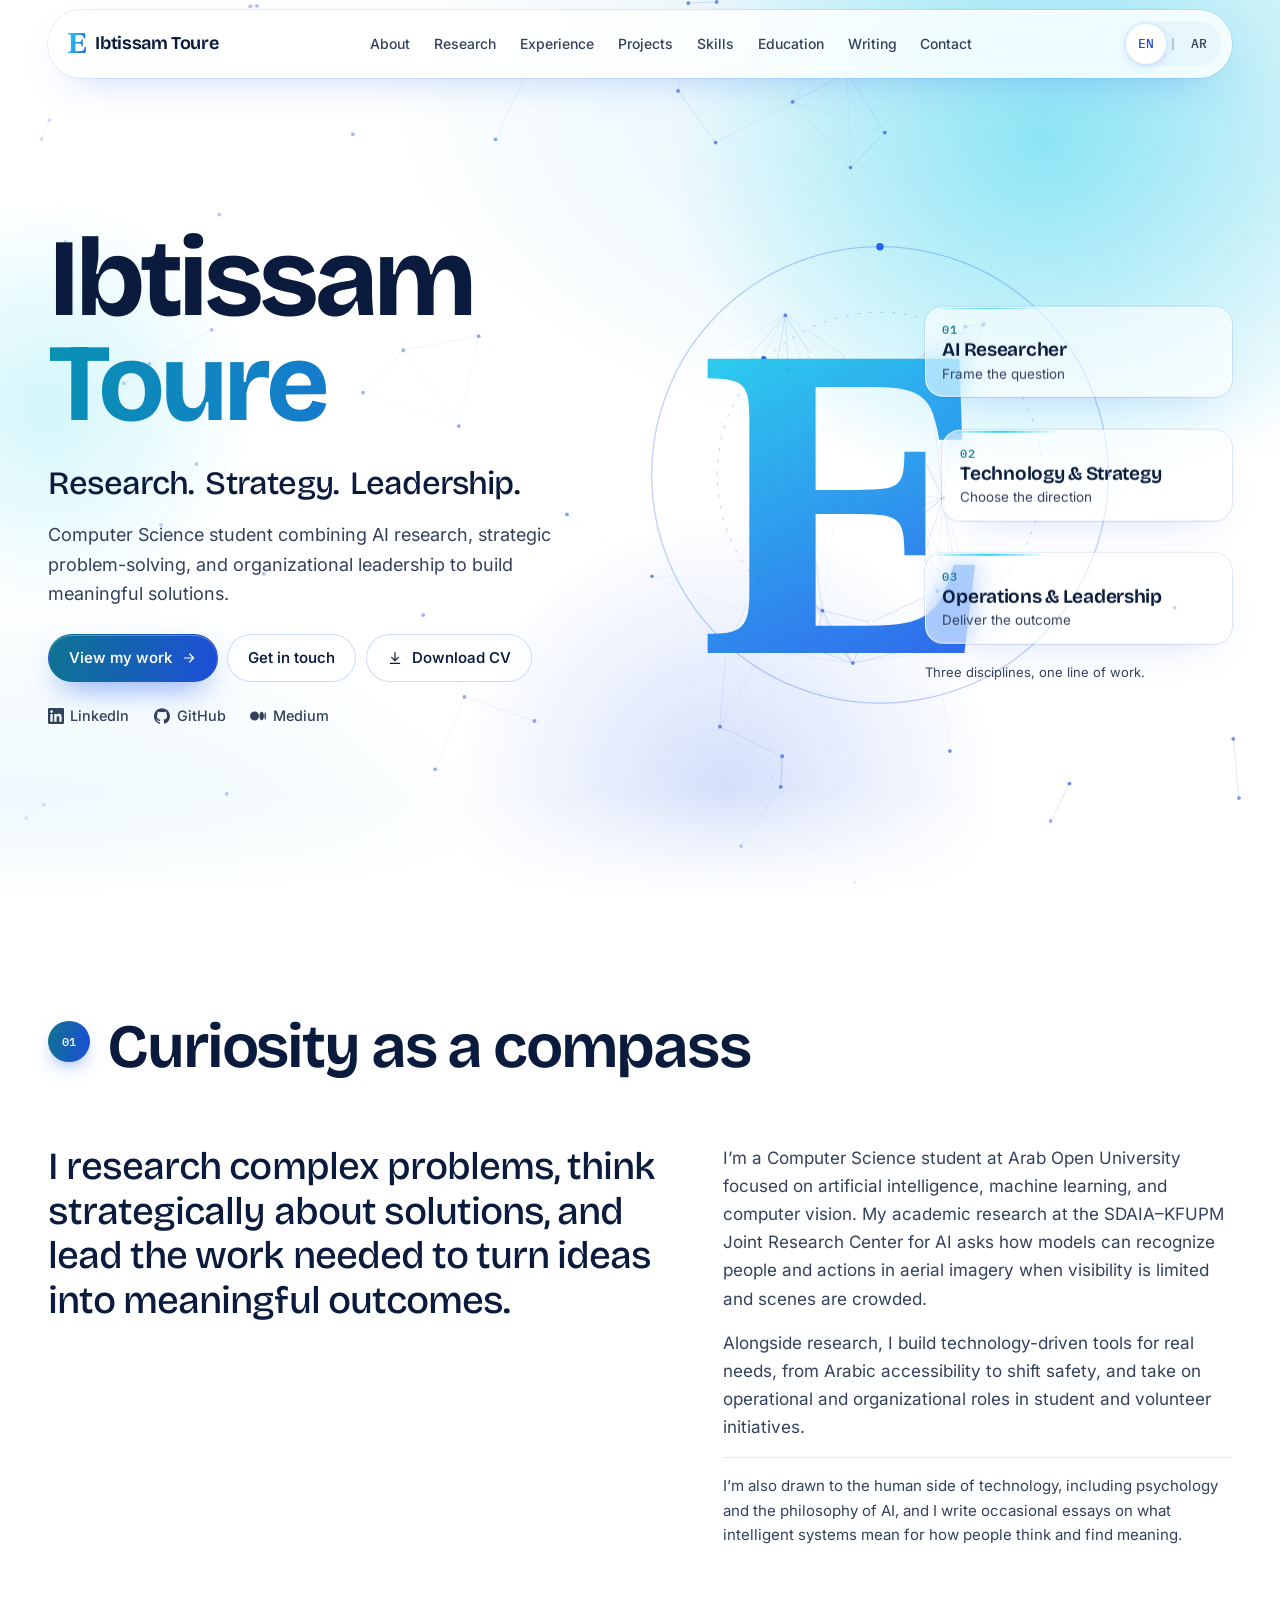
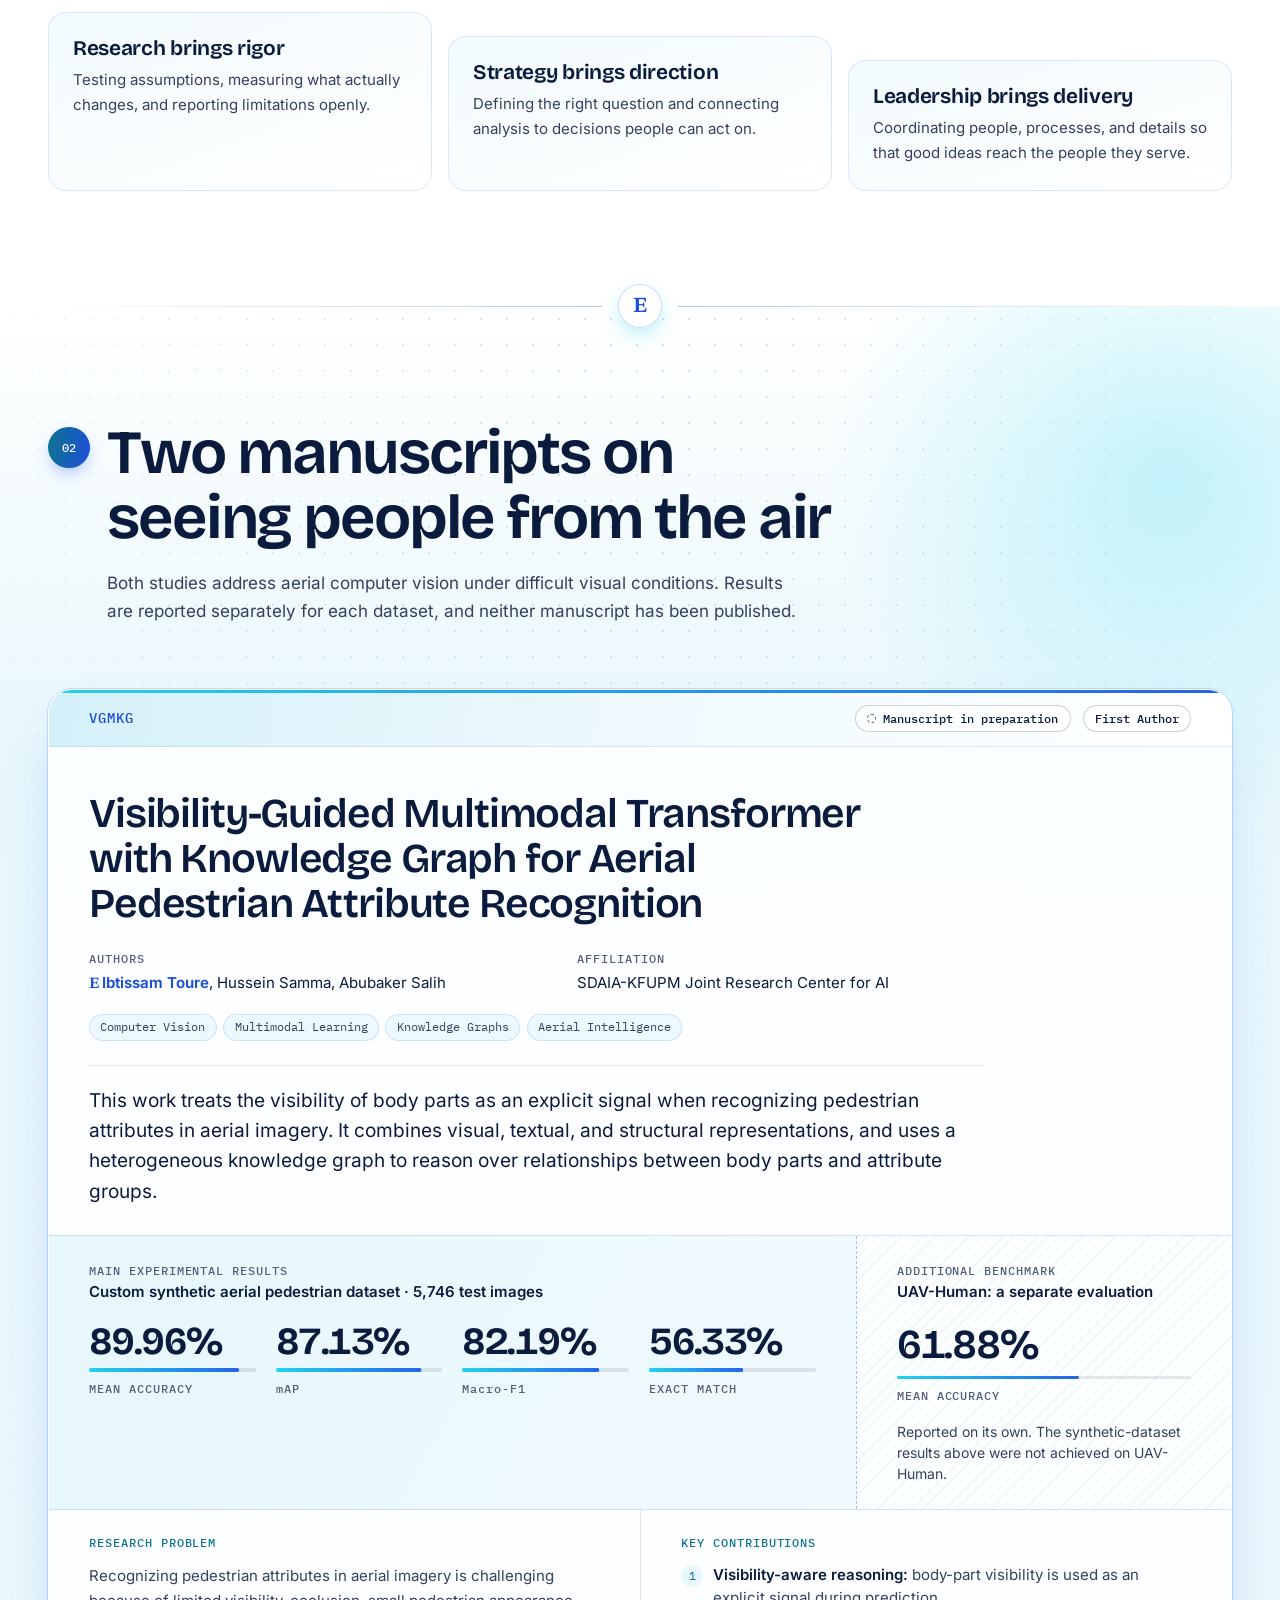
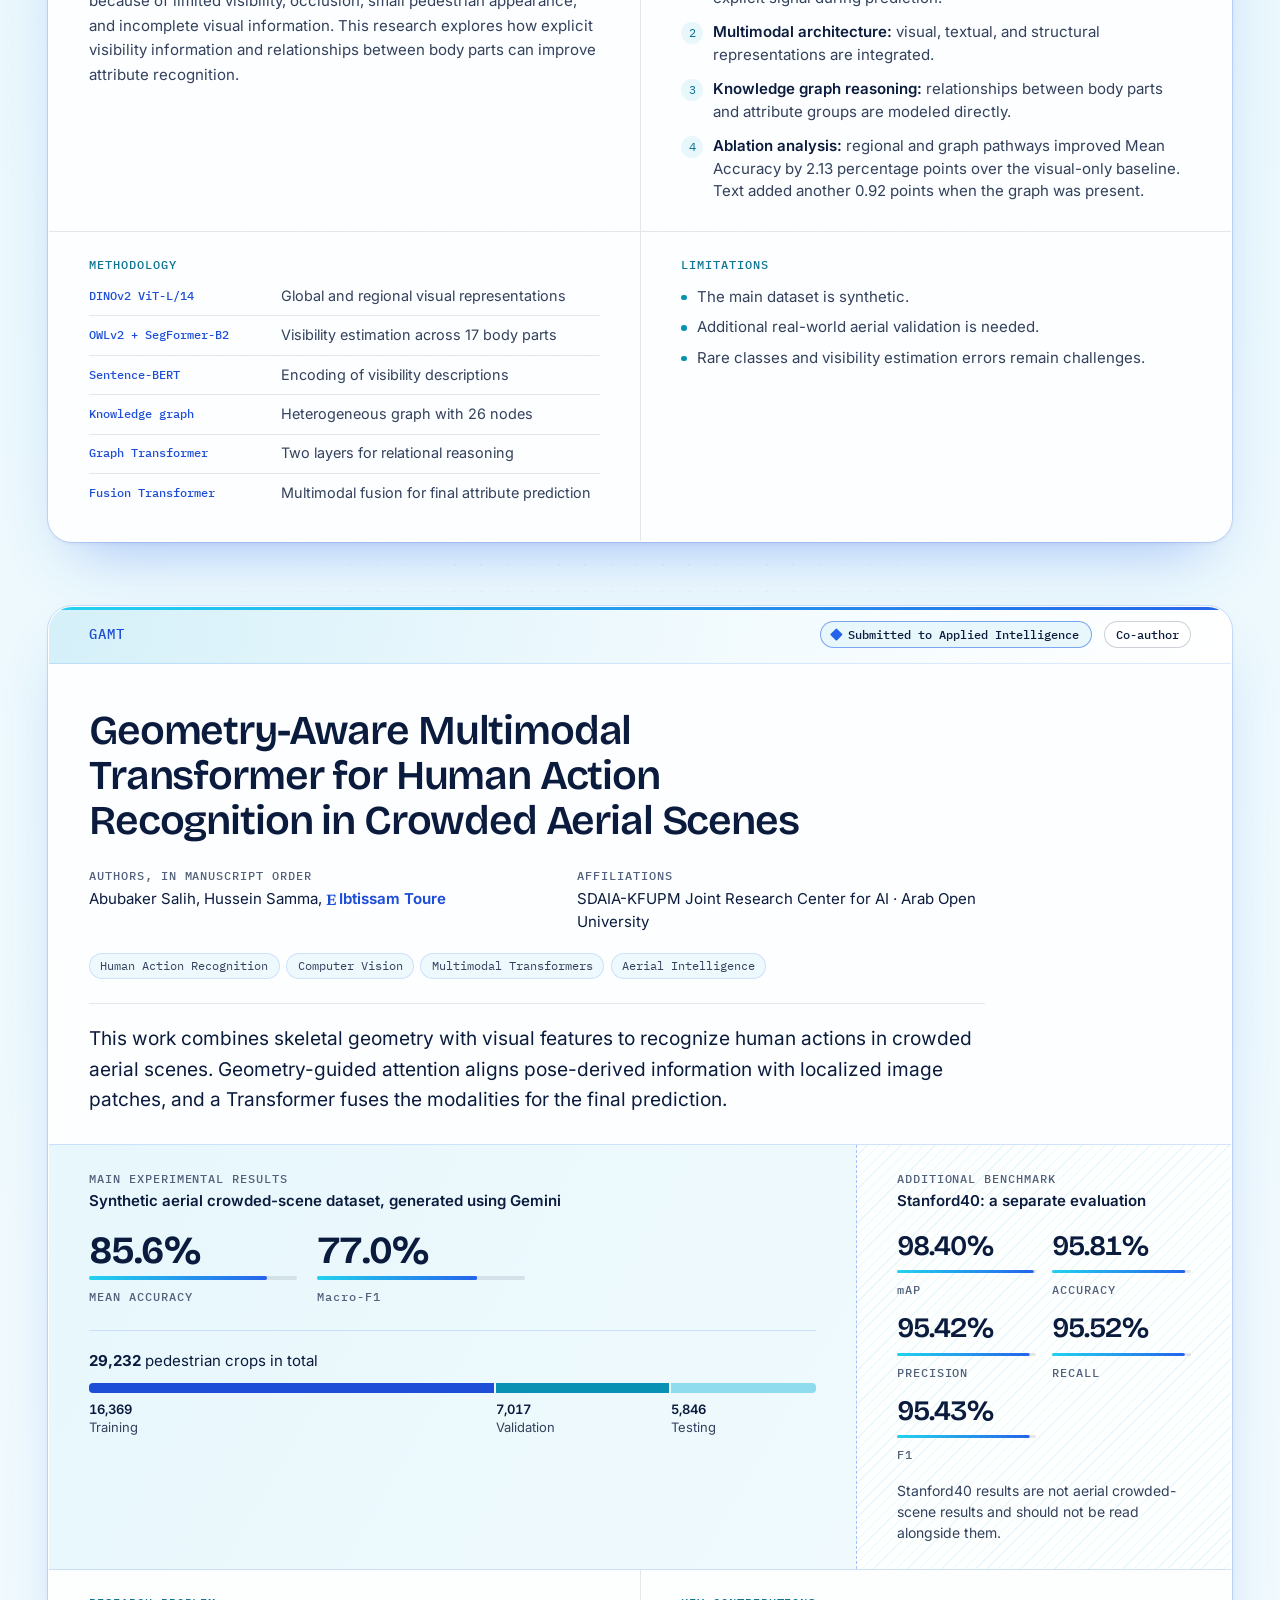
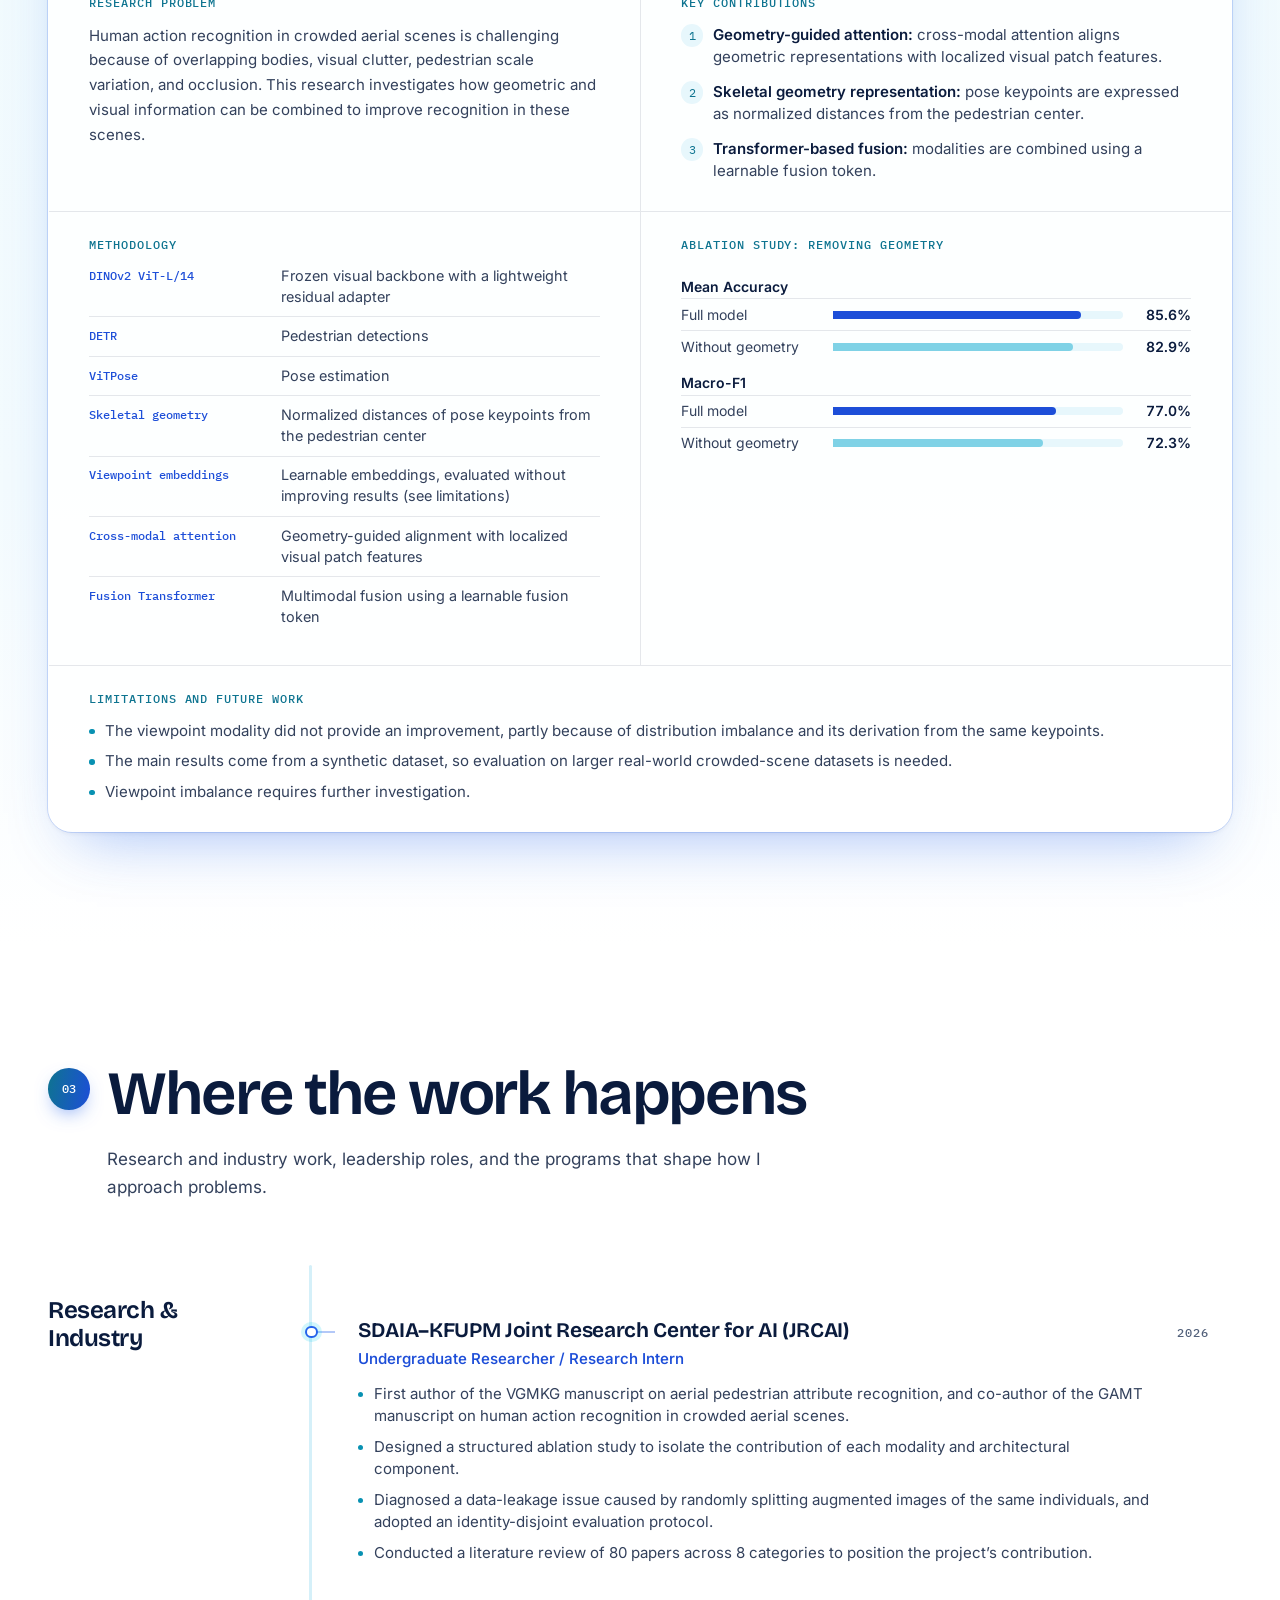
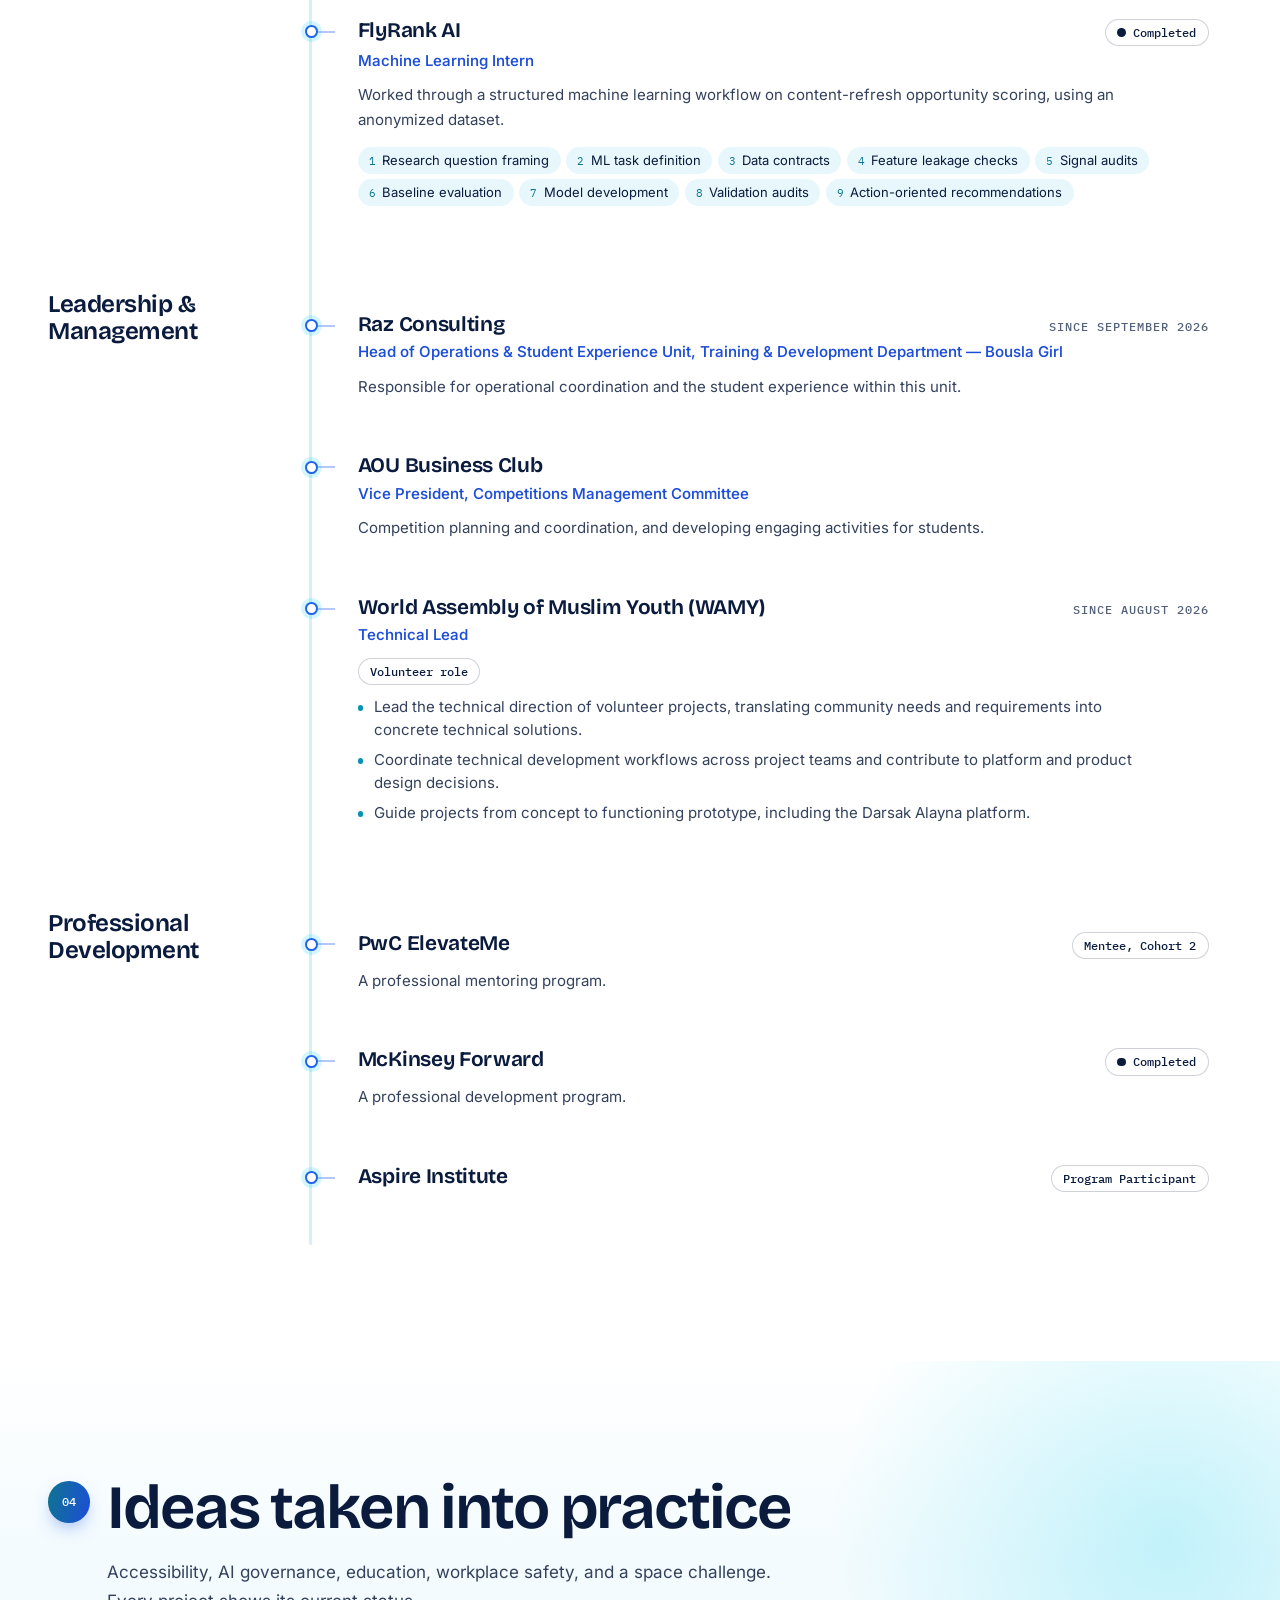
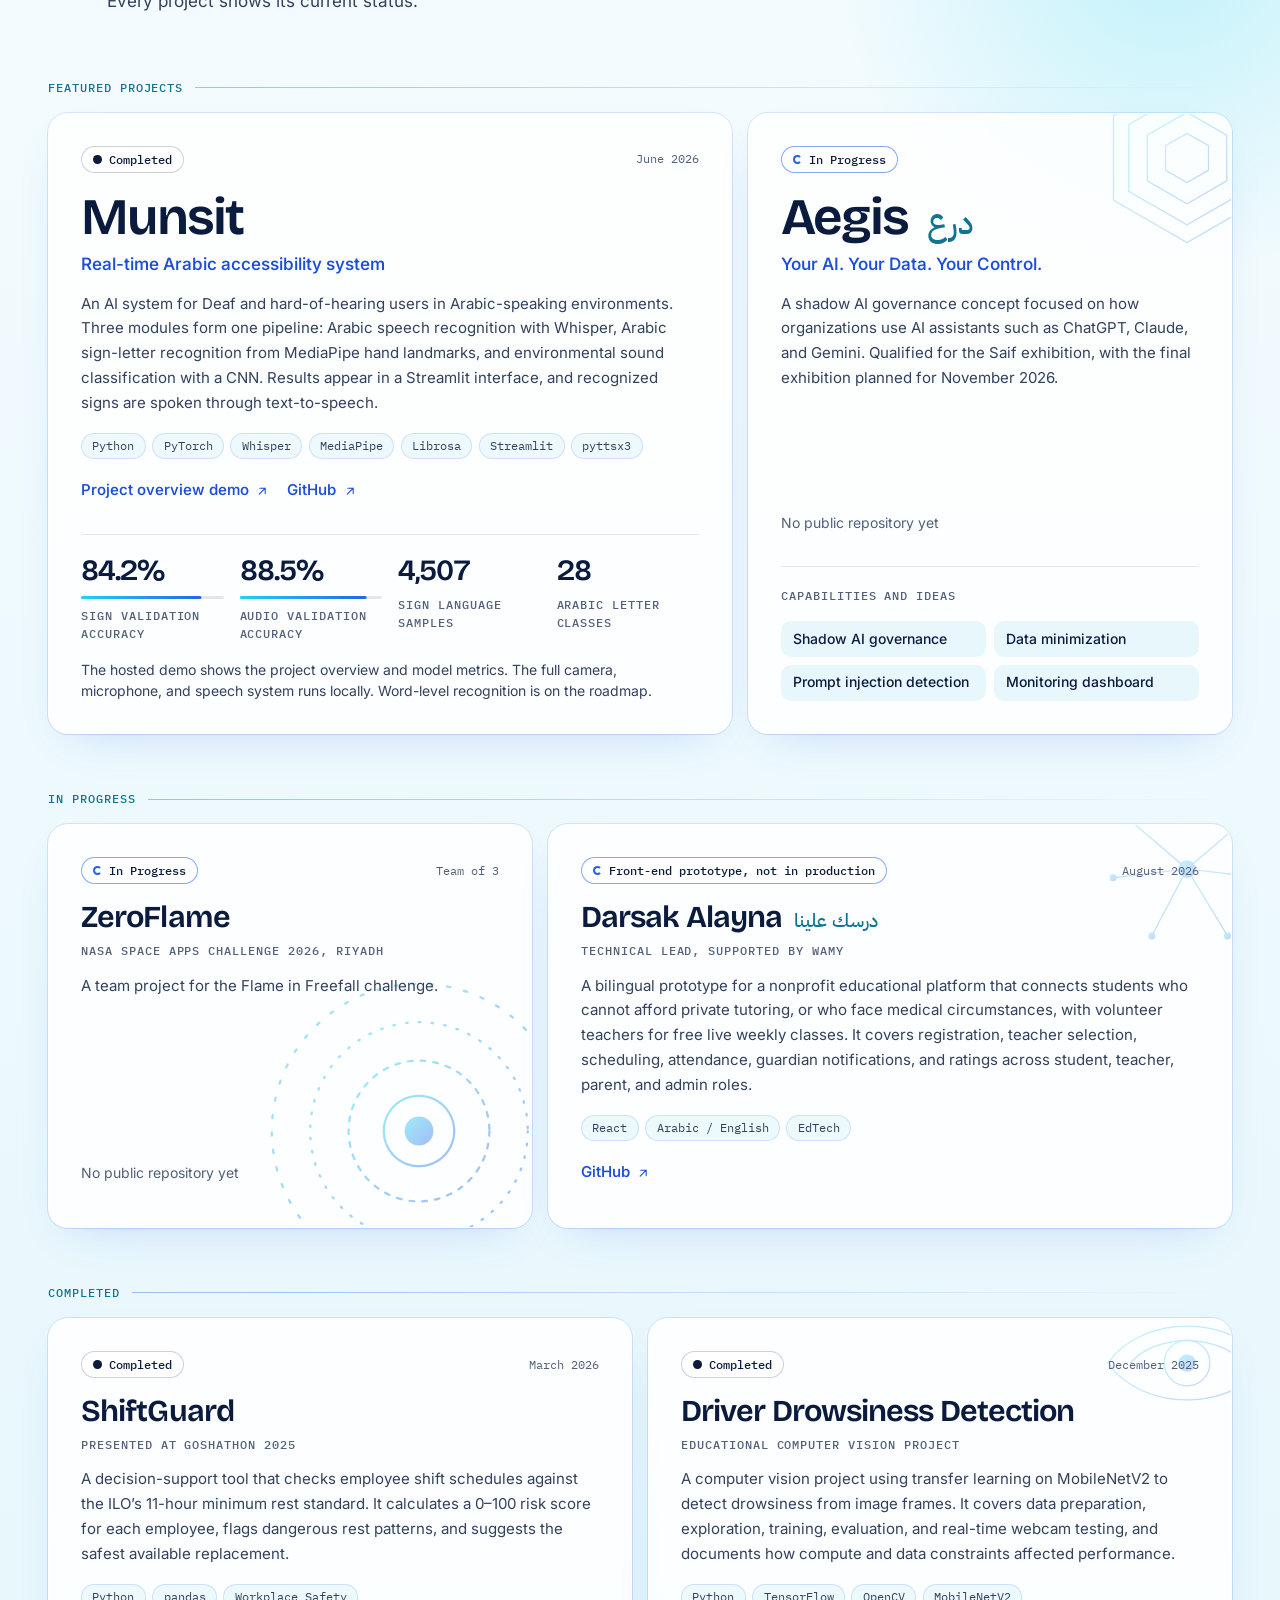
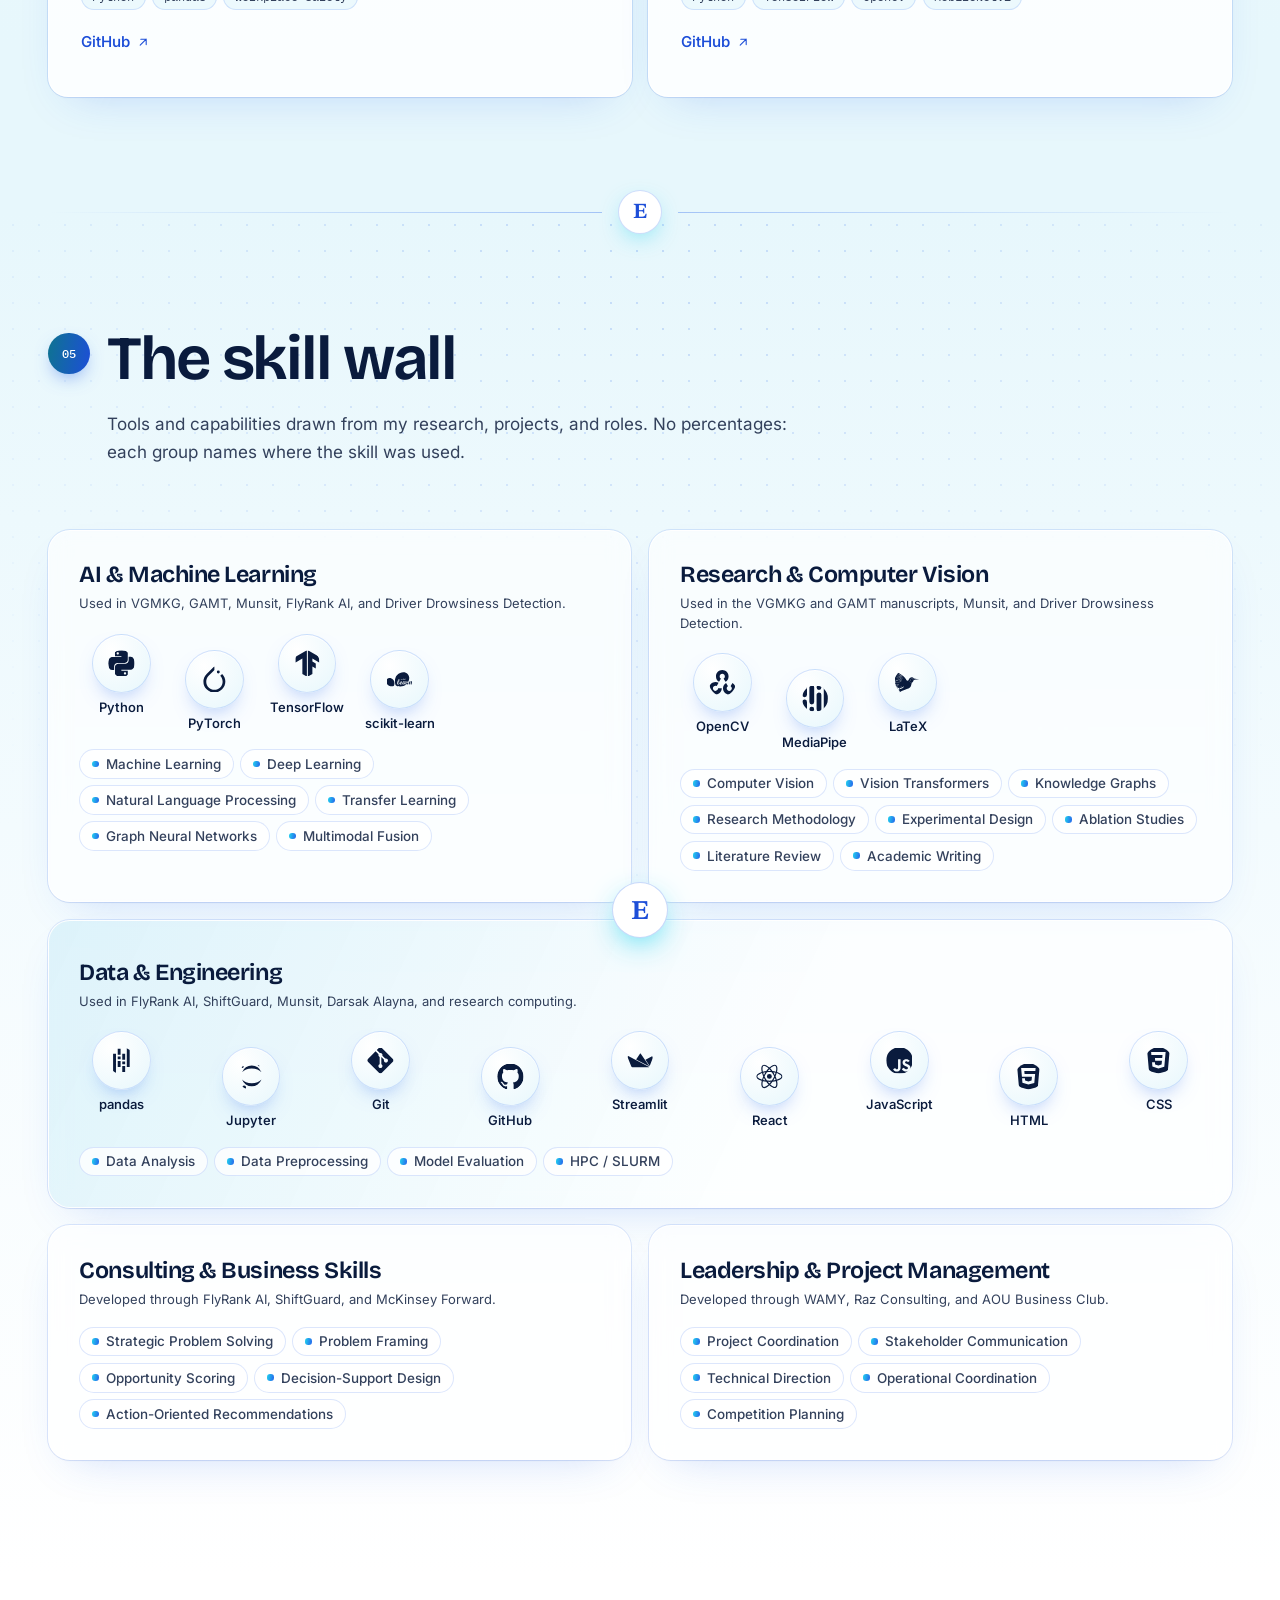
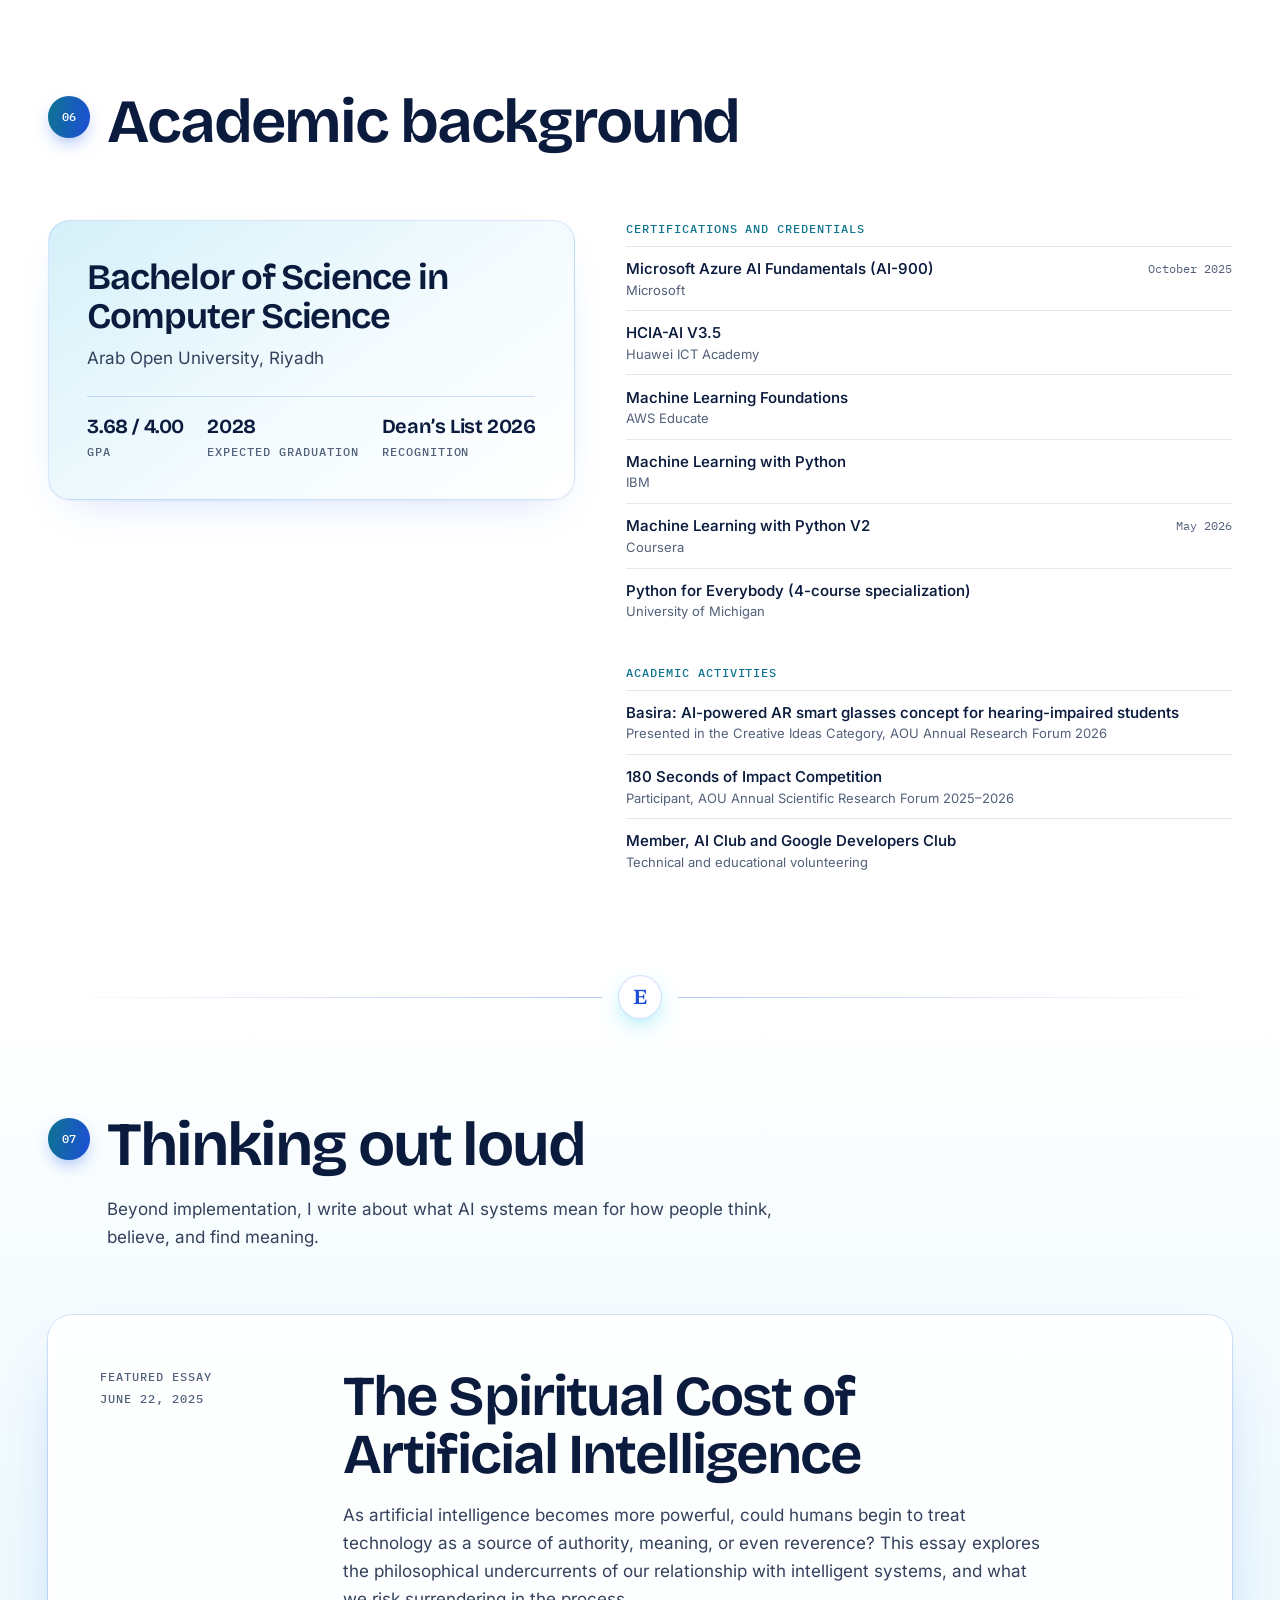
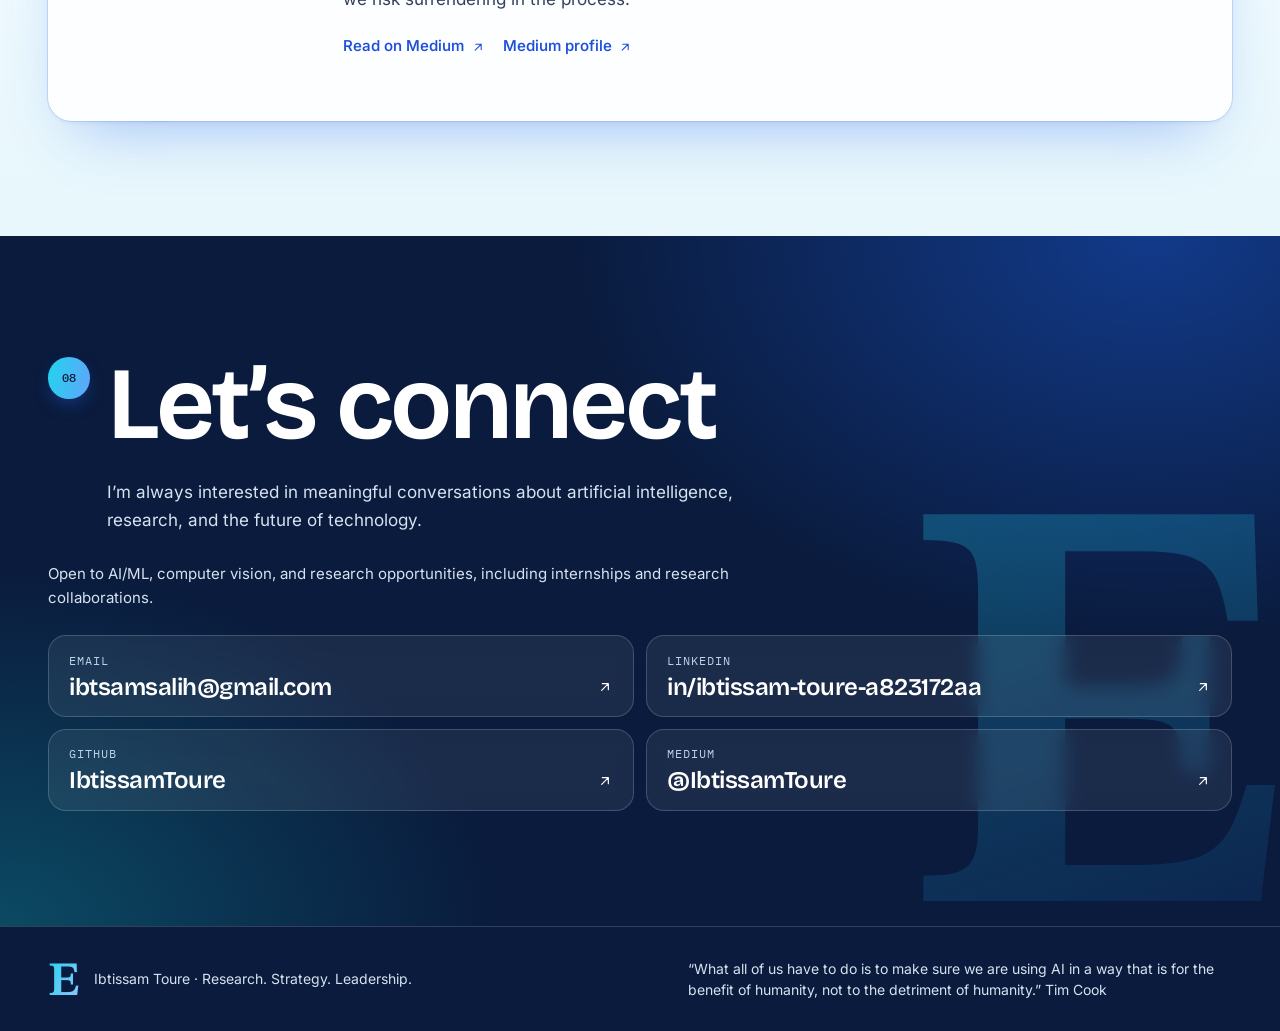
==== index.html @ a898f083 "Redesign portfolio as bilingual Modern Digital Lab site Replace the dark single-file page with a sta" ====
<!DOCTYPE html>
<html lang="en" dir="ltr">
<head>
  <meta charset="UTF-8">
  <meta name="viewport" content="width=device-width, initial-scale=1">
  <title>Ibtissam Toure | Research. Strategy. Leadership.</title>
  <meta name="description" content="Computer Science student combining AI research, strategic problem-solving, and organizational leadership to build meaningful solutions.">
  <meta name="author" content="Ibtissam Toure">
  <meta name="theme-color" content="#ffffff">
  <link rel="canonical" href="https://ibtissamtoure.github.io/portfolio/">
  <link rel="icon" href="assets/images/favicon.png" type="image/png">

  <meta property="og:type" content="profile">
  <meta property="og:title" content="Ibtissam Toure | Research. Strategy. Leadership.">
  <meta property="og:description" content="Computer Science student combining AI research, strategic problem-solving, and organizational leadership to build meaningful solutions.">
  <meta property="og:url" content="https://ibtissamtoure.github.io/portfolio/">
  <meta property="og:image" content="https://ibtissamtoure.github.io/portfolio/assets/images/og-image.png">
  <meta property="og:image:width" content="1200">
  <meta property="og:image:height" content="630">
  <meta property="og:image:alt" content="Ibtissam Toure: Research. Strategy. Leadership.">
  <meta property="og:locale" content="en_US">
  <meta property="og:locale:alternate" content="ar_SA">
  <meta name="twitter:card" content="summary_large_image">

  <script type="application/ld+json">
  {
    "@context": "https://schema.org",
    "@type": "Person",
    "name": "Ibtissam Toure",
    "url": "https://ibtissamtoure.github.io/portfolio/",
    "description": "Computer Science student combining AI research, strategic problem-solving, and organizational leadership.",
    "affiliation": { "@type": "CollegeOrUniversity", "name": "Arab Open University" },
    "sameAs": [
      "https://www.linkedin.com/in/ibtissam-toure-a823172aa/",
      "https://github.com/IbtissamToure",
      "https://medium.com/@IbtissamToure"
    ]
  }
  </script>

  <!-- Set language and direction before first paint to avoid a visible flip. -->
  <script>
    (function () {
      var r = document.documentElement;
      r.classList.add('js');
      try {
        if (localStorage.getItem('portfolio-lang') === 'ar') { r.lang = 'ar'; r.dir = 'rtl'; }
      } catch (e) {}
    })();
  </script>

  <link rel="preload" href="assets/fonts/inter-latin-var.woff2" as="font" type="font/woff2" crossorigin>
  <link rel="preload" href="assets/fonts/bricolage-latin-var.woff2" as="font" type="font/woff2" crossorigin>
  <link rel="preload" href="assets/fonts/e-mark.woff2" as="font" type="font/woff2" crossorigin>
  <link rel="stylesheet" href="assets/css/styles.css">
</head>
<body>
  <svg xmlns="http://www.w3.org/2000/svg" width="0" height="0" style="position:absolute" aria-hidden="true" focusable="false">
  <linearGradient id="g-lab" x1="0" y1="0" x2="1" y2="1"><stop offset="0" stop-color="#22d3ee"/><stop offset="1" stop-color="#2563eb"/></linearGradient>
  <symbol id="i-css3" viewBox="0 0 24 24"><path d="M1.5 0h21l-1.91 21.563L11.977 24l-8.565-2.438L1.5 0zm17.09 4.413L5.41 4.41l.213 2.622 10.125.002-.255 2.716h-6.64l.24 2.573h6.182l-.366 3.523-2.91.804-2.956-.81-.188-2.11h-2.61l.29 3.855L12 19.288l5.373-1.53L18.59 4.414z"/></symbol>
  <symbol id="i-git" viewBox="0 0 24 24"><path d="M23.546 10.93L13.067.452c-.604-.603-1.582-.603-2.188 0L8.708 2.627l2.76 2.76c.645-.215 1.379-.07 1.889.441.516.515.658 1.258.438 1.9l2.658 2.66c.645-.223 1.387-.078 1.9.435.721.72.721 1.884 0 2.604-.719.719-1.881.719-2.6 0-.539-.541-.674-1.337-.404-1.996L12.86 8.955v6.525c.176.086.342.203.488.348.713.721.713 1.883 0 2.6-.719.721-1.889.721-2.609 0-.719-.719-.719-1.879 0-2.598.182-.18.387-.316.605-.406V8.835c-.217-.091-.424-.222-.6-.401-.545-.545-.676-1.342-.396-2.009L7.636 3.7.45 10.881c-.6.605-.6 1.584 0 2.189l10.48 10.477c.604.604 1.582.604 2.186 0l10.43-10.43c.605-.603.605-1.582 0-2.187"/></symbol>
  <symbol id="i-github" viewBox="0 0 24 24"><path d="M12 .297c-6.63 0-12 5.373-12 12 0 5.303 3.438 9.8 8.205 11.385.6.113.82-.258.82-.577 0-.285-.01-1.04-.015-2.04-3.338.724-4.042-1.61-4.042-1.61C4.422 18.07 3.633 17.7 3.633 17.7c-1.087-.744.084-.729.084-.729 1.205.084 1.838 1.236 1.838 1.236 1.07 1.835 2.809 1.305 3.495.998.108-.776.417-1.305.76-1.605-2.665-.3-5.466-1.332-5.466-5.93 0-1.31.465-2.38 1.235-3.22-.135-.303-.54-1.523.105-3.176 0 0 1.005-.322 3.3 1.23.96-.267 1.98-.399 3-.405 1.02.006 2.04.138 3 .405 2.28-1.552 3.285-1.23 3.285-1.23.645 1.653.24 2.873.12 3.176.765.84 1.23 1.91 1.23 3.22 0 4.61-2.805 5.625-5.475 5.92.42.36.81 1.096.81 2.22 0 1.606-.015 2.896-.015 3.286 0 .315.21.69.825.57C20.565 22.092 24 17.592 24 12.297c0-6.627-5.373-12-12-12"/></symbol>
  <symbol id="i-html5" viewBox="0 0 24 24"><path d="M1.5 0h21l-1.91 21.563L11.977 24l-8.564-2.438L1.5 0zm7.031 9.75l-.232-2.718 10.059.003.23-2.622L5.412 4.41l.698 8.01h9.126l-.326 3.426-2.91.804-2.955-.81-.188-2.11H6.248l.33 4.171L12 19.351l5.379-1.443.744-8.157H8.531z"/></symbol>
  <symbol id="i-javascript" viewBox="0 0 24 24"><path d="M0 0h24v24H0V0zm22.034 18.276c-.175-1.095-.888-2.015-3.003-2.873-.736-.345-1.554-.585-1.797-1.14-.091-.33-.105-.51-.046-.705.15-.646.915-.84 1.515-.66.39.12.75.42.976.9 1.034-.676 1.034-.676 1.755-1.125-.27-.42-.404-.601-.586-.78-.63-.705-1.469-1.065-2.834-1.034l-.705.089c-.676.165-1.32.525-1.71 1.005-1.14 1.291-.811 3.541.569 4.471 1.365 1.02 3.361 1.244 3.616 2.205.24 1.17-.87 1.545-1.966 1.41-.811-.18-1.26-.586-1.755-1.336l-1.83 1.051c.21.48.45.689.81 1.109 1.74 1.756 6.09 1.666 6.871-1.004.029-.09.24-.705.074-1.65l.046.067zm-8.983-7.245h-2.248c0 1.938-.009 3.864-.009 5.805 0 1.232.063 2.363-.138 2.711-.33.689-1.18.601-1.566.48-.396-.196-.597-.466-.83-.855-.063-.105-.11-.196-.127-.196l-1.825 1.125c.305.63.75 1.172 1.324 1.517.855.51 2.004.675 3.207.405.783-.226 1.458-.691 1.811-1.411.51-.93.402-2.07.397-3.346.012-2.054 0-4.109 0-6.179l.004-.056z"/></symbol>
  <symbol id="i-jupyter" viewBox="0 0 24 24"><path d="M7.157 22.201A1.784 1.799 0 0 1 5.374 24a1.784 1.799 0 0 1-1.784-1.799 1.784 1.799 0 0 1 1.784-1.799 1.784 1.799 0 0 1 1.783 1.799zM20.582 1.427a1.415 1.427 0 0 1-1.415 1.428 1.415 1.427 0 0 1-1.416-1.428A1.415 1.427 0 0 1 19.167 0a1.415 1.427 0 0 1 1.415 1.427zM4.992 3.336A1.047 1.056 0 0 1 3.946 4.39a1.047 1.056 0 0 1-1.047-1.055A1.047 1.056 0 0 1 3.946 2.28a1.047 1.056 0 0 1 1.046 1.056zm7.336 1.517c3.769 0 7.06 1.38 8.768 3.424a9.363 9.363 0 0 0-3.393-4.547 9.238 9.238 0 0 0-5.377-1.728A9.238 9.238 0 0 0 6.95 3.73a9.363 9.363 0 0 0-3.394 4.547c1.713-2.04 5.004-3.424 8.772-3.424zm.001 13.295c-3.768 0-7.06-1.381-8.768-3.425a9.363 9.363 0 0 0 3.394 4.547A9.238 9.238 0 0 0 12.33 21a9.238 9.238 0 0 0 5.377-1.729 9.363 9.363 0 0 0 3.393-4.547c-1.712 2.044-5.003 3.425-8.772 3.425Z"/></symbol>
  <symbol id="i-latex" viewBox="0 0 24 24"><path d="M2.176 2.814c.233.42.476.78.73 1.09.247-.013 1.132.456 1.312.523.508.282 1.063.63 1.567.966.505.337.96.662 1.272.9.156.12.278.218.352.286a.483.483 0 01.078.082.08.08 0 01.01.021.06.06 0 01-.004.047.057.057 0 01-.04.03.077.077 0 01-.028 0c-.057 0-.203-.163-.497-.415a23.474 23.474 0 00-2.759-1.827c-.504-.28-.956-.542-1.264-.613a2.322 2.322 0 00-.36-.025 2.706 2.706 0 00-.788.133c.494.414.91.716 1.28.949-.57-.182-1.182-.21-1.902.133.526.329.967.567 1.354.745 1.103.156 2.258.696 3.224 1.309.483.307.904.615 1.219.867.157.125.29.237.39.328.098.091.174.154.197.21.03.073-.019.104-.084.058-.032-.022-.088-.102-.184-.191a7.35 7.35 0 00-.384-.327c-.312-.25-.729-.552-1.209-.857-.893-.562-2.232-1.013-3.173-1.397-.602-.11-1.225-.06-1.906.39.449.2.837.349 1.182.463.812 0 1.892.365 2.935.922 1.042.556 2.04 1.214 2.523 1.774.066.077-.016.126-.074.07-.52-.495-1.463-1.204-2.498-1.756-.639-.337-2.153-1.01-2.886-1.01l.004.002c-.567.02-1.13.195-1.679.716.477.118.885.196 1.244.249-.44.088-.87.3-1.289.722.324.07.616.122.882.162-.328.159-.639.404-.923.78.373.03.703.042 1 .044-.36.166-.696.43-.996.85.533.027.98.025 1.364.003-.422.172-.812.464-1.145.968.662.01 1.188-.022 1.628-.076l-.006.002c.99-.073 2.297.127 2.962.847.052.057-.024.118-.072.074-.648-.58-1.493-.827-2.89-.921h-.002c-.543.149-1.046.446-1.46 1.074.536.008.982-.013 1.366-.05-.469.257-.873.644-1.139 1.306.483-.092.888-.19 1.237-.292-.363.265-.668.636-.873 1.194.324-.072.612-.146.871-.221a2.519 2.519 0 00-.513 1.095c.352-.13.655-.254.926-.377-.257.3-.453.681-.55 1.19.495-.199.899-.388 1.238-.568-.31.333-.543.76-.635 1.356a11.816 11.816 0 001.442-.744c-.433.362-.764.843-.879 1.587.788-.348 1.339-.663 1.767-.955-.184.372-.282.806-.235 1.348.762-.584 1.243-1.056 1.602-1.473-.024.269-.003.56.077.884.546-.939 1.089-1.212 1.65-1.526-.895.451-.762.79-.762 1.184.683-.72 1.635-1.482 1.927-1.96-.39.585-.547 1.14-.65 1.63-1.993 1.054-3.207 1.329-4.568 1.75.528.194 1.093.383.859.652l-.624.622c.399-.124.805-.3 1.158-.059-.035.327-.447.492-.8.683.621-.224.756-.172.92-.12.081.393-.203.603-.388.862 1.565-1.19 3.606-2.13 5.044-2.522 2.022-.681 4.63-1.389 5.339-3.115l.712-2.847-.004.004c-.111-.034-.246-.063-.35-.133a.651.651 0 01-.235-.297c-.252.065-.44.03-.56-.088-.117-.117-.167-.296-.203-.491-.203.041-.362.016-.467-.077-.116-.101-.17-.26-.198-.444l-.008-.039.037-.015a.842.842 0 00.302-.194.257.257 0 00.07-.225l-.006-.037.03-.016c.163-.093.345-.169.428-.28a.274.274 0 00.053-.21.88.88 0 00-.155-.357l-.027-.04.04-.027c.118-.09.244-.179.308-.26.032-.04.048-.076.047-.11 0-.033-.015-.07-.064-.117l-.098-.094.135.006c.213.01.395-.007.538-.053a.504.504 0 00.274-.197c-.007-.033-.02-.063-.02-.098a.484.484 0 01.967 0c0 .044-.015.084-.026.125.177.014.347.01.507-.06l.002.001.035-.013c.236-.085.334.045.72-.456-1.69-2.19-4.157-.635-4.977 1.622-.21.576-1.405.578-1.751 0-1.37-2.95-5.53-6.068-9.07-7.218zm.86 2.145c.906.293 1.913.782 2.77 1.328.43.273.813.543 1.114.779.301.236.566.473.62.575.054.102 0 .14-.082.06-.081-.078-.303-.32-.6-.553-.298-.234-.68-.505-1.106-.777-.775-.49-1.982-.958-2.716-1.412zm-1.7 2.7c1.116.014 2.35.447 3.434.997.541.275 1.023.567 1.395.83.372.263.672.524.734.657.061.134-.02.13-.087.055a4.401 4.401 0 00-.704-.626 11.47 11.47 0 00-1.385-.826C3.76 8.264 2.439 7.82 1.336 7.66zm14.916.772a.381.381 0 100 .762.381.381 0 000-.762zM1.7 8.478c.822.072 1.72.368 2.534.75 1.086.509 2.035 1.158 2.434 1.667.035.045-.014.131-.08.062-.428-.44-1.322-1.131-2.397-1.635-.913-.421-2.282-.87-3.262-.78.251-.03.497-.088.771-.064zm16.339.01c-.366.475-.53.423-.703.464.094.43.35.586.585.77l-.06.012c2.315-.447 4.186-.286 6.139-.236l-5.961-1.01zm-.178 1.246h-.002l-.004.016.006-.016zm-.625-.757c-.183.074-.373.076-.563.059a.477.477 0 01-.42.26.483.483 0 01-.435-.278.609.609 0 01-.274.188c-.139.045-.308.057-.493.055.02.035.054.068.055.104a.273.273 0 01-.069.174c-.073.092-.189.17-.295.248.087.141.137.26.149.362a.39.39 0 01-.07.284c-.106.14-.288.21-.439.293a.374.374 0 01-.09.268.89.89 0 01-.297.198c.027.156.074.283.154.354.086.076.211.103.425.047l.055-.014.01.055c.033.207.088.385.187.483.1.099.244.135.503.055l.049-.015.016.048c.05.142.12.223.209.282.087.06.247.112.358.147.798-.869 1.525-1.772 1.884-2.86-.225-.177-.506-.338-.609-.797zm-16.23.386c1.165-.08 2.283.196 3.202.626.92.43 1.658.939 1.974 1.307.075.087-.019.12-.072.072a8.187 8.187 0 00-1.947-1.29c-.904-.414-2.193-.644-3.157-.715zm.864.802c.61.02 1.24.155 1.806.352.756.262 1.421.614 1.747.98.045.05-.007.127-.074.069-.349-.304-.961-.693-1.706-.951-.574-.195-1.613-.369-2.268-.397.197-.022.292-.06.495-.053zm1.05 1.788c.423.034.886.133 1.341.407.043.026.049.136-.049.09-.856-.402-1.326-.49-2.457-.31.386-.128.74-.221 1.164-.187zm-.04.788c.4-.035.784-.002 1.297.204.044.018.08.126-.033.094-.857-.243-1.167-.328-2.287.104.28-.229.622-.366 1.023-.402zm1.285.687c.317-.023.635-.026.934.006.052.006.055.105-.006.102a7.87 7.87 0 00-1.837.115c-.243.046-.423.043-1.405.458.287-.233.794-.452 1.385-.56a8.91 8.91 0 01.93-.12zm1.28.49c.099.003.062.104.006.103-.728-.01-1.304.132-1.875.295a9.78 9.78 0 00-1.318.525c.283-.23.713-.457 1.291-.622.579-.166 1.248-.326 1.896-.302zm.528.398c.036-.005.105.084.018.1-.73.137-1.244.267-1.794.454-.216.074-.58.207-1.243.587.26-.269.656-.492 1.213-.68.558-.19 1.196-.37 1.806-.46zm.311.507c.075-.012.097.087.02.102-1.217.241-1.76.556-2.54 1.144.504-.523 1.297-1.051 2.52-1.246zm.595.448c.087-.013.11.087.021.1-.872.13-1.477.553-2.255 1.33.295-.493 1.004-1.24 2.234-1.43zm.372.39c.046-.006.114.073.023.1a2.634 2.634 0 00-.669.3c-.182.118-.3.2-.597.507.111-.245.296-.434.542-.59.247-.157.509-.293.7-.317z"/></symbol>
  <symbol id="i-linkedin" viewBox="0 0 24 24"><path d="M20.447 20.452h-3.554v-5.569c0-1.328-.027-3.037-1.852-3.037-1.853 0-2.136 1.445-2.136 2.939v5.667H9.351V9h3.414v1.561h.046c.477-.9 1.637-1.85 3.37-1.85 3.601 0 4.267 2.37 4.267 5.455v6.286zM5.337 7.433c-1.144 0-2.063-.926-2.063-2.065 0-1.138.92-2.063 2.063-2.063 1.14 0 2.064.925 2.064 2.063 0 1.139-.925 2.065-2.064 2.065zm1.782 13.019H3.555V9h3.564v11.452zM22.225 0H1.771C.792 0 0 .774 0 1.729v20.542C0 23.227.792 24 1.771 24h20.451C23.2 24 24 23.227 24 22.271V1.729C24 .774 23.2 0 22.222 0h.003z"/></symbol>
  <symbol id="i-mediapipe" viewBox="0 0 24 24"><path d="M2.182 0C1 0 .037.94.002 2.114L0 2.182v6.545a2.182 2.182 0 0 0 4.364 0V2.182A2.182 2.182 0 0 0 2.182 0Zm6.545 0c-1.182 0-2.145.94-2.18 2.114l-.002.068v13.09a2.182 2.182 0 0 0 4.364 0V2.183A2.182 2.182 0 0 0 8.727 0Zm6.546 0a2.182 2.182 0 0 0-2.182 2.182 2.182 2.182 0 0 0 2.182 2.182 2.182 2.182 0 0 0 2.182-2.182A2.182 2.182 0 0 0 15.273 0Zm6.545 0c-1.182 0-2.145.94-2.18 2.114l-.002.068v19.636a2.182 2.182 0 0 0 4.364 0V2.182A2.182 2.182 0 0 0 21.818 0Zm-6.545 6.545c-1.183 0-2.145.94-2.181 2.114l-.001.068v13.091a2.182 2.182 0 0 0 4.364 0V8.728a2.182 2.182 0 0 0-2.182-2.183zM2.182 13.091c-1.182 0-2.145.94-2.18 2.114L0 15.273v6.545a2.182 2.182 0 0 0 4.364 0v-6.545a2.182 2.182 0 0 0-2.182-2.182zm6.545 6.545a2.182 2.182 0 0 0-2.182 2.182A2.182 2.182 0 0 0 8.727 24a2.182 2.182 0 0 0 2.182-2.182 2.182 2.182 0 0 0-2.182-2.182Z"/></symbol>
  <symbol id="i-medium" viewBox="0 0 24 24"><path d="M13.54 12a6.8 6.8 0 0 1-6.77 6.82A6.8 6.8 0 0 1 0 12a6.8 6.8 0 0 1 6.77-6.82A6.8 6.8 0 0 1 13.54 12zm7.42 0c0 3.54-1.51 6.42-3.38 6.42-1.87 0-3.39-2.88-3.39-6.42s1.52-6.42 3.39-6.42 3.38 2.88 3.38 6.42M24 12c0 3.17-.53 5.75-1.19 5.75-.66 0-1.19-2.58-1.19-5.75s.53-5.75 1.19-5.75C23.47 6.25 24 8.83 24 12z"/></symbol>
  <symbol id="i-opencv" viewBox="0 0 24 24"><path d="M11.8992.8525C8.735.8525 6.17 3.4175 6.17 6.5817c0 2.102 1.1321 3.9398 2.8198 4.9366l1.6412-2.7849c.0411-.0699.0176-.1593-.0495-.2048-.6233-.4227-1.0328-1.137-1.0328-1.947 0-1.298 1.0524-2.3504 2.3505-2.3504 1.2981 0 2.3505 1.0524 2.3505 2.3505 0 .8098-.4095 1.5242-1.0328 1.947-.0671.0454-.0907.1348-.0495.2047l1.6414 2.785c1.6878-.9969 2.8199-2.8346 2.8199-4.9367 0-3.1642-2.5653-5.7292-5.7295-5.7292zm-6.17 10.8366C2.565 11.6891 0 14.2541 0 17.4183c0 3.1642 2.565 5.7292 5.7292 5.7292 3.1798 0 5.8074-2.6995 5.7275-5.8762H8.2313c-.0847 0-.1513.0717-.1519.1564-.0082 1.266-1.0644 2.3411-2.3502 2.3411-1.2981 0-2.3505-1.0524-2.3505-2.3505 0-1.2982 1.0524-2.3505 2.3505-2.3505.34 0 .663.0724.9547.2022.0713.0318.1566.0077.1962-.0595l1.6464-2.7935c-.8273-.4636-1.7815-.7279-2.7973-.7279zm15.4424.7614l-1.6366 2.7878c-.041.07-.0172.1594.05.2048.624.4217 1.0348 1.1354 1.0363 1.9452.0022 1.298-1.0483 2.352-2.3465 2.3542-1.298.0023-2.3523-1.0482-2.3545-2.3462-.0015-.8098.4068-1.5248 1.0294-1.9486.067-.0457.0905-.1353.0492-.2051l-1.6464-2.7818c-1.6859.9998-2.8146 2.8394-2.811 4.9415.0056 3.1641 2.575 5.7248 5.7393 5.7192 3.1641-.0054 5.7246-2.575 5.7192-5.7392-.0037-2.1022-1.139-3.938-2.8284-4.9318z"/></symbol>
  <symbol id="i-pandas" viewBox="0 0 24 24"><path d="M16.922 0h2.623v18.104h-2.623zm-4.126 12.94h2.623v2.57h-2.623zm0-7.037h2.623v5.446h-2.623zm0 11.197h2.623v5.446h-2.623zM4.456 5.896h2.622V24H4.455zm4.213 2.559h2.623v2.57H8.67zm0 4.151h2.623v5.447H8.67zm0-11.187h2.623v5.446H8.67Z"/></symbol>
  <symbol id="i-python" viewBox="0 0 24 24"><path d="M14.25.18l.9.2.73.26.59.3.45.32.34.34.25.34.16.33.1.3.04.26.02.2-.01.13V8.5l-.05.63-.13.55-.21.46-.26.38-.3.31-.33.25-.35.19-.35.14-.33.1-.3.07-.26.04-.21.02H8.77l-.69.05-.59.14-.5.22-.41.27-.33.32-.27.35-.2.36-.15.37-.1.35-.07.32-.04.27-.02.21v3.06H3.17l-.21-.03-.28-.07-.32-.12-.35-.18-.36-.26-.36-.36-.35-.46-.32-.59-.28-.73-.21-.88-.14-1.05-.05-1.23.06-1.22.16-1.04.24-.87.32-.71.36-.57.4-.44.42-.33.42-.24.4-.16.36-.1.32-.05.24-.01h.16l.06.01h8.16v-.83H6.18l-.01-2.75-.02-.37.05-.34.11-.31.17-.28.25-.26.31-.23.38-.2.44-.18.51-.15.58-.12.64-.1.71-.06.77-.04.84-.02 1.27.05zm-6.3 1.98l-.23.33-.08.41.08.41.23.34.33.22.41.09.41-.09.33-.22.23-.34.08-.41-.08-.41-.23-.33-.33-.22-.41-.09-.41.09zm13.09 3.95l.28.06.32.12.35.18.36.27.36.35.35.47.32.59.28.73.21.88.14 1.04.05 1.23-.06 1.23-.16 1.04-.24.86-.32.71-.36.57-.4.45-.42.33-.42.24-.4.16-.36.09-.32.05-.24.02-.16-.01h-8.22v.82h5.84l.01 2.76.02.36-.05.34-.11.31-.17.29-.25.25-.31.24-.38.2-.44.17-.51.15-.58.13-.64.09-.71.07-.77.04-.84.01-1.27-.04-1.07-.14-.9-.2-.73-.25-.59-.3-.45-.33-.34-.34-.25-.34-.16-.33-.1-.3-.04-.25-.02-.2.01-.13v-5.34l.05-.64.13-.54.21-.46.26-.38.3-.32.33-.24.35-.2.35-.14.33-.1.3-.06.26-.04.21-.02.13-.01h5.84l.69-.05.59-.14.5-.21.41-.28.33-.32.27-.35.2-.36.15-.36.1-.35.07-.32.04-.28.02-.21V6.07h2.09l.14.01zm-6.47 14.25l-.23.33-.08.41.08.41.23.33.33.23.41.08.41-.08.33-.23.23-.33.08-.41-.08-.41-.23-.33-.33-.23-.41-.08-.41.08z"/></symbol>
  <symbol id="i-pytorch" viewBox="0 0 24 24"><path d="M12.005 0L4.952 7.053a9.865 9.865 0 000 14.022 9.866 9.866 0 0014.022 0c3.984-3.9 3.986-10.205.085-14.023l-1.744 1.743c2.904 2.905 2.904 7.634 0 10.538s-7.634 2.904-10.538 0-2.904-7.634 0-10.538l4.647-4.646.582-.665zm3.568 3.899a1.327 1.327 0 00-1.327 1.327 1.327 1.327 0 001.327 1.328A1.327 1.327 0 0016.9 5.226 1.327 1.327 0 0015.573 3.9z"/></symbol>
  <symbol id="i-react" viewBox="0 0 24 24"><path d="M14.23 12.004a2.236 2.236 0 0 1-2.235 2.236 2.236 2.236 0 0 1-2.236-2.236 2.236 2.236 0 0 1 2.235-2.236 2.236 2.236 0 0 1 2.236 2.236zm2.648-10.69c-1.346 0-3.107.96-4.888 2.622-1.78-1.653-3.542-2.602-4.887-2.602-.41 0-.783.093-1.106.278-1.375.793-1.683 3.264-.973 6.365C1.98 8.917 0 10.42 0 12.004c0 1.59 1.99 3.097 5.043 4.03-.704 3.113-.39 5.588.988 6.38.32.187.69.275 1.102.275 1.345 0 3.107-.96 4.888-2.624 1.78 1.654 3.542 2.603 4.887 2.603.41 0 .783-.09 1.106-.275 1.374-.792 1.683-3.263.973-6.365C22.02 15.096 24 13.59 24 12.004c0-1.59-1.99-3.097-5.043-4.032.704-3.11.39-5.587-.988-6.38-.318-.184-.688-.277-1.092-.278zm-.005 1.09v.006c.225 0 .406.044.558.127.666.382.955 1.835.73 3.704-.054.46-.142.945-.25 1.44-.96-.236-2.006-.417-3.107-.534-.66-.905-1.345-1.727-2.035-2.447 1.592-1.48 3.087-2.292 4.105-2.295zm-9.77.02c1.012 0 2.514.808 4.11 2.28-.686.72-1.37 1.537-2.02 2.442-1.107.117-2.154.298-3.113.538-.112-.49-.195-.964-.254-1.42-.23-1.868.054-3.32.714-3.707.19-.09.4-.127.563-.132zm4.882 3.05c.455.468.91.992 1.36 1.564-.44-.02-.89-.034-1.345-.034-.46 0-.915.01-1.36.034.44-.572.895-1.096 1.345-1.565zM12 8.1c.74 0 1.477.034 2.202.093.406.582.802 1.203 1.183 1.86.372.64.71 1.29 1.018 1.946-.308.655-.646 1.31-1.013 1.95-.38.66-.773 1.288-1.18 1.87-.728.063-1.466.098-2.21.098-.74 0-1.477-.035-2.202-.093-.406-.582-.802-1.204-1.183-1.86-.372-.64-.71-1.29-1.018-1.946.303-.657.646-1.313 1.013-1.954.38-.66.773-1.286 1.18-1.868.728-.064 1.466-.098 2.21-.098zm-3.635.254c-.24.377-.48.763-.704 1.16-.225.39-.435.782-.635 1.174-.265-.656-.49-1.31-.676-1.947.64-.15 1.315-.283 2.015-.386zm7.26 0c.695.103 1.365.23 2.006.387-.18.632-.405 1.282-.66 1.933-.2-.39-.41-.783-.64-1.174-.225-.392-.465-.774-.705-1.146zm3.063.675c.484.15.944.317 1.375.498 1.732.74 2.852 1.708 2.852 2.476-.005.768-1.125 1.74-2.857 2.475-.42.18-.88.342-1.355.493-.28-.958-.646-1.956-1.1-2.98.45-1.017.81-2.01 1.085-2.964zm-13.395.004c.278.96.645 1.957 1.1 2.98-.45 1.017-.812 2.01-1.086 2.964-.484-.15-.944-.318-1.37-.5-1.732-.737-2.852-1.706-2.852-2.474 0-.768 1.12-1.742 2.852-2.476.42-.18.88-.342 1.356-.494zm11.678 4.28c.265.657.49 1.312.676 1.948-.64.157-1.316.29-2.016.39.24-.375.48-.762.705-1.158.225-.39.435-.788.636-1.18zm-9.945.02c.2.392.41.783.64 1.175.23.39.465.772.705 1.143-.695-.102-1.365-.23-2.006-.386.18-.63.406-1.282.66-1.933zM17.92 16.32c.112.493.2.968.254 1.423.23 1.868-.054 3.32-.714 3.708-.147.09-.338.128-.563.128-1.012 0-2.514-.807-4.11-2.28.686-.72 1.37-1.536 2.02-2.44 1.107-.118 2.154-.3 3.113-.54zm-11.83.01c.96.234 2.006.415 3.107.532.66.905 1.345 1.727 2.035 2.446-1.595 1.483-3.092 2.295-4.11 2.295-.22-.005-.406-.05-.553-.132-.666-.38-.955-1.834-.73-3.703.054-.46.142-.944.25-1.438zm4.56.64c.44.02.89.034 1.345.034.46 0 .915-.01 1.36-.034-.44.572-.895 1.095-1.345 1.565-.455-.47-.91-.993-1.36-1.565z"/></symbol>
  <symbol id="i-scikitlearn" viewBox="0 0 24 24"><path d="M15.601 5.53c-1.91.035-3.981.91-5.63 2.56-2.93 2.93-2.083 8.53-1.088 9.525.805.804 6.595 1.843 9.526-1.088a9.74 9.74 0 0 0 .584-.643c.043-.292.205-.66.489-1.106a1.848 1.848 0 0 1-.537.176c-.144.265-.37.55-.676.855-.354.335-.607.554-.76.656a.795.795 0 0 1-.437.152c-.35 0-.514-.308-.494-.924-.22.316-.425.549-.612.7a.914.914 0 0 1-.578.224c-.194 0-.36-.09-.496-.273a1.03 1.03 0 0 1-.193-.507 4.016 4.016 0 0 1-.726.583c-.224.132-.47.197-.74.197-.3 0-.543-.096-.727-.288a.978.978 0 0 1-.257-.524v.004c-.3.276-.564.48-.79.611a1.295 1.295 0 0 1-.649.197.693.693 0 0 1-.571-.275c-.145-.183-.218-.43-.218-.739 0-.464.101-1.02.302-1.67.201-.65.445-1.25.733-1.797l.842-.312a.21.21 0 0 1 .06-.013c.063 0 .116.047.157.14.04.095.061.221.061.38 0 .451-.104.888-.312 1.31-.207.422-.532.873-.974 1.352-.018.23-.027.388-.027.474 0 .193.036.345.106.458.071.113.165.169.282.169a.71.71 0 0 0 .382-.13c.132-.084.333-.26.602-.523.028-.418.187-.798.482-1.142.324-.38.685-.569 1.08-.569.206 0 .37.054.494.16a.524.524 0 0 1 .186.417c0 .458-.486.829-1.459 1.114.088.43.32.646.693.646a.807.807 0 0 0 .417-.117c.129-.076.321-.243.575-.497.032-.252.118-.495.259-.728.182-.3.416-.544.701-.73.285-.185.537-.278.756-.278.276 0 .47.127.58.381l.677-.374h.186l-.292.971c-.15.488-.226.823-.226 1.004 0 .19.067.285.202.285.086 0 .181-.045.285-.137.104-.092.25-.232.437-.42v.001c.143-.155.274-.32.392-.494-.19-.084-.285-.21-.285-.375 0-.17.058-.352.174-.545.116-.194.275-.29.479-.29.172 0 .258.088.258.265 0 .139-.05.338-.149.596.367-.04.687-.32.961-.842l.228-.01c1.059-2.438.828-5.075-.83-6.732-1.019-1.02-2.408-1.5-3.895-1.471zm4.725 8.203a8.938 8.938 0 0 1-1.333 2.151 1.09 1.09 0 0 0-.012.147c0 .168.047.309.14.423.092.113.206.17.34.17.296 0 .714-.264 1.254-.787-.001.04-.003.08-.003.121 0 .146.012.368.036.666l.733-.172c0-.2.003-.357.01-.474.01-.157.033-.33.066-.517.02-.11.07-.216.152-.315l.186-.216a5.276 5.276 0 0 1 .378-.397c.062-.055.116-.099.162-.13a.26.26 0 0 1 .123-.046c.055 0 .083.035.083.106 0 .07-.052.236-.156.497-.194.486-.292.848-.292 1.084 0 .175.046.314.136.418a.45.45 0 0 0 .358.155c.365 0 .803-.269 1.313-.808v-.381c-.361.426-.623.64-.784.64-.109 0-.163-.067-.163-.2 0-.1.065-.316.195-.65.19-.486.285-.836.285-1.048a.464.464 0 0 0-.112-.319.36.36 0 0 0-.282-.127c-.165 0-.354.077-.567.233-.213.156-.5.436-.863.84.053-.262.165-.622.335-1.08l-.809.156a6.54 6.54 0 0 0-.399 1.074c-.04.156-.07.316-.092.48a7.447 7.447 0 0 1-.49.45.38.38 0 0 1-.229.08.208.208 0 0 1-.174-.082.352.352 0 0 1-.064-.222c0-.1.019-.214.056-.343.038-.13.12-.373.249-.731l.308-.849zm-17.21-2.927c-.863-.016-1.67.263-2.261.854-1.352 1.352-1.07 3.827.631 5.527 1.7 1.701 4.95 1.21 5.527.632.467-.466 1.07-3.827-.631-5.527-.957-.957-2.158-1.465-3.267-1.486zm12.285.358h.166v.21H15.4zm.427 0h.166v.865l.46-.455h.195l-.364.362.428.684h-.198l-.357-.575-.164.166v.41h-.166zm1.016 0h.166v.21h-.166zm.481.122h.166v.288h.172v.135h-.172v.717c0 .037.006.062.02.075.012.013.037.02.074.02a.23.23 0 0 0 .078-.01v.141a.802.802 0 0 1-.136.014.23.23 0 0 1-.15-.043.15.15 0 0 1-.052-.123v-.79h-.141v-.136h.141zm-3.562.258c.081 0 .15.012.207.038.057.024.1.061.13.11s.045.106.045.173h-.176c-.006-.111-.075-.167-.208-.167a.285.285 0 0 0-.164.041.134.134 0 0 0-.06.117c0 .035.015.065.045.088.03.024.08.044.15.06l.16.039a.47.47 0 0 1 .224.105c.047.046.07.108.07.186a.3.3 0 0 1-.052.175.327.327 0 0 1-.152.116.585.585 0 0 1-.226.041c-.136 0-.24-.03-.309-.088-.069-.059-.105-.149-.109-.269h.176c.004.037.01.065.017.084a.166.166 0 0 0 .034.054c.044.043.112.065.204.065a.31.31 0 0 0 .177-.045.139.139 0 0 0 .067-.119.116.116 0 0 0-.038-.09.287.287 0 0 0-.124-.055l-.156-.038a1.248 1.248 0 0 1-.159-.05.359.359 0 0 1-.098-.061.22.22 0 0 1-.058-.083.32.32 0 0 1-.016-.108c0-.096.036-.174.109-.232a.45.45 0 0 1 .29-.087zm1.035 0a.46.46 0 0 1 .202.043.351.351 0 0 1 .187.212.577.577 0 0 1 .023.126h-.168a.256.256 0 0 0-.078-.168.242.242 0 0 0-.17-.06.248.248 0 0 0-.155.05.306.306 0 0 0-.1.144.662.662 0 0 0-.034.224.58.58 0 0 0 .035.214.299.299 0 0 0 .101.135.261.261 0 0 0 .157.048c.142 0 .227-.084.256-.252h.167a.519.519 0 0 1-.065.22.35.35 0 0 1-.146.138.464.464 0 0 1-.216.048.448.448 0 0 1-.246-.066.441.441 0 0 1-.161-.192.703.703 0 0 1-.057-.293c0-.085.01-.163.032-.233a.522.522 0 0 1 .095-.182.403.403 0 0 1 .15-.117.453.453 0 0 1 .191-.04zm.603.03h.166v1.046H15.4zm1.443 0h.166v1.046h-.166zm-5.05.618c-.08 0-.2.204-.356.611-.155.407-.308.977-.459 1.71.281-.312.509-.662.683-1.05.175-.387.262-.72.262-.999a.455.455 0 0 0-.036-.197c-.025-.05-.056-.075-.093-.075zm4.662 1.797c-.221 0-.431.188-.629.563-.197.376-.296.722-.296 1.038 0 .12.029.216.088.29a.273.273 0 0 0 .223.111c.221 0 .43-.188.625-.565.196-.377.294-.725.294-1.043a.457.457 0 0 0-.083-.29.269.269 0 0 0-.222-.104zm-2.848.007c-.146 0-.285.11-.417.333-.133.222-.2.51-.2.866.566-.159.849-.452.849-.881 0-.212-.077-.318-.232-.318Z"/></symbol>
  <symbol id="i-streamlit" viewBox="0 0 24 24"><path d="M16.673 11.32l6.862-3.618c.233-.136.554.12.442.387L20.463 17.1zm-8.556-.229l3.473-5.187c.203-.328.578-.316.793-.028l7.886 11.75zm-3.375 7.25c-.28 0-.835-.284-.993-.716l-3.72-9.46c-.118-.331.139-.614.48-.464l19.474 10.306c-.149.147-.453.337-.72.334z"/></symbol>
  <symbol id="i-tensorflow" viewBox="0 0 24 24"><path d="M1.292 5.856L11.54 0v24l-4.095-2.378V7.603l-6.168 3.564.015-5.31zm21.43 5.311l-.014-5.31L12.46 0v24l4.095-2.378V14.87l3.092 1.788-.018-4.618-3.074-1.756V7.603l6.168 3.564z"/></symbol>
  </svg>
  <a class="skip-link" href="#main" data-i18n="ui.skip">Skip to content</a>
  <div class="cursor-glow" aria-hidden="true"></div>

  <header class="site-header">
    <div class="header-shell">
      <div class="header-row">
        <a class="brand" href="#top">
          <span class="logo-mark logo-grad" aria-hidden="true">𝐄</span>
          <span data-i18n="ui.name">Ibtissam Toure</span>
        </a>
        <nav class="site-nav" id="site-nav" aria-label="Main" data-i18n-aria="ui.navLabel">
          <ul class="nav-list">
            <li><a href="#about" data-i18n="nav.about">About</a></li>
            <li><a href="#research" data-i18n="nav.research">Research</a></li>
            <li><a href="#experience" data-i18n="nav.experience">Experience</a></li>
            <li><a href="#projects" data-i18n="nav.projects">Projects</a></li>
            <li><a href="#skills" data-i18n="nav.skills">Skills</a></li>
            <li><a href="#education" data-i18n="nav.education">Education</a></li>
            <li><a href="#writing" data-i18n="nav.writing">Writing</a></li>
            <li><a href="#contact" data-i18n="nav.contact">Contact</a></li>
          </ul>
        </nav>
        <div class="header-tools">
          <div class="lang-toggle" role="group" aria-label="Language" data-i18n-aria="ui.langLabel">
            <button type="button" data-set-lang="en" aria-pressed="true" aria-label="English">EN</button>
            <span aria-hidden="true">|</span>
            <button type="button" data-set-lang="ar" aria-pressed="false" aria-label="العربية">AR</button>
          </div>
          <button class="menu-btn" type="button" aria-expanded="false" aria-controls="site-nav" aria-label="Menu" data-i18n-aria="ui.menu">
            <svg class="icon-line" fill="none" stroke="currentColor" stroke-width="1.8" stroke-linecap="round" viewBox="0 0 24 24" aria-hidden="true"><path d="M4 7h16M4 12h16M4 17h16"/></svg>
          </button>
        </div>
      </div>
    </div>
  </header>

  <main id="main">
    <!-- HERO -->
    <div class="hero" id="top">
      <div class="hero-layer" aria-hidden="true">
        <i class="orb orb-1"></i><i class="orb orb-2"></i><i class="orb orb-3"></i>
      </div>
      <div class="hero-spot" aria-hidden="true"></div>
      <canvas id="hero-network" aria-hidden="true"></canvas>
      <div class="wrap hero-grid">
        <div class="hero-copy">
          <h1>
            <span class="hero-name"><span data-i18n="hero.first">Ibtissam</span> <span class="grad-text" data-i18n="hero.last">Toure</span></span>
            <span class="hero-headline">
              <span data-stage="research" data-i18n="hero.word1">Research.</span>
              <span data-stage="strategy" data-i18n="hero.word2">Strategy.</span>
              <span data-stage="leadership" data-i18n="hero.word3">Leadership.</span>
            </span>
          </h1>
          <p class="hero-intro" data-i18n="hero.intro">Computer Science student combining AI research, strategic problem-solving, and organizational leadership to build meaningful solutions.</p>
          <div class="hero-actions">
            <a class="btn btn-primary" href="#projects"><span data-i18n="hero.ctaWork">View my work</span><svg class="icon-line flip" viewBox="0 0 24 24" aria-hidden="true"><path d="M5 12h14M13 6l6 6-6 6"/></svg></a>
            <a class="btn" href="#contact" data-i18n="hero.ctaContact">Get in touch</a>
            <a class="btn" href="cv/Ibtissam_Toure_CV.pdf" download>
              <svg class="icon-line" viewBox="0 0 24 24" aria-hidden="true"><path d="M12 4v11M7 11l5 5 5-5M5 20h14"/></svg>
              <span data-i18n="hero.cv">Download CV</span>
            </a>
          </div>
          <div class="hero-social">
            <a href="https://www.linkedin.com/in/ibtissam-toure-a823172aa/" target="_blank" rel="noopener"><svg aria-hidden="true"><use href="#i-linkedin"/></svg>LinkedIn</a>
            <a href="https://github.com/IbtissamToure" target="_blank" rel="noopener"><svg aria-hidden="true"><use href="#i-github"/></svg>GitHub</a>
            <a href="https://medium.com/@IbtissamToure" target="_blank" rel="noopener"><svg aria-hidden="true"><use href="#i-medium"/></svg>Medium</a>
          </div>
        </div>
        <figure class="identity">
          <svg class="identity-ring" viewBox="0 0 200 200" aria-hidden="true"><circle cx="100" cy="100" r="98"/><circle class="node" cx="100" cy="2" r="1.6"/><circle class="node" cx="198" cy="100" r="1"/></svg>
          <svg class="identity-ring r2" viewBox="0 0 200 200" aria-hidden="true"><circle cx="100" cy="100" r="98" stroke-dasharray="2 5"/><circle class="node" cx="30" cy="30" r="1.6"/></svg>
          <div class="identity-depth">
            <span class="logo-mark hero-mark" aria-hidden="true">𝐄</span>
          </div>
          <ul class="pillars">
            <li class="pillar" data-stage="research"><span class="label">01</span><strong data-i18n="hero.pillar1">AI Researcher</strong><small data-i18n="fig.s1d">Frame the question</small></li>
            <li class="pillar" data-stage="strategy"><span class="label">02</span><strong data-i18n="hero.pillar2">Technology &amp; Strategy</strong><small data-i18n="fig.s2d">Choose the direction</small></li>
            <li class="pillar" data-stage="leadership"><span class="label">03</span><strong data-i18n="hero.pillar3">Operations &amp; Leadership</strong><small data-i18n="fig.s3d">Deliver the outcome</small></li>
          </ul>
          <figcaption class="identity-caption" data-i18n="fig.caption">Three disciplines, one line of work.</figcaption>
        </figure>
      </div>
    </div>

    <!-- 1 ABOUT -->
    <section class="section about" id="about" aria-labelledby="about-h">
      <div class="wrap">
        <header class="sec-head" data-reveal>
          <span class="sec-num" dir="ltr">01</span>
          <h2 id="about-h" data-i18n="about.title">Curiosity as a compass</h2>
        </header>
        <div class="about-grid" data-reveal>
          <p class="about-lead" data-i18n="about.lead">I research complex problems, think strategically about solutions, and lead the work needed to turn ideas into meaningful outcomes.</p>
          <div class="about-copy">
            <p data-i18n="about.p1">I’m a Computer Science student at Arab Open University focused on artificial intelligence, machine learning, and computer vision. My academic research at the SDAIA–KFUPM Joint Research Center for AI asks how models can recognize people and actions in aerial imagery when visibility is limited and scenes are crowded.</p>
            <p data-i18n="about.p2">Alongside research, I build technology-driven tools for real needs, from Arabic accessibility to shift safety, and take on operational and organizational roles in student and volunteer initiatives.</p>
            <p class="about-note" data-i18n="about.note">I’m also drawn to the human side of technology, including psychology and the philosophy of AI, and I write occasional essays on what intelligent systems mean for how people think and find meaning.</p>
          </div>
        </div>
        <ul class="complement" data-reveal>
          <li class="spot">
            <h3 data-i18n="about.c1t">Research brings rigor</h3>
            <p data-i18n="about.c1">Testing assumptions, measuring what actually changes, and reporting limitations openly.</p>
          </li>
          <li class="spot">
            <h3 data-i18n="about.c2t">Strategy brings direction</h3>
            <p data-i18n="about.c2">Defining the right question and connecting analysis to decisions people can act on.</p>
          </li>
          <li class="spot">
            <h3 data-i18n="about.c3t">Leadership brings delivery</h3>
            <p data-i18n="about.c3">Coordinating people, processes, and details so that good ideas reach the people they serve.</p>
          </li>
        </ul>
      </div>
    </section>

    <!-- 2 RESEARCH -->
    <div class="sec-mark" aria-hidden="true"><span class="logo-mark">𝐄</span></div>
    <section class="section research field-dots" id="research" aria-labelledby="research-h">
      <i class="orb sec-orb" aria-hidden="true"></i>
      <div class="wrap">
        <header class="sec-head" data-reveal>
          <span class="sec-num" dir="ltr">02</span>
          <h2 id="research-h" data-i18n="research.title">Two manuscripts on seeing people from the air</h2>
          <p data-i18n="research.intro">Both studies address aerial computer vision under difficult visual conditions. Results are reported separately for each dataset, and neither manuscript has been published.</p>
        </header>

        <!-- Research 1: VGMKG -->
        <article class="paper spot" aria-labelledby="vgmkg-title" data-reveal>
          <div class="paper-bar">
            <span class="paper-code en-run" lang="en">VGMKG</span>
            <span class="status status-draft" data-i18n="vgmkg.status">Manuscript in preparation</span>
            <span class="status status-plain" data-i18n="vgmkg.position">First Author</span>
          </div>
          <div class="paper-head">
            <h3 class="paper-title en-run" id="vgmkg-title" lang="en">Visibility-Guided Multimodal Transformer with Knowledge Graph for Aerial Pedestrian Attribute Recognition</h3>
            <dl class="paper-meta">
              <div>
                <dt class="label" data-i18n="paper.authors">Authors</dt>
                <dd class="en-run" lang="en"><span class="author-me"><span class="logo-mark" aria-hidden="true">𝐄</span>Ibtissam Toure</span>, Hussein Samma, Abubaker Salih</dd>
              </div>
              <div>
                <dt class="label" data-i18n="paper.affiliation">Affiliation</dt>
                <dd data-i18n="vgmkg.affil">SDAIA-KFUPM Joint Research Center for AI</dd>
              </div>
            </dl>
            <ul class="tags paper-focus">
              <li dir="auto" data-i18n="tag.cv">Computer Vision</li>
              <li dir="auto" data-i18n="tag.multimodal">Multimodal Learning</li>
              <li dir="auto" data-i18n="tag.kg">Knowledge Graphs</li>
              <li dir="auto" data-i18n="tag.aerial">Aerial Intelligence</li>
            </ul>
            <p class="paper-summary" data-i18n="vgmkg.summary">This work treats the visibility of body parts as an explicit signal when recognizing pedestrian attributes in aerial imagery. It combines visual, textual, and structural representations, and uses a heterogeneous knowledge graph to reason over relationships between body parts and attribute groups.</p>
          </div>

          <div class="results">
            <div class="results-main">
              <div class="results-head">
                <span class="label" data-i18n="paper.mainResults">Main experimental results</span>
                <strong data-i18n="vgmkg.dataset">Custom synthetic aerial pedestrian dataset · 5,746 test images</strong>
              </div>
              <dl class="metrics">
                <div><dt class="metric-key label" data-i18n="metric.meanAcc">Mean Accuracy</dt><dd class="metric-val" dir="ltr" style="--v:0.8996">89.96%</dd></div>
                <div><dt class="metric-key label" dir="ltr">mAP</dt><dd class="metric-val" dir="ltr" style="--v:0.8713">87.13%</dd></div>
                <div><dt class="metric-key label" dir="ltr">Macro-F1</dt><dd class="metric-val" dir="ltr" style="--v:0.8219">82.19%</dd></div>
                <div><dt class="metric-key label" data-i18n="metric.exact">Exact Match</dt><dd class="metric-val" dir="ltr" style="--v:0.5633">56.33%</dd></div>
              </dl>
            </div>
            <div class="results-side">
              <div class="results-head">
                <span class="label" data-i18n="paper.benchmark">Additional benchmark</span>
                <strong data-i18n="vgmkg.benchName">UAV-Human: a separate evaluation</strong>
              </div>
              <dl class="bench-hero">
                <div><dt class="metric-key label" data-i18n="metric.meanAcc2">Mean Accuracy</dt><dd class="bench-val" dir="ltr" style="--v:0.6188">61.88%</dd></div>
              </dl>
              <p class="metric-note" data-i18n="vgmkg.benchNote">Reported on its own. The synthetic-dataset results above were not achieved on UAV-Human.</p>
            </div>
          </div>

          <div class="paper-body">
            <div class="paper-block">
              <h4 class="label" data-i18n="paper.problem">Research problem</h4>
              <p data-i18n="vgmkg.problem">Recognizing pedestrian attributes in aerial imagery is challenging because of limited visibility, occlusion, small pedestrian appearance, and incomplete visual information. This research explores how explicit visibility information and relationships between body parts can improve attribute recognition.</p>
            </div>
            <div class="paper-block">
              <h4 class="label" data-i18n="paper.contributions">Key contributions</h4>
              <ol class="num-list">
                <li data-i18n="vgmkg.c1"><strong>Visibility-aware reasoning:</strong> body-part visibility is used as an explicit signal during prediction.</li>
                <li data-i18n="vgmkg.c2"><strong>Multimodal architecture:</strong> visual, textual, and structural representations are integrated.</li>
                <li data-i18n="vgmkg.c3"><strong>Knowledge graph reasoning:</strong> relationships between body parts and attribute groups are modeled directly.</li>
                <li data-i18n="vgmkg.c4"><strong>Ablation analysis:</strong> regional and graph pathways improved Mean Accuracy by 2.13 percentage points over the visual-only baseline. Text added another 0.92 points when the graph was present.</li>
              </ol>
            </div>
            <div class="paper-block">
              <h4 class="label" data-i18n="paper.method">Methodology</h4>
              <ul class="method-list">
                <li><b class="en-run" lang="en">DINOv2 ViT-L/14</b><span data-i18n="vgmkg.m1">Global and regional visual representations</span></li>
                <li><b class="en-run" lang="en">OWLv2 + SegFormer-B2</b><span data-i18n="vgmkg.m2">Visibility estimation across 17 body parts</span></li>
                <li><b class="en-run" lang="en">Sentence-BERT</b><span data-i18n="vgmkg.m3">Encoding of visibility descriptions</span></li>
                <li><b dir="auto" data-i18n="vgmkg.m4k">Knowledge graph</b><span data-i18n="vgmkg.m4">Heterogeneous graph with 26 nodes</span></li>
                <li><b class="en-run" lang="en">Graph Transformer</b><span data-i18n="vgmkg.m5">Two layers for relational reasoning</span></li>
                <li><b class="en-run" lang="en">Fusion Transformer</b><span data-i18n="vgmkg.m6">Multimodal fusion for final attribute prediction</span></li>
              </ul>
            </div>
            <div class="paper-block">
              <h4 class="label" data-i18n="paper.limits">Limitations</h4>
              <ul class="plain-list">
                <li data-i18n="vgmkg.l1">The main dataset is synthetic.</li>
                <li data-i18n="vgmkg.l2">Additional real-world aerial validation is needed.</li>
                <li data-i18n="vgmkg.l3">Rare classes and visibility estimation errors remain challenges.</li>
              </ul>
            </div>
          </div>
        </article>

        <!-- Research 2: GAMT -->
        <article class="paper spot" aria-labelledby="gamt-title" data-reveal>
          <div class="paper-bar">
            <span class="paper-code en-run" lang="en">GAMT</span>
            <span class="status status-submitted" data-i18n="gamt.status">Submitted to Applied Intelligence</span>
            <span class="status status-plain" data-i18n="gamt.position">Co-author</span>
          </div>
          <div class="paper-head">
            <h3 class="paper-title en-run" id="gamt-title" lang="en">Geometry-Aware Multimodal Transformer for Human Action Recognition in Crowded Aerial Scenes</h3>
            <dl class="paper-meta">
              <div>
                <dt class="label" data-i18n="paper.authorsOrder">Authors, in manuscript order</dt>
                <dd class="en-run" lang="en">Abubaker Salih, Hussein Samma, <span class="author-me"><span class="logo-mark" aria-hidden="true">𝐄</span>Ibtissam Toure</span></dd>
              </div>
              <div>
                <dt class="label" data-i18n="paper.affiliations">Affiliations</dt>
                <dd data-i18n="gamt.affil">SDAIA-KFUPM Joint Research Center for AI · Arab Open University</dd>
              </div>
            </dl>
            <ul class="tags paper-focus">
              <li dir="auto" data-i18n="tag.har">Human Action Recognition</li>
              <li dir="auto" data-i18n="tag.cv2">Computer Vision</li>
              <li data-i18n="tag.mmt">Multimodal Transformers</li>
              <li dir="auto" data-i18n="tag.aerial2">Aerial Intelligence</li>
            </ul>
            <p class="paper-summary" data-i18n="gamt.summary">This work combines skeletal geometry with visual features to recognize human actions in crowded aerial scenes. Geometry-guided attention aligns pose-derived information with localized image patches, and a Transformer fuses the modalities for the final prediction.</p>
          </div>

          <div class="results">
            <div class="results-main">
              <div class="results-head">
                <span class="label" data-i18n="paper.mainResults2">Main experimental results</span>
                <strong data-i18n="gamt.dataset">Synthetic aerial crowded-scene dataset, generated using Gemini</strong>
              </div>
              <dl class="metrics metrics-2">
                <div><dt class="metric-key label" data-i18n="metric.meanAcc3">Mean Accuracy</dt><dd class="metric-val" dir="ltr" style="--v:0.8560">85.6%</dd></div>
                <div><dt class="metric-key label" dir="ltr">Macro-F1</dt><dd class="metric-val" dir="ltr" style="--v:0.7700">77.0%</dd></div>
              </dl>
              <div class="split">
                <span class="split-total" data-i18n="gamt.total"><strong>29,232</strong> pedestrian crops in total</span>
                <div class="split-bar" aria-hidden="true">
                  <i class="split-train" style="flex:16369"></i><i class="split-val" style="flex:7017"></i><i class="split-test" style="flex:5846"></i>
                </div>
                <ul class="split-key">
                  <li style="flex:16369"><b dir="ltr">16,369</b><span data-i18n="gamt.train">Training</span></li>
                  <li style="flex:7017"><b dir="ltr">7,017</b><span data-i18n="gamt.val">Validation</span></li>
                  <li style="flex:5846"><b dir="ltr">5,846</b><span data-i18n="gamt.test">Testing</span></li>
                </ul>
              </div>
            </div>
            <div class="results-side">
              <div class="results-head">
                <span class="label" data-i18n="paper.benchmark2">Additional benchmark</span>
                <strong data-i18n="gamt.benchName">Stanford40: a separate evaluation</strong>
              </div>
              <dl class="bench-list">
                <div><dt class="metric-key label" dir="ltr">mAP</dt><dd class="bench-val" dir="ltr" style="--v:0.9840">98.40%</dd></div>
                <div><dt class="metric-key label" data-i18n="metric.acc">Accuracy</dt><dd class="bench-val" dir="ltr" style="--v:0.9581">95.81%</dd></div>
                <div><dt class="metric-key label" data-i18n="metric.precision">Precision</dt><dd class="bench-val" dir="ltr" style="--v:0.9542">95.42%</dd></div>
                <div><dt class="metric-key label" data-i18n="metric.recall">Recall</dt><dd class="bench-val" dir="ltr" style="--v:0.9552">95.52%</dd></div>
                <div><dt class="metric-key label" dir="ltr">F1</dt><dd class="bench-val" dir="ltr" style="--v:0.9543">95.43%</dd></div>
              </dl>
              <p class="metric-note" data-i18n="gamt.benchNote">Stanford40 results are not aerial crowded-scene results and should not be read alongside them.</p>
            </div>
          </div>

          <div class="paper-body">
            <div class="paper-block">
              <h4 class="label" data-i18n="paper.problem2">Research problem</h4>
              <p data-i18n="gamt.problem">Human action recognition in crowded aerial scenes is challenging because of overlapping bodies, visual clutter, pedestrian scale variation, and occlusion. This research investigates how geometric and visual information can be combined to improve recognition in these scenes.</p>
            </div>
            <div class="paper-block">
              <h4 class="label" data-i18n="paper.contributions2">Key contributions</h4>
              <ol class="num-list">
                <li data-i18n="gamt.c1"><strong>Geometry-guided attention:</strong> cross-modal attention aligns geometric representations with localized visual patch features.</li>
                <li data-i18n="gamt.c2"><strong>Skeletal geometry representation:</strong> pose keypoints are expressed as normalized distances from the pedestrian center.</li>
                <li data-i18n="gamt.c3"><strong>Transformer-based fusion:</strong> modalities are combined using a learnable fusion token.</li>
              </ol>
            </div>
            <div class="paper-block paper-block-flush">
              <h4 class="label" data-i18n="paper.method2">Methodology</h4>
              <ul class="method-list">
                <li><b class="en-run" lang="en">DINOv2 ViT-L/14</b><span data-i18n="gamt.m1">Frozen visual backbone with a lightweight residual adapter</span></li>
                <li><b class="en-run" lang="en">DETR</b><span data-i18n="gamt.m2">Pedestrian detections</span></li>
                <li><b class="en-run" lang="en">ViTPose</b><span data-i18n="gamt.m3">Pose estimation</span></li>
                <li><b dir="auto" data-i18n="gamt.m4k">Skeletal geometry</b><span data-i18n="gamt.m4">Normalized distances of pose keypoints from the pedestrian center</span></li>
                <li><b dir="auto" data-i18n="gamt.m5k">Viewpoint embeddings</b><span data-i18n="gamt.m5">Learnable embeddings, evaluated without improving results (see limitations)</span></li>
                <li><b dir="auto" data-i18n="gamt.m6k">Cross-modal attention</b><span data-i18n="gamt.m6">Geometry-guided alignment with localized visual patch features</span></li>
                <li><b class="en-run" lang="en">Fusion Transformer</b><span data-i18n="gamt.m7">Multimodal fusion using a learnable fusion token</span></li>
              </ul>
            </div>
            <div class="paper-block">
              <h4 class="label" data-i18n="paper.ablation">Ablation study: removing geometry</h4>
              <table class="ablation">
                <caption class="sr-only" data-i18n="gamt.tableCaption">Effect of removing the geometry component on the synthetic crowded-scene dataset.</caption>
                <tbody>
                  <tr><th scope="rowgroup" colspan="3" data-i18n="metric.meanAcc4">Mean Accuracy</th></tr>
                  <tr>
                    <th scope="row" data-i18n="gamt.full1">Full model</th>
                    <td class="bar-cell"><span class="bar-track"><span class="bar-fill" style="width:85.6%"></span></span></td>
                    <td class="val" dir="ltr">85.6%</td>
                  </tr>
                  <tr>
                    <th scope="row" data-i18n="gamt.noGeo1">Without geometry</th>
                    <td class="bar-cell"><span class="bar-track"><span class="bar-fill is-removed" style="width:82.9%"></span></span></td>
                    <td class="val" dir="ltr">82.9%</td>
                  </tr>
                  </tbody>
                <tbody>
                  <tr><th scope="rowgroup" colspan="3" dir="ltr" class="en-run">Macro-F1</th></tr>
                  <tr>
                    <th scope="row" data-i18n="gamt.full2">Full model</th>
                    <td class="bar-cell"><span class="bar-track"><span class="bar-fill" style="width:77%"></span></span></td>
                    <td class="val" dir="ltr">77.0%</td>
                  </tr>
                  <tr>
                    <th scope="row" data-i18n="gamt.noGeo2">Without geometry</th>
                    <td class="bar-cell"><span class="bar-track"><span class="bar-fill is-removed" style="width:72.3%"></span></span></td>
                    <td class="val" dir="ltr">72.3%</td>
                  </tr>
                </tbody>
              </table>
            </div>
            <div class="paper-block paper-block-wide">
              <h4 class="label" data-i18n="paper.limitsFuture">Limitations and future work</h4>
              <ul class="plain-list">
                <li data-i18n="gamt.l1">The viewpoint modality did not provide an improvement, partly because of distribution imbalance and its derivation from the same keypoints.</li>
                <li data-i18n="gamt.l2">The main results come from a synthetic dataset, so evaluation on larger real-world crowded-scene datasets is needed.</li>
                <li data-i18n="gamt.l3">Viewpoint imbalance requires further investigation.</li>
              </ul>
            </div>
          </div>
        </article>
      </div>
    </section>

    <!-- 3 EXPERIENCE -->
    <section class="section experience" id="experience" aria-labelledby="experience-h">
      <div class="wrap">
        <header class="sec-head" data-reveal>
          <span class="sec-num" dir="ltr">03</span>
          <h2 id="experience-h" data-i18n="exp.title">Where the work happens</h2>
          <p data-i18n="exp.intro">Research and industry work, leadership roles, and the programs that shape how I approach problems.</p>
        </header>

        <div class="journey">
        <div class="journey-line" aria-hidden="true"><i></i></div>
        <div class="exp-group" data-reveal>
          <h3 class="exp-group-title" data-i18n="exp.g1">Research &amp; Industry</h3>
          <ol class="exp-list">
            <li class="exp-item">
              <div class="exp-top">
                <h4 class="exp-org" data-i18n="exp.jrcai.org">SDAIA–KFUPM Joint Research Center for AI (JRCAI)</h4>
                <span class="label" dir="ltr">2026</span>
              </div>
              <p class="exp-role" data-i18n="exp.jrcai.role">Undergraduate Researcher / Research Intern</p>
              <ul class="plain-list exp-points">
                <li data-i18n="exp.jrcai.p1">First author of the VGMKG manuscript on aerial pedestrian attribute recognition, and co-author of the GAMT manuscript on human action recognition in crowded aerial scenes.</li>
                <li data-i18n="exp.jrcai.p2">Designed a structured ablation study to isolate the contribution of each modality and architectural component.</li>
                <li data-i18n="exp.jrcai.p3">Diagnosed a data-leakage issue caused by randomly splitting augmented images of the same individuals, and adopted an identity-disjoint evaluation protocol.</li>
                <li data-i18n="exp.jrcai.p4">Conducted a literature review of 80 papers across 8 categories to position the project’s contribution.</li>
              </ul>
            </li>
            <li class="exp-item">
              <div class="exp-top">
                <h4 class="exp-org en-run" lang="en">FlyRank AI</h4>
                <span class="status status-done" data-i18n="status.completed">Completed</span>
              </div>
              <p class="exp-role" data-i18n="exp.flyrank.role">Machine Learning Intern</p>
              <p class="exp-desc" data-i18n="exp.flyrank.desc">Worked through a structured machine learning workflow on content-refresh opportunity scoring, using an anonymized dataset.</p>
              <ol class="workflow">
                <li data-i18n="exp.flyrank.s1">Research question framing</li>
                <li data-i18n="exp.flyrank.s2">ML task definition</li>
                <li data-i18n="exp.flyrank.s3">Data contracts</li>
                <li data-i18n="exp.flyrank.s4">Feature leakage checks</li>
                <li data-i18n="exp.flyrank.s5">Signal audits</li>
                <li data-i18n="exp.flyrank.s6">Baseline evaluation</li>
                <li data-i18n="exp.flyrank.s7">Model development</li>
                <li data-i18n="exp.flyrank.s8">Validation audits</li>
                <li data-i18n="exp.flyrank.s9">Action-oriented recommendations</li>
              </ol>
            </li>
          </ol>
        </div>

        <div class="exp-group" data-reveal>
          <h3 class="exp-group-title" data-i18n="exp.g2">Leadership &amp; Management</h3>
          <ol class="exp-list">
            <li class="exp-item">
              <div class="exp-top">
                <h4 class="exp-org en-run" lang="en">Raz Consulting</h4>
                <span class="label" data-i18n="exp.raz.date">Since September 2026</span>
              </div>
              <p class="exp-role" data-i18n="exp.raz.role">Head of Operations &amp; Student Experience Unit, Training &amp; Development Department — Bousla Girl</p>
              <p class="exp-desc" data-i18n="exp.raz.desc">Responsible for operational coordination and the student experience within this unit.</p>
            </li>
            <li class="exp-item">
              <div class="exp-top">
                <h4 class="exp-org" data-i18n="exp.aou.org">AOU Business Club</h4>
              </div>
              <p class="exp-role" data-i18n="exp.aou.role">Vice President, Competitions Management Committee</p>
              <p class="exp-desc" data-i18n="exp.aou.desc">Competition planning and coordination, and developing engaging activities for students.</p>
            </li>
            <li class="exp-item">
              <div class="exp-top">
                <h4 class="exp-org" data-i18n="exp.wamy.org">World Assembly of Muslim Youth (WAMY)</h4>
                <span class="label" data-i18n="exp.wamy.date">Since August 2026</span>
              </div>
              <p class="exp-role" data-i18n="exp.wamy.role">Technical Lead</p>
              <div class="exp-meta"><span class="status status-plain" data-i18n="exp.wamy.type">Volunteer role</span></div>
              <ul class="plain-list exp-points">
                <li data-i18n="exp.wamy.p1">Lead the technical direction of volunteer projects, translating community needs and requirements into concrete technical solutions.</li>
                <li data-i18n="exp.wamy.p2">Coordinate technical development workflows across project teams and contribute to platform and product design decisions.</li>
                <li data-i18n="exp.wamy.p3">Guide projects from concept to functioning prototype, including the Darsak Alayna platform.</li>
              </ul>
            </li>
          </ol>
        </div>

        <div class="exp-group" data-reveal>
          <h3 class="exp-group-title" data-i18n="exp.g3">Professional Development</h3>
          <ol class="exp-list">
            <li class="exp-item">
              <div class="exp-top">
                <h4 class="exp-org en-run" lang="en">PwC ElevateMe</h4>
                <span class="status status-plain" data-i18n="exp.pwc.status">Mentee, Cohort 2</span>
              </div>
              <p class="exp-desc" data-i18n="exp.pwc.desc">A professional mentoring program.</p>
            </li>
            <li class="exp-item">
              <div class="exp-top">
                <h4 class="exp-org en-run" lang="en">McKinsey Forward</h4>
                <span class="status status-done" data-i18n="status.completed2">Completed</span>
              </div>
              <p class="exp-desc" data-i18n="exp.mck.desc">A professional development program.</p>
            </li>
            <li class="exp-item">
              <div class="exp-top">
                <h4 class="exp-org en-run" lang="en">Aspire Institute</h4>
                <span class="status status-plain" data-i18n="exp.aspire.status">Program Participant</span>
              </div>
            </li>
          </ol>
        </div>
        </div>
      </div>
    </section>

    <!-- 4 PROJECTS -->
    <section class="section projects" id="projects" aria-labelledby="projects-h">
      <i class="orb sec-orb" aria-hidden="true"></i>
      <div class="wrap">
        <header class="sec-head" data-reveal>
          <span class="sec-num" dir="ltr">04</span>
          <h2 id="projects-h" data-i18n="proj.title">Ideas taken into practice</h2>
          <p data-i18n="proj.intro">Accessibility, AI governance, education, workplace safety, and a space challenge. Every project shows its current status.</p>
        </header>

        <div class="project-group">
          <h3 class="project-group-title label" data-i18n="proj.g1">Featured Projects</h3>
          <div class="project-grid">
            <article class="project project-feature span-7 spot" data-reveal>
              <svg class="project-motif" viewBox="0 0 200 200" aria-hidden="true"><g><line x1="20" x2="20" y1="88" y2="112"/><line x1="36" x2="36" y1="70" y2="130"/><line x1="52" x2="52" y1="46" y2="154"/><line x1="68" x2="68" y1="78" y2="122"/><line x1="84" x2="84" y1="30" y2="170"/><line x1="100" x2="100" y1="60" y2="140"/><line x1="116" x2="116" y1="16" y2="184"/><line x1="132" x2="132" y1="66" y2="134"/><line x1="148" x2="148" y1="40" y2="160"/><line x1="164" x2="164" y1="80" y2="120"/><line x1="180" x2="180" y1="56" y2="144"/></g></svg>
              <div class="project-copy">
                <div class="project-top">
                  <span class="status status-done" data-i18n="status.completed3">Completed</span>
                  <span class="project-date" data-i18n="proj.munsit.date">June 2026</span>
                </div>
                <h4 class="en-run" lang="en">Munsit</h4>
                <p class="project-tagline" data-i18n="proj.munsit.tag">Real-time Arabic accessibility system</p>
                <p class="project-desc" data-i18n="proj.munsit.desc">An AI system for Deaf and hard-of-hearing users in Arabic-speaking environments. Three modules form one pipeline: Arabic speech recognition with Whisper, Arabic sign-letter recognition from MediaPipe hand landmarks, and environmental sound classification with a CNN. Results appear in a Streamlit interface, and recognized signs are spoken through text-to-speech.</p>
                <ul class="tags">
                  <li>Python</li><li>PyTorch</li><li>Whisper</li><li>MediaPipe</li><li>Librosa</li><li>Streamlit</li><li>pyttsx3</li>
                </ul>
                <div class="project-links">
                  <a class="text-link" href="https://munsit-lzmhfu6lugfpfbwctqcf2n.streamlit.app" target="_blank" rel="noopener"><span data-i18n="proj.munsit.demo">Project overview demo</span><svg class="icon-line flip" viewBox="0 0 24 24" aria-hidden="true"><path d="M7 17 17 7M8 7h9v9"/></svg></a>
                  <a class="text-link" href="https://github.com/IbtissamToure/Munsit" target="_blank" rel="noopener">GitHub<svg class="icon-line flip" viewBox="0 0 24 24" aria-hidden="true"><path d="M7 17 17 7M8 7h9v9"/></svg></a>
                </div>
              </div>
              <div class="project-side">
                <dl class="project-metrics">
                  <div><dt class="metric-key label" data-i18n="proj.munsit.m1">Sign validation accuracy</dt><dd class="bench-val" dir="ltr" style="--v:0.8420">84.2%</dd></div>
                  <div><dt class="metric-key label" data-i18n="proj.munsit.m2">Audio validation accuracy</dt><dd class="bench-val" dir="ltr" style="--v:0.8850">88.5%</dd></div>
                  <div><dt class="metric-key label" data-i18n="proj.munsit.m3">Sign language samples</dt><dd class="bench-val" dir="ltr">4,507</dd></div>
                  <div><dt class="metric-key label" data-i18n="proj.munsit.m4">Arabic letter classes</dt><dd class="bench-val" dir="ltr">28</dd></div>
                </dl>
                <p class="project-note" data-i18n="proj.munsit.note">The hosted demo shows the project overview and model metrics. The full camera, microphone, and speech system runs locally. Word-level recognition is on the roadmap.</p>
              </div>
            </article>

            <article class="project project-feature span-5 spot" data-reveal>
              <svg class="project-motif" viewBox="0 0 200 200" aria-hidden="true"><path d="M100 72L124.4 86.0V114.0L100 128L75.6 114.0V86.0Z"/><path d="M100 48L145.2 74.0V126.0L100 152L54.8 126.0V74.0Z"/><path d="M100 24L166.1 62.0V138.0L100 176L33.9 138.0V62.0Z"/><path d="M100 4L183.5 52.0V148.0L100 196L16.5 148.0V52.0Z"/></svg>
              <div class="project-copy">
                <div class="project-top">
                  <span class="status status-progress" data-i18n="status.progress1">In Progress</span>
                </div>
                <h4><span class="en-run" lang="en">Aegis</span> <span class="project-ar" lang="ar">درع</span></h4>
                <p class="project-tagline" data-i18n="proj.aegis.tag">Your AI. Your Data. Your Control.</p>
                <p class="project-desc" data-i18n="proj.aegis.desc">A shadow AI governance concept focused on how organizations use AI assistants such as ChatGPT, Claude, and Gemini. Qualified for the Saif exhibition, with the final exhibition planned for November 2026.</p>
                <div class="project-links">
                  <span class="no-link" data-i18n="proj.noLink1">No public repository yet</span>
                </div>
              </div>
              <div class="project-side">
                <h5 class="label" style="margin:0" data-i18n="proj.aegis.capTitle">Capabilities and ideas</h5>
                <ul class="cap-list">
                  <li data-i18n="proj.aegis.c1">Shadow AI governance</li>
                  <li data-i18n="proj.aegis.c2">Data minimization</li>
                  <li data-i18n="proj.aegis.c3">Prompt injection detection</li>
                  <li data-i18n="proj.aegis.c4">Monitoring dashboard</li>
                </ul>
              </div>
            </article>
          </div>
        </div>

        <div class="project-group">
          <h3 class="project-group-title label" data-i18n="proj.g2">In Progress</h3>
          <div class="project-grid">
            <article class="project span-5 spot" data-reveal>
              <svg class="project-motif large" viewBox="0 0 200 200" aria-hidden="true"><circle cx="100" cy="100" r="22" stroke-dasharray="1 0"/><circle cx="100" cy="100" r="44" stroke-dasharray="3 5"/><circle cx="100" cy="100" r="68" stroke-dasharray="1 7"/><circle cx="100" cy="100" r="92" stroke-dasharray="2 9"/><circle class="fill" cx="100" cy="100" r="9"/></svg>
              <div class="project-top">
                <span class="status status-progress" data-i18n="status.progress2">In Progress</span>
                <span class="project-date" data-i18n="proj.zero.team">Team of 3</span>
              </div>
              <h4 class="en-run" lang="en">ZeroFlame</h4>
              <p class="project-role label" data-i18n="proj.zero.event">NASA Space Apps Challenge 2026, Riyadh</p>
              <p class="project-desc" data-i18n="proj.zero.desc">A team project for the Flame in Freefall challenge.</p>
              <div class="project-links">
                <span class="no-link" data-i18n="proj.noLink2">No public repository yet</span>
              </div>
            </article>

            <article class="project span-7 spot" data-reveal>
              <svg class="project-motif" viewBox="0 0 200 200" aria-hidden="true"><line x1="100" y1="100" x2="30" y2="40"/><circle class="fill" cx="30" cy="40" r="4"/><line x1="100" y1="100" x2="100" y2="18"/><circle class="fill" cx="100" cy="18" r="4"/><line x1="100" y1="100" x2="170" y2="40"/><circle class="fill" cx="170" cy="40" r="4"/><line x1="100" y1="100" x2="186" y2="110"/><circle class="fill" cx="186" cy="110" r="4"/><line x1="100" y1="100" x2="146" y2="176"/><circle class="fill" cx="146" cy="176" r="4"/><line x1="100" y1="100" x2="60" y2="176"/><circle class="fill" cx="60" cy="176" r="4"/><line x1="100" y1="100" x2="16" y2="110"/><circle class="fill" cx="16" cy="110" r="4"/><circle class="fill" cx="100" cy="100" r="10"/></svg>
              <div class="project-top">
                <span class="status status-progress" data-i18n="proj.darsak.status">Front-end prototype, not in production</span>
                <span class="project-date" data-i18n="proj.darsak.date">August 2026</span>
              </div>
              <h4><span class="en-run" lang="en">Darsak Alayna</span> <span class="project-ar" lang="ar">درسك علينا</span></h4>
              <p class="project-role label" data-i18n="proj.darsak.role">Technical Lead, supported by WAMY</p>
              <p class="project-desc" data-i18n="proj.darsak.desc">A bilingual prototype for a nonprofit educational platform that connects students who cannot afford private tutoring, or who face medical circumstances, with volunteer teachers for free live weekly classes. It covers registration, teacher selection, scheduling, attendance, guardian notifications, and ratings across student, teacher, parent, and admin roles.</p>
              <ul class="tags">
                <li dir="ltr">React</li><li dir="auto" data-i18n="tag.bilingual">Arabic / English</li><li dir="auto" data-i18n="tag.edtech">EdTech</li>
              </ul>
              <div class="project-links">
                <a class="text-link" href="https://github.com/IbtissamToure/darsak-alayna" target="_blank" rel="noopener">GitHub<svg class="icon-line flip" viewBox="0 0 24 24" aria-hidden="true"><path d="M7 17 17 7M8 7h9v9"/></svg></a>
              </div>
            </article>
          </div>
        </div>

        <div class="project-group">
          <h3 class="project-group-title label" data-i18n="proj.g3">Completed</h3>
          <div class="project-grid">
            <article class="project spot" data-reveal>
              <svg class="project-motif" viewBox="0 0 200 200" aria-hidden="true"><line x1="16" x2="86" y1="40" y2="40" stroke-width="6"/><line x1="112" x2="184" y1="40" y2="40" stroke-width="6"/><line x1="40" x2="120" y1="76" y2="76" stroke-width="6"/><line x1="146" x2="186" y1="76" y2="76" stroke-width="6"/><line x1="16" x2="64" y1="112" y2="112" stroke-width="6"/><line x1="92" x2="176" y1="112" y2="112" stroke-width="6"/><line x1="52" x2="134" y1="148" y2="148" stroke-width="6"/><line x1="158" x2="186" y1="148" y2="148" stroke-width="6"/></svg>
              <div class="project-top">
                <span class="status status-done" data-i18n="status.completed4">Completed</span>
                <span class="project-date" data-i18n="proj.shift.date">March 2026</span>
              </div>
              <h4 class="en-run" lang="en">ShiftGuard</h4>
              <p class="project-role label" data-i18n="proj.shift.role">Presented at GOSHATHON 2025</p>
              <p class="project-desc" data-i18n="proj.shift.desc">A decision-support tool that checks employee shift schedules against the ILO’s 11-hour minimum rest standard. It calculates a 0–100 risk score for each employee, flags dangerous rest patterns, and suggests the safest available replacement.</p>
              <ul class="tags">
                <li dir="ltr">Python</li><li dir="ltr">pandas</li><li dir="auto" data-i18n="tag.safety">Workplace Safety</li>
              </ul>
              <div class="project-links">
                <a class="text-link" href="https://github.com/IbtissamToure/ShiftGuard" target="_blank" rel="noopener">GitHub<svg class="icon-line flip" viewBox="0 0 24 24" aria-hidden="true"><path d="M7 17 17 7M8 7h9v9"/></svg></a>
              </div>
            </article>

            <article class="project spot" data-reveal>
              <svg class="project-motif" viewBox="0 0 200 200" aria-hidden="true"><path d="M10 100C50 44 150 44 190 100C150 156 50 156 10 100Z"/><path d="M36 100C64 66 136 66 164 100"/><circle cx="100" cy="100" r="26"/><circle class="fill" cx="100" cy="100" r="10"/></svg>
              <div class="project-top">
                <span class="status status-done" data-i18n="status.completed5">Completed</span>
                <span class="project-date" data-i18n="proj.drowsy.date">December 2025</span>
              </div>
              <h4 data-i18n="proj.drowsy.name">Driver Drowsiness Detection</h4>
              <p class="project-role label" data-i18n="proj.drowsy.role">Educational computer vision project</p>
              <p class="project-desc" data-i18n="proj.drowsy.desc">A computer vision project using transfer learning on MobileNetV2 to detect drowsiness from image frames. It covers data preparation, exploration, training, evaluation, and real-time webcam testing, and documents how compute and data constraints affected performance.</p>
              <ul class="tags">
                <li>Python</li><li>TensorFlow</li><li>OpenCV</li><li>MobileNetV2</li>
              </ul>
              <div class="project-links">
                <a class="text-link" href="https://github.com/IbtissamToure/drowsiness-detection" target="_blank" rel="noopener">GitHub<svg class="icon-line flip" viewBox="0 0 24 24" aria-hidden="true"><path d="M7 17 17 7M8 7h9v9"/></svg></a>
              </div>
            </article>
          </div>
        </div>
      </div>
    </section>

    <!-- 5 SKILLS -->
    <div class="sec-mark" aria-hidden="true"><span class="logo-mark">𝐄</span></div>
    <section class="section skills field-dots" id="skills" aria-labelledby="skills-h">
      <div class="wrap">
        <header class="sec-head" data-reveal>
          <span class="sec-num" dir="ltr">05</span>
          <h2 id="skills-h" data-i18n="skills.title">The skill wall</h2>
          <p data-i18n="skills.intro">Tools and capabilities drawn from my research, projects, and roles. No percentages: each group names where the skill was used.</p>
        </header>

        <div class="eco">
          <span class="logo-mark eco-hub" aria-hidden="true">𝐄</span>
          <div class="skill-row spot" data-reveal>
          <div>
            <h3 data-i18n="skills.g1">AI &amp; Machine Learning</h3>
            <p class="skill-evidence" data-i18n="skills.g1e">Used in VGMKG, GAMT, Munsit, FlyRank AI, and Driver Drowsiness Detection.</p>
          </div>
          <ul class="orbs">
            <li class="tile" style="--brand:#3776AB"><svg aria-hidden="true"><use href="#i-python"/></svg><span dir="ltr">Python</span></li>
            <li class="tile" style="--brand:#EE4C2C"><svg aria-hidden="true"><use href="#i-pytorch"/></svg><span dir="ltr">PyTorch</span></li>
            <li class="tile" style="--brand:#FF6F00"><svg aria-hidden="true"><use href="#i-tensorflow"/></svg><span dir="ltr">TensorFlow</span></li>
            <li class="tile" style="--brand:#F7931E"><svg aria-hidden="true"><use href="#i-scikitlearn"/></svg><span dir="ltr">scikit-learn</span></li>
          </ul>
          <ul class="pills">
            <li class="pill" data-i18n="skills.ml">Machine Learning</li>
            <li class="pill" data-i18n="skills.dl">Deep Learning</li>
            <li class="pill" data-i18n="skills.nlp">Natural Language Processing</li>
            <li class="pill" data-i18n="skills.tl">Transfer Learning</li>
            <li class="pill" data-i18n="skills.gnn">Graph Neural Networks</li>
            <li class="pill" data-i18n="skills.fusion">Multimodal Fusion</li>
          </ul>
        </div>

        <div class="skill-row spot" data-reveal>
          <div>
            <h3 data-i18n="skills.g2">Research &amp; Computer Vision</h3>
            <p class="skill-evidence" data-i18n="skills.g2e">Used in the VGMKG and GAMT manuscripts, Munsit, and Driver Drowsiness Detection.</p>
          </div>
          <ul class="orbs">
            <li class="tile" style="--brand:#5C3EE8"><svg aria-hidden="true"><use href="#i-opencv"/></svg><span dir="ltr">OpenCV</span></li>
            <li class="tile" style="--brand:#0097A7"><svg aria-hidden="true"><use href="#i-mediapipe"/></svg><span dir="ltr">MediaPipe</span></li>
            <li class="tile" style="--brand:#008080"><svg aria-hidden="true"><use href="#i-latex"/></svg><span dir="ltr">LaTeX</span></li>
          </ul>
          <ul class="pills">
            <li class="pill" data-i18n="skills.cv">Computer Vision</li>
            <li class="pill" data-i18n="skills.vit">Vision Transformers</li>
            <li class="pill" data-i18n="skills.kg">Knowledge Graphs</li>
            <li class="pill" data-i18n="skills.method">Research Methodology</li>
            <li class="pill" data-i18n="skills.exp">Experimental Design</li>
            <li class="pill" data-i18n="skills.abl">Ablation Studies</li>
            <li class="pill" data-i18n="skills.lit">Literature Review</li>
            <li class="pill" data-i18n="skills.writing">Academic Writing</li>
          </ul>
        </div>

        <div class="skill-row wide spot" data-reveal>
          <div>
            <h3 data-i18n="skills.g3">Data &amp; Engineering</h3>
            <p class="skill-evidence" data-i18n="skills.g3e">Used in FlyRank AI, ShiftGuard, Munsit, Darsak Alayna, and research computing.</p>
          </div>
          <ul class="orbs">
            <li class="tile" style="--brand:#150458"><svg aria-hidden="true"><use href="#i-pandas"/></svg><span dir="ltr">pandas</span></li>
            <li class="tile" style="--brand:#F37626"><svg aria-hidden="true"><use href="#i-jupyter"/></svg><span dir="ltr">Jupyter</span></li>
            <li class="tile" style="--brand:#F05032"><svg aria-hidden="true"><use href="#i-git"/></svg><span dir="ltr">Git</span></li>
            <li class="tile" style="--brand:#181717"><svg aria-hidden="true"><use href="#i-github"/></svg><span dir="ltr">GitHub</span></li>
            <li class="tile" style="--brand:#FF4B4B"><svg aria-hidden="true"><use href="#i-streamlit"/></svg><span dir="ltr">Streamlit</span></li>
            <li class="tile" style="--brand:#087EA4"><svg aria-hidden="true"><use href="#i-react"/></svg><span dir="ltr">React</span></li>
            <li class="tile" style="--brand:#C9A400"><svg aria-hidden="true"><use href="#i-javascript"/></svg><span dir="ltr">JavaScript</span></li>
            <li class="tile" style="--brand:#E34F26"><svg aria-hidden="true"><use href="#i-html5"/></svg><span dir="ltr">HTML</span></li>
            <li class="tile" style="--brand:#1572B6"><svg aria-hidden="true"><use href="#i-css3"/></svg><span dir="ltr">CSS</span></li>
          </ul>
          <ul class="pills">
            <li class="pill" data-i18n="skills.data">Data Analysis</li>
            <li class="pill" data-i18n="skills.prep">Data Preprocessing</li>
            <li class="pill" data-i18n="skills.eval">Model Evaluation</li>
            <li class="pill"><span dir="ltr">HPC / SLURM</span></li>
          </ul>
        </div>

        <div class="skill-row spot" data-reveal>
          <div>
            <h3 data-i18n="skills.g4">Consulting &amp; Business Skills</h3>
            <p class="skill-evidence" data-i18n="skills.g4e">Developed through FlyRank AI, ShiftGuard, and McKinsey Forward.</p>
          </div>
          <ul class="pills">
            <li class="pill" data-i18n="skills.strategic">Strategic Problem Solving</li>
            <li class="pill" data-i18n="skills.framing">Problem Framing</li>
            <li class="pill" data-i18n="skills.opportunity">Opportunity Scoring</li>
            <li class="pill" data-i18n="skills.decision">Decision-Support Design</li>
            <li class="pill" data-i18n="skills.recs">Action-Oriented Recommendations</li>
          </ul>
        </div>

        <div class="skill-row spot" data-reveal>
          <div>
            <h3 data-i18n="skills.g5">Leadership &amp; Project Management</h3>
            <p class="skill-evidence" data-i18n="skills.g5e">Developed through WAMY, Raz Consulting, and AOU Business Club.</p>
          </div>
          <ul class="pills">
            <li class="pill" data-i18n="skills.coord">Project Coordination</li>
            <li class="pill" data-i18n="skills.stake">Stakeholder Communication</li>
            <li class="pill" data-i18n="skills.direction">Technical Direction</li>
            <li class="pill" data-i18n="skills.ops">Operational Coordination</li>
            <li class="pill" data-i18n="skills.events">Competition Planning</li>
          </ul>
        </div>
</div>
      </div>
    </section>

    <!-- 6 EDUCATION -->
    <section class="section education" id="education" aria-labelledby="education-h">
      <div class="wrap">
        <header class="sec-head" data-reveal>
          <span class="sec-num" dir="ltr">06</span>
          <h2 id="education-h" data-i18n="edu.title">Academic background</h2>
        </header>
        <div class="edu-grid">
          <div class="degree spot" data-reveal>
            <h3 data-i18n="edu.degree">Bachelor of Science in Computer Science</h3>
            <p class="degree-school" data-i18n="edu.school">Arab Open University, Riyadh</p>
            <dl class="degree-facts">
              <div><dt class="label" data-i18n="edu.gpa">GPA</dt><dd dir="ltr">3.68 / 4.00</dd></div>
              <div><dt class="label" data-i18n="edu.grad">Expected graduation</dt><dd dir="ltr">2028</dd></div>
              <div><dt class="label" data-i18n="edu.honor">Recognition</dt><dd data-i18n="edu.dean">Dean’s List 2026</dd></div>
            </dl>
          </div>
          <div data-reveal>
            <h3 class="label ledger-title" data-i18n="edu.certs">Certifications and credentials</h3>
            <ul class="ledger">
              <li><b class="en-run" lang="en">Microsoft Azure AI Fundamentals (AI-900)</b><small class="en-run" lang="en">Microsoft</small><time dir="auto" data-i18n="edu.azureDate">October 2025</time></li>
              <li><b class="en-run" lang="en">HCIA-AI V3.5</b><small class="en-run" lang="en">Huawei ICT Academy</small></li>
              <li><b class="en-run" lang="en">Machine Learning Foundations</b><small class="en-run" lang="en">AWS Educate</small></li>
              <li><b class="en-run" lang="en">Machine Learning with Python</b><small class="en-run" lang="en">IBM</small></li>
              <li><b class="en-run" lang="en">Machine Learning with Python V2</b><small class="en-run" lang="en">Coursera</small><time dir="auto" data-i18n="edu.courseraDate">May 2026</time></li>
              <li><b class="en-run" lang="en">Python for Everybody (4-course specialization)</b><small class="en-run" lang="en">University of Michigan</small></li>
            </ul>
            <h3 class="label ledger-title" data-i18n="edu.activities">Academic activities</h3>
            <ul class="ledger">
              <li><b dir="auto" data-i18n="edu.a1">Basira: AI-powered AR smart glasses concept for hearing-impaired students</b><small data-i18n="edu.a1d">Presented in the Creative Ideas Category, AOU Annual Research Forum 2026</small></li>
              <li><b dir="auto" data-i18n="edu.a2">180 Seconds of Impact Competition</b><small data-i18n="edu.a2d">Participant, AOU Annual Scientific Research Forum 2025–2026</small></li>
              <li><b dir="auto" data-i18n="edu.a3">Member, AI Club and Google Developers Club</b><small data-i18n="edu.a3d">Technical and educational volunteering</small></li>
            </ul>
          </div>
        </div>
      </div>
    </section>

    <!-- 7 WRITING -->
    <div class="sec-mark" aria-hidden="true"><span class="logo-mark">𝐄</span></div>
    <section class="section writing" id="writing" aria-labelledby="writing-h">
      <div class="wrap">
        <header class="sec-head" data-reveal>
          <span class="sec-num" dir="ltr">07</span>
          <h2 id="writing-h" data-i18n="write.title">Thinking out loud</h2>
          <p data-i18n="write.intro">Beyond implementation, I write about what AI systems mean for how people think, believe, and find meaning.</p>
        </header>
        <article class="essay spot" data-reveal>
          <div>
            <p class="label" data-i18n="write.label">Featured essay</p>
            <p class="label" style="margin-top:.25rem"><time datetime="2025-06-22" data-i18n="write.date">June 22, 2025</time></p>
          </div>
          <div>
            <h3 class="essay-title en-run" lang="en"><a href="https://medium.com/@IbtissamToure/the-spiritual-cost-of-artificial-intelligence-3610d5d583c2" target="_blank" rel="noopener">The Spiritual Cost of Artificial Intelligence</a></h3>
            <p class="essay-excerpt" data-i18n="write.excerpt">As artificial intelligence becomes more powerful, could humans begin to treat technology as a source of authority, meaning, or even reverence? This essay explores the philosophical undercurrents of our relationship with intelligent systems, and what we risk surrendering in the process.</p>
            <div class="project-links" style="margin:0">
              <a class="text-link" href="https://medium.com/@IbtissamToure/the-spiritual-cost-of-artificial-intelligence-3610d5d583c2" target="_blank" rel="noopener"><span data-i18n="write.read">Read on Medium</span><svg class="icon-line flip" viewBox="0 0 24 24" aria-hidden="true"><path d="M7 17 17 7M8 7h9v9"/></svg></a>
              <a class="text-link" href="https://medium.com/@IbtissamToure" target="_blank" rel="noopener"><span data-i18n="write.all">Medium profile</span><svg class="icon-line flip" viewBox="0 0 24 24" aria-hidden="true"><path d="M7 17 17 7M8 7h9v9"/></svg></a>
            </div>
          </div>
        </article>
      </div>
    </section>

    <!-- 8 CONTACT -->
    <section class="section contact" id="contact" aria-labelledby="contact-h">
      <span class="logo-mark contact-mark" aria-hidden="true">𝐄</span>
      <div class="wrap">
        <header class="sec-head" data-reveal>
          <span class="sec-num" dir="ltr">08</span>
          <h2 id="contact-h" data-i18n="contact.title">Let’s connect</h2>
          <p data-i18n="contact.intro">I’m always interested in meaningful conversations about artificial intelligence, research, and the future of technology.</p>
        </header>
        <div data-reveal>
          <p class="contact-open" data-i18n="contact.open">Open to AI/ML, computer vision, and research opportunities, including internships and research collaborations.</p>
          <ul class="contact-list">
            <li><a href="mailto:ibtsamsalih@gmail.com"><span class="contact-kind" data-i18n="contact.email">Email</span><span class="contact-value en-run" lang="en">ibtsamsalih@gmail.com</span><svg class="icon-line" viewBox="0 0 24 24" aria-hidden="true"><path d="M7 17 17 7M8 7h9v9"/></svg></a></li>
            <li><a href="https://www.linkedin.com/in/ibtissam-toure-a823172aa/" target="_blank" rel="noopener"><span class="contact-kind" dir="ltr">LinkedIn</span><span class="contact-value en-run" lang="en">in/ibtissam-toure-a823172aa</span><svg class="icon-line" viewBox="0 0 24 24" aria-hidden="true"><path d="M7 17 17 7M8 7h9v9"/></svg></a></li>
            <li><a href="https://github.com/IbtissamToure" target="_blank" rel="noopener"><span class="contact-kind" dir="ltr">GitHub</span><span class="contact-value en-run" lang="en">IbtissamToure</span><svg class="icon-line" viewBox="0 0 24 24" aria-hidden="true"><path d="M7 17 17 7M8 7h9v9"/></svg></a></li>
            <li><a href="https://medium.com/@IbtissamToure" target="_blank" rel="noopener"><span class="contact-kind" dir="ltr">Medium</span><span class="contact-value en-run" lang="en">@IbtissamToure</span><svg class="icon-line" viewBox="0 0 24 24" aria-hidden="true"><path d="M7 17 17 7M8 7h9v9"/></svg></a></li>
          </ul>
        </div>
      </div>
    </section>
  </main>

  <footer class="site-footer">
    <div class="wrap footer-row">
      <div class="footer-sign"><span class="logo-mark" aria-hidden="true">𝐄</span><p data-i18n="footer.name">Ibtissam Toure · Research. Strategy. Leadership.</p></div>
      <p class="footer-quote" data-i18n="footer.quote">“What all of us have to do is to make sure we are using AI in a way that is for the benefit of humanity, not to the detriment of humanity.” Tim Cook</p>
    </div>
  </footer>

  <script src="assets/js/translations.js"></script>
  <script src="assets/js/main.js"></script>
</body>
</html>
---- assets/css/styles.css ----
/* ==========================================================================
   Ibtissam Toure: Modern Digital Lab identity
   Brand idea: the logo 𝐄 has three arms (research, strategy, leadership) on one
   spine. The arms shape the hero; the spine becomes the career timeline.
   Uses logical properties so one stylesheet serves LTR and RTL. The logo itself
   is never mirrored.

   1 Fonts · 2 Tokens · 3 Base · 4 Logo · 5 Shared components · 6 Header · 7 Hero
   8 About · 9 Research · 10 Experience · 11 Projects · 12 Skills · 13 Education
   14 Writing · 15 Contact & footer · 16 Arabic · 17 Breakpoints · 18 Motion
   ========================================================================== */

/* 1 Fonts */
/* e-mark.woff2 contains one glyph: U+1D404, from STIX Two Math. */
@font-face { font-family: "E Mark"; src: url("../fonts/e-mark.woff2") format("woff2"); font-weight: 400 700; font-display: block; unicode-range: U+1D404; }
@font-face { font-family: "Inter"; src: url("../fonts/inter-latin-var.woff2") format("woff2"); font-weight: 100 900; font-display: swap; }
@font-face { font-family: "Bricolage Grotesque"; src: url("../fonts/bricolage-latin-var.woff2") format("woff2"); font-weight: 200 800; font-display: swap; }
@font-face { font-family: "IBM Plex Mono"; src: url("../fonts/plex-mono-400.woff2") format("woff2"); font-weight: 400; font-display: swap; }
@font-face { font-family: "IBM Plex Mono"; src: url("../fonts/plex-mono-500.woff2") format("woff2"); font-weight: 500; font-display: swap; }
@font-face { font-family: "IBM Plex Sans Arabic"; src: url("../fonts/plex-arabic-400.woff2") format("woff2"); font-weight: 400; font-display: swap; unicode-range: U+0600-06FF, U+0750-077F, U+200C-200F, U+FB50-FDFF, U+FE70-FEFF; }
@font-face { font-family: "IBM Plex Sans Arabic"; src: url("../fonts/plex-arabic-500.woff2") format("woff2"); font-weight: 500; font-display: swap; unicode-range: U+0600-06FF, U+0750-077F, U+200C-200F, U+FB50-FDFF, U+FE70-FEFF; }
@font-face { font-family: "IBM Plex Sans Arabic"; src: url("../fonts/plex-arabic-600.woff2") format("woff2"); font-weight: 600; font-display: swap; unicode-range: U+0600-06FF, U+0750-077F, U+200C-200F, U+FB50-FDFF, U+FE70-FEFF; }
@font-face { font-family: "IBM Plex Sans Arabic"; src: url("../fonts/plex-arabic-700.woff2") format("woff2"); font-weight: 700; font-display: swap; unicode-range: U+0600-06FF, U+0750-077F, U+200C-200F, U+FB50-FDFF, U+FE70-FEFF; }

/* 2 Tokens */
:root {
  color-scheme: light;
  --white: #ffffff;
  --ice: #f3fbfe;
  --ice-2: #e7f7fc;
  --ice-3: #d5f0f9;
  --navy: #0a1b3d;
  --navy-2: #33415c;
  --navy-3: #52607a;
  --cyan: #22d3ee;
  --cyan-deep: #0891b2;
  --teal-text: #0e7490;
  --blue: #2563eb;
  --blue-deep: #1d4ed8;
  --line: rgba(10, 27, 61, .1);
  --line-strong: rgba(10, 27, 61, .2);
  --glass: rgba(255, 255, 255, .62);
  --glass-strong: rgba(255, 255, 255, .84);
  --glass-line: rgba(255, 255, 255, .9);

  --grad: linear-gradient(100deg, var(--cyan-deep), var(--blue));
  --grad-vivid: linear-gradient(100deg, var(--cyan), var(--blue));
  --grad-button: linear-gradient(100deg, var(--teal-text), var(--blue-deep));
  --glow: 34, 211, 238;
  --glow-blue: 37, 99, 235;

  --font-mark: "E Mark", "STIX Two Math", "Cambria Math", "Noto Sans Math", serif;
  --font-body: "Inter", "IBM Plex Sans Arabic", system-ui, -apple-system, "Segoe UI", sans-serif;
  --font-display: "Bricolage Grotesque", "IBM Plex Sans Arabic", "Inter", system-ui, sans-serif;
  --font-label: "IBM Plex Mono", "IBM Plex Sans Arabic", ui-monospace, Menlo, monospace;

  --size-body: 1.0625rem;
  --size-small: .9375rem;
  --size-label: .75rem;
  --lh-body: 1.65;
  --lh-heading: 1.06;
  --track-label: .08em;
  --track-display: -.035em;
  --case-label: uppercase;

  --gutter: clamp(1rem, 4vw, 3rem);
  --max: 80rem;
  --section-y: clamp(4.5rem, 9vw, 8.5rem);
  --radius: 18px;
  --radius-sm: 10px;
  --shadow: 0 1px 2px rgba(10, 27, 61, .04), 0 18px 44px -24px rgba(var(--glow-blue), .26);
  --shadow-lift: 0 2px 4px rgba(10, 27, 61, .05), 0 30px 60px -28px rgba(var(--glow-blue), .42);
  --ease: cubic-bezier(.2, .7, .2, 1);
  --header-h: 4.25rem;
}

/* 3 Base */
*, *::before, *::after { box-sizing: border-box; }
html { -webkit-text-size-adjust: 100%; scroll-padding-top: calc(var(--header-h) + 1.75rem); }
body { margin: 0; background: var(--white); color: var(--navy); font-family: var(--font-body); font-size: var(--size-body); line-height: var(--lh-body); -webkit-font-smoothing: antialiased; overflow-wrap: break-word; overflow-x: clip; }
h1, h2, h3, h4, h5, p, ul, ol, dl, dd, figure { margin: 0; padding: 0; }
ul, ol { list-style: none; }
a { color: inherit; }
svg { display: block; }
table { border-collapse: collapse; width: 100%; }
:focus-visible { outline: 2px solid var(--blue-deep); outline-offset: 3px; border-radius: 4px; }
::selection { background: var(--ice-3); }

.skip-link { position: absolute; inset-block-start: .5rem; inset-inline-start: .5rem; z-index: 100; padding: .6rem 1rem; background: var(--navy); color: var(--white); border-radius: var(--radius-sm); transform: translateY(-300%); }
.skip-link:focus { transform: none; }
.sr-only { position: absolute; width: 1px; height: 1px; overflow: hidden; clip-path: inset(50%); white-space: nowrap; }
.wrap { max-width: var(--max); margin-inline: auto; padding-inline: var(--gutter); }
.en-run { direction: ltr; unicode-bidi: isolate; }
[dir="rtl"] .en-run { text-align: right; }
.grad-text { background: var(--grad); -webkit-background-clip: text; background-clip: text; color: transparent; -webkit-text-fill-color: transparent; }

/* 4 Logo: always the real character U+1D404 */
.logo-mark { display: inline-block; font-family: var(--font-mark); font-weight: 400; font-style: normal; font-synthesis: none; line-height: 1; letter-spacing: 0; text-transform: none; direction: ltr; unicode-bidi: isolate; }
.logo-grad { background: var(--grad-vivid); -webkit-background-clip: text; background-clip: text; color: transparent; -webkit-text-fill-color: transparent; }
@media (forced-colors: active) { .logo-grad, .grad-text, .hero-mark, .contact-mark, .footer-sign .logo-mark { -webkit-text-fill-color: currentColor; color: CanvasText; background: none; } }

/* Transition mark between selected sections */
.sec-mark { display: flex; align-items: center; gap: 1rem; max-width: var(--max); margin-inline: auto; padding-inline: var(--gutter); position: relative; z-index: 2; height: 0; }
.sec-mark::before, .sec-mark::after { content: ""; flex: 1; height: 1px; background: linear-gradient(90deg, transparent, rgba(var(--glow-blue), .35)); }
.sec-mark::after { transform: scaleX(-1); }
.sec-mark .logo-mark { display: grid; place-items: center; width: 2.75rem; height: 2.75rem; border-radius: 50%; background: var(--white); border: 1px solid rgba(var(--glow-blue), .22); box-shadow: 0 8px 24px -8px rgba(var(--glow), .7); font-size: 1.35rem; color: var(--blue-deep); }

/* 5 Shared components */
.label { font-family: var(--font-label); font-size: var(--size-label); letter-spacing: var(--track-label); text-transform: var(--case-label); color: var(--navy-3); font-weight: 500; line-height: 1.5; }

.section { position: relative; padding-block: var(--section-y); overflow: clip; }
.section > .wrap { position: relative; z-index: 1; }
.field-dots::before { content: ""; position: absolute; inset: 0; background-image: radial-gradient(rgba(var(--glow-blue), .2) 1px, transparent 1.4px); background-size: 26px 26px; -webkit-mask-image: radial-gradient(70% 60% at 50% 0, #000, transparent); mask-image: radial-gradient(70% 60% at 50% 0, #000, transparent); pointer-events: none; }
.orb { position: absolute; display: block; border-radius: 50%; pointer-events: none; }
.sec-orb { width: 42rem; height: 42rem; background: radial-gradient(closest-side, rgba(var(--glow), .24), transparent); inset-block-start: -10rem; inset-inline-end: -14rem; animation: drift 34s ease-in-out infinite alternate; }

.sec-head { display: grid; grid-template-columns: auto minmax(0, 1fr); gap: .5rem 1.1rem; align-items: start; margin-block-end: clamp(2.5rem, 5vw, 4rem); max-inline-size: 62rem; }
.sec-num { display: grid; place-items: center; width: 2.6rem; height: 2.6rem; margin-block-start: .35rem; border-radius: 50%; background: var(--grad-button); color: var(--white); font-family: "IBM Plex Mono", monospace; font-size: .75rem; font-weight: 500; box-shadow: 0 8px 20px -8px rgba(var(--glow-blue), .75); }
.sec-head h2 { font-family: var(--font-display); font-weight: 650; font-size: clamp(2.2rem, 4.8vw, 3.9rem); line-height: var(--lh-heading); letter-spacing: var(--track-display); text-wrap: balance; }
.sec-head p { grid-column: 2; margin-block-start: .6rem; color: var(--navy-2); max-inline-size: 44rem; }

.btn { position: relative; display: inline-flex; align-items: center; justify-content: center; gap: .55rem; min-height: 3rem; padding: .6rem 1.25rem; border: 1px solid rgba(var(--glow-blue), .22); border-radius: 999px; background: var(--glass); backdrop-filter: blur(8px); -webkit-backdrop-filter: blur(8px); color: var(--navy); font-size: .9375rem; font-weight: 550; text-decoration: none; line-height: 1.2; white-space: nowrap; transition: transform .25s var(--ease), box-shadow .25s var(--ease), border-color .25s var(--ease), background-color .25s var(--ease); }
.btn:hover { transform: translateY(-2px); border-color: rgba(var(--glow-blue), .55); background: var(--white); box-shadow: 0 12px 28px -12px rgba(var(--glow-blue), .55); }
.btn:active { transform: translateY(0); }
.btn-primary { background: var(--grad-button); border-color: transparent; color: var(--white); box-shadow: 0 14px 32px -12px rgba(var(--glow-blue), .7), inset 0 1px 0 rgba(255, 255, 255, .28); }
.btn-primary:hover { background: var(--grad-button); border-color: transparent; box-shadow: 0 18px 40px -10px rgba(var(--glow), .85), inset 0 1px 0 rgba(255, 255, 255, .28); }
.btn svg, .icon { width: 1rem; height: 1rem; flex: none; fill: currentColor; }
.icon-line, .btn svg.icon-line { fill: none; stroke: currentColor; stroke-width: 1.8; stroke-linecap: round; stroke-linejoin: round; }
[dir="rtl"] .flip { transform: scaleX(-1); }

.text-link { display: inline-flex; align-items: center; gap: .4rem; min-height: 2.75rem; font-size: var(--size-small); font-weight: 550; color: var(--blue-deep); text-decoration: none; transition: color .2s var(--ease); }
.text-link svg { width: .9rem; height: .9rem; transition: transform .25s var(--ease); }
.text-link:hover { color: var(--teal-text); text-decoration: underline; text-underline-offset: .25em; }
.text-link:hover svg { transform: translate(2px, -2px); }
[dir="rtl"] .text-link:hover svg { transform: scaleX(-1) translate(2px, -2px); }

.tags { display: flex; flex-wrap: wrap; gap: .4rem; }
.tags li { padding: .2rem .65rem; border: 1px solid rgba(var(--glow-blue), .16); border-radius: 999px; background: rgba(231, 247, 252, .75); font-family: var(--font-label); font-size: .75rem; line-height: 1.5; color: var(--navy-2); }

/* Status: shape plus label, never colour alone */
.status { display: inline-flex; align-items: center; gap: .45rem; padding: .25rem .7rem; border: 1px solid var(--line-strong); border-radius: 999px; background: var(--glass-strong); font-family: var(--font-label); font-size: .75rem; font-weight: 500; line-height: 1.45; color: var(--navy); }
.status::before { content: ""; flex: none; width: .55rem; height: .55rem; border-radius: 50%; }
.status-done::before { background: var(--navy); }
.status-progress { border-color: rgba(var(--glow-blue), .55); }
.status-progress::before { border: 2px solid var(--blue); border-inline-end-color: transparent; animation: spin 2.6s linear infinite; }
.status-submitted { border-color: rgba(var(--glow-blue), .55); background: var(--ice-2); }
.status-submitted::before { border-radius: 1px; background: var(--blue); transform: rotate(45deg); }
.status-draft::before { border: 1.5px dashed var(--navy-3); }
.status-plain::before { display: none; }

/* Interactive card: cursor spotlight plus a gradient edge */
.spot { position: relative; isolation: isolate; }
.spot::after { content: ""; position: absolute; inset: 0; z-index: -1; opacity: 0; pointer-events: none; border-radius: inherit; background: radial-gradient(24rem circle at var(--mx, 50%) var(--my, 50%), rgba(var(--glow), .24), transparent 70%); transition: opacity .35s var(--ease); }
.spot::before { content: ""; position: absolute; inset: 0; z-index: 2; opacity: 0; pointer-events: none; border-radius: inherit; padding: 1.5px; background: radial-gradient(20rem circle at var(--mx, 50%) var(--my, 50%), var(--cyan), var(--blue) 45%, transparent 72%); -webkit-mask: linear-gradient(#000 0 0) content-box, linear-gradient(#000 0 0); -webkit-mask-composite: xor; mask: linear-gradient(#000 0 0) content-box exclude, linear-gradient(#000 0 0); transition: opacity .35s var(--ease); }
@media (hover: hover) and (pointer: fine) { .spot:hover::after, .spot:hover::before { opacity: 1; } }

.cursor-glow { position: fixed; top: 0; left: 0; z-index: 30; width: 40rem; height: 40rem; margin: -20rem 0 0 -20rem; border-radius: 50%; pointer-events: none; opacity: 0; will-change: transform; background: radial-gradient(closest-side, rgba(var(--glow), .2), rgba(var(--glow), .07) 55%, transparent); transition: opacity .5s var(--ease); }
.cursor-glow.is-on { opacity: 1; }

/* 6 Header */
.site-header { position: sticky; top: .6rem; z-index: 50; margin-block-start: .6rem; }
.header-row { display: flex; align-items: center; justify-content: space-between; gap: 1rem; min-height: var(--header-h); padding-inline: 1.1rem .6rem; background: rgba(255, 255, 255, .84); border: 1px solid rgba(255, 255, 255, .85); outline: 1px solid rgba(var(--glow-blue), .1); border-radius: 999px; backdrop-filter: blur(16px) saturate(1.3); -webkit-backdrop-filter: blur(16px) saturate(1.3); box-shadow: 0 16px 40px -24px rgba(var(--glow-blue), .5); }
.header-shell { max-width: var(--max); margin-inline: auto; padding-inline: var(--gutter); position: relative; }
.brand { display: inline-flex; align-items: center; gap: .55rem; min-height: 2.75rem; font-family: var(--font-display); font-size: 1.125rem; font-weight: 650; letter-spacing: -.02em; text-decoration: none; white-space: nowrap; }
.brand .logo-mark { font-size: 1.9rem; transition: transform .3s var(--ease); }
.brand:hover .logo-mark { transform: scale(1.08); }
.nav-list { display: flex; align-items: center; gap: .1rem; }
.nav-list a { position: relative; display: flex; align-items: center; min-height: 2.5rem; padding-inline: .7rem; border-radius: 999px; font-size: .875rem; font-weight: 500; color: var(--navy-2); text-decoration: none; white-space: nowrap; transition: color .2s var(--ease), background-color .25s var(--ease), box-shadow .25s var(--ease); }
.nav-list a:hover { color: var(--navy); background: var(--ice-2); }
.nav-list a[aria-current="true"] { color: var(--white); background: var(--grad-button); box-shadow: 0 6px 18px -6px rgba(var(--glow-blue), .8); }
.header-tools { display: flex; align-items: center; gap: .5rem; }
.lang-toggle { display: inline-flex; align-items: center; gap: .15rem; padding: .15rem; background: var(--ice-2); border-radius: 999px; font-family: "IBM Plex Mono", monospace; font-size: .8125rem; font-weight: 500; }
.lang-toggle button { min-width: 2.5rem; min-height: 2.5rem; padding: 0 .35rem; background: none; border: 0; font: inherit; color: var(--navy-2); cursor: pointer; border-radius: 999px; transition: color .2s var(--ease), background-color .2s var(--ease), box-shadow .2s var(--ease); }
.lang-toggle button:hover { color: var(--navy); }
.lang-toggle button[aria-pressed="true"] { color: var(--blue-deep); background: var(--white); box-shadow: 0 2px 8px rgba(var(--glow-blue), .22); }
.lang-toggle span { color: var(--navy-3); opacity: .5; }
.menu-btn { display: none; width: 2.75rem; height: 2.75rem; align-items: center; justify-content: center; background: var(--ice-2); border: 0; border-radius: 50%; color: var(--navy); cursor: pointer; }
.menu-btn svg { width: 1.25rem; height: 1.25rem; }

/* 7 Hero */
.hero { position: relative; overflow: clip; margin-block-start: calc(-1 * (var(--header-h) + .6rem)); padding-block: calc(var(--header-h) + clamp(2.5rem, 5vw, 4.5rem)) clamp(3rem, 5vw, 5rem); background: radial-gradient(90% 70% at 85% 10%, var(--ice-3), transparent 62%), radial-gradient(70% 60% at 0% 100%, var(--ice-2), transparent 60%), var(--white); }
[dir="rtl"] .hero { background: radial-gradient(90% 70% at 15% 10%, var(--ice-3), transparent 62%), radial-gradient(70% 60% at 100% 100%, var(--ice-2), transparent 60%), var(--white); }
.hero::after { content: ""; position: absolute; inset-inline: 0; inset-block-end: 0; height: 7rem; background: linear-gradient(transparent, var(--white)); pointer-events: none; }
.hero-layer { position: absolute; inset: 0; pointer-events: none; }
.hero-layer .orb-1 { width: 46rem; height: 46rem; inset-block-start: -14rem; inset-inline-end: -8rem; background: radial-gradient(closest-side, rgba(var(--glow), .42), transparent); animation: drift 24s ease-in-out infinite alternate; }
.hero-layer .orb-2 { width: 34rem; height: 34rem; inset-block-end: -10rem; inset-inline-end: 22%; background: radial-gradient(closest-side, rgba(var(--glow-blue), .2), transparent); animation: drift 30s ease-in-out infinite alternate-reverse; }
.hero-layer .orb-3 { width: 26rem; height: 26rem; inset-block-start: 22%; inset-inline-start: -10rem; background: radial-gradient(closest-side, rgba(var(--glow), .2), transparent); animation: drift 38s ease-in-out infinite alternate; }
.hero-spot { position: absolute; top: 0; left: 0; width: 34rem; height: 34rem; margin: -17rem 0 0 -17rem; border-radius: 50%; opacity: 0; background: radial-gradient(closest-side, rgba(var(--glow-blue), .16), transparent); pointer-events: none; will-change: transform; transition: opacity .6s var(--ease); }
.hero-spot.is-on { opacity: 1; }
#hero-network { position: absolute; inset: 0; width: 100%; height: 100%; pointer-events: none; -webkit-mask-image: linear-gradient(90deg, rgba(0, 0, 0, .28), #000 55%); mask-image: linear-gradient(90deg, rgba(0, 0, 0, .28), #000 55%); }
[dir="rtl"] #hero-network { -webkit-mask-image: linear-gradient(270deg, rgba(0, 0, 0, .28), #000 55%); mask-image: linear-gradient(270deg, rgba(0, 0, 0, .28), #000 55%); }
.hero-grid { position: relative; z-index: 1; display: grid; grid-template-columns: minmax(0, 1.12fr) minmax(0, 1fr); gap: clamp(1.5rem, 3vw, 3rem); align-items: center; min-height: min(44rem, calc(100svh - var(--header-h) - 6rem)); }
.hero h1 { font: inherit; }
.hero-name { display: block; font-family: var(--font-display); font-weight: 720; font-size: clamp(3.9rem, 8.6vw, 8rem); line-height: .9; letter-spacing: -.05em; }
.hero-name > span { display: block; white-space: nowrap; padding-block-end: .06em; }
.hero-headline { display: flex; flex-wrap: wrap; gap: .1em .36em; margin-block-start: clamp(1rem, 2vw, 1.5rem); font-family: var(--font-display); font-weight: 500; font-size: clamp(1.5rem, 2.55vw, 2.3rem); line-height: 1.15; letter-spacing: -.025em; color: var(--navy); }
.hero-headline > span { cursor: default; white-space: nowrap; transition: color .25s var(--ease); }
.hero-headline > span.is-active { color: var(--blue-deep); }
.hero-intro { margin-block-start: 1.1rem; max-inline-size: 35rem; font-size: clamp(1.0625rem, 1.4vw, 1.1875rem); color: var(--navy-2); }
.hero-actions { display: flex; flex-wrap: wrap; align-items: center; gap: .6rem; margin-block-start: 1.6rem; }
.hero-social { display: flex; flex-wrap: wrap; gap: .1rem .35rem; margin-block-start: .75rem; }
.hero-social a { display: inline-flex; align-items: center; gap: .4rem; min-height: 2.75rem; padding-inline: .6rem; border-radius: 999px; color: var(--navy-2); font-size: .9rem; font-weight: 500; text-decoration: none; transition: color .2s var(--ease), background-color .2s var(--ease); }
.hero-social a:first-child { margin-inline-start: -.6rem; }
.hero-social a:hover { color: var(--blue-deep); background: rgba(255, 255, 255, .7); }
.hero-social svg { width: 1rem; height: 1rem; fill: currentColor; }

/* Identity figure: the three arms of the logo carry the three pillars */
.identity { --m: clamp(21rem, 35vw, 34rem); position: relative; min-width: 0; direction: ltr; height: calc(var(--m) * .92); }
.identity-ring { position: absolute; left: calc(var(--m) * -.1); top: calc(var(--m) * -.08); width: calc(var(--m) * 1.04); height: calc(var(--m) * 1.04); animation: spin 90s linear infinite; }
.identity-ring.r2 { left: calc(var(--m) * .05); top: calc(var(--m) * .07); width: calc(var(--m) * .74); height: calc(var(--m) * .74); animation-duration: 60s; animation-direction: reverse; }
.identity-ring circle { fill: none; stroke: rgba(var(--glow-blue), .28); stroke-width: .6; }
.identity-ring .node { fill: var(--blue); stroke: none; }
.identity-depth { position: absolute; inset: 0; will-change: transform; }
.hero-mark { position: absolute; left: 0; top: 0; font-size: var(--m); background: linear-gradient(155deg, var(--cyan) 8%, var(--blue) 86%); -webkit-background-clip: text; background-clip: text; color: transparent; -webkit-text-fill-color: transparent; opacity: .95; }
.pillars { position: absolute; inset: 0; }
.pillar { position: absolute; left: calc(var(--m) * .52); right: 0; max-width: 23rem; padding: .85rem 1.05rem; background: var(--glass); border: 1px solid var(--glass-line); outline: 1px solid rgba(var(--glow-blue), .14); border-radius: var(--radius); backdrop-filter: blur(14px) saturate(1.25); -webkit-backdrop-filter: blur(14px) saturate(1.25); box-shadow: var(--shadow); overflow: hidden; transform: translateY(-50%); transition: background-color .3s var(--ease), box-shadow .3s var(--ease), outline-color .3s var(--ease); animation: float-card 9s ease-in-out infinite; cursor: default; }
.pillar:nth-child(1) { top: calc(var(--m) * .165); }
.pillar:nth-child(2) { top: calc(var(--m) * .44); left: calc(var(--m) * .56); animation-delay: -3s; }
.pillar:nth-child(3) { top: calc(var(--m) * .715); animation-delay: -6s; }
.pillar::after { content: ""; position: absolute; top: 0; left: 0; width: 40%; height: 1.5px; background: linear-gradient(90deg, transparent, var(--cyan), transparent); animation: trail 7s linear infinite; }
.pillar:nth-child(2)::after { animation-delay: -2.3s; }
.pillar:nth-child(3)::after { animation-delay: -4.6s; }
.pillar.is-active, .pillar:hover { background: var(--glass-strong); outline-color: rgba(var(--glow-blue), .5); box-shadow: var(--shadow-lift); }
.pillar .label { display: block; direction: ltr; color: var(--teal-text); }
[dir="rtl"] .pillar { direction: rtl; text-align: right; }
[dir="rtl"] .pillar .label { text-align: right; }
.pillar strong { display: block; font-family: var(--font-display); font-size: 1.1875rem; font-weight: 650; line-height: 1.2; letter-spacing: -.015em; }
.pillar small { display: block; margin-block-start: .15rem; font-size: .84rem; line-height: 1.35; color: var(--navy-2); }
.identity-caption { position: absolute; left: calc(var(--m) * .52); right: 0; top: calc(var(--m) * .86); color: var(--navy-2); font-size: .8125rem; line-height: 1.4; }
[dir="rtl"] .identity-caption { direction: rtl; text-align: right; }

/* 8 About */
.about { background: var(--white); }
.about-grid { display: grid; grid-template-columns: minmax(0, 1.2fr) minmax(0, 1fr); gap: clamp(2rem, 5vw, 5rem); }
.about-lead { font-family: var(--font-display); font-weight: 500; font-size: clamp(1.6rem, 3vw, 2.5rem); line-height: 1.16; letter-spacing: -.025em; }
.about-copy { display: grid; gap: 1rem; color: var(--navy-2); align-content: start; }
.about-note { padding-block-start: 1rem; border-block-start: 1px solid var(--line); font-size: var(--size-small); }
.complement { display: grid; grid-template-columns: repeat(3, minmax(0, 1fr)); gap: 1rem; margin-block-start: clamp(2.5rem, 5vw, 4rem); }
.complement li { padding: 1.5rem; background: linear-gradient(160deg, var(--ice), var(--white)); border: 1px solid rgba(var(--glow-blue), .14); border-radius: var(--radius); transition: transform .3s var(--ease), box-shadow .3s var(--ease); }
.complement li:nth-child(2) { margin-block-start: 1.5rem; }
.complement li:nth-child(3) { margin-block-start: 3rem; }
.complement li:hover { transform: translateY(-3px); box-shadow: var(--shadow-lift); }
.complement h3 { font-family: var(--font-display); font-size: 1.3rem; font-weight: 650; letter-spacing: -.015em; margin-block-end: .4rem; line-height: 1.2; }
.complement p { color: var(--navy-2); font-size: var(--size-small); }

/* 9 Research */
.research { background: linear-gradient(var(--white), var(--ice-2) 12%, var(--ice) 88%, var(--white)); }
.paper { background: var(--glass-strong); border: 1px solid var(--glass-line); outline: 1px solid rgba(var(--glow-blue), .18); border-radius: calc(var(--radius) + 6px); box-shadow: var(--shadow-lift); overflow: hidden; }
.paper + .paper { margin-block-start: clamp(2.5rem, 5vw, 4rem); }
.paper-bar { position: relative; display: flex; flex-wrap: wrap; align-items: center; gap: .5rem .75rem; padding: .9rem clamp(1.1rem, 3.5vw, 2.5rem); background: linear-gradient(100deg, var(--ice-3), var(--ice) 60%, var(--white)); border-block-end: 1px solid rgba(var(--glow-blue), .14); }
[dir="rtl"] .paper-bar { background: linear-gradient(260deg, var(--ice-3), var(--ice) 60%, var(--white)); }
.paper-bar::before { content: ""; position: absolute; inset-block-start: 0; inset-inline: 0; height: 3px; background: var(--grad-vivid); }
.paper-code { font-family: "IBM Plex Mono", monospace; font-size: .875rem; font-weight: 500; margin-inline-end: auto; color: var(--blue-deep); letter-spacing: .08em; }
.paper-head { padding: clamp(1.5rem, 4vw, 2.75rem) clamp(1.1rem, 3.5vw, 2.5rem) 1.75rem; }
.paper-title { font-family: var(--font-display); font-weight: 600; font-size: clamp(1.6rem, 3.2vw, 2.6rem); line-height: 1.1; letter-spacing: -.028em; max-inline-size: 58rem; text-wrap: balance; }
.paper-meta { display: grid; grid-template-columns: repeat(2, minmax(0, 1fr)); gap: 1rem clamp(1.5rem, 4vw, 3rem); margin-block-start: 1.5rem; max-inline-size: 58rem; }
.paper-meta dt { margin-block-end: .2rem; }
.paper-meta dd { font-size: var(--size-small); line-height: 1.5; }
.author-me { font-weight: 650; color: var(--blue-deep); white-space: nowrap; }
.author-me .logo-mark { margin-inline-end: .18em; font-size: 1.05em; vertical-align: -.03em; }
.paper-focus { margin-block-start: 1.25rem; }
.paper-summary { margin-block-start: 1.5rem; padding-block-start: 1.25rem; border-block-start: 1px solid var(--line); max-inline-size: 56rem; font-size: clamp(1.0625rem, 1.5vw, 1.1875rem); line-height: 1.6; }

.results { display: grid; grid-template-columns: minmax(0, 2.15fr) minmax(0, 1fr); background: linear-gradient(120deg, var(--ice-2), var(--ice)); border-block: 1px solid rgba(var(--glow-blue), .16); }
.results-main, .results-side { padding: 1.6rem clamp(1.1rem, 3.5vw, 2.5rem); min-width: 0; }
.results-side { border-inline-start: 1.5px dashed rgba(var(--glow-blue), .4); background: repeating-linear-gradient(135deg, rgba(255, 255, 255, .9), rgba(255, 255, 255, .9) 7px, rgba(231, 247, 252, .9) 7px, rgba(231, 247, 252, .9) 8px); }
.results-head { display: grid; gap: .1rem; margin-block-end: 1.25rem; }
.results-head strong { font-size: var(--size-small); font-weight: 600; line-height: 1.4; }
.metrics { display: grid; grid-template-columns: repeat(4, minmax(0, 1fr)); gap: 1rem 1.25rem; }
.metrics-2 { grid-template-columns: repeat(2, minmax(0, 13rem)); }
.metrics > div, .bench-list > div, .project-metrics > div, .bench-hero > div { display: flex; flex-direction: column; }
.metrics dd, .bench-list dd, .project-metrics dd, .bench-hero dd { order: -1; }
.metric-val { display: block; font-family: var(--font-display); font-weight: 650; font-size: clamp(1.8rem, 3vw, 2.75rem); line-height: 1; letter-spacing: -.04em; white-space: nowrap; font-variant-numeric: tabular-nums; color: var(--navy); }
.bench-val { display: block; font-family: var(--font-display); font-weight: 600; font-size: clamp(1.45rem, 2.2vw, 1.8rem); line-height: 1.1; letter-spacing: -.03em; font-variant-numeric: tabular-nums; color: var(--navy); white-space: nowrap; }
.bench-hero .bench-val { font-size: clamp(2rem, 3.2vw, 2.75rem); }
.metric-key { display: block; margin-block-start: .5rem; }
.metric-key[dir="ltr"] { text-transform: none; }
.metric-note { margin-block-start: 1rem; color: var(--navy-2); font-size: .875rem; line-height: 1.5; }
.bench-list { display: grid; grid-template-columns: repeat(2, minmax(0, 1fr)); gap: .9rem 1rem; }
/* Scale from 0 to 100, drawn from the actual value */
[style*="--v"] { position: relative; padding-block-end: .7rem; }
[style*="--v"]::before { content: ""; position: absolute; inset-inline: 0; inset-block-end: 0; height: 4px; border-radius: 4px; background: rgba(10, 27, 61, .1); }
[style*="--v"]::after { content: ""; position: absolute; left: 0; right: 0; inset-block-end: 0; height: 4px; border-radius: 4px; background: var(--grad-vivid); transform: scaleX(var(--v)); transform-origin: left; transition: transform 1.3s var(--ease) .2s; }
[dir="rtl"] [style*="--v"]::after { transform-origin: right; background: linear-gradient(260deg, var(--cyan), var(--blue)); }
.js [data-reveal]:not(.is-in) [style*="--v"]::after { transform: scaleX(0); }
.bench-val[style*="--v"]::before, .bench-val[style*="--v"]::after { height: 3px; }

.split { margin-block-start: 1.5rem; padding-block-start: 1.1rem; border-block-start: 1px solid rgba(var(--glow-blue), .16); }
.split-total { display: block; margin-block-end: .6rem; font-size: var(--size-small); }
.split-bar { display: flex; gap: 2px; height: .6rem; }
[dir="rtl"] .split-bar { direction: rtl; }
.split-bar i { display: block; min-width: 0; }
.split-bar i:first-child { border-start-start-radius: 4px; border-end-start-radius: 4px; }
.split-bar i:last-child { border-start-end-radius: 4px; border-end-end-radius: 4px; }
.split-train { background: var(--blue-deep); }
.split-val { background: var(--cyan-deep); }
.split-test { background: #8fdcee; }
.split-key { display: flex; gap: 2px; margin-block-start: .5rem; }
.split-key li { min-width: 0; font-size: .8125rem; line-height: 1.35; color: var(--navy-2); }
.split-key b { display: block; color: var(--navy); font-weight: 600; font-variant-numeric: tabular-nums; }

.paper-body { display: grid; grid-template-columns: repeat(12, minmax(0, 1fr)); }
.paper-block { grid-column: span 6; padding: 1.5rem clamp(1.1rem, 3.5vw, 2.5rem) 1.75rem; border-block-end: 1px solid var(--line); min-width: 0; }
.paper-block:nth-child(even) { border-inline-start: 1px solid var(--line); }
.paper-block:nth-last-child(-n+2) { border-block-end: 0; }
.paper-block-wide { grid-column: 1 / -1; border-block-start: 1px solid var(--line); }
.paper-block-wide.paper-block { border-inline-start: 0; }
.paper-block-flush { border-block-end: 0; }
.paper-block h4 { margin-block-end: .75rem; color: var(--teal-text); }
.paper-block > p { color: var(--navy-2); font-size: var(--size-small); }
.method-list { display: grid; }
.method-list li { display: grid; grid-template-columns: minmax(0, 11rem) minmax(0, 1fr); gap: .15rem 1rem; padding-block: .55rem; border-block-start: 1px solid var(--line); font-size: .9rem; line-height: 1.45; }
.method-list li:first-child { border-block-start: 0; padding-block-start: 0; }
.method-list b { font-family: var(--font-label); font-size: .78rem; font-weight: 500; line-height: 1.55; color: var(--blue-deep); }
.method-list span { color: var(--navy-2); }
.num-list { display: grid; gap: .75rem; counter-reset: n; }
.num-list li { position: relative; padding-inline-start: 2rem; counter-increment: n; font-size: var(--size-small); line-height: 1.5; color: var(--navy-2); }
.num-list li::before { content: counter(n); position: absolute; inset-inline-start: 0; inset-block-start: .05rem; display: grid; place-items: center; width: 1.4rem; height: 1.4rem; border-radius: 50%; background: var(--ice-2); font-family: "IBM Plex Mono", monospace; font-size: .75rem; color: var(--teal-text); }
.num-list strong { color: var(--navy); font-weight: 600; }
.plain-list { display: grid; gap: .5rem; }
.plain-list li { position: relative; padding-inline-start: 1rem; font-size: var(--size-small); line-height: 1.5; color: var(--navy-2); }
.plain-list li::before { content: ""; position: absolute; inset-inline-start: 0; inset-block-start: .6em; width: .35rem; height: .35rem; border-radius: 50%; background: var(--cyan-deep); }

.ablation th, .ablation td { padding: .4rem 0; text-align: start; font-size: .875rem; font-weight: 400; vertical-align: middle; border-block-start: 1px solid var(--line); line-height: 1.3; }
.ablation tbody tr:first-child th, .ablation tbody tr:first-child td { border-block-start: 0; }
.ablation th[scope="rowgroup"] { padding-block: .75rem .15rem; font-weight: 600; color: var(--navy); border-block-start: 0; }
.ablation th[scope="row"] { width: 9.5rem; color: var(--navy-2); padding-inline-end: .75rem; }
.ablation .bar-cell { padding-inline-end: .75rem; }
.bar-track { display: block; height: .5rem; background: var(--ice-2); border-radius: 0 4px 4px 0; }
[dir="rtl"] .bar-track { border-radius: 4px 0 0 4px; }
.bar-fill { display: block; height: 100%; border-start-end-radius: 4px; border-end-end-radius: 4px; background: var(--blue-deep); }
.bar-fill.is-removed { background: #7fd2e6; }
.ablation .val { width: 3.5rem; text-align: end; font-weight: 600; font-variant-numeric: tabular-nums; }

/* 10 Experience: the logo's spine becomes the career line */
.experience { background: var(--white); }
.journey { --col: 14rem; --gap: clamp(1.5rem, 3vw, 2.75rem); position: relative; }
.journey-line { position: absolute; inset-block: 0; inset-inline-start: calc(var(--col) + var(--gap)); width: 3px; margin-inline-start: -1.5px; background: var(--ice-3); border-radius: 3px; overflow: hidden; }
.journey-line i { display: block; height: 100%; background: linear-gradient(var(--cyan), var(--blue)); transform: scaleY(var(--progress, 1)); transform-origin: top; }
.exp-group { display: grid; grid-template-columns: var(--col) minmax(0, 1fr); gap: 1rem var(--gap); padding-block: clamp(1.25rem, 2.5vw, 2rem); }
.exp-group-title { font-family: var(--font-display); font-weight: 650; font-size: 1.5rem; line-height: 1.15; letter-spacing: -.02em; position: sticky; top: calc(var(--header-h) + 2rem); align-self: start; }
.exp-list { display: grid; gap: .75rem; }
.exp-item { position: relative; margin-inline-start: 1.5rem; padding: 1.25rem 1.4rem; border: 1px solid transparent; border-radius: var(--radius); transition: background-color .3s var(--ease), border-color .3s var(--ease), box-shadow .3s var(--ease); }
.exp-item:hover { background: linear-gradient(120deg, var(--ice), var(--white)); border-color: rgba(var(--glow-blue), .16); box-shadow: var(--shadow); }
/* Small arm connecting each role to the spine */
.exp-item::before { content: ""; position: absolute; inset-inline-start: -1.5rem; inset-block-start: 2.05rem; width: 1.5rem; height: 2px; background: rgba(var(--glow-blue), .35); }
.exp-item::after { content: ""; position: absolute; inset-inline-start: calc(-1.5rem - .4rem); inset-block-start: calc(2.05rem - .34rem); width: .8rem; height: .8rem; border-radius: 50%; background: var(--white); border: 2.5px solid var(--blue); box-shadow: 0 0 0 4px rgba(var(--glow), .2); transition: background-color .25s var(--ease), box-shadow .25s var(--ease); }
.exp-item:hover::after { background: var(--blue); box-shadow: 0 0 0 6px rgba(var(--glow), .3); }
.exp-top { display: flex; flex-wrap: wrap; align-items: baseline; justify-content: space-between; gap: .25rem 1rem; }
.exp-org { font-family: var(--font-display); font-size: 1.3rem; font-weight: 650; line-height: 1.25; letter-spacing: -.015em; }
.exp-role { margin-block-start: .15rem; color: var(--blue-deep); font-size: var(--size-small); font-weight: 550; }
.exp-meta { display: flex; flex-wrap: wrap; align-items: center; gap: .4rem .6rem; margin-block-start: .6rem; }
.exp-desc { margin-block-start: .6rem; color: var(--navy-2); font-size: var(--size-small); max-inline-size: 50rem; }
.exp-points { margin-block-start: .7rem; max-inline-size: 50rem; }
.workflow { display: flex; flex-wrap: wrap; gap: .35rem; margin-block-start: .9rem; counter-reset: s; }
.workflow li { display: inline-flex; align-items: baseline; gap: .4rem; padding: .25rem .7rem; background: var(--ice-2); border-radius: 999px; font-size: .8125rem; line-height: 1.4; counter-increment: s; }
.workflow li::before { content: counter(s); font-family: "IBM Plex Mono", monospace; font-size: .7rem; color: var(--teal-text); }

/* 11 Projects */
.projects { background: linear-gradient(var(--white), var(--ice) 10%, var(--ice-2) 92%, var(--ice-2)); }
.project-group + .project-group { margin-block-start: clamp(2.5rem, 5vw, 3.5rem); }
.project-group-title { display: flex; align-items: center; gap: .75rem; margin-block-end: 1rem; color: var(--teal-text); }
.project-group-title::after { content: ""; flex: 1; height: 1px; background: linear-gradient(90deg, rgba(var(--glow-blue), .4), transparent); }
[dir="rtl"] .project-group-title::after { transform: scaleX(-1); }
.project-grid { display: grid; grid-template-columns: repeat(12, minmax(0, 1fr)); gap: 1rem; }
.project { display: flex; flex-direction: column; grid-column: span 6; min-width: 0; padding: clamp(1.35rem, 2.5vw, 2rem); background: var(--glass-strong); border: 1px solid var(--glass-line); outline: 1px solid rgba(var(--glow-blue), .14); border-radius: calc(var(--radius) + 2px); box-shadow: var(--shadow); overflow: hidden; transition: transform .35s var(--ease), box-shadow .35s var(--ease); }
.project:hover { transform: translateY(-4px); box-shadow: var(--shadow-lift); }
.span-7 { grid-column: span 7; }
.span-5 { grid-column: span 5; }
.project-motif { position: absolute; z-index: -1; inset-block-start: -2.75rem; inset-inline-end: -2.75rem; width: 11rem; height: 11rem; opacity: .26; transition: opacity .35s var(--ease), transform .6s var(--ease); pointer-events: none; }
.project-motif.large { inset-block-start: auto; inset-block-end: -4rem; inset-inline-end: -3rem; width: 20rem; height: 20rem; opacity: .42; }
.project:hover .project-motif { opacity: .62; transform: scale(1.06); }
.project-motif * { fill: none; stroke: url(#g-lab); stroke-width: 1.4; stroke-linecap: round; }
.project-motif .fill { fill: url(#g-lab); stroke: none; }
.project-copy { display: flex; flex-direction: column; flex: 1; min-width: 0; }
.project-top { display: flex; flex-wrap: wrap; align-items: center; justify-content: space-between; gap: .4rem .75rem; margin-block-end: 1.1rem; }
.project-date { font-family: var(--font-label); font-size: .75rem; color: var(--navy-3); }
.project h4 { font-family: var(--font-display); font-weight: 650; font-size: 1.9rem; line-height: 1.05; letter-spacing: -.03em; }
.project-feature h4 { font-size: clamp(2.4rem, 4vw, 3.3rem); letter-spacing: -.04em; }
.project-ar { font-family: "IBM Plex Sans Arabic", var(--font-body); font-weight: 500; font-size: .62em; letter-spacing: 0; color: var(--teal-text); margin-inline-start: .3em; }
.project-tagline { margin-block-start: .35rem; font-size: 1.0625rem; font-weight: 550; color: var(--blue-deep); }
.project-role { margin-block-start: .5rem; }
.project-desc { margin-block: .85rem 1.1rem; color: var(--navy-2); font-size: var(--size-small); }
.project .tags, .project-desc + .project-links { margin-block-start: auto; }
.project-links { display: flex; flex-wrap: wrap; align-items: center; gap: .1rem 1.1rem; margin-block-start: .6rem; }
.no-link { display: inline-flex; align-items: center; min-height: 2.75rem; color: var(--navy-3); font-size: .875rem; }
.project-feature { display: flex; flex-direction: column; }
.project-side { display: flex; flex-direction: column; gap: 1rem; margin-block-start: 1.35rem; padding-block-start: 1.25rem; border-block-start: 1px solid var(--line); min-width: 0; }
.project-metrics { display: grid; grid-template-columns: repeat(4, minmax(0, 1fr)); gap: 1.1rem 1rem; }
.project-metrics .bench-val { font-size: clamp(1.5rem, 2.3vw, 2rem); }
.project-note { color: var(--navy-2); font-size: .875rem; line-height: 1.5; }
.cap-list { display: grid; grid-template-columns: repeat(2, minmax(0, 1fr)); gap: .45rem; }
.cap-list li { padding: .55rem .75rem; background: var(--ice-2); border-radius: var(--radius-sm); font-size: .875rem; font-weight: 500; line-height: 1.35; }

/* 12 Skills: an ecosystem of clusters */
.skills { background: linear-gradient(var(--ice-2), var(--ice) 45%, var(--white)); }
.eco { position: relative; display: grid; grid-template-columns: repeat(12, minmax(0, 1fr)); gap: 1.1rem; }
.skill-row { position: relative; grid-column: span 6; padding: clamp(1.25rem, 2.5vw, 1.9rem); background: var(--glass); border: 1px solid var(--glass-line); outline: 1px solid rgba(var(--glow-blue), .14); border-radius: calc(var(--radius) + 4px); box-shadow: var(--shadow); backdrop-filter: blur(10px); -webkit-backdrop-filter: blur(10px); }
.skill-row.wide { grid-column: span 12; background: linear-gradient(115deg, rgba(213, 240, 249, .75), rgba(255, 255, 255, .7) 62%); padding-block-start: clamp(1.5rem, 3vw, 2.4rem); }
[dir="rtl"] .skill-row.wide { background: linear-gradient(245deg, rgba(213, 240, 249, .75), rgba(255, 255, 255, .7) 62%); }
.skill-row h3 { font-family: var(--font-display); font-weight: 650; font-size: 1.45rem; line-height: 1.18; letter-spacing: -.02em; }
.skill-evidence { margin-block-start: .35rem; color: var(--navy-2); font-size: .8125rem; line-height: 1.5; }
.orbs { display: flex; flex-wrap: wrap; gap: .85rem .55rem; margin-block-start: 1.25rem; }
.tile { display: flex; flex-direction: column; align-items: center; gap: .45rem; width: 5.25rem; font-size: .8125rem; font-weight: 550; line-height: 1.2; text-align: center; }
.tile:nth-child(even) { margin-block-start: 1rem; }
.tile svg { box-sizing: content-box; width: 1.65rem; height: 1.65rem; padding: .95rem; fill: var(--navy); background: radial-gradient(circle at 32% 26%, var(--white), var(--ice-2)); border-radius: 50%; border: 1px solid rgba(var(--glow-blue), .18); box-shadow: 0 10px 22px -12px rgba(var(--glow-blue), .55), inset 0 1px 0 var(--white); transition: transform .3s var(--ease), fill .3s var(--ease), box-shadow .3s var(--ease); }
.tile:hover svg { transform: translateY(-4px) scale(1.06); fill: var(--brand, var(--navy)); box-shadow: 0 14px 28px -10px rgba(var(--glow), .95), inset 0 1px 0 var(--white); }
.tile span { display: block; }
.wide .orbs { justify-content: space-between; }
.pills { display: flex; flex-wrap: wrap; gap: .4rem; margin-block-start: 1.1rem; }
.pill { display: inline-flex; align-items: center; gap: .45rem; padding: .3rem .75rem; background: rgba(255, 255, 255, .75); border: 1px solid rgba(var(--glow-blue), .16); border-radius: 999px; font-size: .84rem; font-weight: 500; line-height: 1.35; color: var(--navy-2); transition: border-color .25s var(--ease), color .25s var(--ease), box-shadow .25s var(--ease), background-color .25s var(--ease); }
.pill::before { content: ""; flex: none; width: .4rem; height: .4rem; border-radius: 50%; background: var(--grad-vivid); }
.pill:hover { color: var(--navy); background: var(--white); border-color: rgba(var(--glow-blue), .5); box-shadow: 0 6px 16px -8px rgba(var(--glow-blue), .7); }
.eco-hub { position: absolute; left: 50%; top: var(--hub-y, 50%); z-index: 3; display: grid; place-items: center; width: 3.5rem; height: 3.5rem; margin: -1.75rem 0 0 -1.75rem; border-radius: 50%; background: var(--white); border: 1px solid rgba(var(--glow-blue), .25); box-shadow: 0 10px 30px -8px rgba(var(--glow), .9); font-size: 1.7rem; color: var(--blue-deep); }

/* 13 Education */
.education { background: var(--white); }
.edu-grid { display: grid; grid-template-columns: minmax(0, 1fr) minmax(0, 1.15fr); gap: clamp(1.5rem, 4vw, 3.5rem); }
.degree { padding: clamp(1.5rem, 3vw, 2.4rem); background: linear-gradient(145deg, var(--ice-3), var(--ice) 55%, var(--white)); border: 1px solid rgba(var(--glow-blue), .16); border-radius: calc(var(--radius) + 4px); box-shadow: var(--shadow); align-self: start; position: sticky; top: calc(var(--header-h) + 2rem); }
.degree h3 { font-family: var(--font-display); font-weight: 650; font-size: clamp(1.7rem, 2.8vw, 2.4rem); line-height: 1.08; letter-spacing: -.03em; }
.degree-school { margin-block-start: .5rem; color: var(--navy-2); }
.degree-facts { display: grid; grid-template-columns: repeat(3, auto); justify-content: space-between; gap: 1rem; margin-block-start: 1.5rem; padding-block-start: 1.1rem; border-block-start: 1px solid rgba(var(--glow-blue), .2); }
.degree-facts dd { font-family: var(--font-display); font-weight: 650; white-space: nowrap; font-size: 1.25rem; line-height: 1.15; letter-spacing: -.02em; }
.degree-facts dt { order: 2; margin-block-start: .3rem; }
.degree-facts div { display: flex; flex-direction: column; }
.ledger-title { margin-block-end: .5rem; color: var(--teal-text); }
.ledger + .ledger-title { margin-block-start: 2rem; }
.ledger li { display: grid; grid-template-columns: minmax(0, 1fr) auto; gap: .1rem 1rem; padding-block: .7rem; border-block-start: 1px solid var(--line); }
.ledger b { font-weight: 550; font-size: var(--size-small); line-height: 1.4; }
.ledger small { grid-column: 1; color: var(--navy-3); font-size: .8125rem; line-height: 1.4; }
.ledger time { grid-column: 2; grid-row: 1; font-family: var(--font-label); font-size: .75rem; color: var(--navy-3); white-space: nowrap; line-height: 1.8; }

/* 14 Writing */
.writing { background: linear-gradient(var(--white), var(--ice) 45%, var(--ice-2)); }
.essay { display: grid; grid-template-columns: minmax(0, 12rem) minmax(0, 1fr); gap: 1rem clamp(1.5rem, 4vw, 3.5rem); padding: clamp(1.5rem, 4vw, 3.25rem); background: var(--glass-strong); border: 1px solid var(--glass-line); outline: 1px solid rgba(var(--glow-blue), .16); border-radius: calc(var(--radius) + 6px); box-shadow: var(--shadow-lift); }
.essay-title { font-family: var(--font-display); font-weight: 650; font-size: clamp(2rem, 4.4vw, 3.6rem); line-height: 1.04; letter-spacing: -.035em; text-wrap: balance; }
.essay-title a { text-decoration: none; background-image: var(--grad); background-size: 0 3px; background-repeat: no-repeat; background-position: left 100%; transition: background-size .4s var(--ease), color .25s var(--ease); }
[dir="rtl"] .essay-title a { background-position: right 100%; }
.essay-title a:hover { background-size: 100% 3px; color: var(--blue-deep); }
.essay-excerpt { margin-block: 1rem .75rem; max-inline-size: 44rem; color: var(--navy-2); }

/* 15 Contact & footer: the closing composition */
.contact { --line: rgba(255, 255, 255, .18); background: radial-gradient(70% 90% at 90% 0%, #123a8a, transparent 65%), radial-gradient(60% 80% at 0% 100%, #0b4a63, transparent 65%), var(--navy); color: var(--white); }
[dir="rtl"] .contact { background: radial-gradient(70% 90% at 10% 0%, #123a8a, transparent 65%), radial-gradient(60% 80% at 100% 100%, #0b4a63, transparent 65%), var(--navy); }
.contact-mark { position: absolute; z-index: 0; bottom: -.12em; right: -.02em; font-size: clamp(20rem, 46vw, 40rem); background: linear-gradient(160deg, rgba(var(--glow), .3), rgba(var(--glow-blue), .08)); -webkit-background-clip: text; background-clip: text; color: transparent; -webkit-text-fill-color: transparent; pointer-events: none; }
[dir="rtl"] .contact-mark { right: auto; left: -.02em; }
.contact .sec-num { background: linear-gradient(100deg, var(--cyan), #60a5fa); color: var(--navy); }
.contact .sec-head { margin-block-end: 1.75rem; }
.contact .sec-head h2 { font-size: clamp(3rem, 8vw, 6.5rem); }
.contact .sec-head p, .contact-open { color: #d6e2f0; }
.contact-open { margin-block-end: 1.5rem; font-size: var(--size-small); max-inline-size: 46rem; }
.contact-list { display: grid; grid-template-columns: repeat(2, minmax(0, 1fr)); gap: .75rem; }
.contact-list a { display: flex; flex-wrap: wrap; align-items: center; gap: .15rem 1rem; min-height: 5rem; padding: .9rem 1.25rem; background: rgba(255, 255, 255, .07); border: 1px solid rgba(255, 255, 255, .18); border-radius: var(--radius); backdrop-filter: blur(10px); -webkit-backdrop-filter: blur(10px); color: inherit; text-decoration: none; transition: background-color .25s var(--ease), border-color .25s var(--ease), transform .25s var(--ease), box-shadow .25s var(--ease); }
.contact-list a:hover { background: rgba(255, 255, 255, .13); border-color: var(--cyan); transform: translateY(-2px); box-shadow: 0 16px 40px -18px rgba(var(--glow), .9); }
.contact :focus-visible { outline-color: var(--cyan); }
.contact-kind { flex: 1 0 100%; font-family: var(--font-label); font-size: var(--size-label); letter-spacing: var(--track-label); text-transform: var(--case-label); color: #b9d2e6; }
.contact-value { flex: 1 1 0; min-width: 0; font-family: var(--font-display); font-weight: 600; font-size: clamp(1.05rem, 1.9vw, 1.5rem); line-height: 1.2; letter-spacing: -.02em; overflow-wrap: anywhere; }
.contact-list svg { width: 1rem; height: 1rem; flex: none; }
[dir="rtl"] .contact-list svg { transform: scaleX(-1); }
.site-footer { position: relative; background: var(--navy); color: #d6e2f0; border-block-start: 1px solid rgba(255, 255, 255, .16); font-size: .875rem; line-height: 1.5; }
.footer-row { display: flex; flex-wrap: wrap; align-items: center; justify-content: space-between; gap: .75rem 3rem; padding-block: 1.75rem; }
.footer-sign { display: flex; align-items: center; gap: .85rem; }
.footer-sign .logo-mark { font-size: 3rem; background: linear-gradient(120deg, var(--cyan), #93c5fd); -webkit-background-clip: text; background-clip: text; color: transparent; -webkit-text-fill-color: transparent; }
.footer-quote { max-inline-size: 34rem; }

/* 16 Arabic: its own rhythm and hierarchy, not mirrored English */
html[lang="ar"] {
  --font-body: "IBM Plex Sans Arabic", "Inter", system-ui, sans-serif;
  --font-display: "IBM Plex Sans Arabic", "Bricolage Grotesque", "Inter", sans-serif;
  --font-label: "IBM Plex Sans Arabic", "Inter", system-ui, sans-serif;
  --size-body: 1.0938rem;
  --size-small: 1rem;
  --size-label: .84rem;
  --lh-body: 1.85;
  --lh-heading: 1.28;
  --track-label: 0;
  --track-display: 0;
  --case-label: none;
}
html[lang="ar"] .hero-name { font-weight: 700; letter-spacing: 0; font-size: clamp(3.5rem, 7.6vw, 7rem); line-height: 1.08; }
html[lang="ar"] .hero-name > span { padding-block-end: 0; }
html[lang="ar"] .hero-headline { font-weight: 600; letter-spacing: 0; line-height: 1.4; font-size: clamp(1.4rem, 2.6vw, 2.3rem); }
html[lang="ar"] .about-lead { font-weight: 600; letter-spacing: 0; line-height: 1.5; font-size: clamp(1.45rem, 2.6vw, 2.1rem); }
html[lang="ar"] .sec-head h2 { font-weight: 700; font-size: clamp(2rem, 4.2vw, 3.4rem); }
html[lang="ar"] .brand, html[lang="ar"] .exp-group-title, html[lang="ar"] .skill-row h3, html[lang="ar"] .degree h3, html[lang="ar"] .complement h3, html[lang="ar"] .pillar strong, html[lang="ar"] .exp-org:not(.en-run), html[lang="ar"] .project h4:not(.en-run), html[lang="ar"] .degree-facts dd { letter-spacing: 0; font-weight: 700; }
html[lang="ar"] .exp-group-title, html[lang="ar"] .skill-row h3 { font-size: 1.3rem; line-height: 1.45; }
html[lang="ar"] .degree h3 { line-height: 1.4; font-size: clamp(1.45rem, 2.4vw, 1.9rem); }
html[lang="ar"] .complement h3 { font-size: 1.2rem; line-height: 1.5; }
html[lang="ar"] .pillar strong { font-size: 1.05rem; line-height: 1.5; }
html[lang="ar"] .pillar small { font-size: .875rem; line-height: 1.5; }
html[lang="ar"] .pillar { padding-block: .7rem; }
html[lang="ar"] .exp-org:not(.en-run) { font-size: 1.15rem; line-height: 1.5; }
html[lang="ar"] .nav-list a { font-size: .9375rem; padding-inline: .6rem; }
html[lang="ar"] .contact .sec-head h2 { font-size: clamp(2.8rem, 7vw, 5.6rem); }
html[lang="ar"] .paper-title, html[lang="ar"] .essay-title, html[lang="ar"] .project h4, html[lang="ar"] .metric-val, html[lang="ar"] .bench-val, html[lang="ar"] .contact-value.en-run, html[lang="ar"] .exp-org.en-run { font-family: "Bricolage Grotesque", "IBM Plex Sans Arabic", "Inter", sans-serif; }
html[lang="ar"] .degree-facts dd[dir="ltr"] { font-family: "Bricolage Grotesque", "Inter", sans-serif; }
html[lang="ar"] .project-note, html[lang="ar"] .metric-note, html[lang="ar"] .skill-evidence { font-size: .9rem; line-height: 1.7; }
html[lang="ar"] .workflow li { font-size: .875rem; }
html[lang="ar"] .method-list li, html[lang="ar"] .ablation th, html[lang="ar"] .ablation td { font-size: .95rem; line-height: 1.55; }
html[lang="ar"] .ablation th[scope="row"] { width: 10.5rem; }
html[lang="ar"] .pill { font-size: .9rem; line-height: 1.5; }
html[lang="ar"] .tile { font-size: .875rem; line-height: 1.35; }
[dir="rtl"] [dir="ltr"] { text-align: right; }
bdi { white-space: nowrap; }
html[lang="ar"] .method-list b.en-run, html[lang="ar"] .tags li[dir="ltr"] { font-family: "IBM Plex Mono", monospace; }
html[lang="ar"] .tile span[dir="ltr"] { text-align: center; }

/* 17 Breakpoints */
@media (max-width: 70rem) {
  .menu-btn { display: inline-flex; }
  .site-nav { position: absolute; inset-inline: var(--gutter); top: calc(100% + .5rem); background: rgba(255, 255, 255, .97); border: 1px solid rgba(var(--glow-blue), .16); border-radius: var(--radius); box-shadow: var(--shadow-lift); visibility: hidden; opacity: 0; transform: translateY(-.4rem); transition: opacity .2s var(--ease), transform .2s var(--ease), visibility .2s; }
  .site-nav.is-open { visibility: visible; opacity: 1; transform: none; }
  .nav-list { display: grid; grid-template-columns: repeat(2, minmax(0, 1fr)); gap: .15rem .5rem; padding: .75rem; }
  .nav-list a { font-size: 1rem; min-height: 3rem; padding-inline: .9rem; }
  .hero-grid { grid-template-columns: minmax(0, 1fr); min-height: 0; }
  .identity { --m: clamp(16rem, 62vw, 30rem); max-inline-size: 44rem; margin-block-start: 1rem; }
  .results { grid-template-columns: minmax(0, 1fr); }
  .results-side { border-inline-start: 0; border-block-start: 1.5px dashed rgba(var(--glow-blue), .4); }
  .bench-list { grid-template-columns: repeat(auto-fit, minmax(7rem, 1fr)); }
  .eco-hub { display: none; }
  #hero-network, [dir="rtl"] #hero-network { -webkit-mask-image: linear-gradient(rgba(0, 0, 0, .3), #000 52%); mask-image: linear-gradient(rgba(0, 0, 0, .3), #000 52%); }
}
@media (max-width: 56rem) {
  .about-grid, .edu-grid { grid-template-columns: minmax(0, 1fr); }
  .degree { position: static; }
  .paper-block { grid-column: span 12; }
  .paper-block:nth-child(even) { border-inline-start: 0; }
  .paper-block:nth-last-child(2), .paper-block-flush { border-block-end: 1px solid var(--line); }
  .paper-block-wide { border-block-start: 0; }
  .journey { --col: 0px; --gap: 0px; }
  .journey-line { inset-inline-start: .3rem; }
  .exp-group { grid-template-columns: minmax(0, 1fr); }
  .exp-group-title { position: static; padding-inline-start: 1.5rem; }
  .exp-item { padding-inline: .1rem; margin-inline-start: 1.5rem; }
  .exp-item:hover { background: none; border-color: transparent; box-shadow: none; }
  .exp-item::before { inset-inline-start: -1.2rem; width: 1.1rem; }
  .exp-item::after { inset-inline-start: calc(-1.2rem - .38rem); }
  .skill-row { grid-column: span 12; }
  .project, .span-7, .span-5 { grid-column: span 12; }
  .essay { grid-template-columns: minmax(0, 1fr); }
  .complement { grid-template-columns: minmax(0, 1fr); }
  .complement li:nth-child(n) { margin-block-start: 0; }
  .contact-list { grid-template-columns: minmax(0, 1fr); }
}
@media (max-width: 42rem) {
  :root { --header-h: 3.5rem; --radius: 16px; }
  .site-header { top: .4rem; margin-block-start: .4rem; }
  .hero { margin-block-start: calc(-1 * (var(--header-h) + .4rem)); }
  .header-row { padding-inline: .65rem .3rem; }
  .brand { font-size: 1rem; gap: .35rem; }
  .brand .logo-mark { font-size: 1.6rem; }
  .lang-toggle button { min-width: 2.25rem; min-height: 2.25rem; }
  .menu-btn { width: 2.5rem; height: 2.5rem; }
  .hero-name { font-size: clamp(3.4rem, 20.5vw, 5.4rem); }
  html[lang="ar"] .hero-name { font-size: clamp(3.2rem, 18vw, 4.8rem); }
  .hero-actions .btn { flex: 1 1 calc(50% - .6rem); }
  .hero-actions .btn-primary { flex-basis: 100%; }
  .identity { --m: clamp(15rem, 72vw, 22rem); height: calc(var(--m) * .98); }
  .pillar { left: calc(var(--m) * .44); padding: .55rem .75rem; backdrop-filter: blur(8px); -webkit-backdrop-filter: blur(8px); }
  .pillar:nth-child(2) { left: calc(var(--m) * .5); }
  .pillar strong, html[lang="ar"] .pillar strong { font-size: .95rem; line-height: 1.25; }
  .pillar small, html[lang="ar"] .pillar small { font-size: .78rem; line-height: 1.3; }
  .pillar .label { display: none; }
  .identity-caption { left: 0; top: calc(var(--m) * .88); }
  .sec-head { grid-template-columns: minmax(0, 1fr); }
  .sec-head p { grid-column: 1; }
  .paper-meta { grid-template-columns: minmax(0, 1fr); }
  .metrics { grid-template-columns: repeat(2, minmax(0, 1fr)); gap: 1.25rem 1rem; }
  .metrics-2 { grid-template-columns: repeat(2, minmax(0, 1fr)); }
  .method-list li { grid-template-columns: minmax(0, 1fr); }
  .project-metrics { grid-template-columns: repeat(2, minmax(0, 1fr)); }
  .cap-list { grid-template-columns: minmax(0, 1fr); }
  .project-motif { width: 8.5rem; height: 8.5rem; }
  .project-motif.large { width: 14rem; height: 14rem; }
  .ablation th[scope="row"], html[lang="ar"] .ablation th[scope="row"] { width: 7.5rem; }
  .degree-facts { grid-template-columns: repeat(2, minmax(0, 1fr)); }
  .degree-facts dd { white-space: normal; }
  .tile { width: calc(25% - .45rem); min-width: 4.4rem; }
  .tile svg { width: 1.4rem; height: 1.4rem; padding: .8rem; }
  .skill-row, .contact-list a { backdrop-filter: none; -webkit-backdrop-filter: none; }
  .btn { backdrop-filter: none; -webkit-backdrop-filter: none; background: rgba(255, 255, 255, .85); }
  .btn-primary { background: var(--grad-button); }
}

@media (max-width: 23rem) {
  .pillar { left: calc(var(--m) * .3); padding-inline: .6rem; }
  .pillar:nth-child(2) { left: calc(var(--m) * .34); }
  .pillar strong, html[lang="ar"] .pillar strong { font-size: .84rem; }
  .pillar small, html[lang="ar"] .pillar small { font-size: .75rem; }
}

/* 18 Motion */
@keyframes drift { from { transform: translate3d(0, 0, 0) scale(1); } to { transform: translate3d(-7%, 9%, 0) scale(1.1); } }
@keyframes spin { to { transform: rotate(360deg); } }
@keyframes float-card { 0%, 100% { transform: translateY(-50%); } 50% { transform: translateY(calc(-50% - 5px)); } }
@keyframes trail { from { transform: translateX(-110%); } to { transform: translateX(360%); } }
.js [data-reveal] { opacity: 0; transform: translateY(18px); transition: opacity .75s var(--ease), transform .75s var(--ease); }
.js [data-reveal].is-in { opacity: 1; transform: none; }
.js .project[data-reveal].is-in { transition: opacity .75s var(--ease), transform .35s var(--ease), box-shadow .35s var(--ease); }
.js .project[data-reveal].is-in:hover { transform: translateY(-4px); }
.js .hero-copy > *, .js .identity { animation: hero-in .9s var(--ease) both; }
.js .hero-actions, .js .hero-intro { animation-delay: .12s; }
.js .hero-social { animation-delay: .2s; }
.js .identity { animation-delay: .15s; }
@keyframes hero-in { from { opacity: 0; } to { opacity: 1; } }
@media (prefers-reduced-motion: no-preference) { html { scroll-behavior: smooth; } }
@media (prefers-reduced-motion: reduce) {
  *, *::before, *::after { animation: none !important; transition: none !important; }
  .js [data-reveal] { opacity: 1; transform: none; }
  .cursor-glow, .hero-spot { display: none; }
  .pillar::after { display: none; }
}
@media (hover: none), (pointer: coarse) { .cursor-glow, .hero-spot { display: none; } }
@media print {
  .site-header, .cursor-glow, .hero-layer, .hero-spot, #hero-network, .identity, .sec-mark, .contact-mark { display: none; }
  .js [data-reveal] { opacity: 1; transform: none; }
  .contact, .site-footer { background: none; color: inherit; }
}
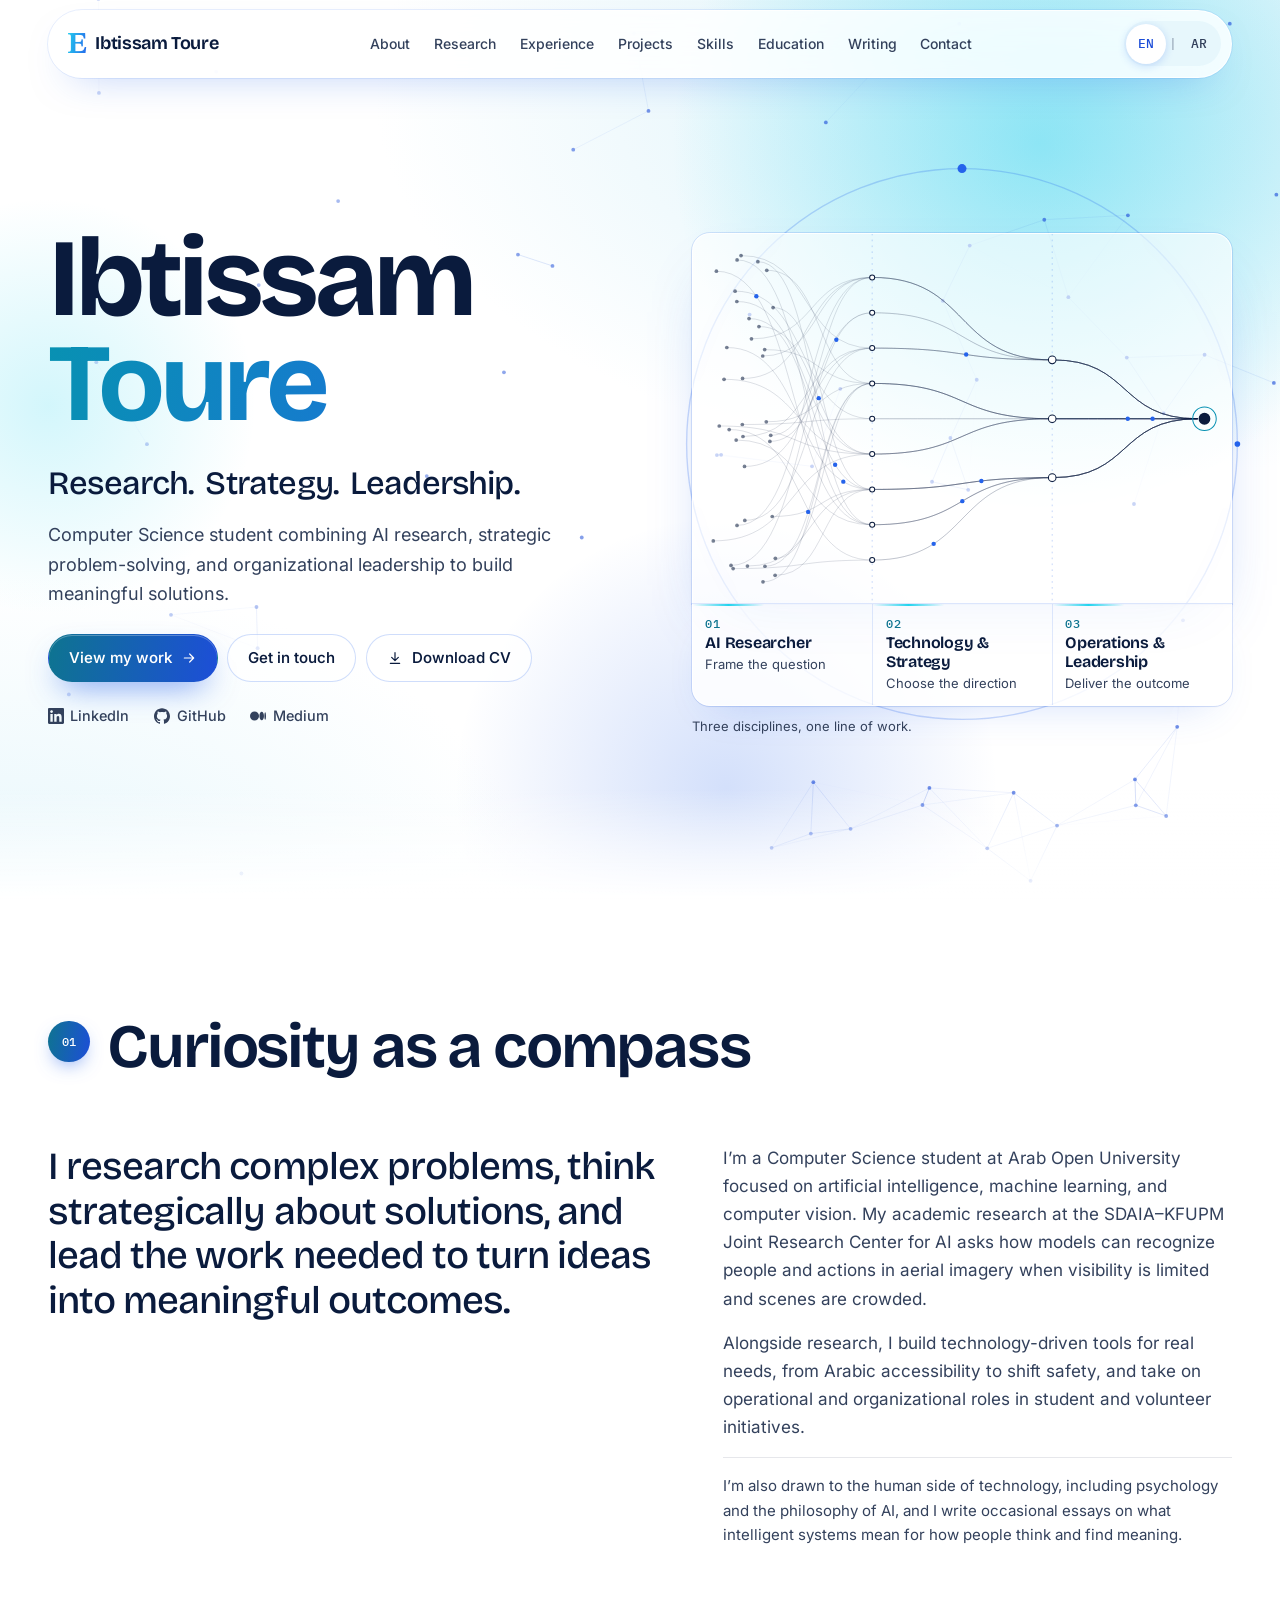
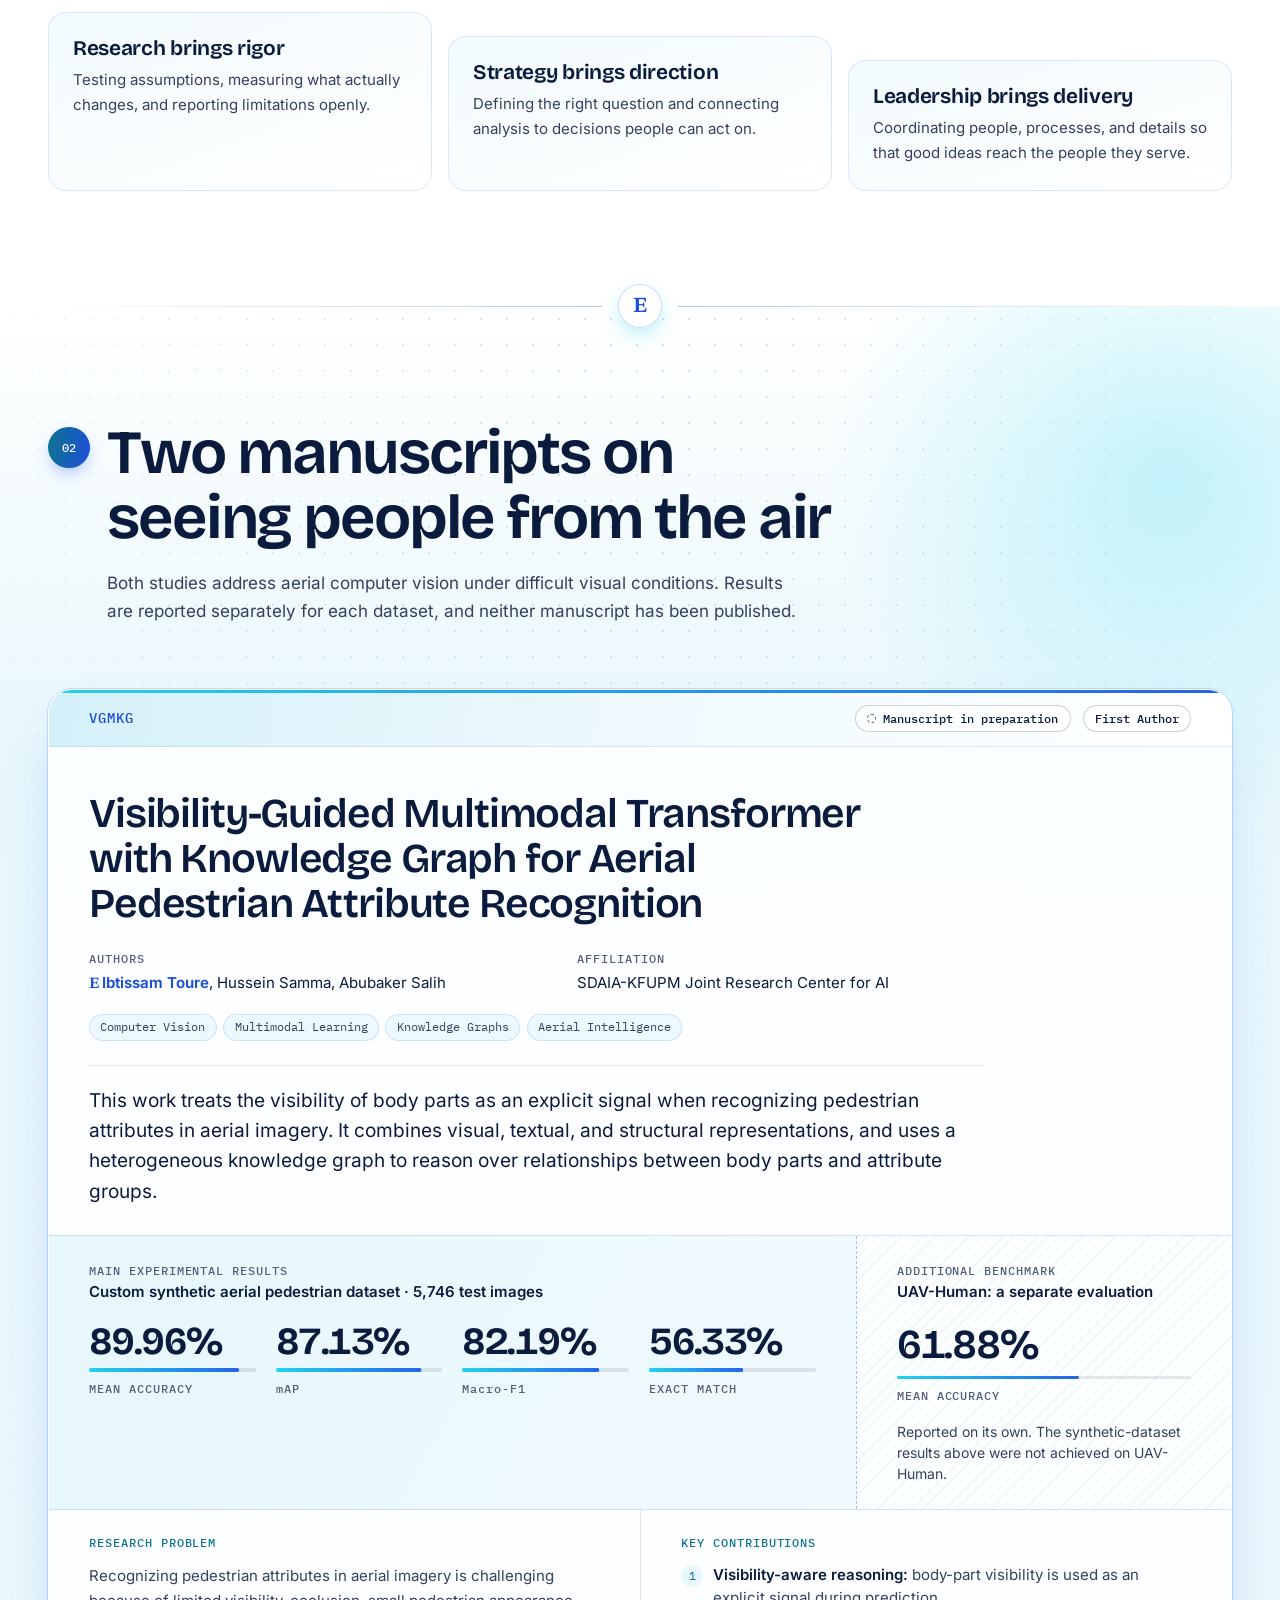
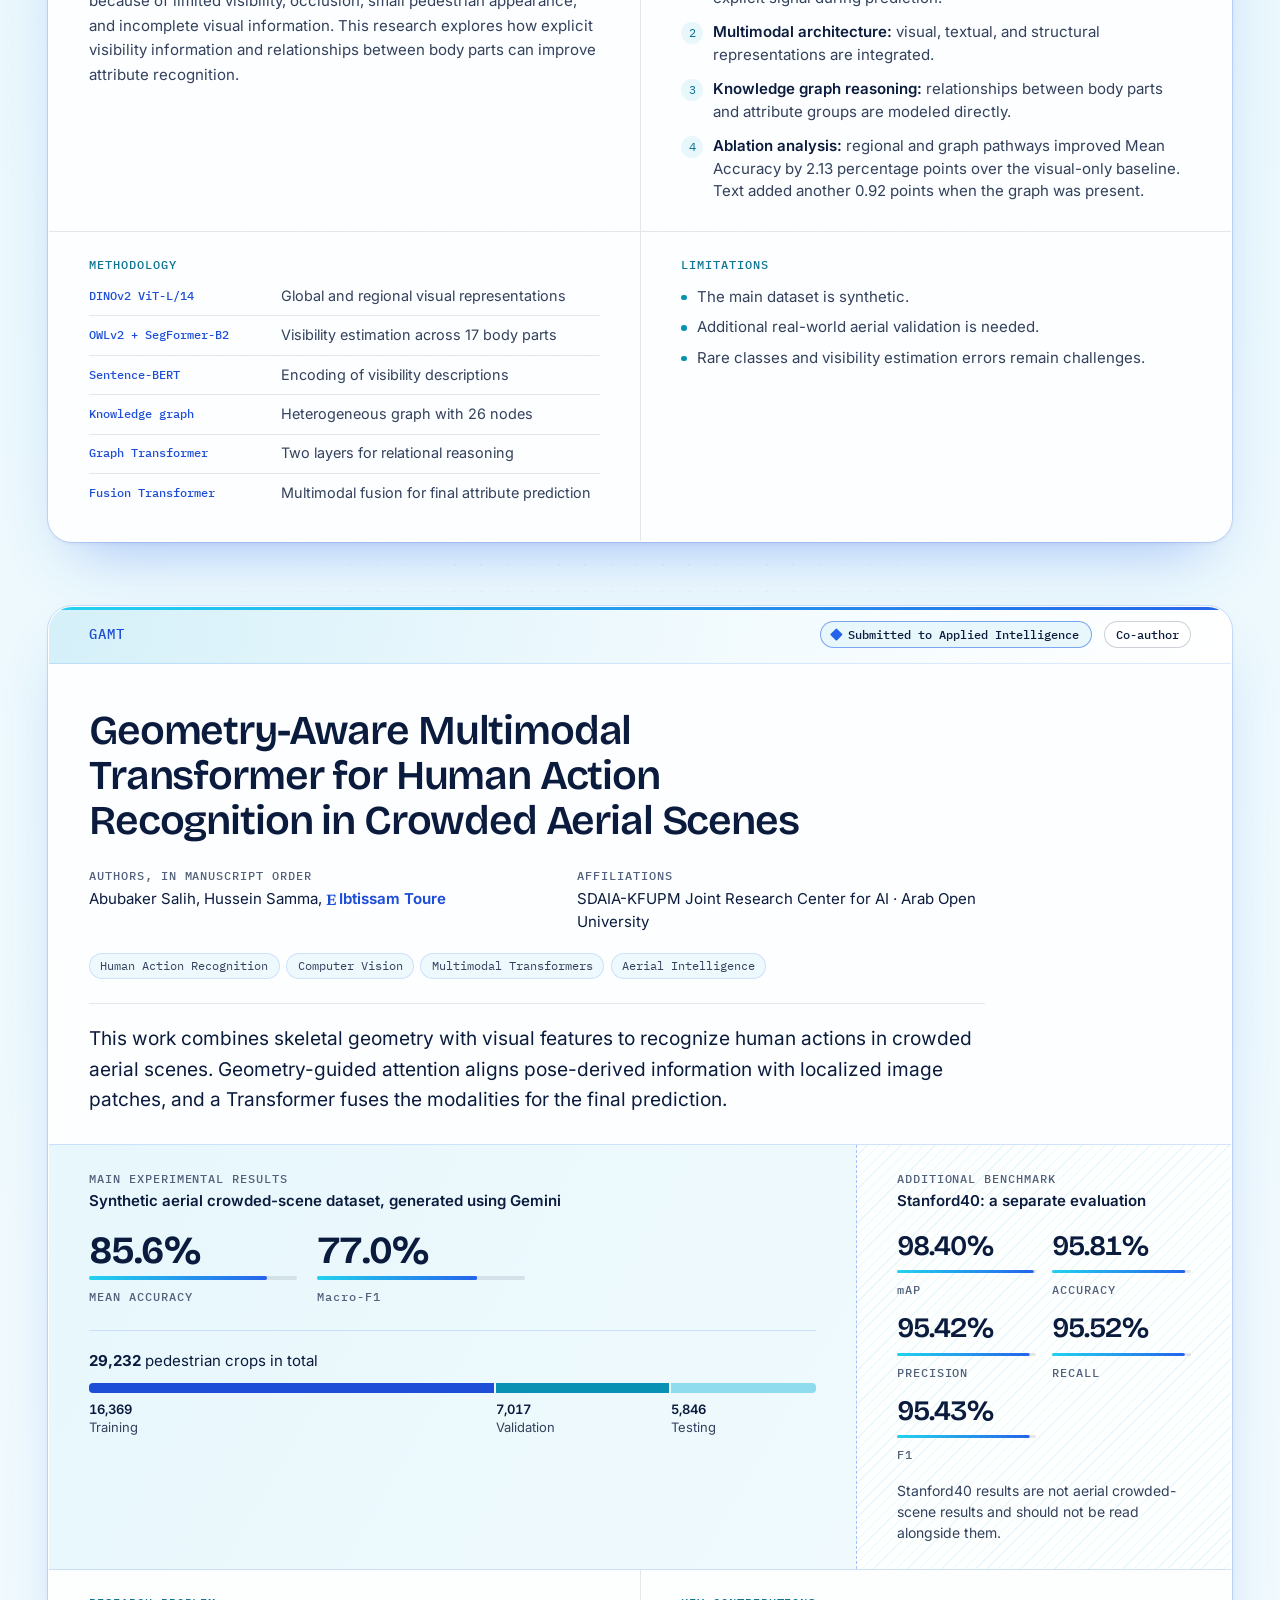
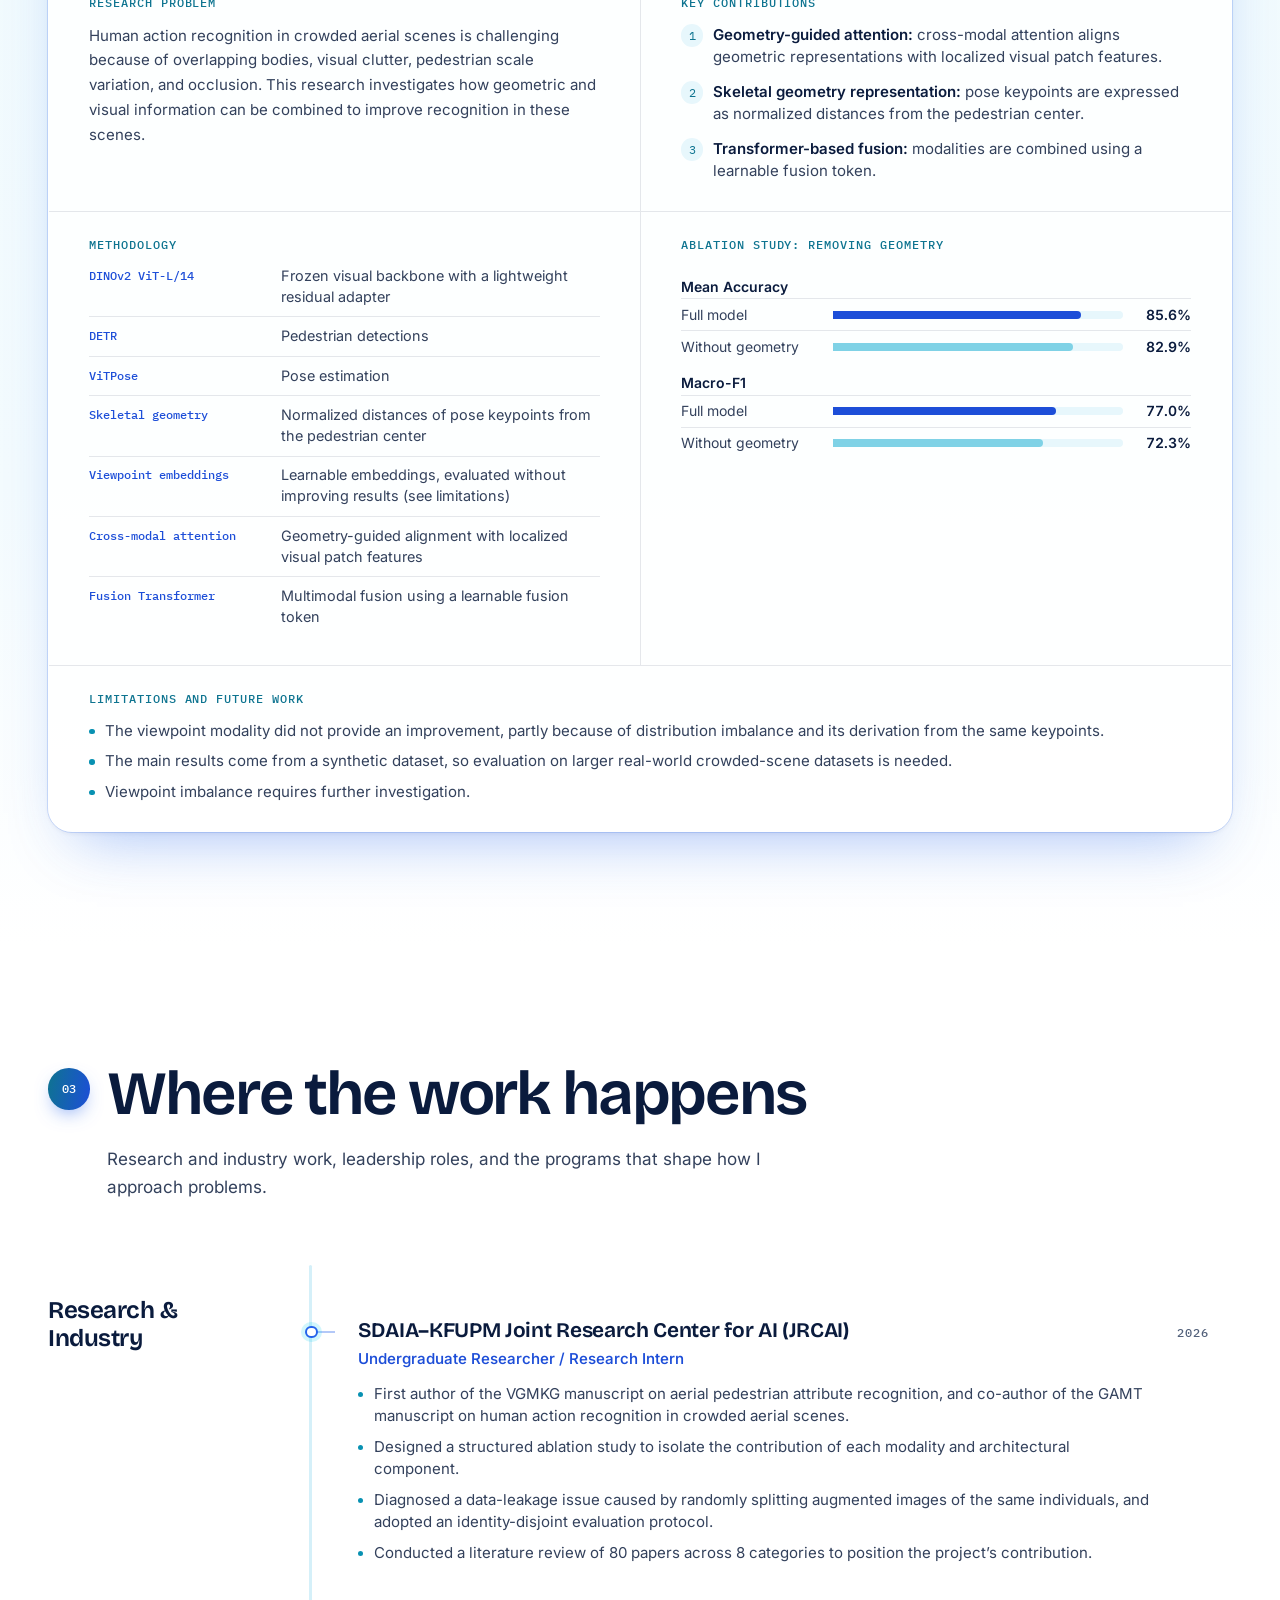
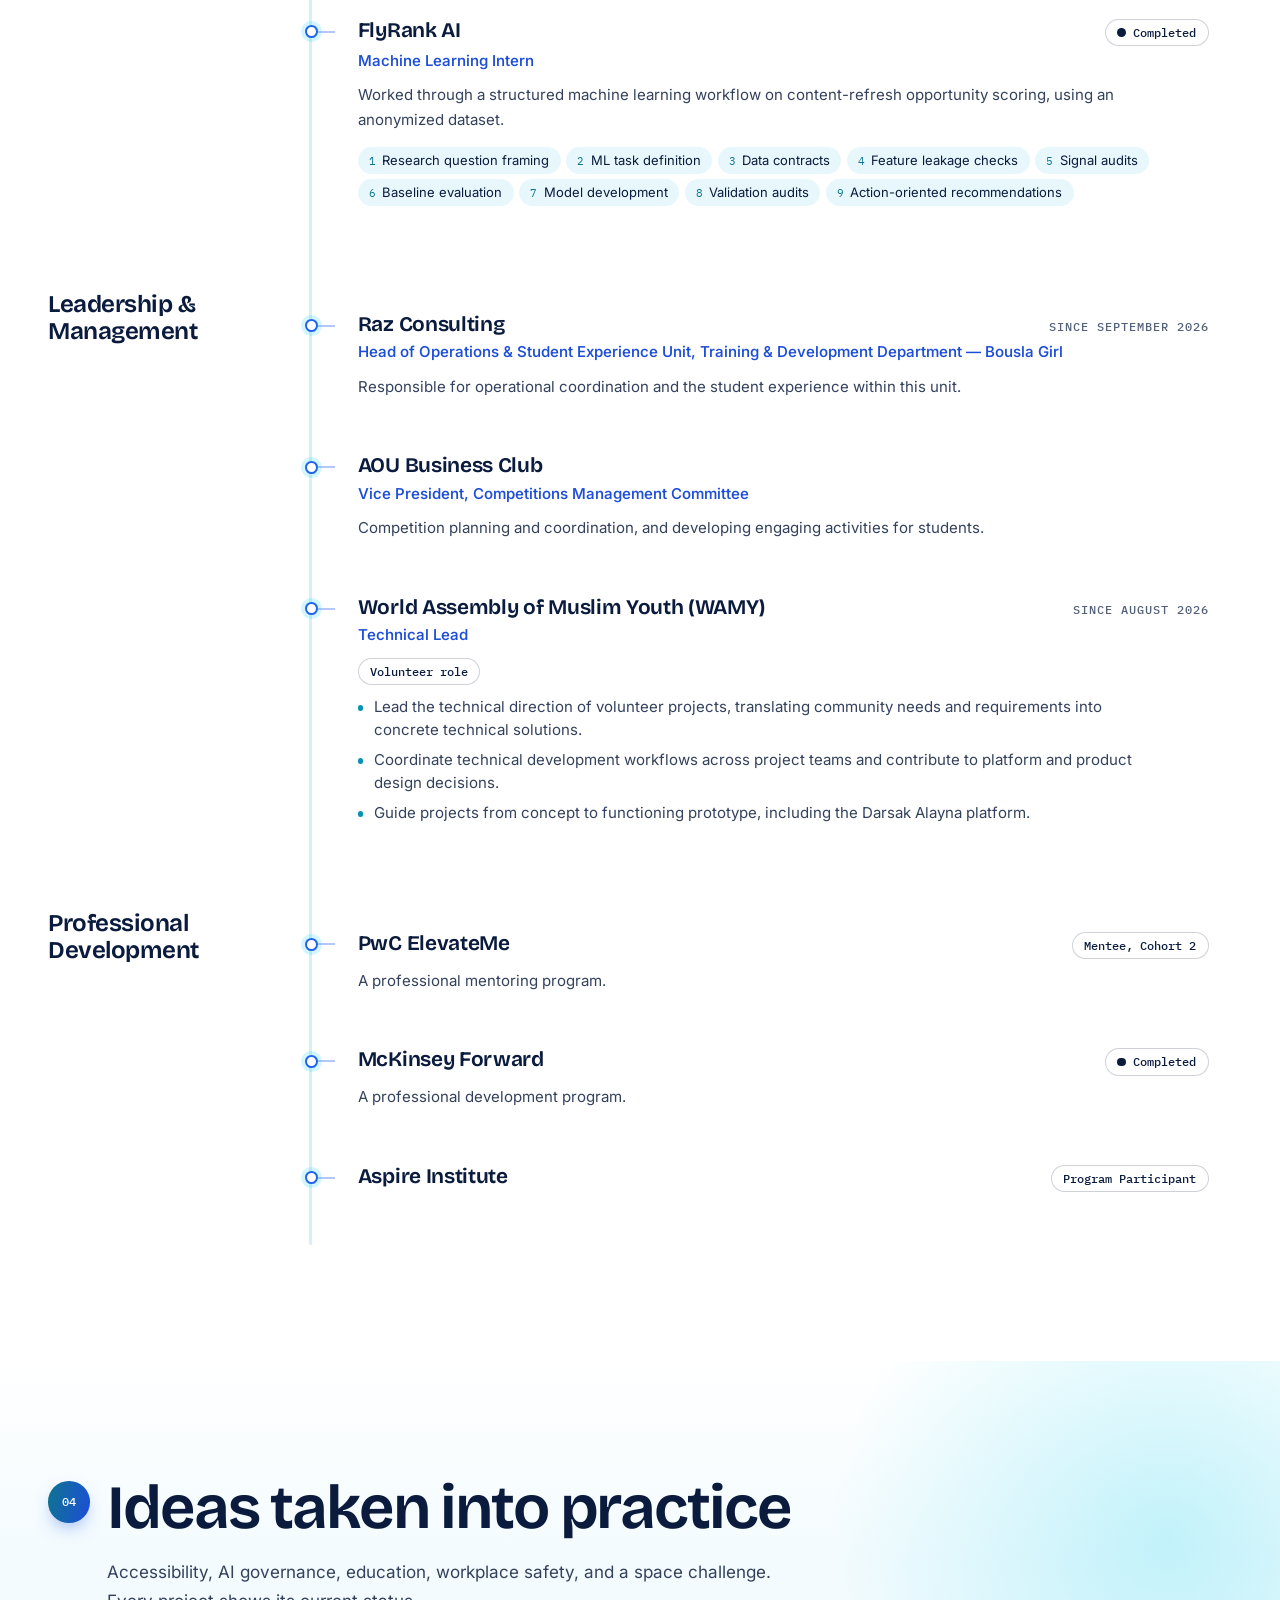
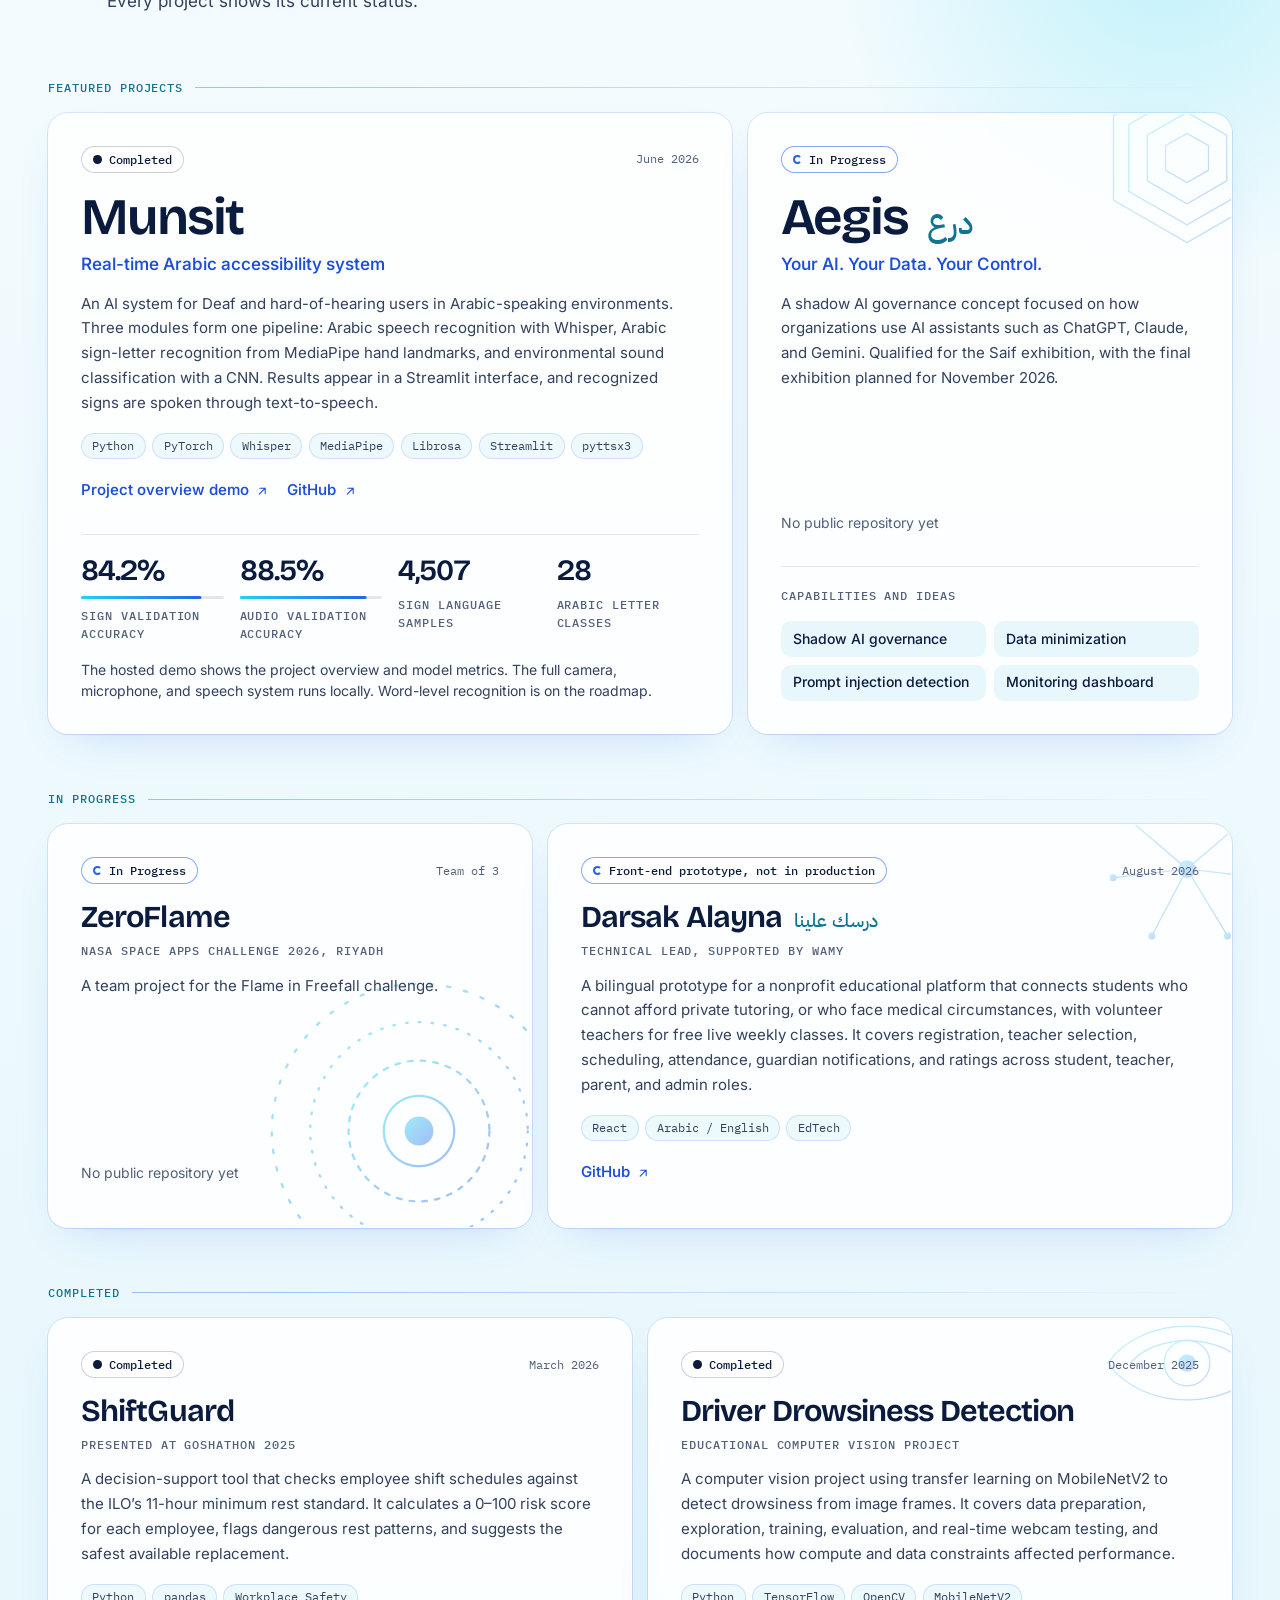
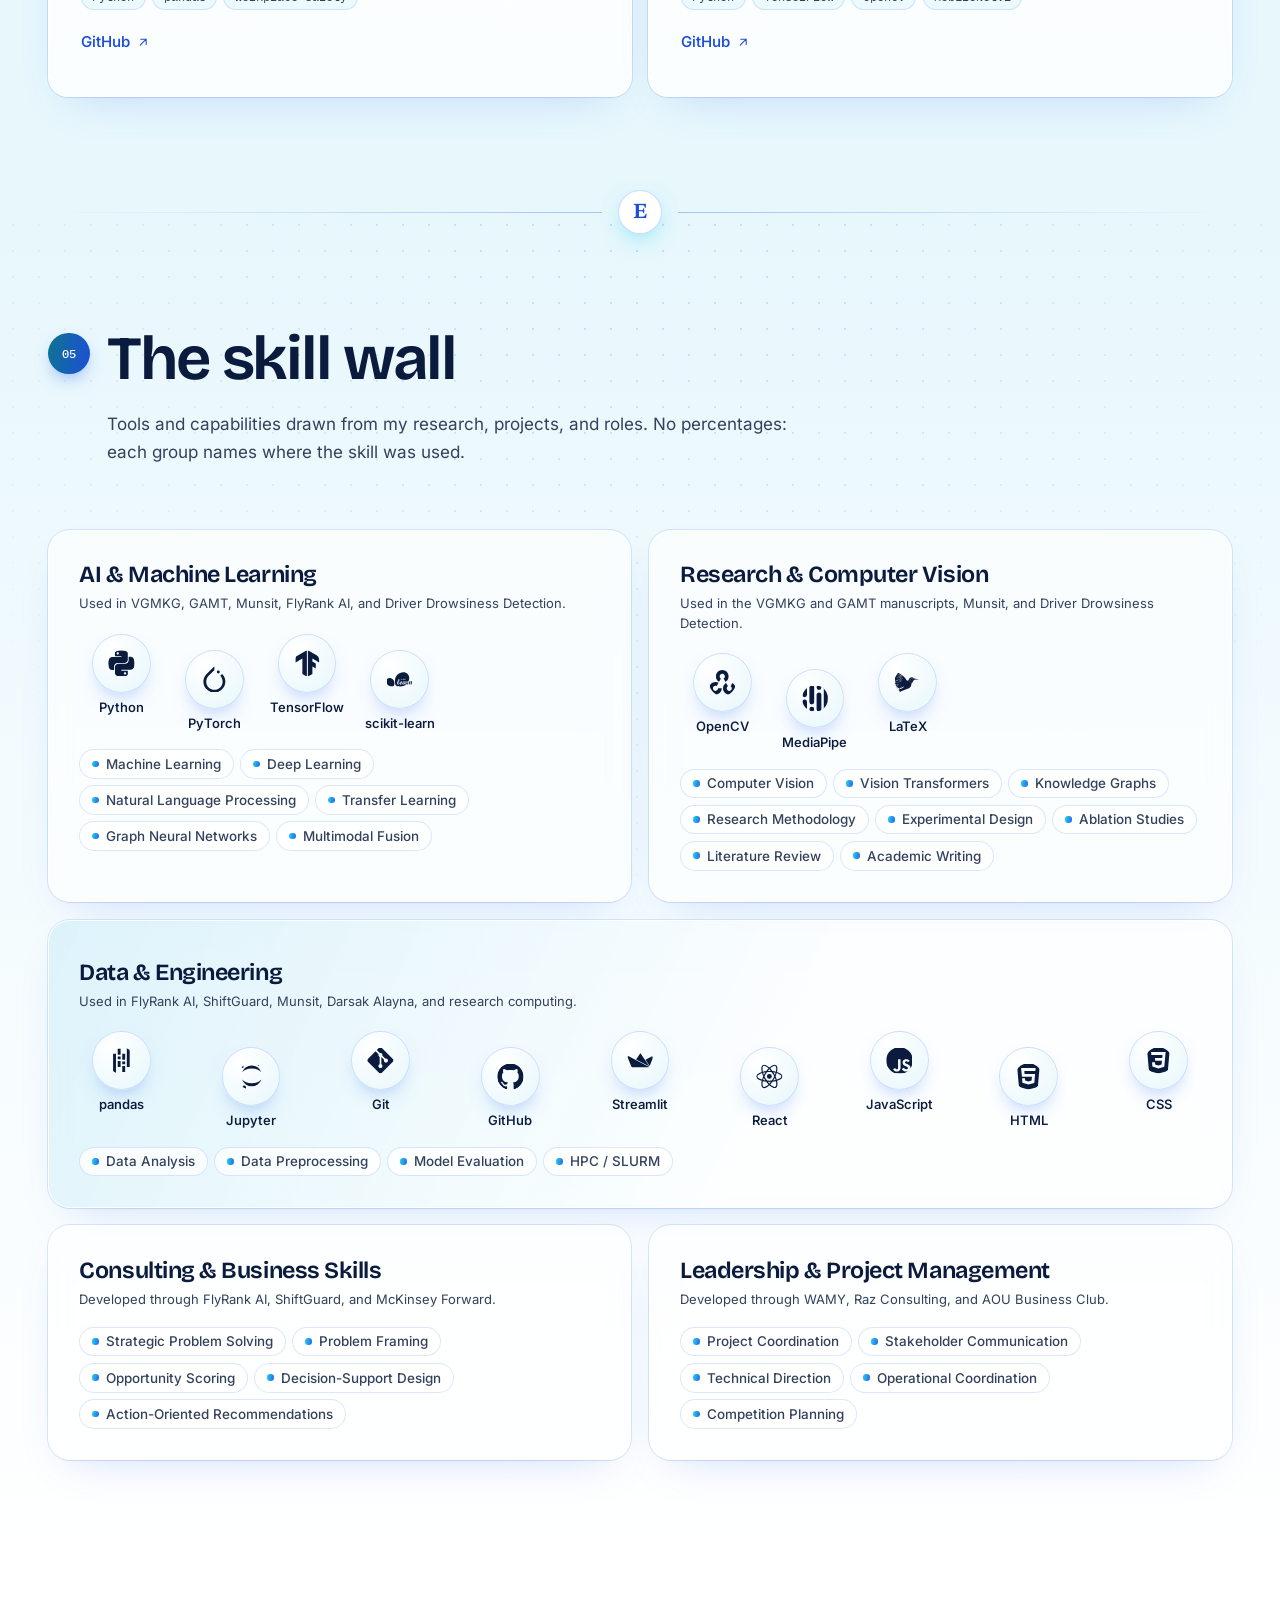
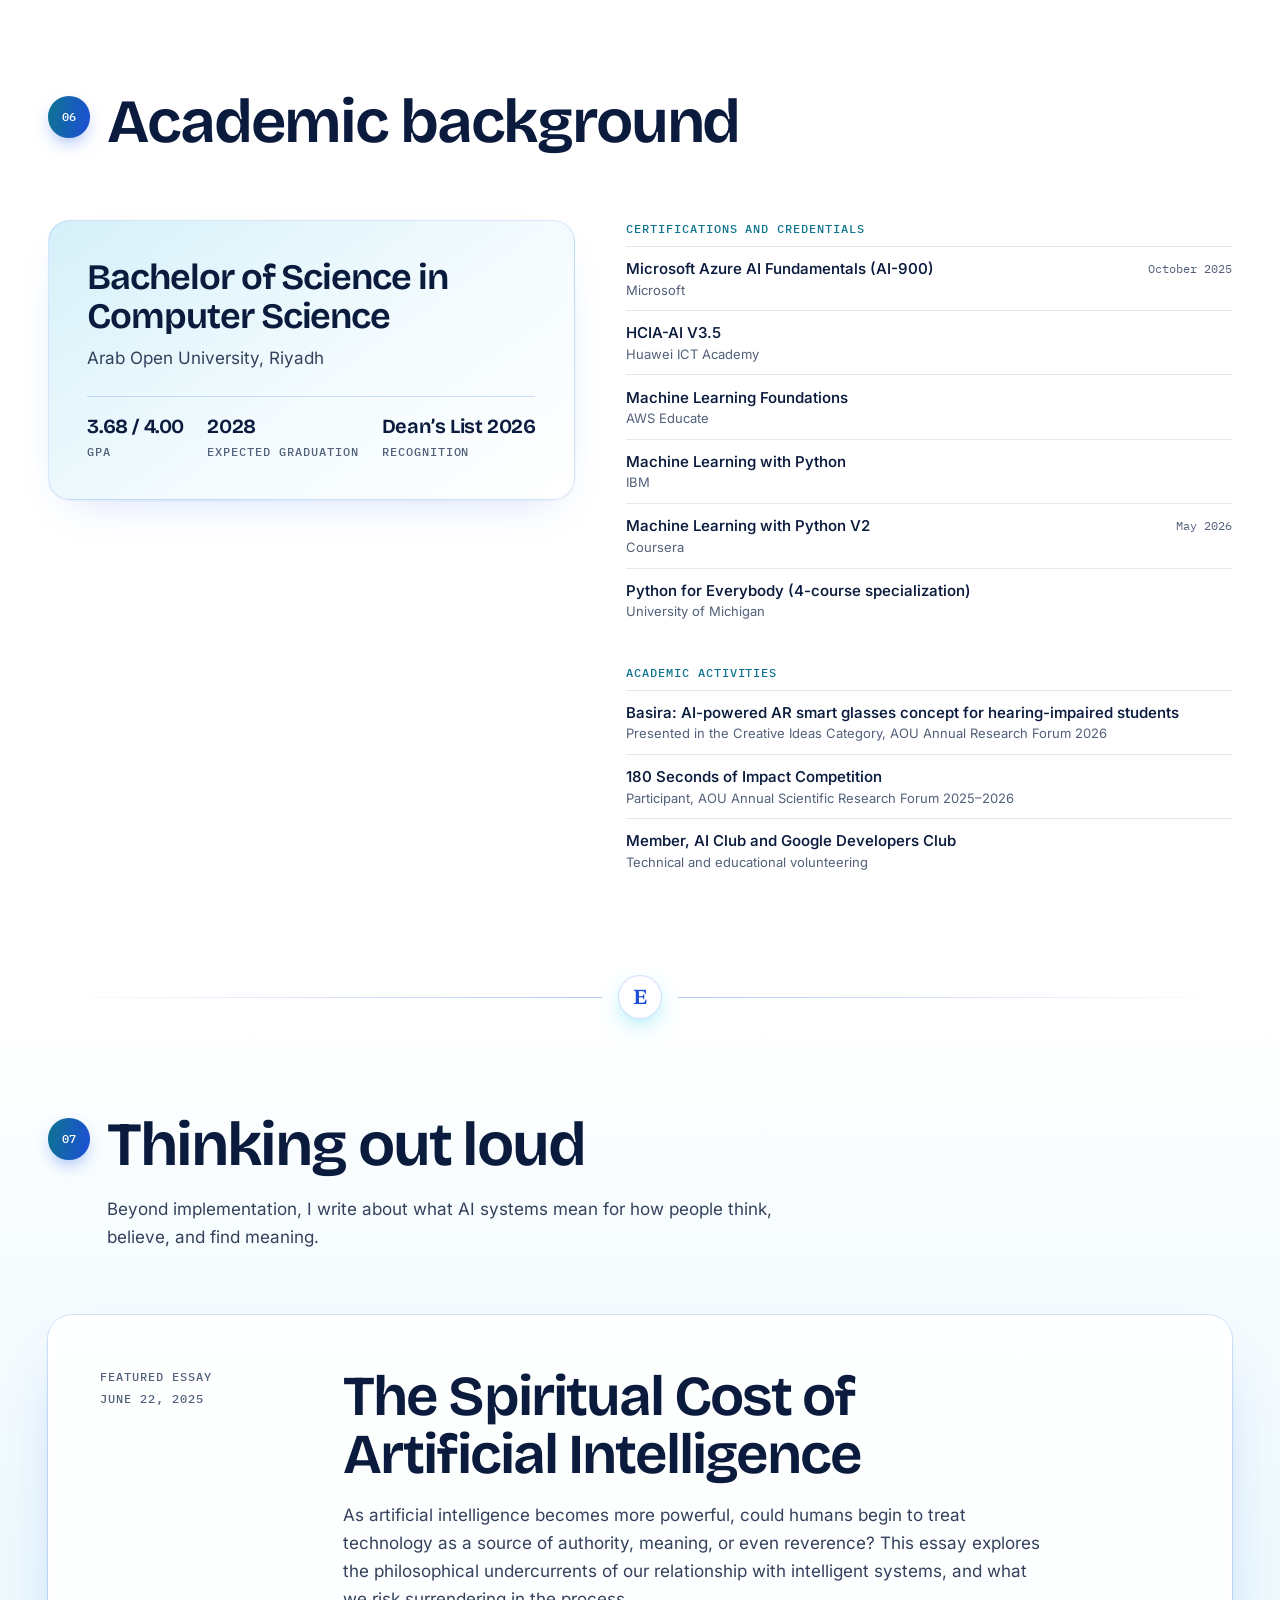
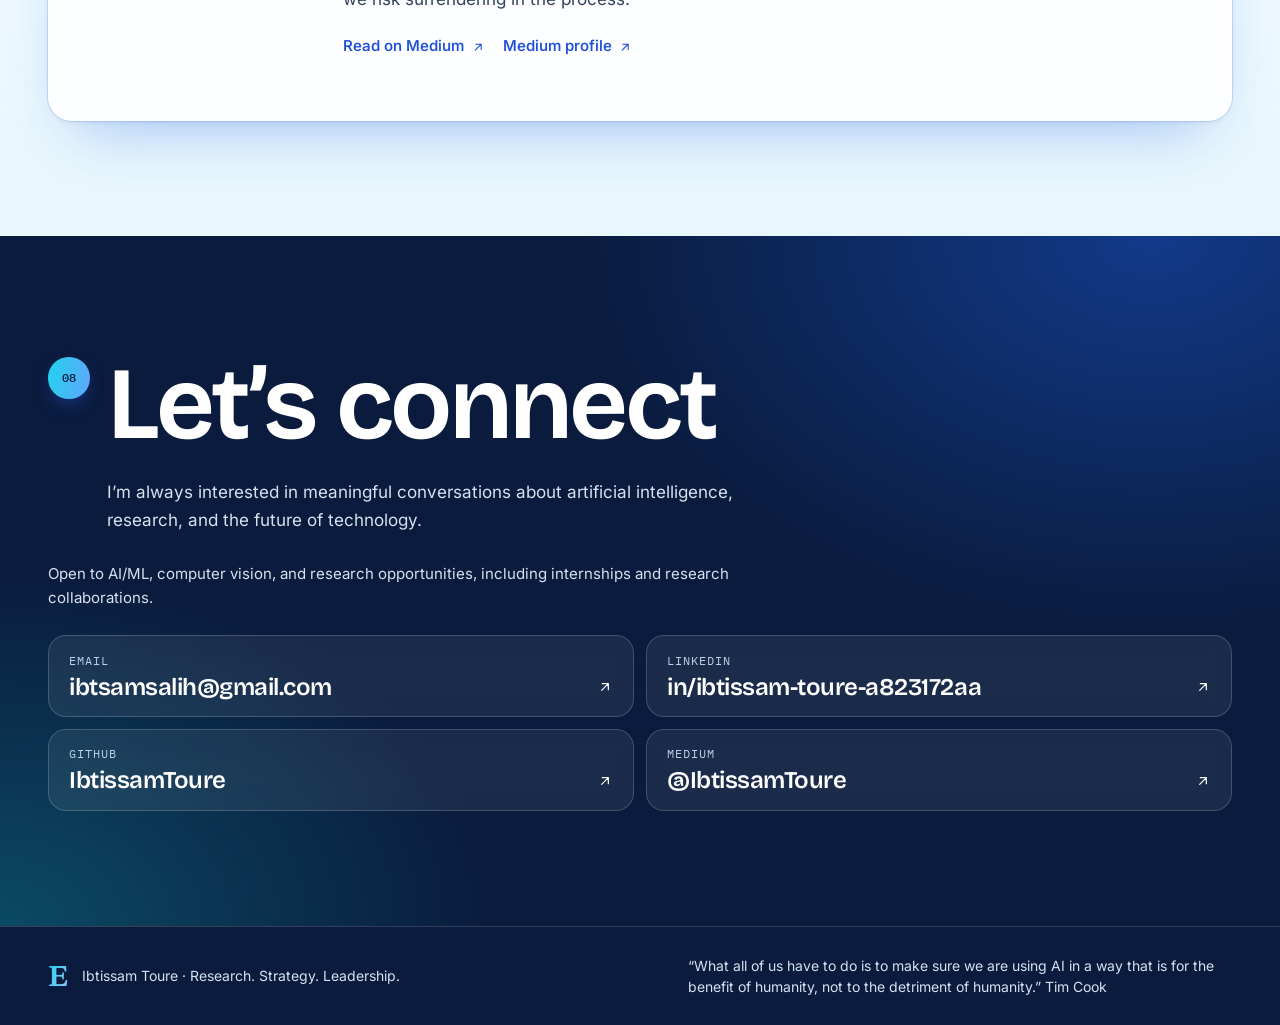
==== commit e6fe0333: "Refine portfolio branding and restore animated AI visual - Restore the animated signal flow figure i" ====
--- a/index.html
+++ b/index.html
@@ -145,18 +145,15 @@
             <a href="https://medium.com/@IbtissamToure" target="_blank" rel="noopener"><svg aria-hidden="true"><use href="#i-medium"/></svg>Medium</a>
           </div>
         </div>
-        <figure class="identity">
+        <figure class="signal-figure">
           <svg class="identity-ring" viewBox="0 0 200 200" aria-hidden="true"><circle cx="100" cy="100" r="98"/><circle class="node" cx="100" cy="2" r="1.6"/><circle class="node" cx="198" cy="100" r="1"/></svg>
-          <svg class="identity-ring r2" viewBox="0 0 200 200" aria-hidden="true"><circle cx="100" cy="100" r="98" stroke-dasharray="2 5"/><circle class="node" cx="30" cy="30" r="1.6"/></svg>
-          <div class="identity-depth">
-            <span class="logo-mark hero-mark" aria-hidden="true">𝐄</span>
-          </div>
-          <ul class="pillars">
-            <li class="pillar" data-stage="research"><span class="label">01</span><strong data-i18n="hero.pillar1">AI Researcher</strong><small data-i18n="fig.s1d">Frame the question</small></li>
-            <li class="pillar" data-stage="strategy"><span class="label">02</span><strong data-i18n="hero.pillar2">Technology &amp; Strategy</strong><small data-i18n="fig.s2d">Choose the direction</small></li>
-            <li class="pillar" data-stage="leadership"><span class="label">03</span><strong data-i18n="hero.pillar3">Operations &amp; Leadership</strong><small data-i18n="fig.s3d">Deliver the outcome</small></li>
-          </ul>
-          <figcaption class="identity-caption" data-i18n="fig.caption">Three disciplines, one line of work.</figcaption>
+          <div class="signal-canvas" id="signal-canvas"></div>
+          <ul class="signal-key">
+            <li data-stage="research"><span class="label" dir="ltr">01</span><strong data-i18n="hero.pillar1">AI Researcher</strong><small data-i18n="fig.s1d">Frame the question</small></li>
+            <li data-stage="strategy"><span class="label" dir="ltr">02</span><strong data-i18n="hero.pillar2">Technology &amp; Strategy</strong><small data-i18n="fig.s2d">Choose the direction</small></li>
+            <li data-stage="leadership"><span class="label" dir="ltr">03</span><strong data-i18n="hero.pillar3">Operations &amp; Leadership</strong><small data-i18n="fig.s3d">Deliver the outcome</small></li>
+          </ul>
+          <figcaption class="signal-caption" data-i18n="fig.caption">Three disciplines, one line of work.</figcaption>
         </figure>
       </div>
     </div>
@@ -697,7 +694,6 @@
         </header>
 
         <div class="eco">
-          <span class="logo-mark eco-hub" aria-hidden="true">𝐄</span>
           <div class="skill-row spot" data-reveal>
           <div>
             <h3 data-i18n="skills.g1">AI &amp; Machine Learning</h3>
@@ -862,7 +858,6 @@
 
     <!-- 8 CONTACT -->
     <section class="section contact" id="contact" aria-labelledby="contact-h">
-      <span class="logo-mark contact-mark" aria-hidden="true">𝐄</span>
       <div class="wrap">
         <header class="sec-head" data-reveal>
           <span class="sec-num" dir="ltr">08</span>
--- a/assets/css/styles.css
+++ b/assets/css/styles.css
@@ -97,7 +97,7 @@
 /* 4 Logo: always the real character U+1D404 */
 .logo-mark { display: inline-block; font-family: var(--font-mark); font-weight: 400; font-style: normal; font-synthesis: none; line-height: 1; letter-spacing: 0; text-transform: none; direction: ltr; unicode-bidi: isolate; }
 .logo-grad { background: var(--grad-vivid); -webkit-background-clip: text; background-clip: text; color: transparent; -webkit-text-fill-color: transparent; }
-@media (forced-colors: active) { .logo-grad, .grad-text, .hero-mark, .contact-mark, .footer-sign .logo-mark { -webkit-text-fill-color: currentColor; color: CanvasText; background: none; } }
+@media (forced-colors: active) { .logo-grad, .grad-text, .footer-sign .logo-mark { -webkit-text-fill-color: currentColor; color: CanvasText; background: none; } }
 
 /* Transition mark between selected sections */
 .sec-mark { display: flex; align-items: center; gap: 1rem; max-width: var(--max); margin-inline: auto; padding-inline: var(--gutter); position: relative; z-index: 2; height: 0; }
@@ -204,30 +204,34 @@
 .hero-social a:hover { color: var(--blue-deep); background: rgba(255, 255, 255, .7); }
 .hero-social svg { width: 1rem; height: 1rem; fill: currentColor; }
 
-/* Identity figure: the three arms of the logo carry the three pillars */
-.identity { --m: clamp(21rem, 35vw, 34rem); position: relative; min-width: 0; direction: ltr; height: calc(var(--m) * .92); }
-.identity-ring { position: absolute; left: calc(var(--m) * -.1); top: calc(var(--m) * -.08); width: calc(var(--m) * 1.04); height: calc(var(--m) * 1.04); animation: spin 90s linear infinite; }
-.identity-ring.r2 { left: calc(var(--m) * .05); top: calc(var(--m) * .07); width: calc(var(--m) * .74); height: calc(var(--m) * .74); animation-duration: 60s; animation-direction: reverse; }
-.identity-ring circle { fill: none; stroke: rgba(var(--glow-blue), .28); stroke-width: .6; }
+/* Hero figure: scattered signals resolve through three stages into one line */
+.signal-figure { position: relative; min-width: 0; }
+.identity-ring { position: absolute; left: 50%; top: 42%; width: 104%; aspect-ratio: 1; margin: -52% 0 0 -52%; pointer-events: none; animation: spin 90s linear infinite; }
+.identity-ring circle { fill: none; stroke: rgba(var(--glow-blue), .24); stroke-width: .5; }
 .identity-ring .node { fill: var(--blue); stroke: none; }
-.identity-depth { position: absolute; inset: 0; will-change: transform; }
-.hero-mark { position: absolute; left: 0; top: 0; font-size: var(--m); background: linear-gradient(155deg, var(--cyan) 8%, var(--blue) 86%); -webkit-background-clip: text; background-clip: text; color: transparent; -webkit-text-fill-color: transparent; opacity: .95; }
-.pillars { position: absolute; inset: 0; }
-.pillar { position: absolute; left: calc(var(--m) * .52); right: 0; max-width: 23rem; padding: .85rem 1.05rem; background: var(--glass); border: 1px solid var(--glass-line); outline: 1px solid rgba(var(--glow-blue), .14); border-radius: var(--radius); backdrop-filter: blur(14px) saturate(1.25); -webkit-backdrop-filter: blur(14px) saturate(1.25); box-shadow: var(--shadow); overflow: hidden; transform: translateY(-50%); transition: background-color .3s var(--ease), box-shadow .3s var(--ease), outline-color .3s var(--ease); animation: float-card 9s ease-in-out infinite; cursor: default; }
-.pillar:nth-child(1) { top: calc(var(--m) * .165); }
-.pillar:nth-child(2) { top: calc(var(--m) * .44); left: calc(var(--m) * .56); animation-delay: -3s; }
-.pillar:nth-child(3) { top: calc(var(--m) * .715); animation-delay: -6s; }
-.pillar::after { content: ""; position: absolute; top: 0; left: 0; width: 40%; height: 1.5px; background: linear-gradient(90deg, transparent, var(--cyan), transparent); animation: trail 7s linear infinite; }
-.pillar:nth-child(2)::after { animation-delay: -2.3s; }
-.pillar:nth-child(3)::after { animation-delay: -4.6s; }
-.pillar.is-active, .pillar:hover { background: var(--glass-strong); outline-color: rgba(var(--glow-blue), .5); box-shadow: var(--shadow-lift); }
-.pillar .label { display: block; direction: ltr; color: var(--teal-text); }
-[dir="rtl"] .pillar { direction: rtl; text-align: right; }
-[dir="rtl"] .pillar .label { text-align: right; }
-.pillar strong { display: block; font-family: var(--font-display); font-size: 1.1875rem; font-weight: 650; line-height: 1.2; letter-spacing: -.015em; }
-.pillar small { display: block; margin-block-start: .15rem; font-size: .84rem; line-height: 1.35; color: var(--navy-2); }
-.identity-caption { position: absolute; left: calc(var(--m) * .52); right: 0; top: calc(var(--m) * .86); color: var(--navy-2); font-size: .8125rem; line-height: 1.4; }
-[dir="rtl"] .identity-caption { direction: rtl; text-align: right; }
+.signal-canvas { position: relative; aspect-ratio: 16 / 11; background: var(--glass); border: 1px solid var(--glass-line); outline: 1px solid rgba(var(--glow-blue), .16); border-radius: var(--radius) var(--radius) 0 0; backdrop-filter: blur(10px) saturate(1.2); -webkit-backdrop-filter: blur(10px) saturate(1.2); box-shadow: var(--shadow-lift); overflow: hidden; }
+.signal-canvas svg { position: absolute; inset: 0; width: 100%; height: 100%; }
+[dir="rtl"] .signal-canvas svg { transform: scaleX(-1); }
+.signal-band { fill: transparent; transition: fill .25s var(--ease); }
+.signal-band.is-active { fill: rgba(var(--glow), .2); }
+.signal-gate { stroke: rgba(var(--glow-blue), .3); stroke-dasharray: 2 5; }
+.signal-path { fill: none; stroke: var(--navy); stroke-opacity: .16; stroke-width: 1; }
+.signal-origin { fill: var(--navy); fill-opacity: .55; }
+.signal-node { fill: var(--white); stroke: var(--navy); stroke-width: 1.2; }
+.signal-end { fill: var(--navy); }
+.signal-halo { fill: none; stroke: var(--cyan-deep); stroke-width: 1.2; }
+.signal-pulse { fill: var(--blue); }
+.signal-key { position: relative; display: grid; grid-template-columns: repeat(3, minmax(0, 1fr)); background: var(--glass-strong); border: 1px solid var(--glass-line); border-block-start: 0; outline: 1px solid rgba(var(--glow-blue), .16); border-radius: 0 0 var(--radius) var(--radius); box-shadow: var(--shadow); overflow: hidden; }
+.signal-key li { position: relative; padding: .7rem .8rem .8rem; border-inline-start: 1px solid rgba(var(--glow-blue), .14); overflow: hidden; cursor: default; transition: background-color .25s var(--ease); }
+.signal-key li:first-child { border-inline-start: 0; }
+.signal-key li.is-active { background: var(--ice-3); }
+.signal-key li::after { content: ""; position: absolute; top: 0; left: 0; width: 40%; height: 1.5px; background: linear-gradient(90deg, transparent, var(--cyan), transparent); animation: trail 7s linear infinite; }
+.signal-key li:nth-child(2)::after { animation-delay: -2.3s; }
+.signal-key li:nth-child(3)::after { animation-delay: -4.6s; }
+.signal-key .label { display: block; color: var(--teal-text); }
+.signal-key strong { display: block; font-family: var(--font-display); font-size: 1rem; font-weight: 650; line-height: 1.2; letter-spacing: -.015em; }
+.signal-key small { display: block; margin-block-start: .2rem; font-size: .8125rem; line-height: 1.35; color: var(--navy-2); }
+.signal-caption { position: relative; margin-block-start: .7rem; color: var(--navy-2); font-size: .8125rem; line-height: 1.4; }
 
 /* 8 About */
 .about { background: var(--white); }
@@ -411,7 +415,6 @@
 .pill { display: inline-flex; align-items: center; gap: .45rem; padding: .3rem .75rem; background: rgba(255, 255, 255, .75); border: 1px solid rgba(var(--glow-blue), .16); border-radius: 999px; font-size: .84rem; font-weight: 500; line-height: 1.35; color: var(--navy-2); transition: border-color .25s var(--ease), color .25s var(--ease), box-shadow .25s var(--ease), background-color .25s var(--ease); }
 .pill::before { content: ""; flex: none; width: .4rem; height: .4rem; border-radius: 50%; background: var(--grad-vivid); }
 .pill:hover { color: var(--navy); background: var(--white); border-color: rgba(var(--glow-blue), .5); box-shadow: 0 6px 16px -8px rgba(var(--glow-blue), .7); }
-.eco-hub { position: absolute; left: 50%; top: var(--hub-y, 50%); z-index: 3; display: grid; place-items: center; width: 3.5rem; height: 3.5rem; margin: -1.75rem 0 0 -1.75rem; border-radius: 50%; background: var(--white); border: 1px solid rgba(var(--glow-blue), .25); box-shadow: 0 10px 30px -8px rgba(var(--glow), .9); font-size: 1.7rem; color: var(--blue-deep); }
 
 /* 13 Education */
 .education { background: var(--white); }
@@ -442,8 +445,6 @@
 /* 15 Contact & footer: the closing composition */
 .contact { --line: rgba(255, 255, 255, .18); background: radial-gradient(70% 90% at 90% 0%, #123a8a, transparent 65%), radial-gradient(60% 80% at 0% 100%, #0b4a63, transparent 65%), var(--navy); color: var(--white); }
 [dir="rtl"] .contact { background: radial-gradient(70% 90% at 10% 0%, #123a8a, transparent 65%), radial-gradient(60% 80% at 100% 100%, #0b4a63, transparent 65%), var(--navy); }
-.contact-mark { position: absolute; z-index: 0; bottom: -.12em; right: -.02em; font-size: clamp(20rem, 46vw, 40rem); background: linear-gradient(160deg, rgba(var(--glow), .3), rgba(var(--glow-blue), .08)); -webkit-background-clip: text; background-clip: text; color: transparent; -webkit-text-fill-color: transparent; pointer-events: none; }
-[dir="rtl"] .contact-mark { right: auto; left: -.02em; }
 .contact .sec-num { background: linear-gradient(100deg, var(--cyan), #60a5fa); color: var(--navy); }
 .contact .sec-head { margin-block-end: 1.75rem; }
 .contact .sec-head h2 { font-size: clamp(3rem, 8vw, 6.5rem); }
@@ -460,7 +461,7 @@
 .site-footer { position: relative; background: var(--navy); color: #d6e2f0; border-block-start: 1px solid rgba(255, 255, 255, .16); font-size: .875rem; line-height: 1.5; }
 .footer-row { display: flex; flex-wrap: wrap; align-items: center; justify-content: space-between; gap: .75rem 3rem; padding-block: 1.75rem; }
 .footer-sign { display: flex; align-items: center; gap: .85rem; }
-.footer-sign .logo-mark { font-size: 3rem; background: linear-gradient(120deg, var(--cyan), #93c5fd); -webkit-background-clip: text; background-clip: text; color: transparent; -webkit-text-fill-color: transparent; }
+.footer-sign .logo-mark { font-size: 1.9rem; background: linear-gradient(120deg, var(--cyan), #93c5fd); -webkit-background-clip: text; background-clip: text; color: transparent; -webkit-text-fill-color: transparent; }
 .footer-quote { max-inline-size: 34rem; }
 
 /* 16 Arabic: its own rhythm and hierarchy, not mirrored English */
@@ -482,13 +483,13 @@
 html[lang="ar"] .hero-headline { font-weight: 600; letter-spacing: 0; line-height: 1.4; font-size: clamp(1.4rem, 2.6vw, 2.3rem); }
 html[lang="ar"] .about-lead { font-weight: 600; letter-spacing: 0; line-height: 1.5; font-size: clamp(1.45rem, 2.6vw, 2.1rem); }
 html[lang="ar"] .sec-head h2 { font-weight: 700; font-size: clamp(2rem, 4.2vw, 3.4rem); }
-html[lang="ar"] .brand, html[lang="ar"] .exp-group-title, html[lang="ar"] .skill-row h3, html[lang="ar"] .degree h3, html[lang="ar"] .complement h3, html[lang="ar"] .pillar strong, html[lang="ar"] .exp-org:not(.en-run), html[lang="ar"] .project h4:not(.en-run), html[lang="ar"] .degree-facts dd { letter-spacing: 0; font-weight: 700; }
+html[lang="ar"] .brand, html[lang="ar"] .exp-group-title, html[lang="ar"] .skill-row h3, html[lang="ar"] .degree h3, html[lang="ar"] .complement h3, html[lang="ar"] .signal-key strong, html[lang="ar"] .exp-org:not(.en-run), html[lang="ar"] .project h4:not(.en-run), html[lang="ar"] .degree-facts dd { letter-spacing: 0; font-weight: 700; }
 html[lang="ar"] .exp-group-title, html[lang="ar"] .skill-row h3 { font-size: 1.3rem; line-height: 1.45; }
 html[lang="ar"] .degree h3 { line-height: 1.4; font-size: clamp(1.45rem, 2.4vw, 1.9rem); }
 html[lang="ar"] .complement h3 { font-size: 1.2rem; line-height: 1.5; }
-html[lang="ar"] .pillar strong { font-size: 1.05rem; line-height: 1.5; }
-html[lang="ar"] .pillar small { font-size: .875rem; line-height: 1.5; }
-html[lang="ar"] .pillar { padding-block: .7rem; }
+html[lang="ar"] .signal-key strong { font-size: .95rem; line-height: 1.45; }
+html[lang="ar"] .signal-key small { font-size: .84rem; line-height: 1.5; }
+html[lang="ar"] .signal-caption { font-size: .875rem; line-height: 1.7; }
 html[lang="ar"] .exp-org:not(.en-run) { font-size: 1.15rem; line-height: 1.5; }
 html[lang="ar"] .nav-list a { font-size: .9375rem; padding-inline: .6rem; }
 html[lang="ar"] .contact .sec-head h2 { font-size: clamp(2.8rem, 7vw, 5.6rem); }
@@ -513,11 +514,10 @@
   .nav-list { display: grid; grid-template-columns: repeat(2, minmax(0, 1fr)); gap: .15rem .5rem; padding: .75rem; }
   .nav-list a { font-size: 1rem; min-height: 3rem; padding-inline: .9rem; }
   .hero-grid { grid-template-columns: minmax(0, 1fr); min-height: 0; }
-  .identity { --m: clamp(16rem, 62vw, 30rem); max-inline-size: 44rem; margin-block-start: 1rem; }
+  .signal-figure { max-inline-size: 40rem; margin-block-start: 1rem; }
   .results { grid-template-columns: minmax(0, 1fr); }
   .results-side { border-inline-start: 0; border-block-start: 1.5px dashed rgba(var(--glow-blue), .4); }
   .bench-list { grid-template-columns: repeat(auto-fit, minmax(7rem, 1fr)); }
-  .eco-hub { display: none; }
   #hero-network, [dir="rtl"] #hero-network { -webkit-mask-image: linear-gradient(rgba(0, 0, 0, .3), #000 52%); mask-image: linear-gradient(rgba(0, 0, 0, .3), #000 52%); }
 }
 @media (max-width: 56rem) {
@@ -555,13 +555,10 @@
   html[lang="ar"] .hero-name { font-size: clamp(3.2rem, 18vw, 4.8rem); }
   .hero-actions .btn { flex: 1 1 calc(50% - .6rem); }
   .hero-actions .btn-primary { flex-basis: 100%; }
-  .identity { --m: clamp(15rem, 72vw, 22rem); height: calc(var(--m) * .98); }
-  .pillar { left: calc(var(--m) * .44); padding: .55rem .75rem; backdrop-filter: blur(8px); -webkit-backdrop-filter: blur(8px); }
-  .pillar:nth-child(2) { left: calc(var(--m) * .5); }
-  .pillar strong, html[lang="ar"] .pillar strong { font-size: .95rem; line-height: 1.25; }
-  .pillar small, html[lang="ar"] .pillar small { font-size: .78rem; line-height: 1.3; }
-  .pillar .label { display: none; }
-  .identity-caption { left: 0; top: calc(var(--m) * .88); }
+  .signal-key li { padding: .55rem .55rem .65rem; }
+  .signal-key .label { display: none; }
+  .signal-key strong, html[lang="ar"] .signal-key strong { font-size: .8125rem; line-height: 1.25; }
+  .signal-key small, html[lang="ar"] .signal-key small { font-size: .72rem; line-height: 1.3; }
   .sec-head { grid-template-columns: minmax(0, 1fr); }
   .sec-head p { grid-column: 1; }
   .paper-meta { grid-template-columns: minmax(0, 1fr); }
@@ -582,37 +579,29 @@
   .btn-primary { background: var(--grad-button); }
 }
 
-@media (max-width: 23rem) {
-  .pillar { left: calc(var(--m) * .3); padding-inline: .6rem; }
-  .pillar:nth-child(2) { left: calc(var(--m) * .34); }
-  .pillar strong, html[lang="ar"] .pillar strong { font-size: .84rem; }
-  .pillar small, html[lang="ar"] .pillar small { font-size: .75rem; }
-}
-
 /* 18 Motion */
 @keyframes drift { from { transform: translate3d(0, 0, 0) scale(1); } to { transform: translate3d(-7%, 9%, 0) scale(1.1); } }
 @keyframes spin { to { transform: rotate(360deg); } }
-@keyframes float-card { 0%, 100% { transform: translateY(-50%); } 50% { transform: translateY(calc(-50% - 5px)); } }
 @keyframes trail { from { transform: translateX(-110%); } to { transform: translateX(360%); } }
 .js [data-reveal] { opacity: 0; transform: translateY(18px); transition: opacity .75s var(--ease), transform .75s var(--ease); }
 .js [data-reveal].is-in { opacity: 1; transform: none; }
 .js .project[data-reveal].is-in { transition: opacity .75s var(--ease), transform .35s var(--ease), box-shadow .35s var(--ease); }
 .js .project[data-reveal].is-in:hover { transform: translateY(-4px); }
-.js .hero-copy > *, .js .identity { animation: hero-in .9s var(--ease) both; }
+.js .hero-copy > *, .js .signal-figure { animation: hero-in .9s var(--ease) both; }
 .js .hero-actions, .js .hero-intro { animation-delay: .12s; }
 .js .hero-social { animation-delay: .2s; }
-.js .identity { animation-delay: .15s; }
+.js .signal-figure { animation-delay: .15s; }
 @keyframes hero-in { from { opacity: 0; } to { opacity: 1; } }
 @media (prefers-reduced-motion: no-preference) { html { scroll-behavior: smooth; } }
 @media (prefers-reduced-motion: reduce) {
   *, *::before, *::after { animation: none !important; transition: none !important; }
   .js [data-reveal] { opacity: 1; transform: none; }
   .cursor-glow, .hero-spot { display: none; }
-  .pillar::after { display: none; }
+  .signal-key li::after { display: none; }
 }
 @media (hover: none), (pointer: coarse) { .cursor-glow, .hero-spot { display: none; } }
 @media print {
-  .site-header, .cursor-glow, .hero-layer, .hero-spot, #hero-network, .identity, .sec-mark, .contact-mark { display: none; }
+  .site-header, .cursor-glow, .hero-layer, .hero-spot, #hero-network, .signal-figure, .sec-mark { display: none; }
   .js [data-reveal] { opacity: 1; transform: none; }
   .contact, .site-footer { background: none; color: inherit; }
 }
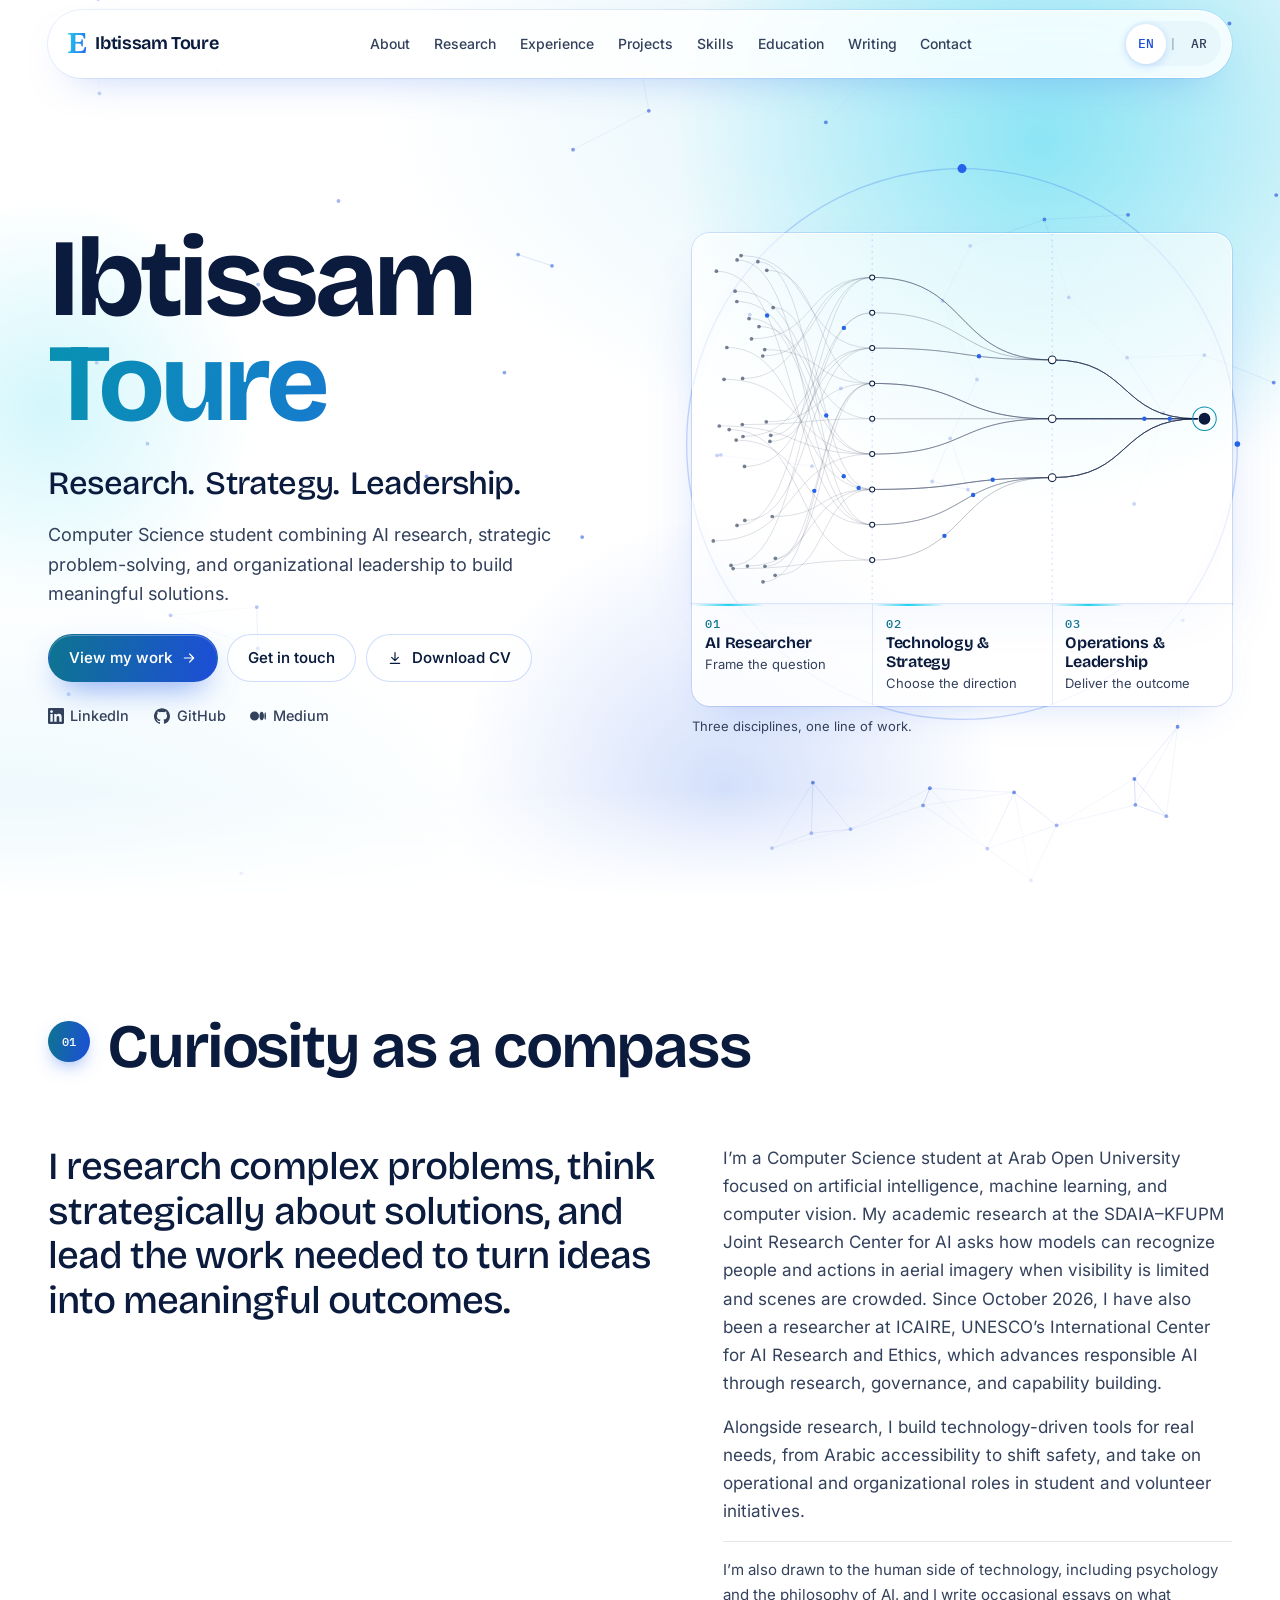
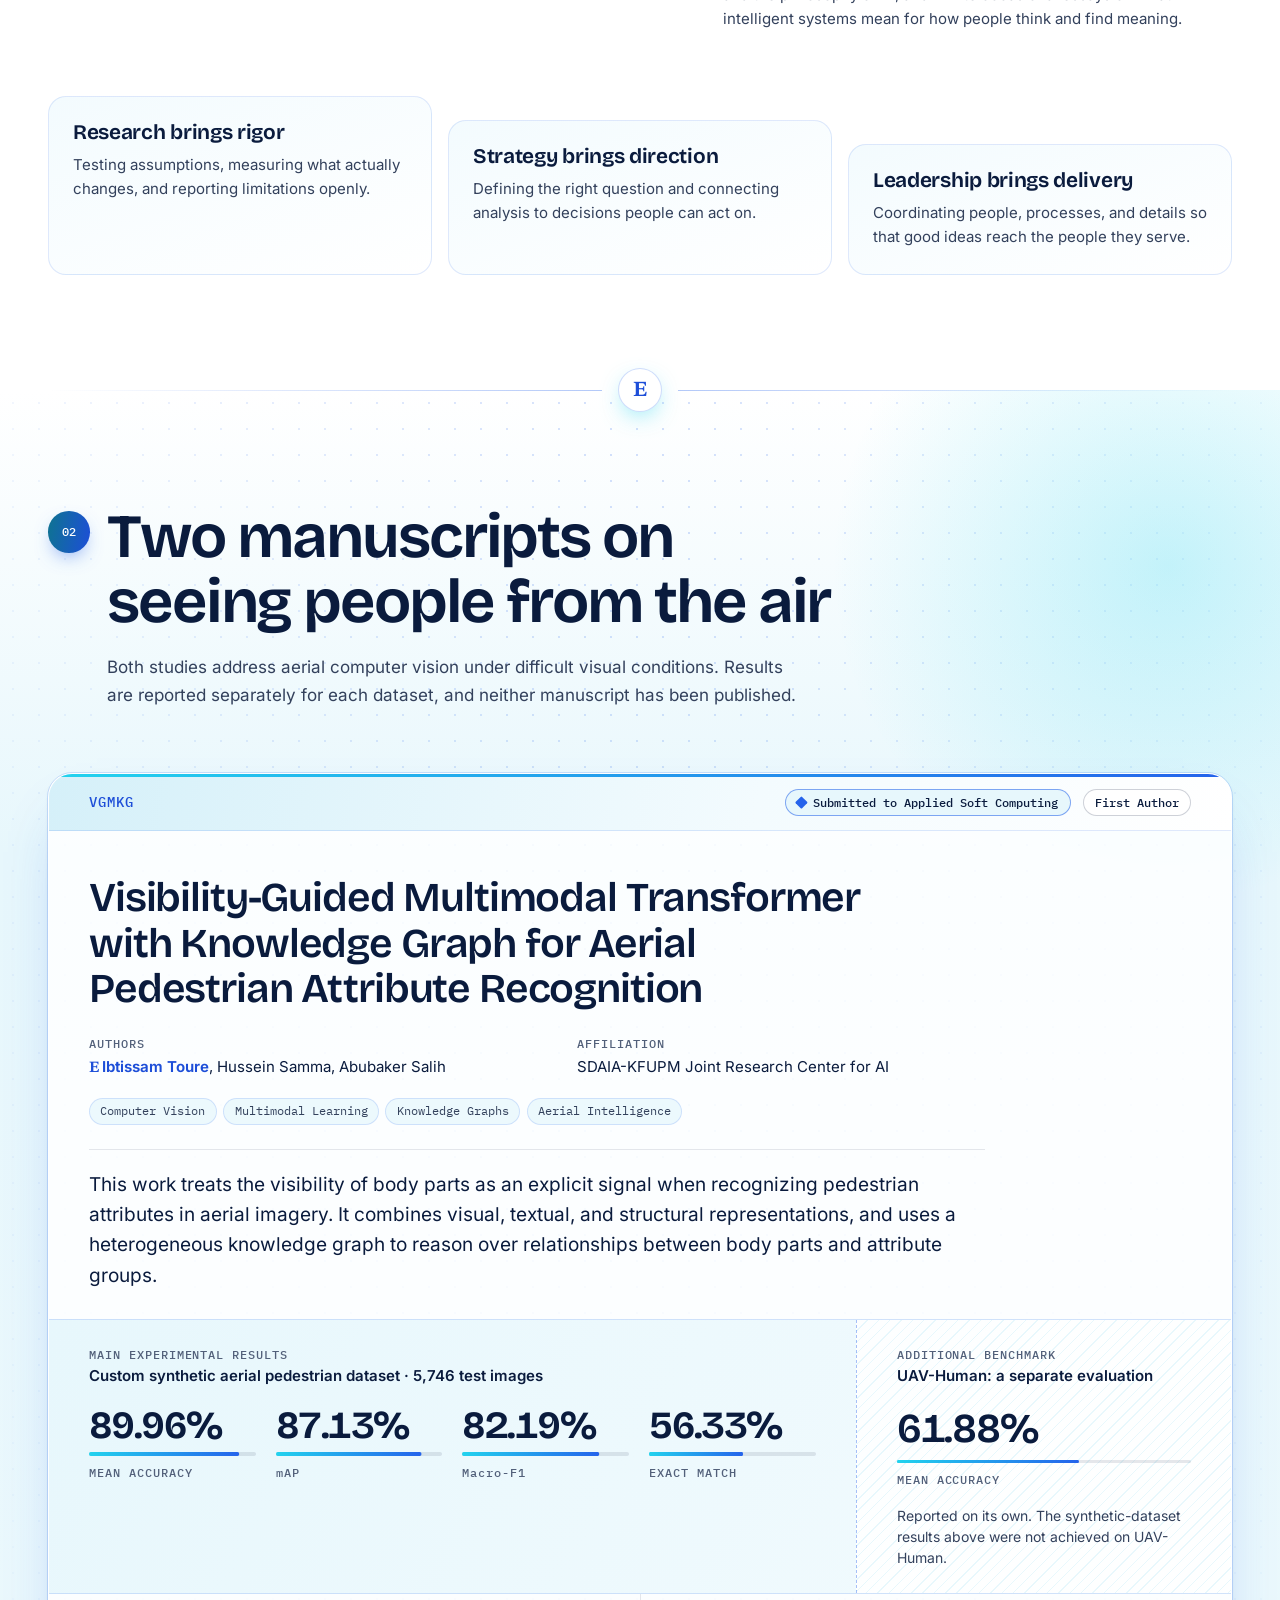
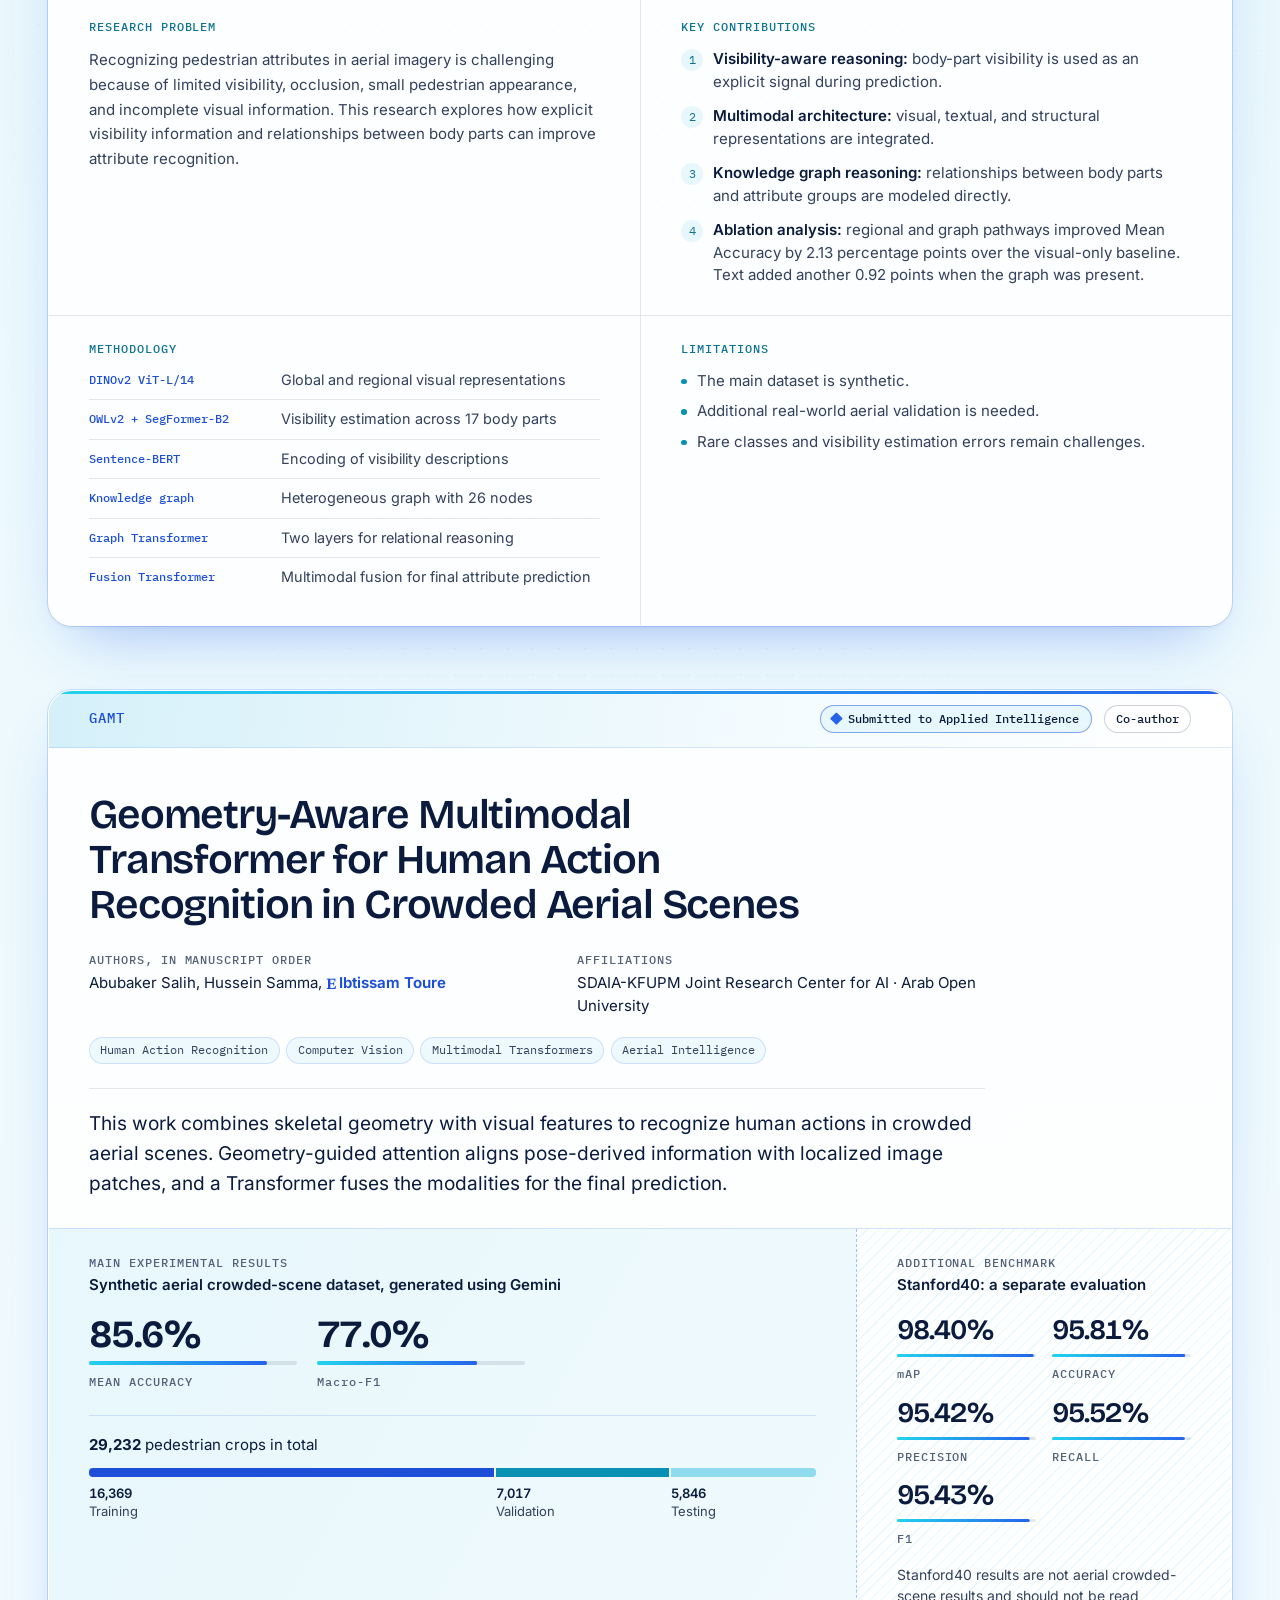
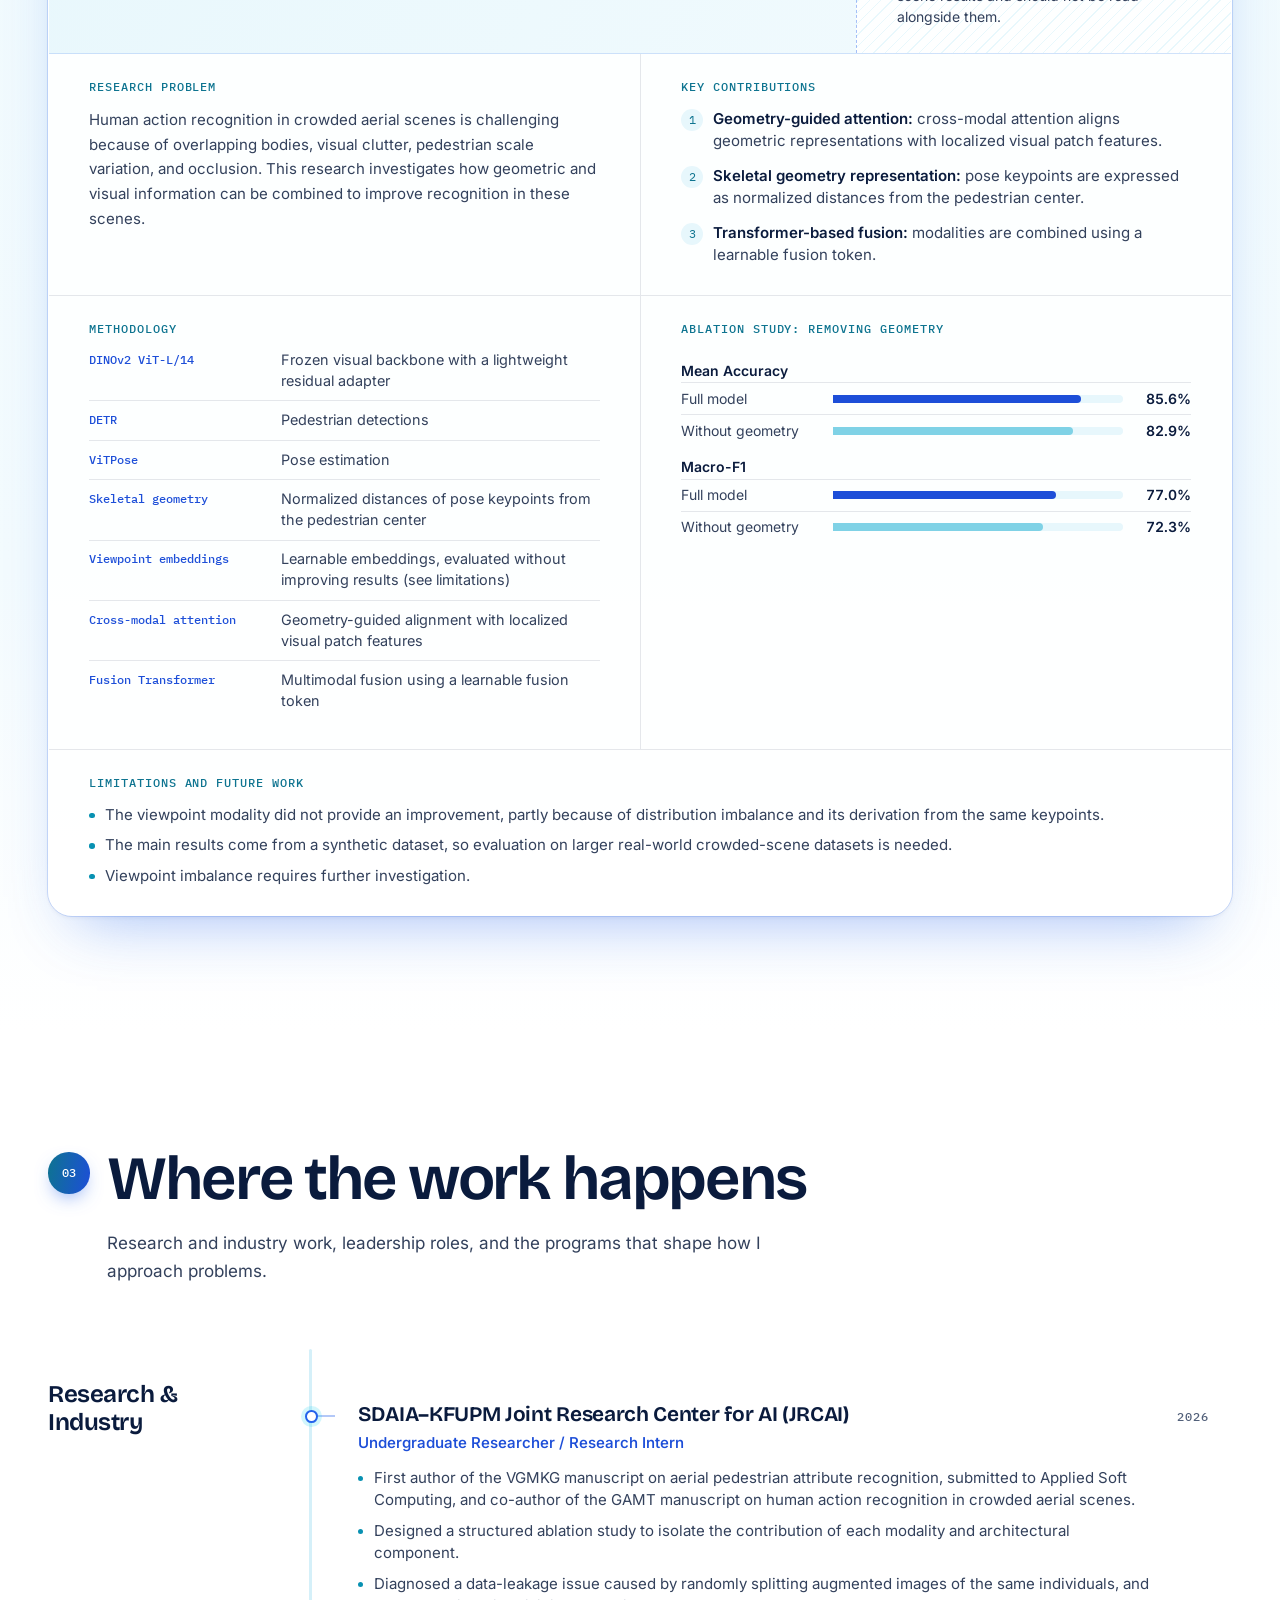
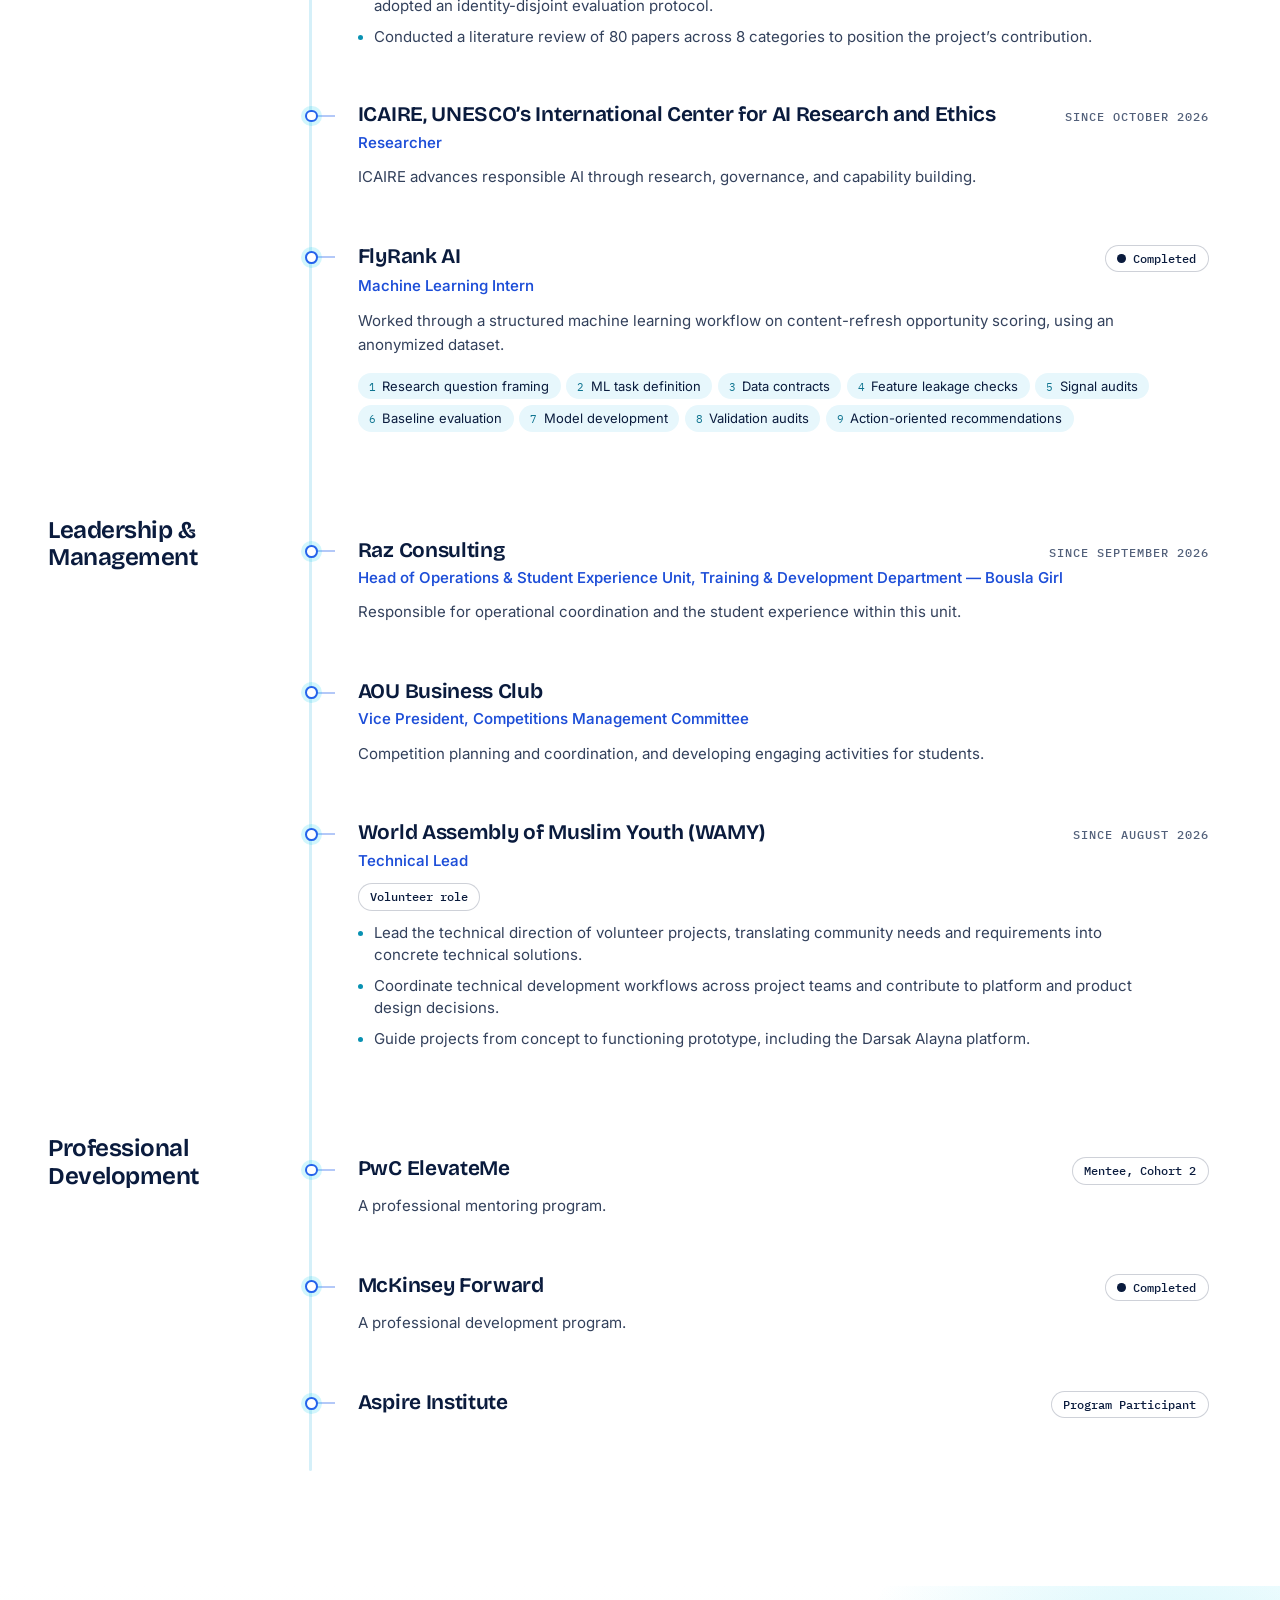
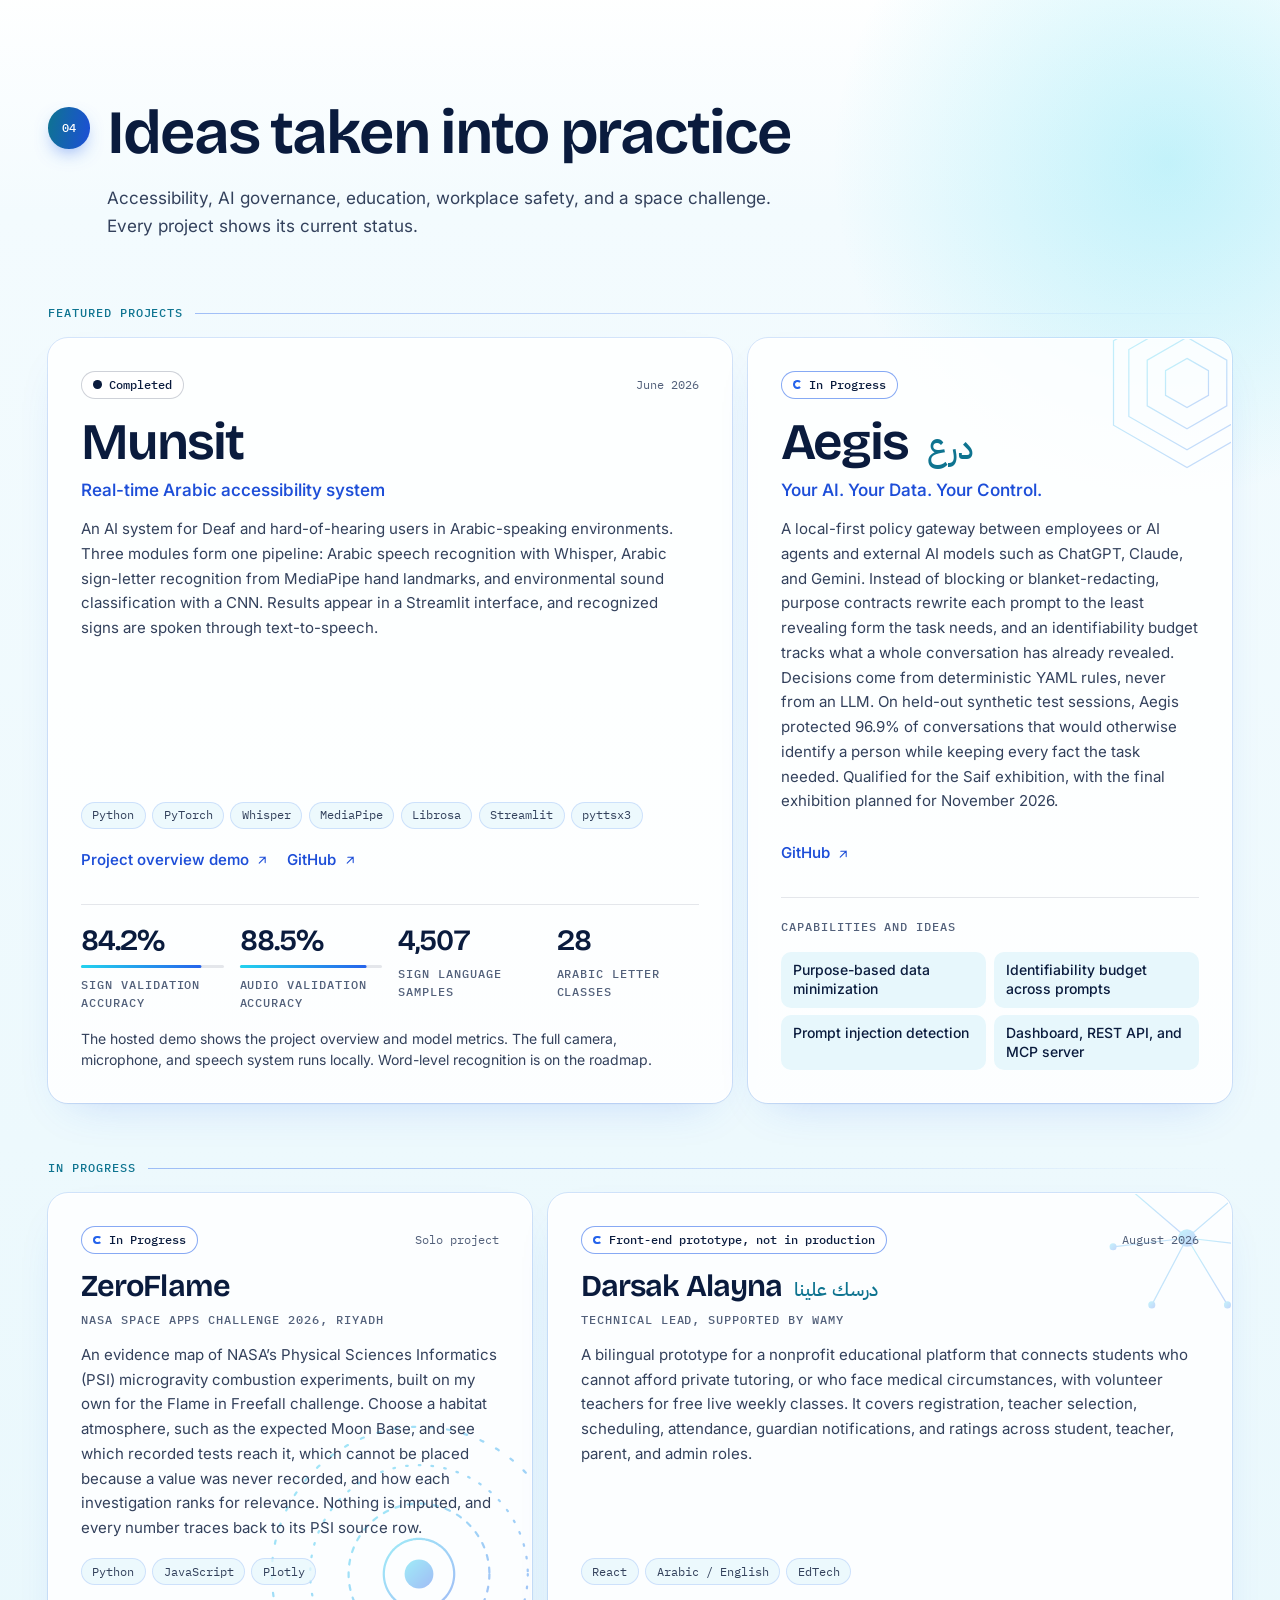
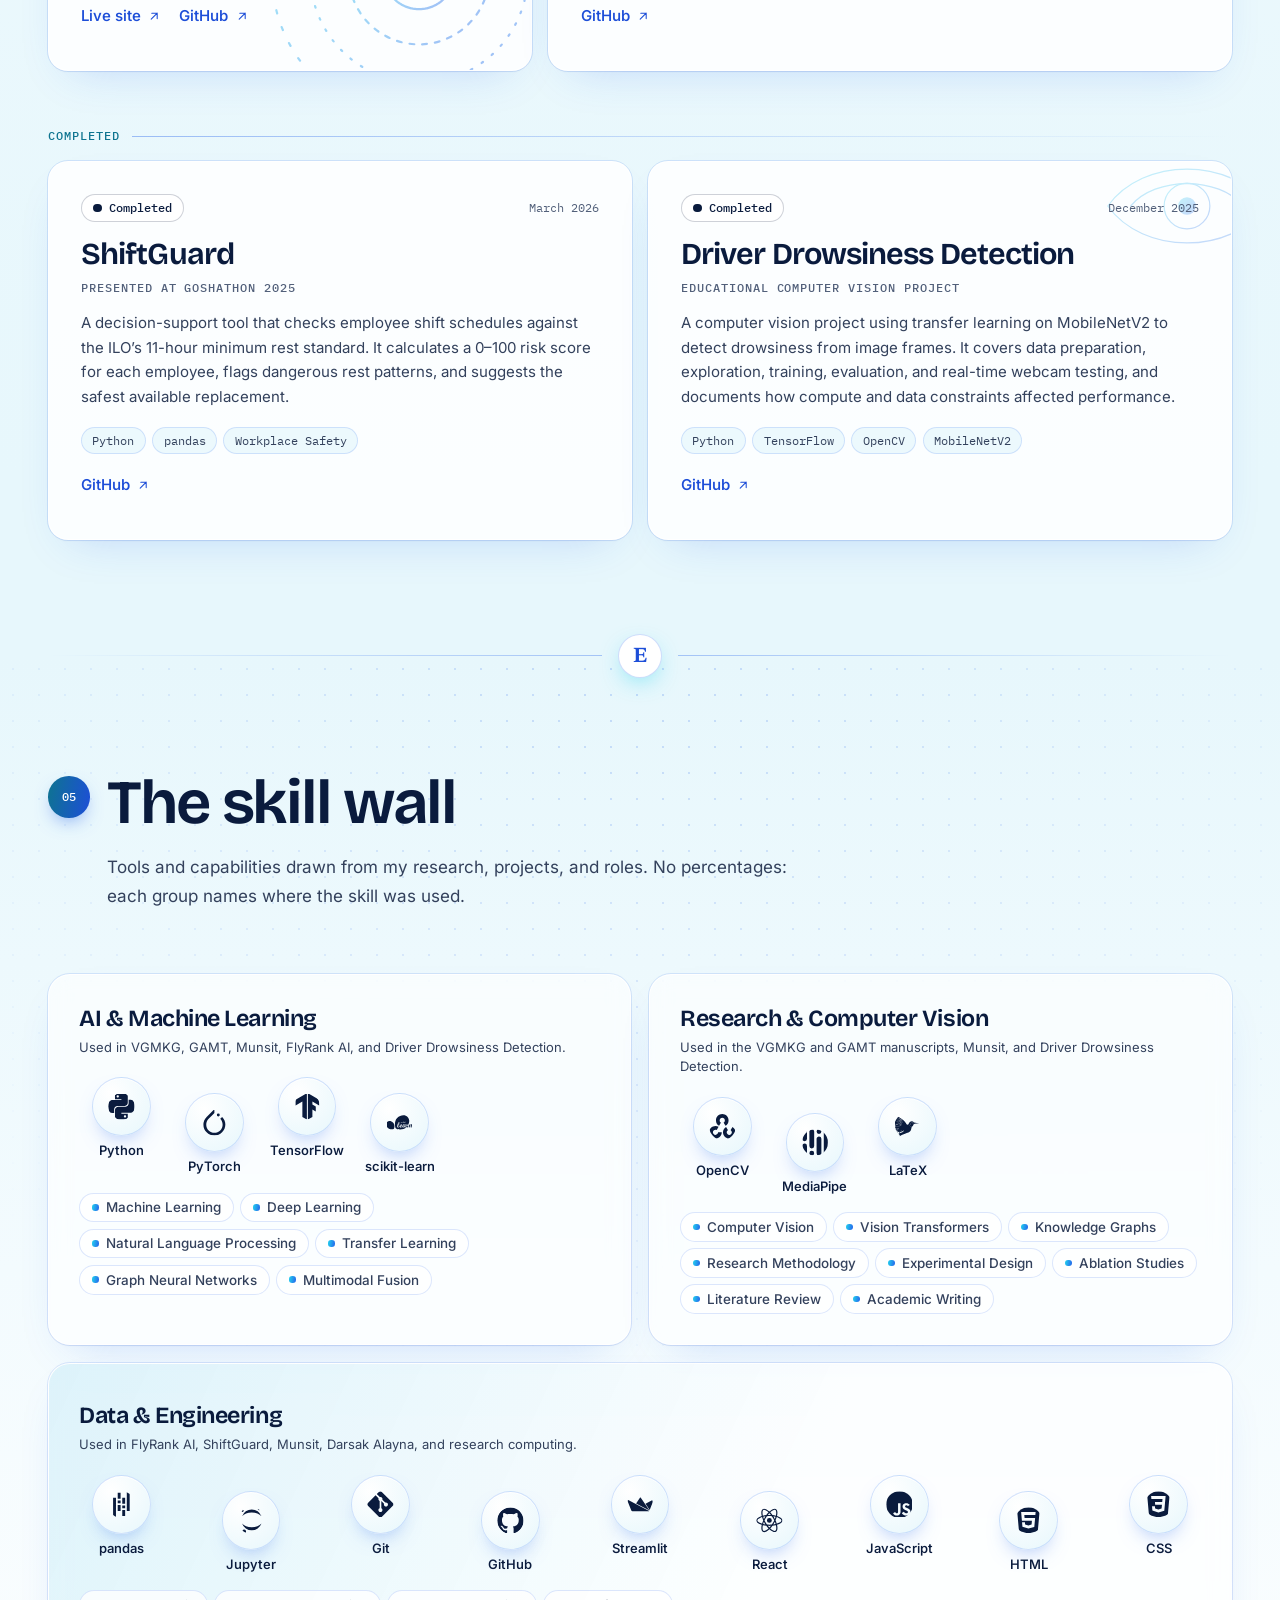
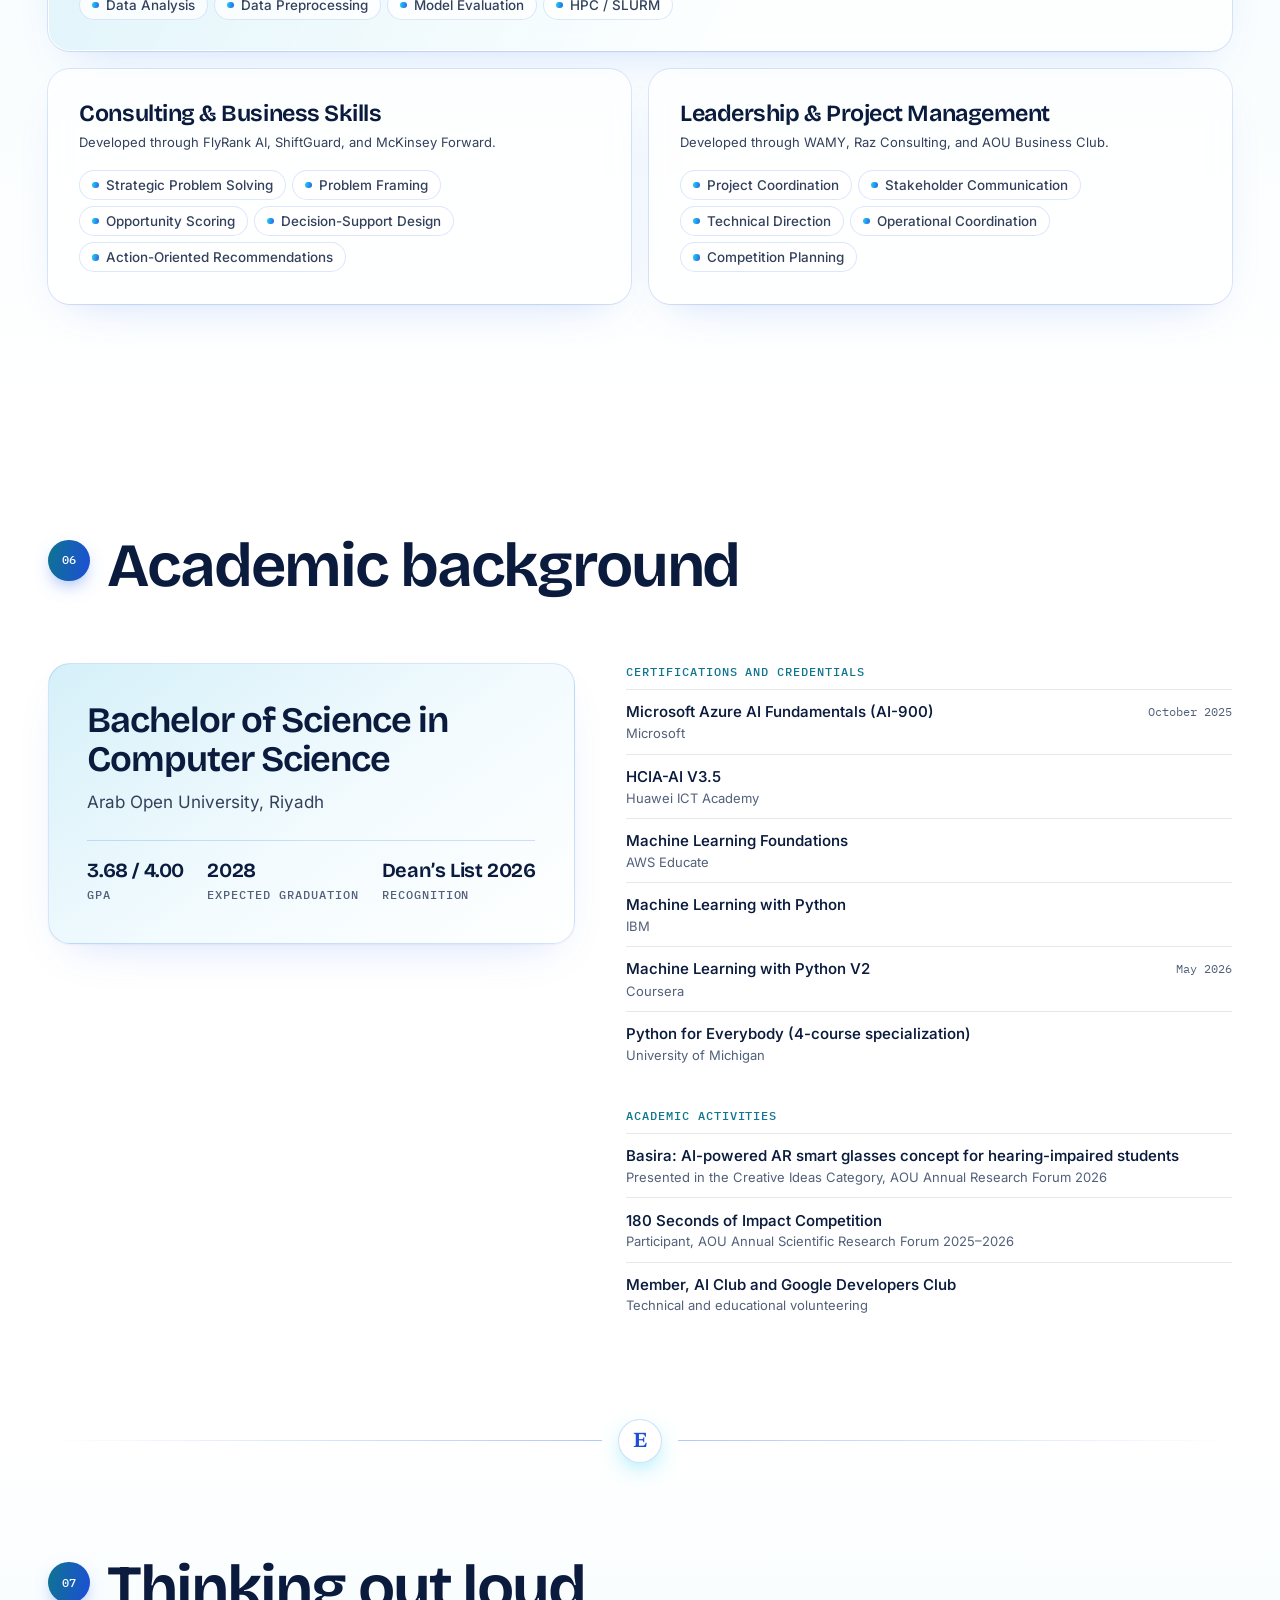
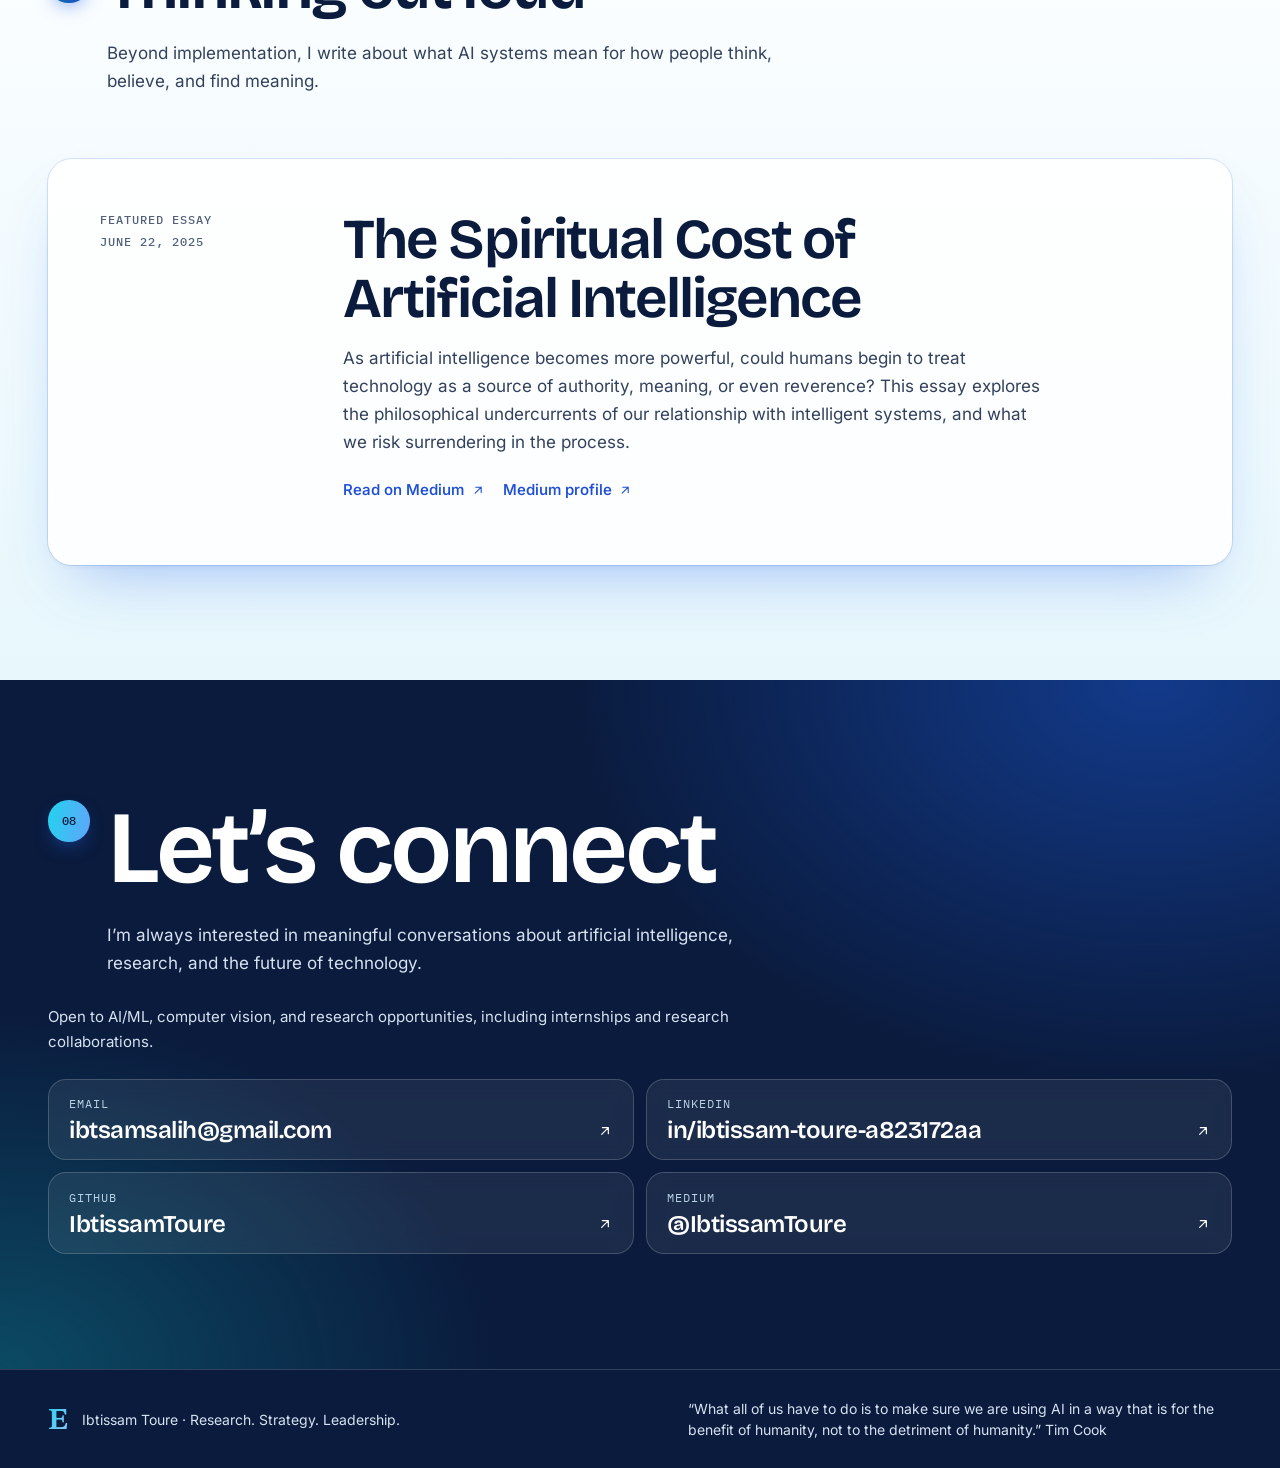
==== commit dd276fc5: "Update VGMKG status, add ICAIRE role, expand Aegis and ZeroFlame - VGMKG: submitted to Applied Soft " ====
--- a/index.html
+++ b/index.html
@@ -168,7 +168,7 @@
         <div class="about-grid" data-reveal>
           <p class="about-lead" data-i18n="about.lead">I research complex problems, think strategically about solutions, and lead the work needed to turn ideas into meaningful outcomes.</p>
           <div class="about-copy">
-            <p data-i18n="about.p1">I’m a Computer Science student at Arab Open University focused on artificial intelligence, machine learning, and computer vision. My academic research at the SDAIA–KFUPM Joint Research Center for AI asks how models can recognize people and actions in aerial imagery when visibility is limited and scenes are crowded.</p>
+            <p data-i18n="about.p1">I’m a Computer Science student at Arab Open University focused on artificial intelligence, machine learning, and computer vision. My academic research at the SDAIA–KFUPM Joint Research Center for AI asks how models can recognize people and actions in aerial imagery when visibility is limited and scenes are crowded. Since October 2026, I have also been a researcher at ICAIRE, UNESCO’s International Center for AI Research and Ethics, which advances responsible AI through research, governance, and capability building.</p>
             <p data-i18n="about.p2">Alongside research, I build technology-driven tools for real needs, from Arabic accessibility to shift safety, and take on operational and organizational roles in student and volunteer initiatives.</p>
             <p class="about-note" data-i18n="about.note">I’m also drawn to the human side of technology, including psychology and the philosophy of AI, and I write occasional essays on what intelligent systems mean for how people think and find meaning.</p>
           </div>
@@ -205,7 +205,7 @@
         <article class="paper spot" aria-labelledby="vgmkg-title" data-reveal>
           <div class="paper-bar">
             <span class="paper-code en-run" lang="en">VGMKG</span>
-            <span class="status status-draft" data-i18n="vgmkg.status">Manuscript in preparation</span>
+            <span class="status status-submitted" data-i18n="vgmkg.status">Submitted to Applied Soft Computing</span>
             <span class="status status-plain" data-i18n="vgmkg.position">First Author</span>
           </div>
           <div class="paper-head">
@@ -447,11 +447,19 @@
               </div>
               <p class="exp-role" data-i18n="exp.jrcai.role">Undergraduate Researcher / Research Intern</p>
               <ul class="plain-list exp-points">
-                <li data-i18n="exp.jrcai.p1">First author of the VGMKG manuscript on aerial pedestrian attribute recognition, and co-author of the GAMT manuscript on human action recognition in crowded aerial scenes.</li>
+                <li data-i18n="exp.jrcai.p1">First author of the VGMKG manuscript on aerial pedestrian attribute recognition, submitted to Applied Soft Computing, and co-author of the GAMT manuscript on human action recognition in crowded aerial scenes.</li>
                 <li data-i18n="exp.jrcai.p2">Designed a structured ablation study to isolate the contribution of each modality and architectural component.</li>
                 <li data-i18n="exp.jrcai.p3">Diagnosed a data-leakage issue caused by randomly splitting augmented images of the same individuals, and adopted an identity-disjoint evaluation protocol.</li>
                 <li data-i18n="exp.jrcai.p4">Conducted a literature review of 80 papers across 8 categories to position the project’s contribution.</li>
               </ul>
+            </li>
+            <li class="exp-item">
+              <div class="exp-top">
+                <h4 class="exp-org" data-i18n="exp.icaire.org">ICAIRE, UNESCO’s International Center for AI Research and Ethics</h4>
+                <span class="label" data-i18n="exp.icaire.date">Since October 2026</span>
+              </div>
+              <p class="exp-role" data-i18n="exp.icaire.role">Researcher</p>
+              <p class="exp-desc" data-i18n="exp.icaire.desc">ICAIRE advances responsible AI through research, governance, and capability building.</p>
             </li>
             <li class="exp-item">
               <div class="exp-top">
@@ -588,18 +596,18 @@
                 </div>
                 <h4><span class="en-run" lang="en">Aegis</span> <span class="project-ar" lang="ar">درع</span></h4>
                 <p class="project-tagline" data-i18n="proj.aegis.tag">Your AI. Your Data. Your Control.</p>
-                <p class="project-desc" data-i18n="proj.aegis.desc">A shadow AI governance concept focused on how organizations use AI assistants such as ChatGPT, Claude, and Gemini. Qualified for the Saif exhibition, with the final exhibition planned for November 2026.</p>
+                <p class="project-desc" data-i18n="proj.aegis.desc">A local-first policy gateway between employees or AI agents and external AI models such as ChatGPT, Claude, and Gemini. Instead of blocking or blanket-redacting, purpose contracts rewrite each prompt to the least revealing form the task needs, and an identifiability budget tracks what a whole conversation has already revealed. Decisions come from deterministic YAML rules, never from an LLM. On held-out synthetic test sessions, Aegis protected 96.9% of conversations that would otherwise identify a person while keeping every fact the task needed. Qualified for the Saif exhibition, with the final exhibition planned for November 2026.</p>
                 <div class="project-links">
-                  <span class="no-link" data-i18n="proj.noLink1">No public repository yet</span>
+                  <a class="text-link" href="https://github.com/IbtissamToure/aegis-v2" target="_blank" rel="noopener">GitHub<svg class="icon-line flip" viewBox="0 0 24 24" aria-hidden="true"><path d="M7 17 17 7M8 7h9v9"/></svg></a>
                 </div>
               </div>
               <div class="project-side">
                 <h5 class="label" style="margin:0" data-i18n="proj.aegis.capTitle">Capabilities and ideas</h5>
                 <ul class="cap-list">
-                  <li data-i18n="proj.aegis.c1">Shadow AI governance</li>
-                  <li data-i18n="proj.aegis.c2">Data minimization</li>
+                  <li data-i18n="proj.aegis.c1">Purpose-based data minimization</li>
+                  <li data-i18n="proj.aegis.c2">Identifiability budget across prompts</li>
                   <li data-i18n="proj.aegis.c3">Prompt injection detection</li>
-                  <li data-i18n="proj.aegis.c4">Monitoring dashboard</li>
+                  <li data-i18n="proj.aegis.c4">Dashboard, REST API, and MCP server</li>
                 </ul>
               </div>
             </article>
@@ -613,13 +621,17 @@
               <svg class="project-motif large" viewBox="0 0 200 200" aria-hidden="true"><circle cx="100" cy="100" r="22" stroke-dasharray="1 0"/><circle cx="100" cy="100" r="44" stroke-dasharray="3 5"/><circle cx="100" cy="100" r="68" stroke-dasharray="1 7"/><circle cx="100" cy="100" r="92" stroke-dasharray="2 9"/><circle class="fill" cx="100" cy="100" r="9"/></svg>
               <div class="project-top">
                 <span class="status status-progress" data-i18n="status.progress2">In Progress</span>
-                <span class="project-date" data-i18n="proj.zero.team">Team of 3</span>
+                <span class="project-date" data-i18n="proj.zero.team">Solo project</span>
               </div>
               <h4 class="en-run" lang="en">ZeroFlame</h4>
               <p class="project-role label" data-i18n="proj.zero.event">NASA Space Apps Challenge 2026, Riyadh</p>
-              <p class="project-desc" data-i18n="proj.zero.desc">A team project for the Flame in Freefall challenge.</p>
+              <p class="project-desc" data-i18n="proj.zero.desc">An evidence map of NASA’s Physical Sciences Informatics (PSI) microgravity combustion experiments, built on my own for the Flame in Freefall challenge. Choose a habitat atmosphere, such as the expected Moon Base, and see which recorded tests reach it, which cannot be placed because a value was never recorded, and how each investigation ranks for relevance. Nothing is imputed, and every number traces back to its PSI source row.</p>
+              <ul class="tags">
+                <li dir="ltr">Python</li><li dir="ltr">JavaScript</li><li dir="ltr">Plotly</li>
+              </ul>
               <div class="project-links">
-                <span class="no-link" data-i18n="proj.noLink2">No public repository yet</span>
+                <a class="text-link" href="https://ibtissamtoure.github.io/ZeroFlame/" target="_blank" rel="noopener"><span data-i18n="proj.zero.live">Live site</span><svg class="icon-line flip" viewBox="0 0 24 24" aria-hidden="true"><path d="M7 17 17 7M8 7h9v9"/></svg></a>
+                <a class="text-link" href="https://github.com/IbtissamToure/ZeroFlame" target="_blank" rel="noopener">GitHub<svg class="icon-line flip" viewBox="0 0 24 24" aria-hidden="true"><path d="M7 17 17 7M8 7h9v9"/></svg></a>
               </div>
             </article>
 
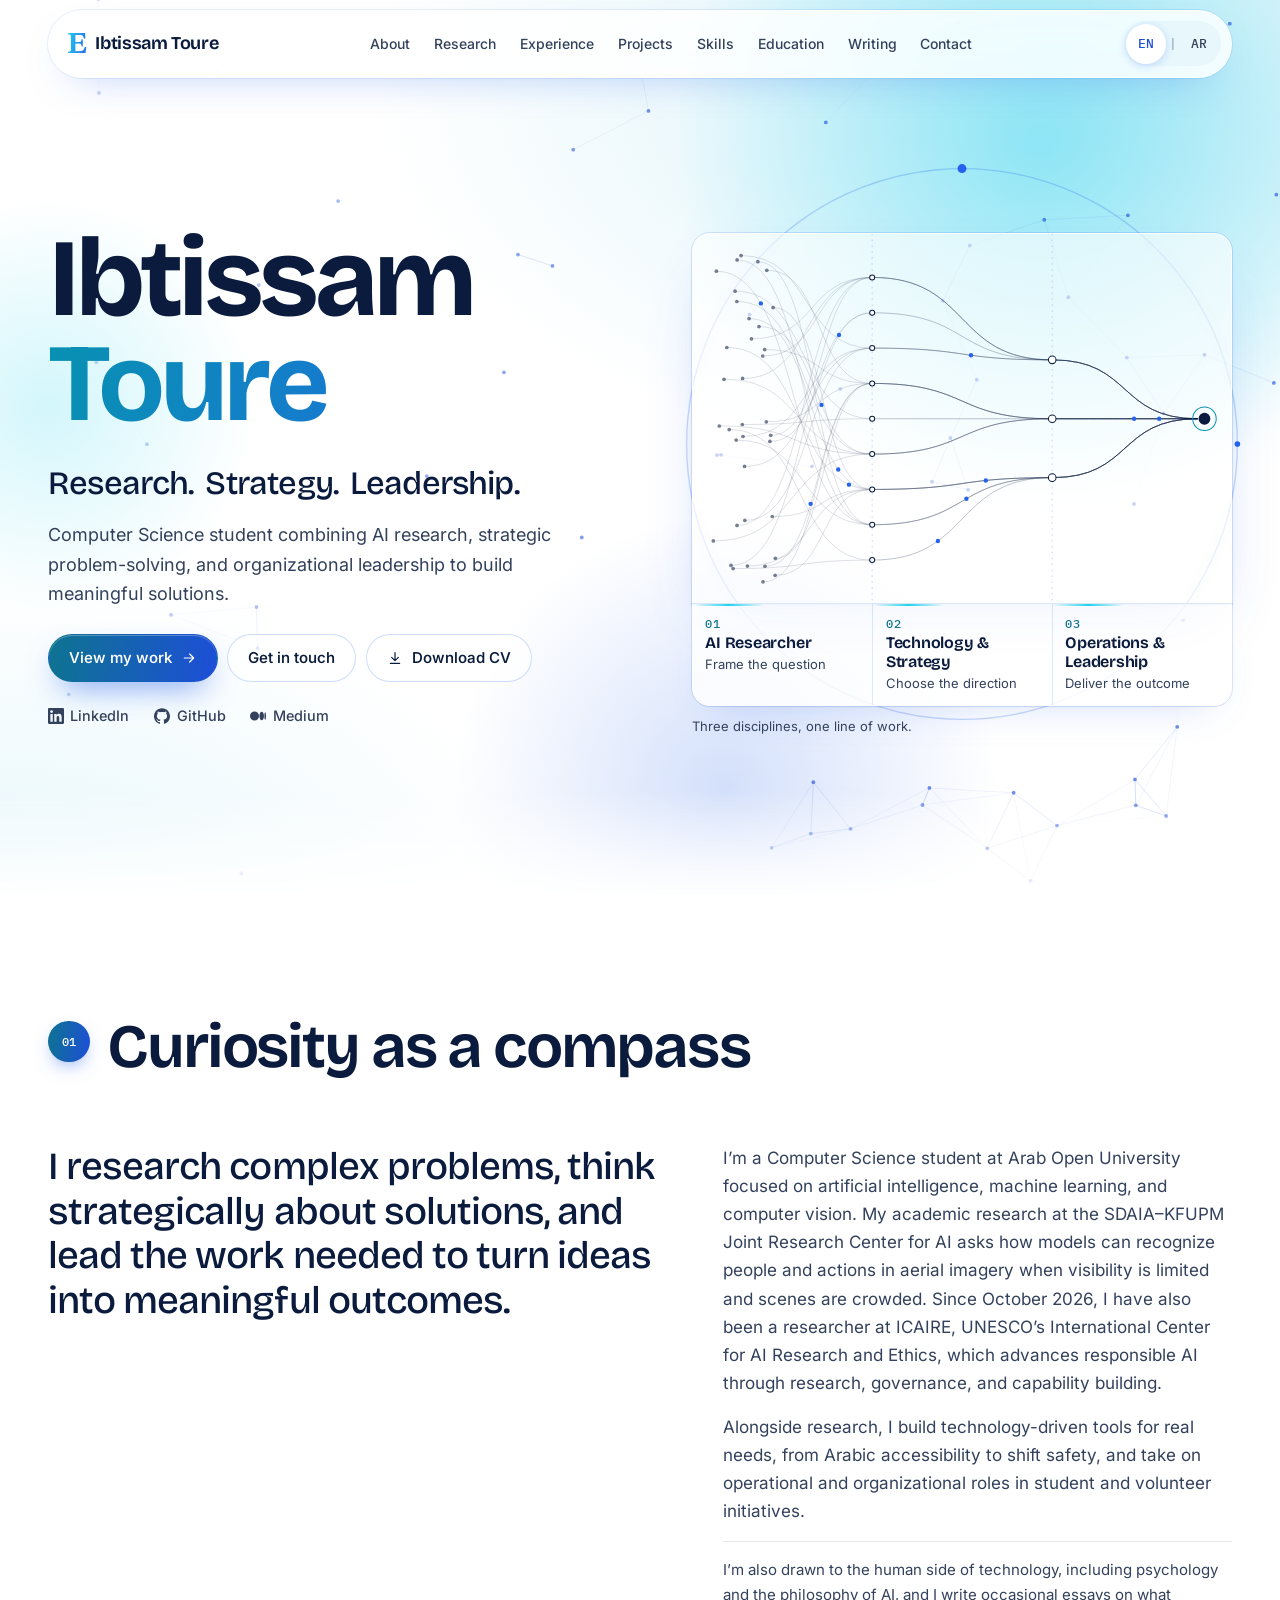
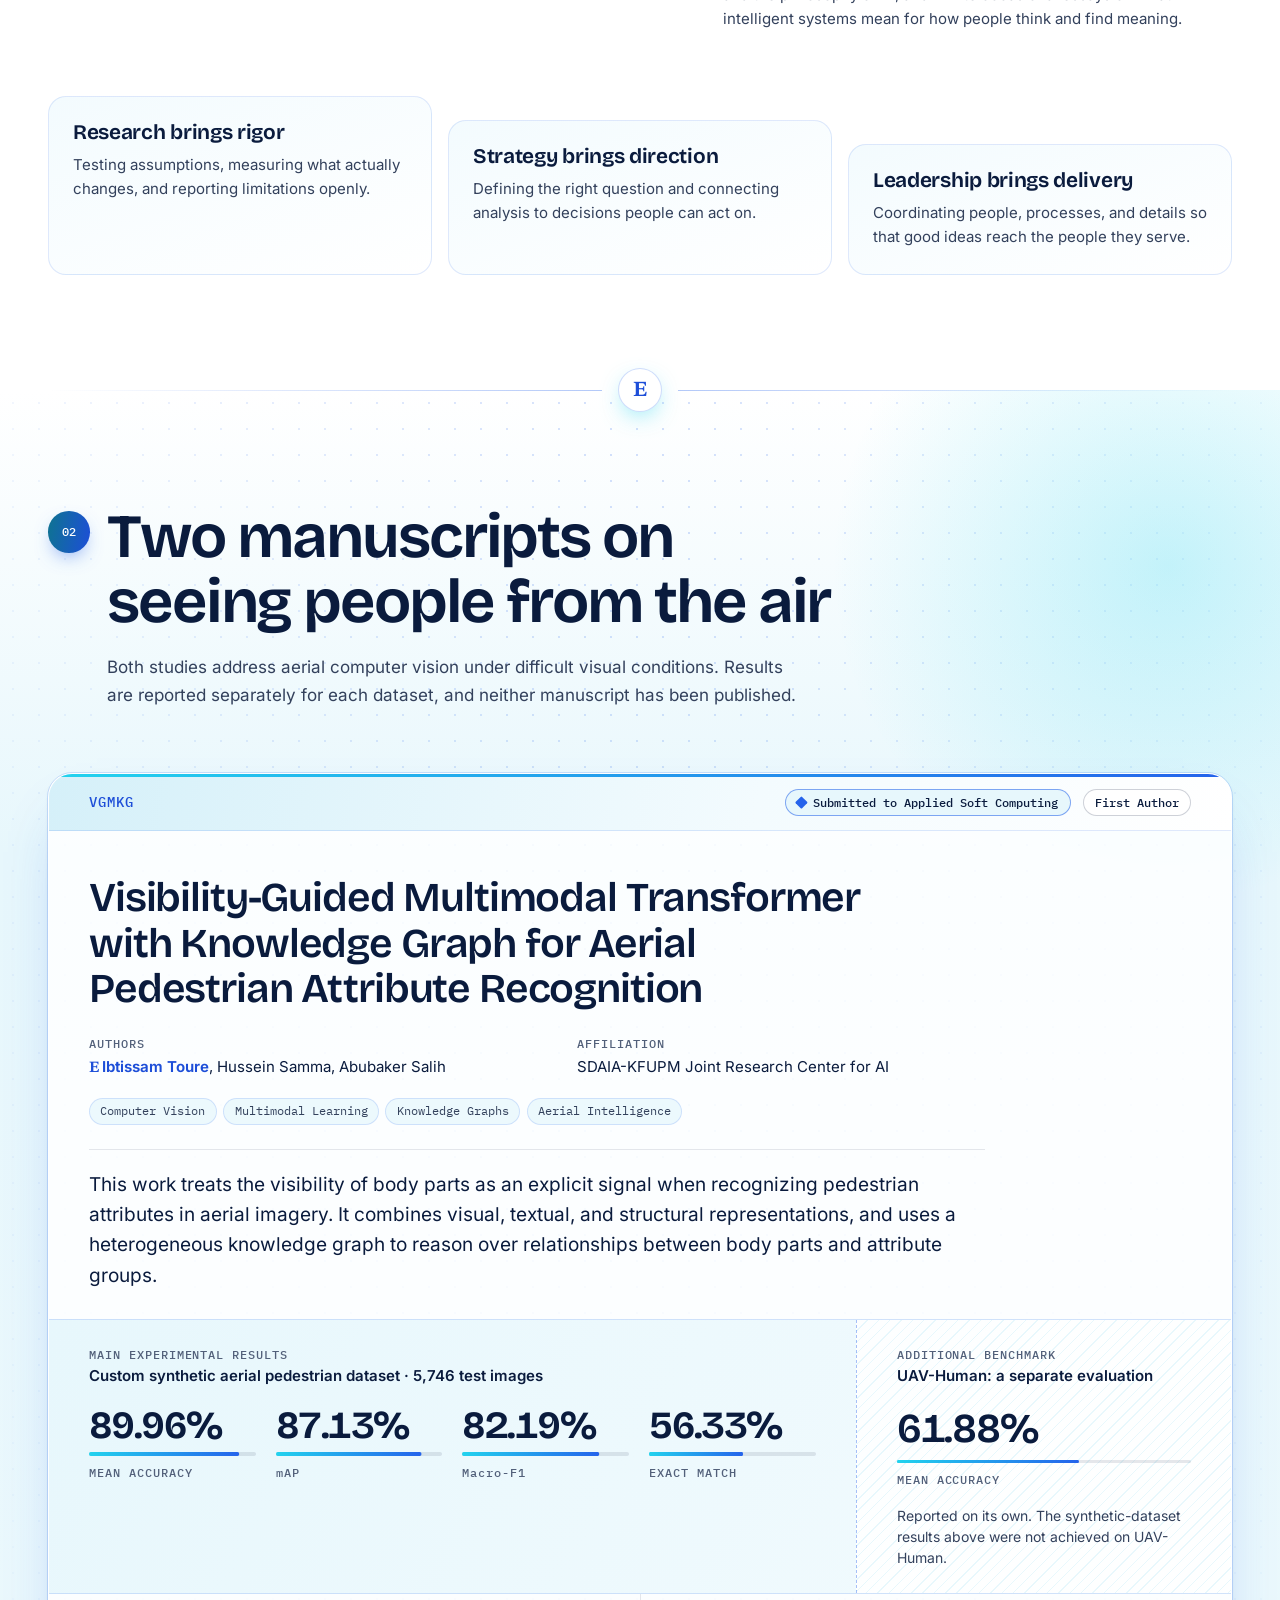
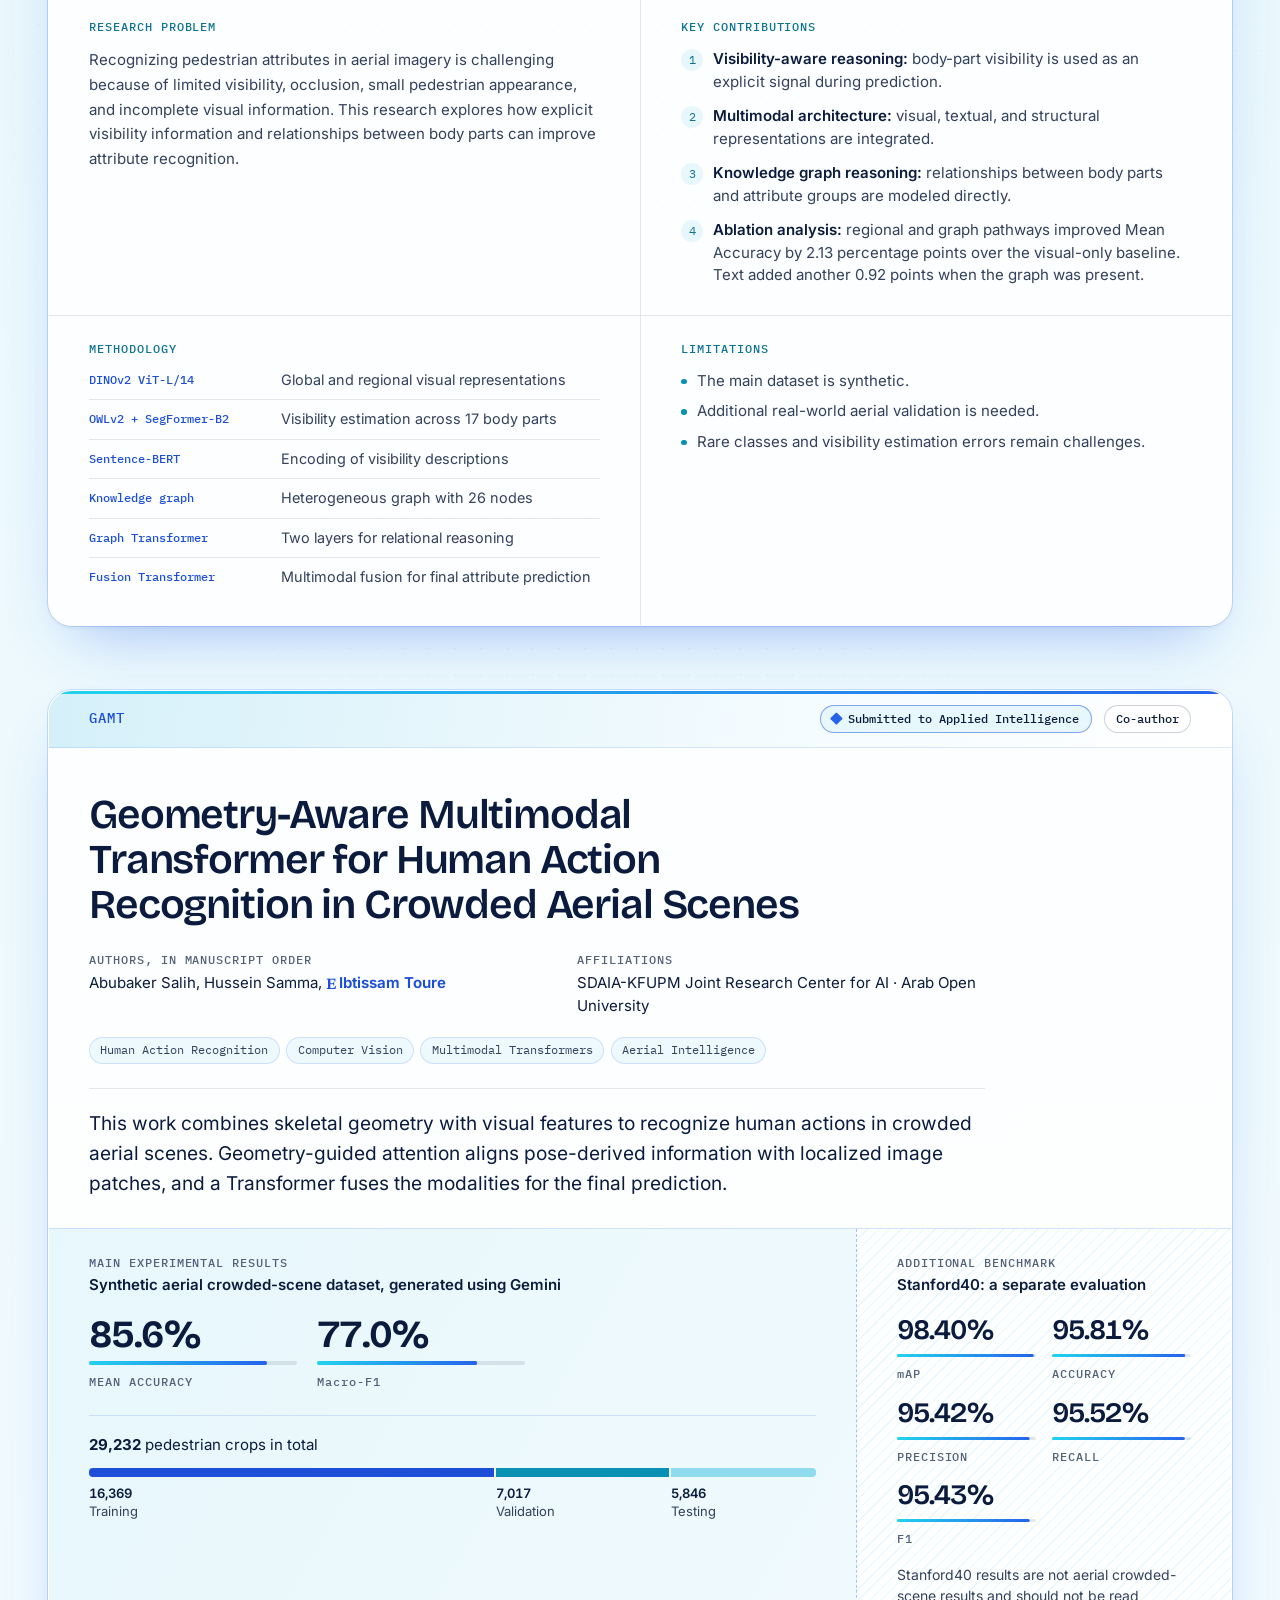
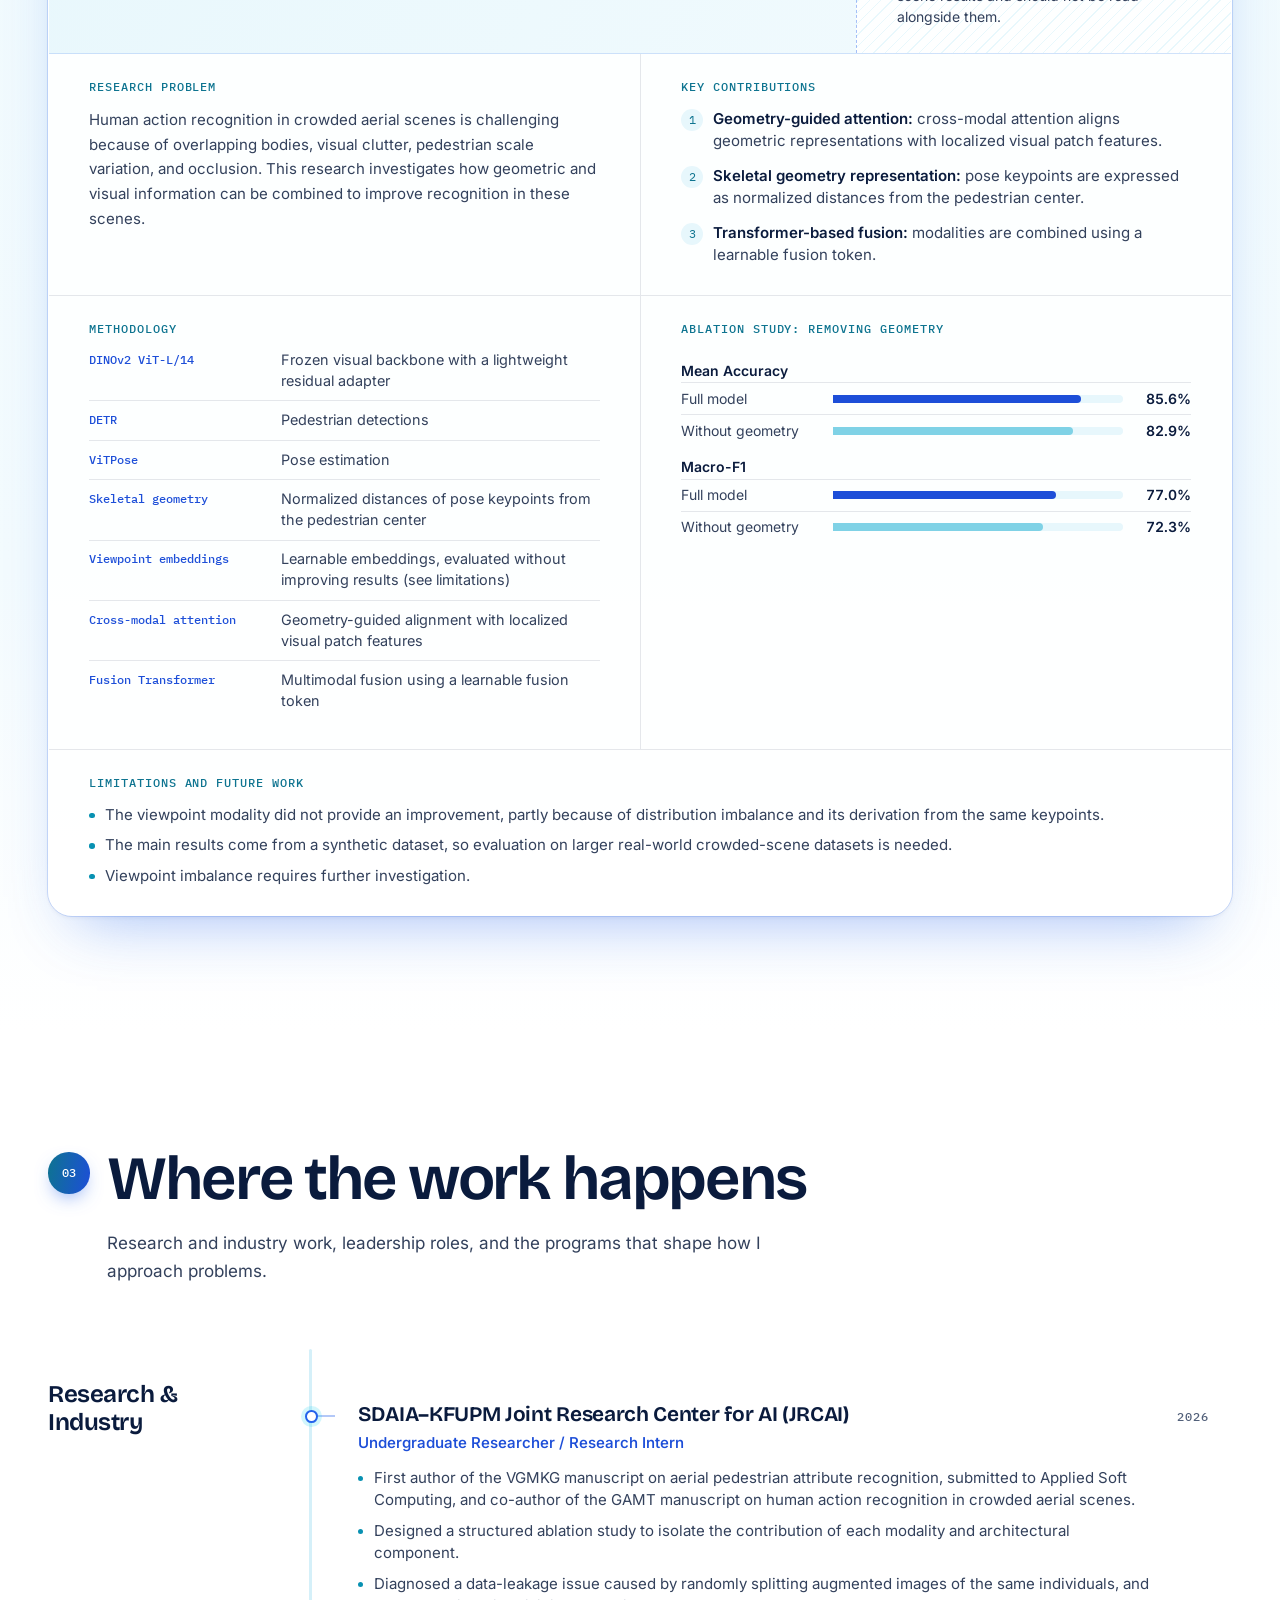
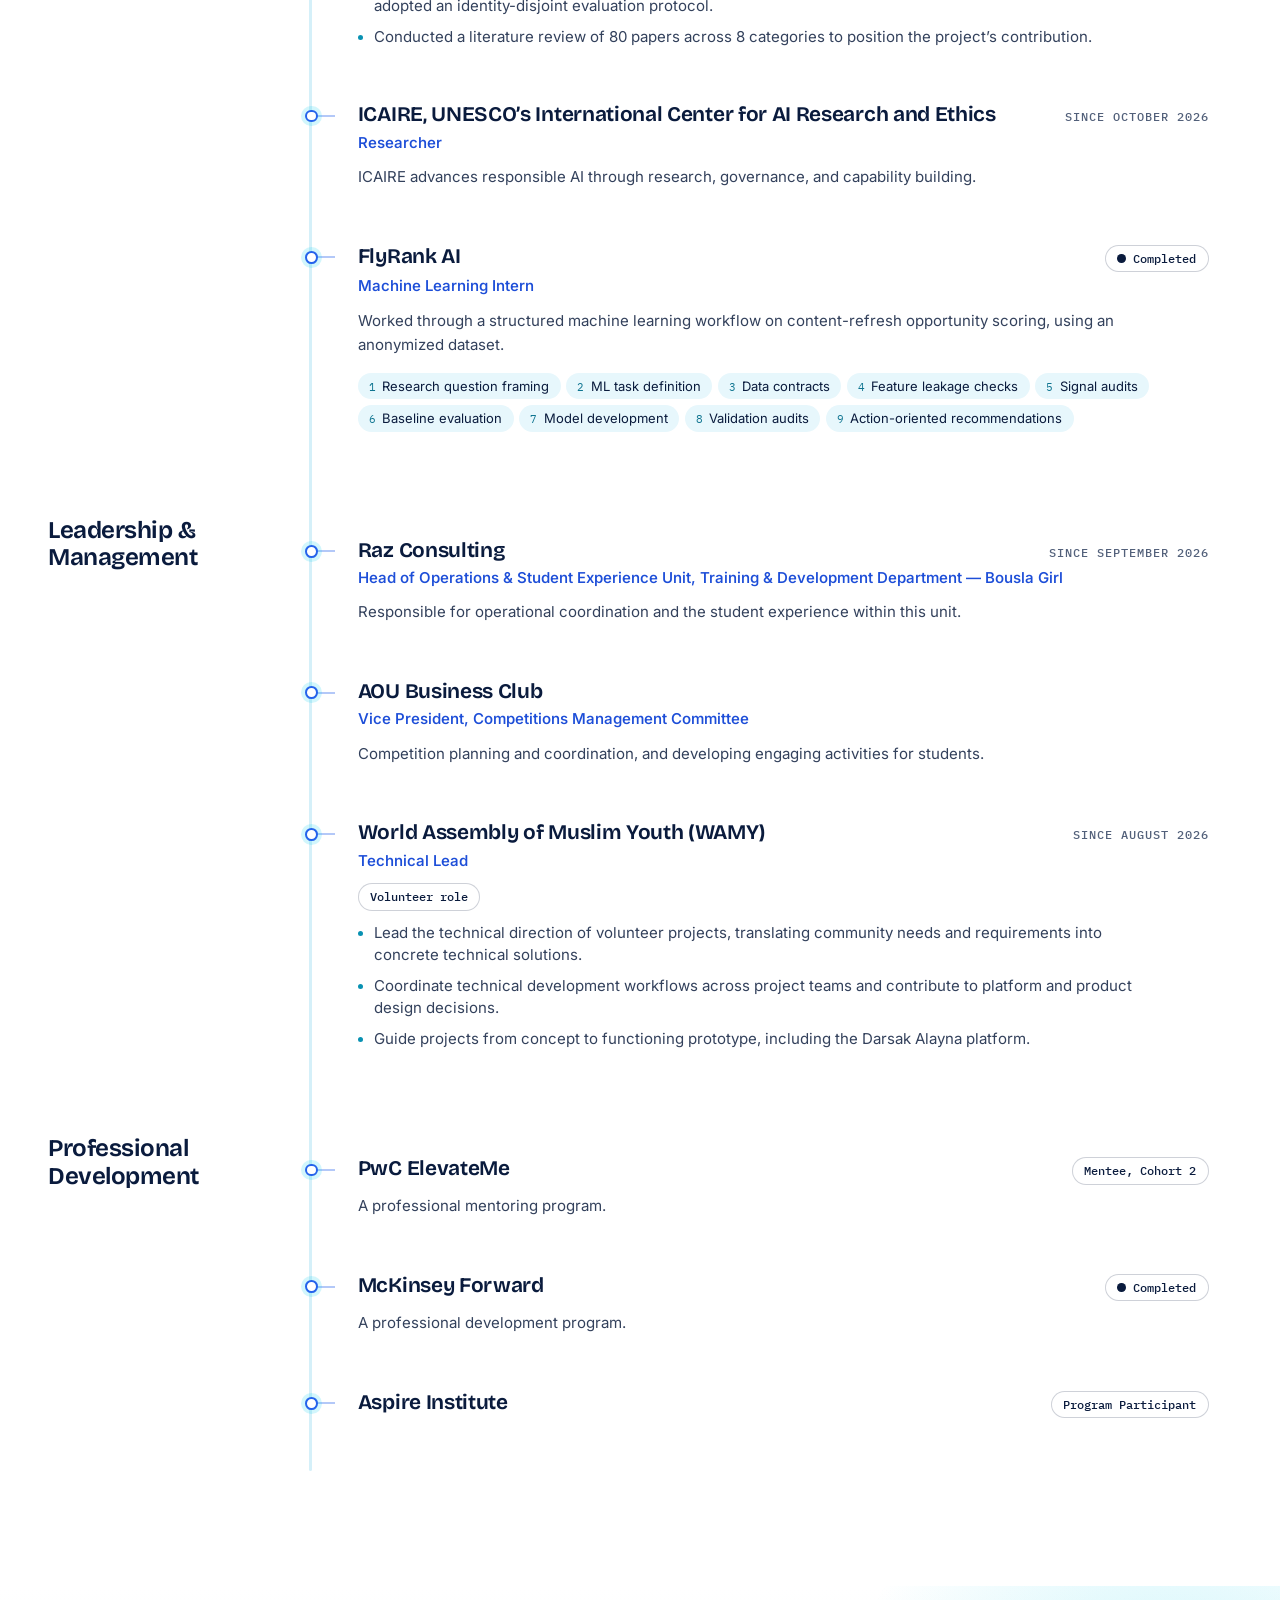
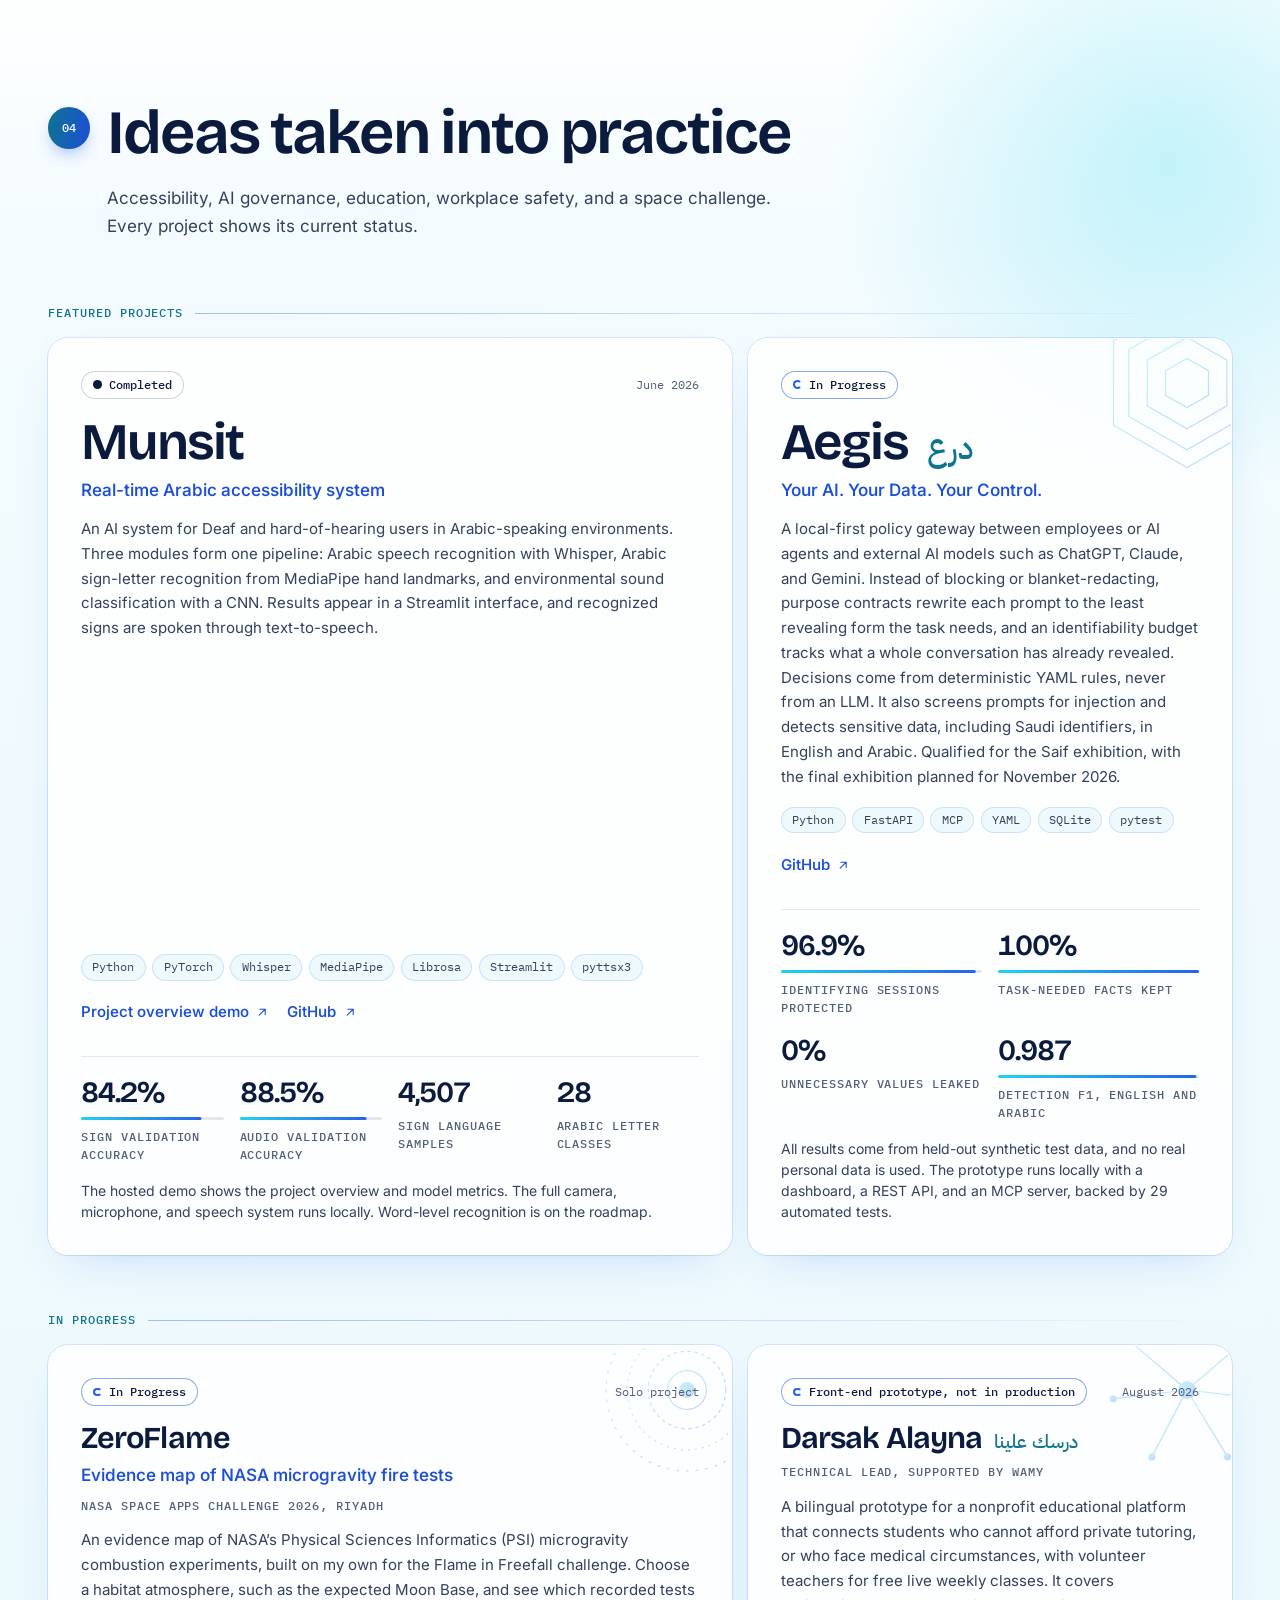
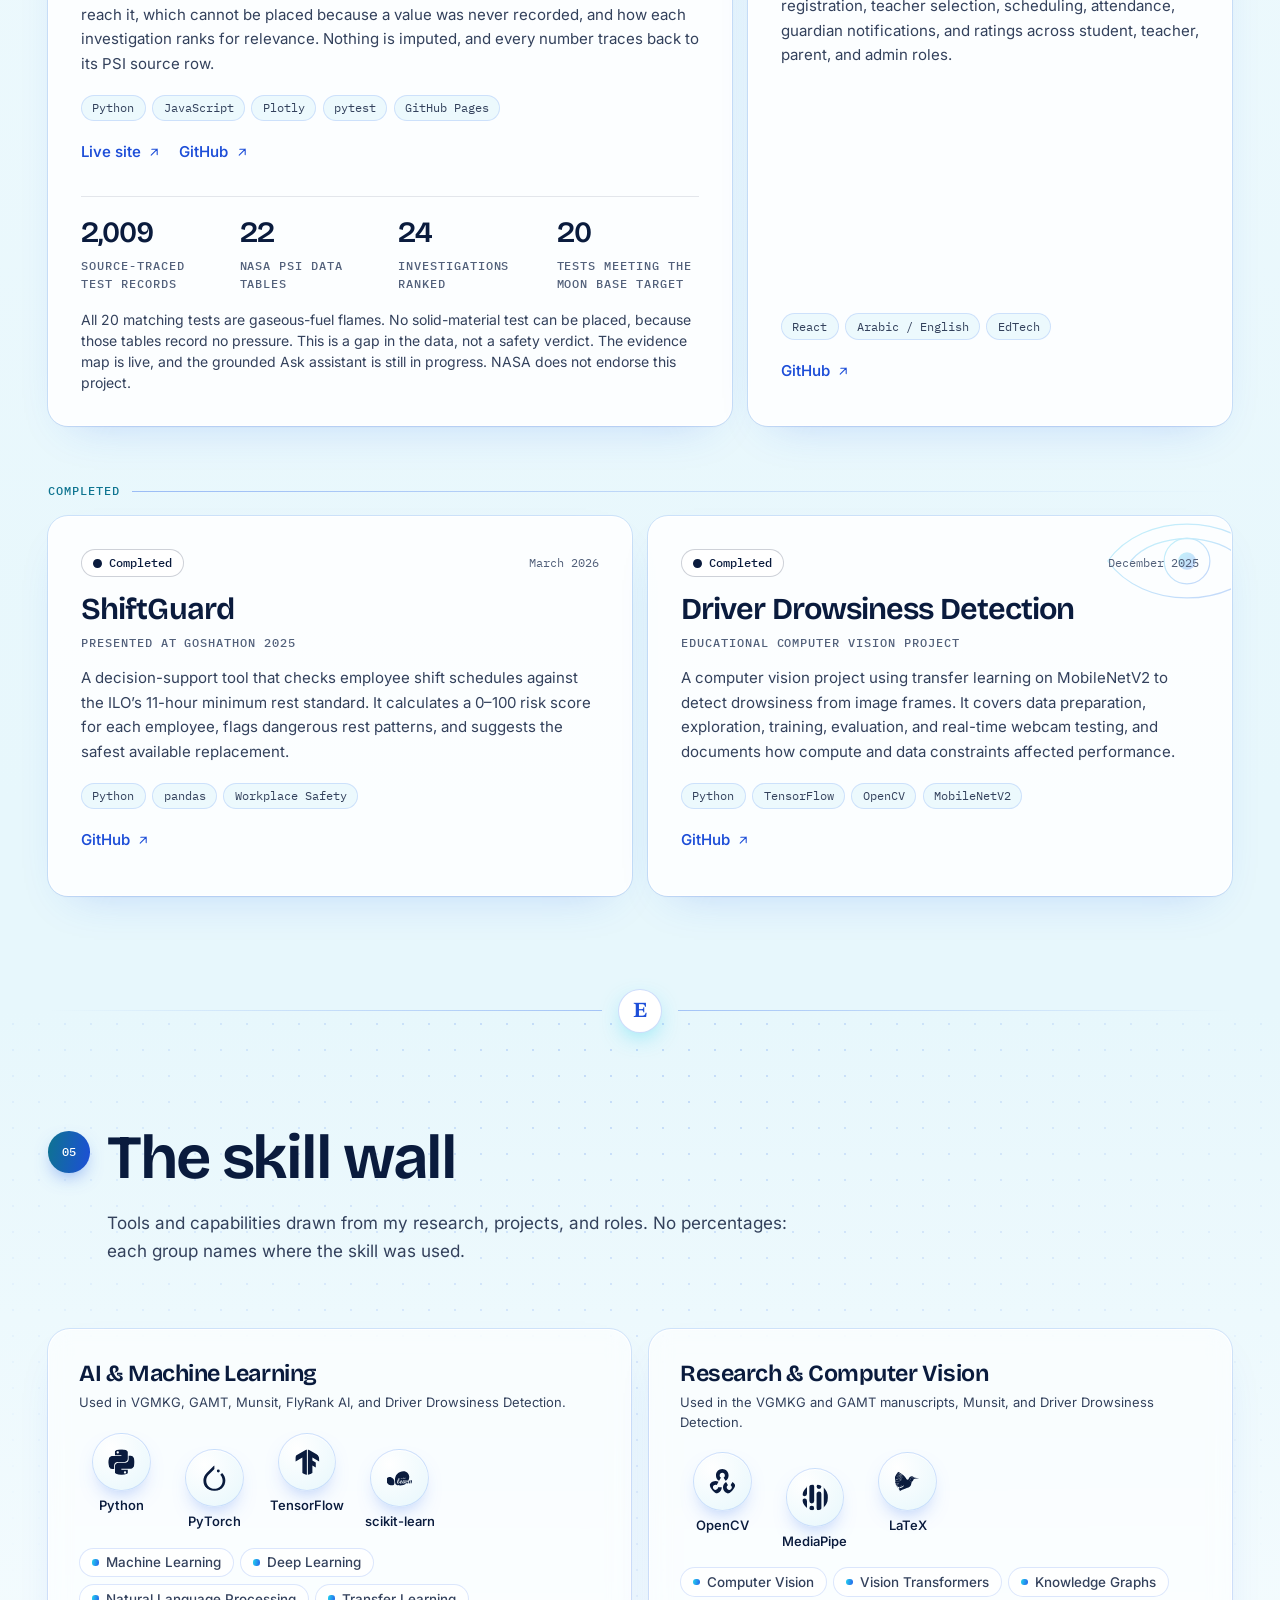
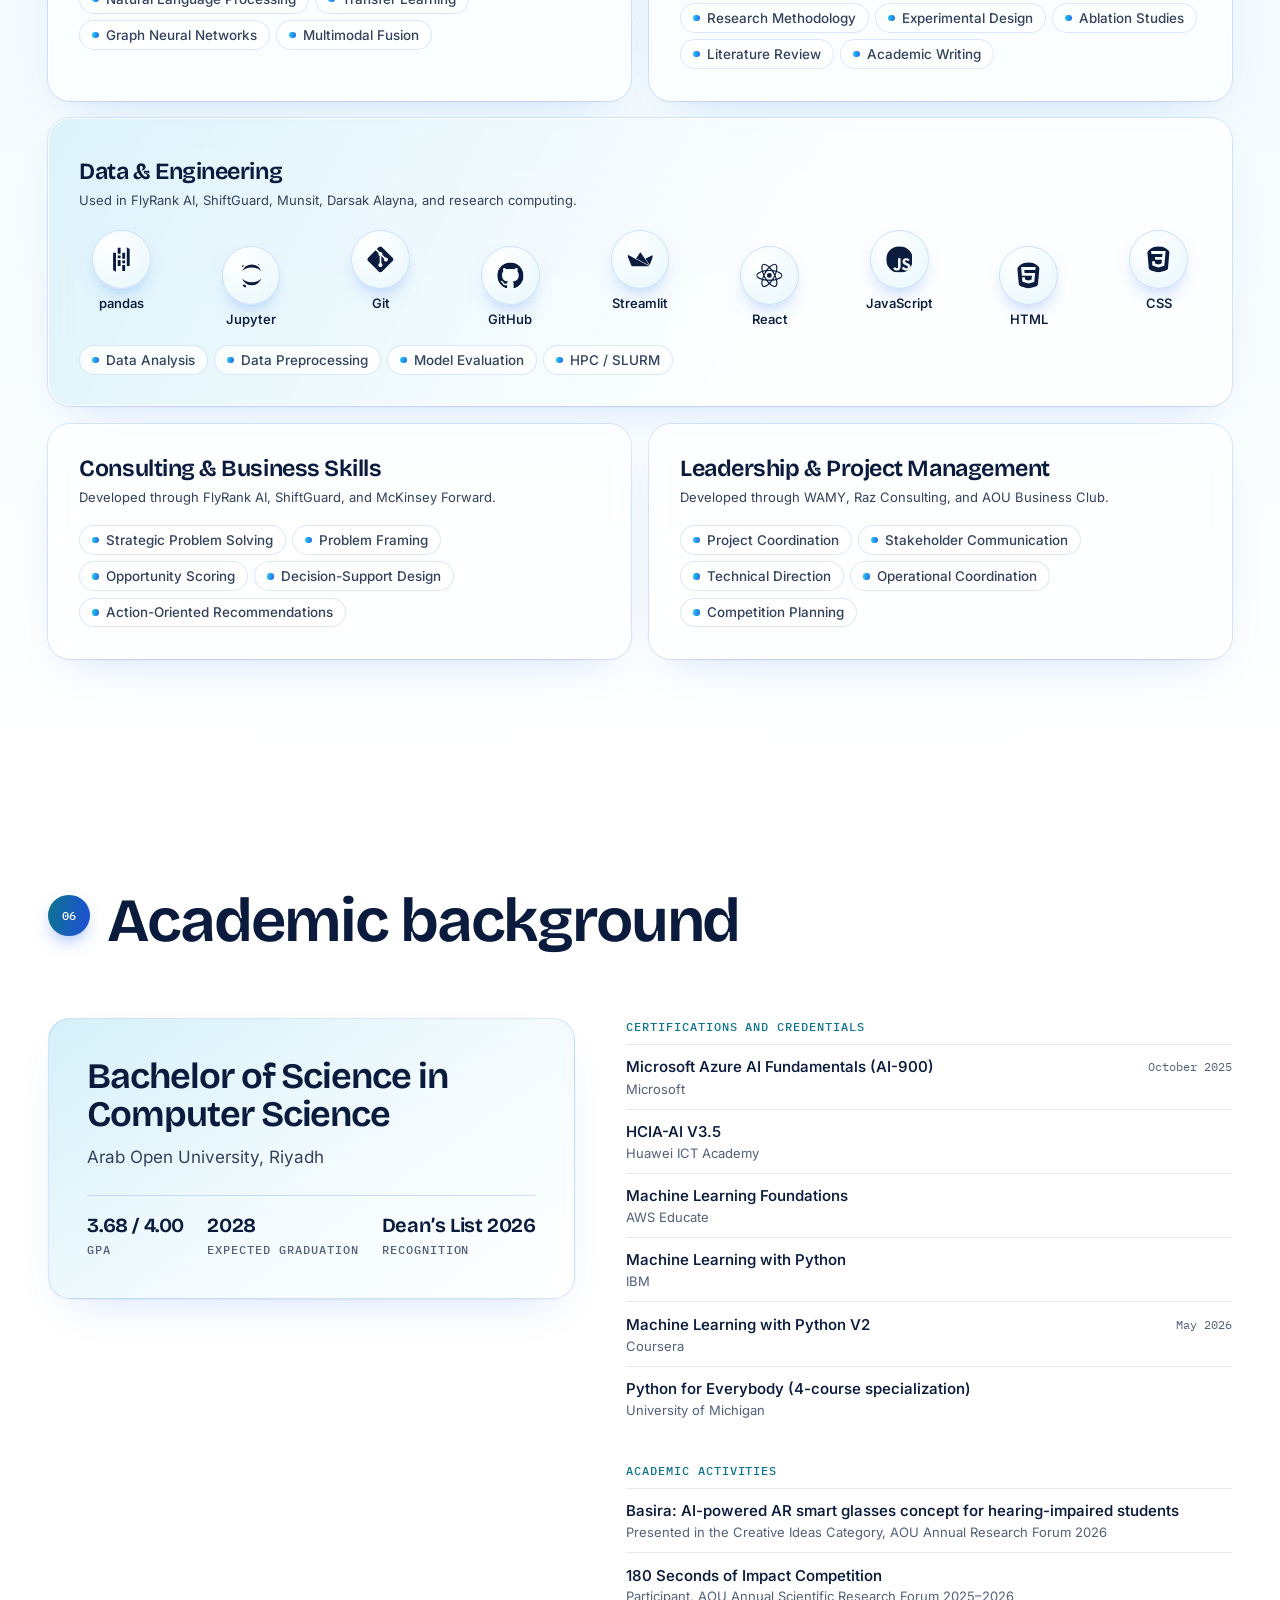
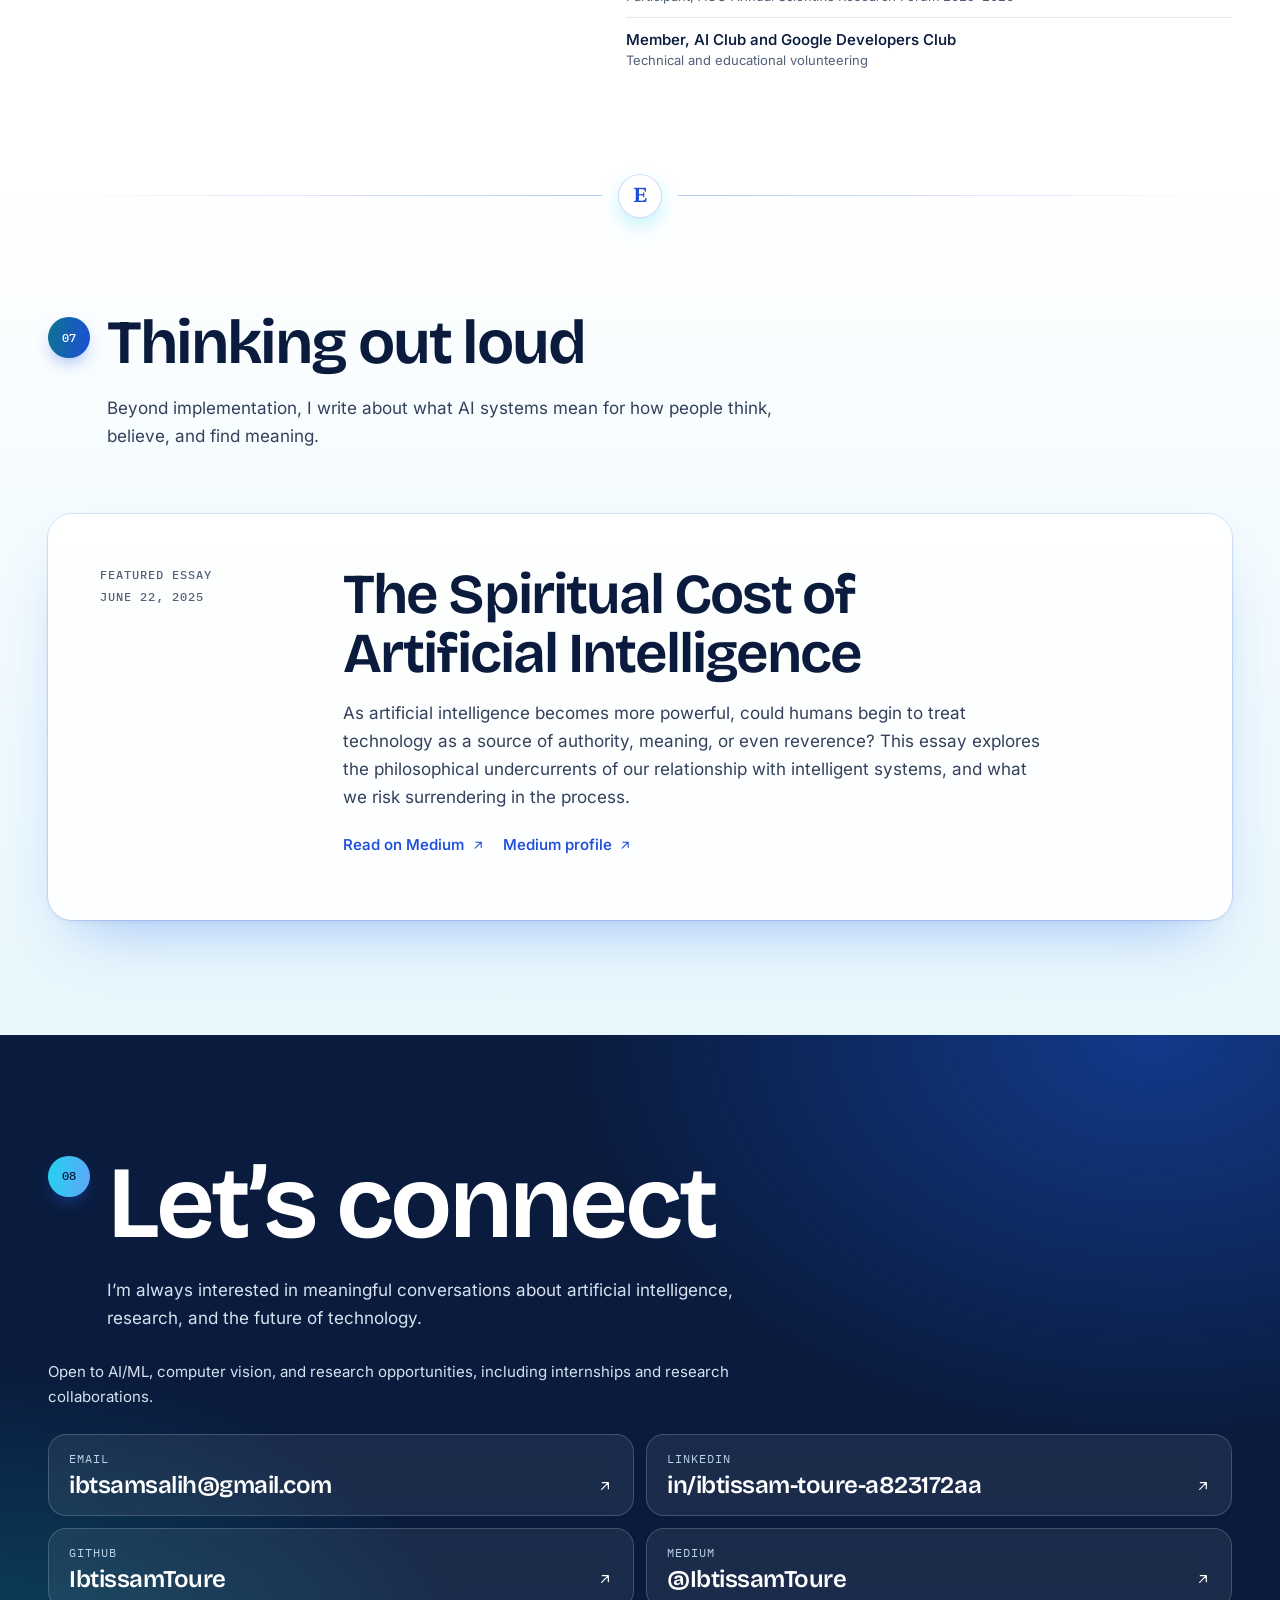
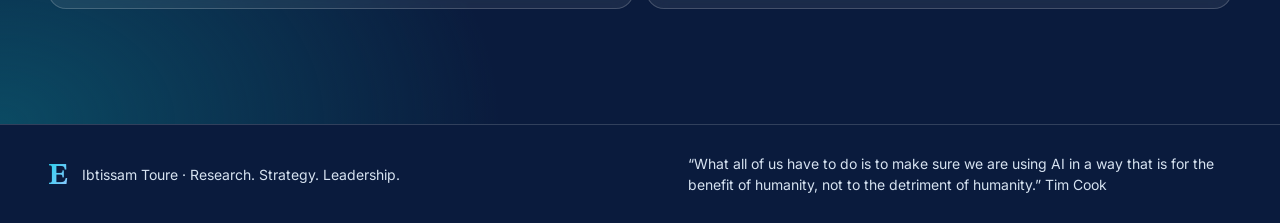
==== commit d480da7a: "Add Munsit-style metrics, tags and notes to Aegis and ZeroFlame Co-Authored-By: Claude Fable 5.2 <no" ====
--- a/index.html
+++ b/index.html
@@ -596,19 +596,22 @@
                 </div>
                 <h4><span class="en-run" lang="en">Aegis</span> <span class="project-ar" lang="ar">درع</span></h4>
                 <p class="project-tagline" data-i18n="proj.aegis.tag">Your AI. Your Data. Your Control.</p>
-                <p class="project-desc" data-i18n="proj.aegis.desc">A local-first policy gateway between employees or AI agents and external AI models such as ChatGPT, Claude, and Gemini. Instead of blocking or blanket-redacting, purpose contracts rewrite each prompt to the least revealing form the task needs, and an identifiability budget tracks what a whole conversation has already revealed. Decisions come from deterministic YAML rules, never from an LLM. On held-out synthetic test sessions, Aegis protected 96.9% of conversations that would otherwise identify a person while keeping every fact the task needed. Qualified for the Saif exhibition, with the final exhibition planned for November 2026.</p>
+                <p class="project-desc" data-i18n="proj.aegis.desc">A local-first policy gateway between employees or AI agents and external AI models such as ChatGPT, Claude, and Gemini. Instead of blocking or blanket-redacting, purpose contracts rewrite each prompt to the least revealing form the task needs, and an identifiability budget tracks what a whole conversation has already revealed. Decisions come from deterministic YAML rules, never from an LLM. It also screens prompts for injection and detects sensitive data, including Saudi identifiers, in English and Arabic. Qualified for the Saif exhibition, with the final exhibition planned for November 2026.</p>
+                <ul class="tags">
+                  <li>Python</li><li>FastAPI</li><li>MCP</li><li>YAML</li><li>SQLite</li><li>pytest</li>
+                </ul>
                 <div class="project-links">
                   <a class="text-link" href="https://github.com/IbtissamToure/aegis-v2" target="_blank" rel="noopener">GitHub<svg class="icon-line flip" viewBox="0 0 24 24" aria-hidden="true"><path d="M7 17 17 7M8 7h9v9"/></svg></a>
                 </div>
               </div>
               <div class="project-side">
-                <h5 class="label" style="margin:0" data-i18n="proj.aegis.capTitle">Capabilities and ideas</h5>
-                <ul class="cap-list">
-                  <li data-i18n="proj.aegis.c1">Purpose-based data minimization</li>
-                  <li data-i18n="proj.aegis.c2">Identifiability budget across prompts</li>
-                  <li data-i18n="proj.aegis.c3">Prompt injection detection</li>
-                  <li data-i18n="proj.aegis.c4">Dashboard, REST API, and MCP server</li>
-                </ul>
+                <dl class="project-metrics" style="grid-template-columns:repeat(2,minmax(0,1fr))">
+                  <div><dt class="metric-key label" data-i18n="proj.aegis.m1">Identifying sessions protected</dt><dd class="bench-val" dir="ltr" style="--v:0.9690">96.9%</dd></div>
+                  <div><dt class="metric-key label" data-i18n="proj.aegis.m2">Task-needed facts kept</dt><dd class="bench-val" dir="ltr" style="--v:1">100%</dd></div>
+                  <div><dt class="metric-key label" data-i18n="proj.aegis.m3">Unnecessary values leaked</dt><dd class="bench-val" dir="ltr">0%</dd></div>
+                  <div><dt class="metric-key label" data-i18n="proj.aegis.m4">Detection F1, English and Arabic</dt><dd class="bench-val" dir="ltr" style="--v:0.9870">0.987</dd></div>
+                </dl>
+                <p class="project-note" data-i18n="proj.aegis.note">All results come from held-out synthetic test data, and no real personal data is used. The prototype runs locally with a dashboard, a REST API, and an MCP server, backed by 29 automated tests.</p>
               </div>
             </article>
           </div>
@@ -617,25 +620,35 @@
         <div class="project-group">
           <h3 class="project-group-title label" data-i18n="proj.g2">In Progress</h3>
           <div class="project-grid">
-            <article class="project span-5 spot" data-reveal>
-              <svg class="project-motif large" viewBox="0 0 200 200" aria-hidden="true"><circle cx="100" cy="100" r="22" stroke-dasharray="1 0"/><circle cx="100" cy="100" r="44" stroke-dasharray="3 5"/><circle cx="100" cy="100" r="68" stroke-dasharray="1 7"/><circle cx="100" cy="100" r="92" stroke-dasharray="2 9"/><circle class="fill" cx="100" cy="100" r="9"/></svg>
+            <article class="project span-7 spot" data-reveal>
+              <svg class="project-motif" viewBox="0 0 200 200" aria-hidden="true"><circle cx="100" cy="100" r="22" stroke-dasharray="1 0"/><circle cx="100" cy="100" r="44" stroke-dasharray="3 5"/><circle cx="100" cy="100" r="68" stroke-dasharray="1 7"/><circle cx="100" cy="100" r="92" stroke-dasharray="2 9"/><circle class="fill" cx="100" cy="100" r="9"/></svg>
               <div class="project-top">
                 <span class="status status-progress" data-i18n="status.progress2">In Progress</span>
                 <span class="project-date" data-i18n="proj.zero.team">Solo project</span>
               </div>
               <h4 class="en-run" lang="en">ZeroFlame</h4>
+              <p class="project-tagline" data-i18n="proj.zero.tag">Evidence map of NASA microgravity fire tests</p>
               <p class="project-role label" data-i18n="proj.zero.event">NASA Space Apps Challenge 2026, Riyadh</p>
               <p class="project-desc" data-i18n="proj.zero.desc">An evidence map of NASA’s Physical Sciences Informatics (PSI) microgravity combustion experiments, built on my own for the Flame in Freefall challenge. Choose a habitat atmosphere, such as the expected Moon Base, and see which recorded tests reach it, which cannot be placed because a value was never recorded, and how each investigation ranks for relevance. Nothing is imputed, and every number traces back to its PSI source row.</p>
               <ul class="tags">
-                <li dir="ltr">Python</li><li dir="ltr">JavaScript</li><li dir="ltr">Plotly</li>
+                <li dir="ltr">Python</li><li dir="ltr">JavaScript</li><li dir="ltr">Plotly</li><li dir="ltr">pytest</li><li dir="ltr">GitHub Pages</li>
               </ul>
               <div class="project-links">
                 <a class="text-link" href="https://ibtissamtoure.github.io/ZeroFlame/" target="_blank" rel="noopener"><span data-i18n="proj.zero.live">Live site</span><svg class="icon-line flip" viewBox="0 0 24 24" aria-hidden="true"><path d="M7 17 17 7M8 7h9v9"/></svg></a>
                 <a class="text-link" href="https://github.com/IbtissamToure/ZeroFlame" target="_blank" rel="noopener">GitHub<svg class="icon-line flip" viewBox="0 0 24 24" aria-hidden="true"><path d="M7 17 17 7M8 7h9v9"/></svg></a>
               </div>
+              <div class="project-side">
+                <dl class="project-metrics">
+                  <div><dt class="metric-key label" data-i18n="proj.zero.m1">Source-traced test records</dt><dd class="bench-val" dir="ltr">2,009</dd></div>
+                  <div><dt class="metric-key label" data-i18n="proj.zero.m2">NASA PSI data tables</dt><dd class="bench-val" dir="ltr">22</dd></div>
+                  <div><dt class="metric-key label" data-i18n="proj.zero.m3">Investigations ranked</dt><dd class="bench-val" dir="ltr">24</dd></div>
+                  <div><dt class="metric-key label" data-i18n="proj.zero.m4">Tests meeting the Moon Base target</dt><dd class="bench-val" dir="ltr">20</dd></div>
+                </dl>
+                <p class="project-note" data-i18n="proj.zero.note">All 20 matching tests are gaseous-fuel flames. No solid-material test can be placed, because those tables record no pressure. This is a gap in the data, not a safety verdict. The evidence map is live, and the grounded Ask assistant is still in progress. NASA does not endorse this project.</p>
+              </div>
             </article>
 
-            <article class="project span-7 spot" data-reveal>
+            <article class="project span-5 spot" data-reveal>
               <svg class="project-motif" viewBox="0 0 200 200" aria-hidden="true"><line x1="100" y1="100" x2="30" y2="40"/><circle class="fill" cx="30" cy="40" r="4"/><line x1="100" y1="100" x2="100" y2="18"/><circle class="fill" cx="100" cy="18" r="4"/><line x1="100" y1="100" x2="170" y2="40"/><circle class="fill" cx="170" cy="40" r="4"/><line x1="100" y1="100" x2="186" y2="110"/><circle class="fill" cx="186" cy="110" r="4"/><line x1="100" y1="100" x2="146" y2="176"/><circle class="fill" cx="146" cy="176" r="4"/><line x1="100" y1="100" x2="60" y2="176"/><circle class="fill" cx="60" cy="176" r="4"/><line x1="100" y1="100" x2="16" y2="110"/><circle class="fill" cx="16" cy="110" r="4"/><circle class="fill" cx="100" cy="100" r="10"/></svg>
               <div class="project-top">
                 <span class="status status-progress" data-i18n="proj.darsak.status">Front-end prototype, not in production</span>
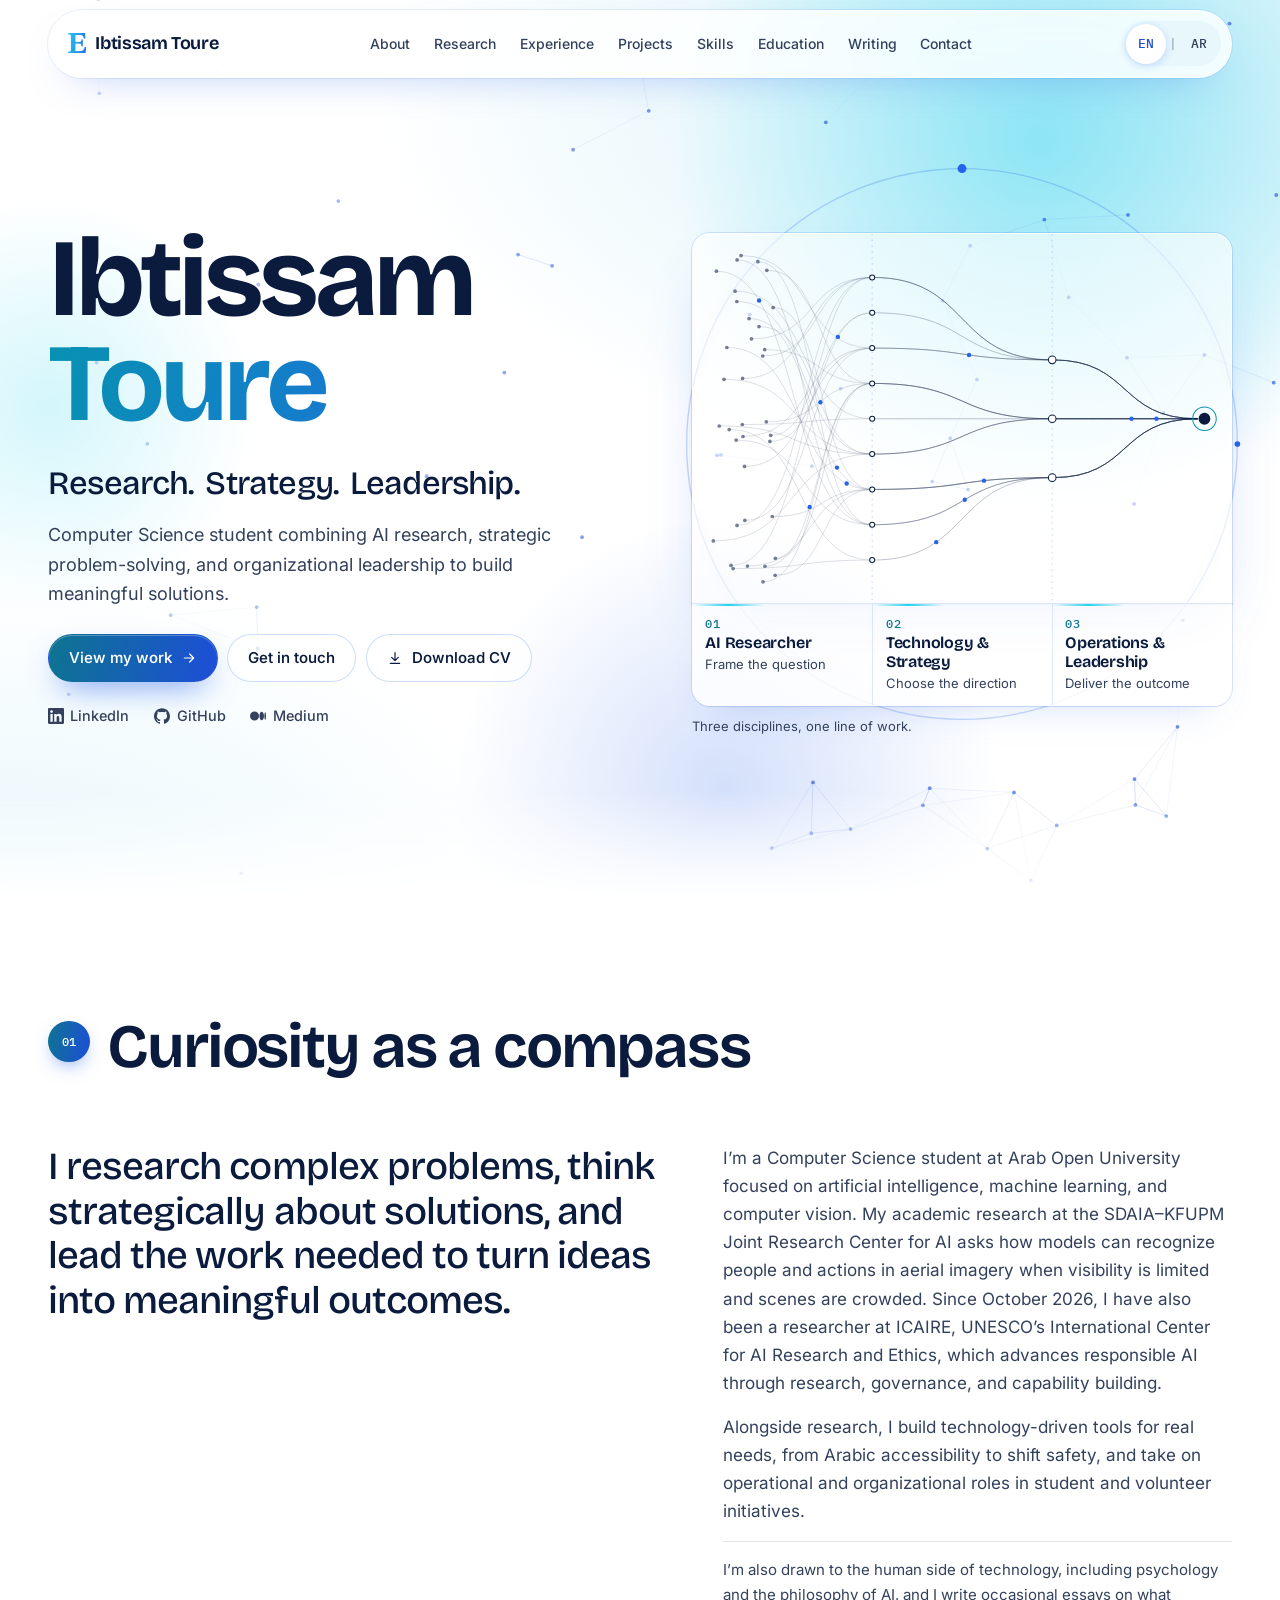
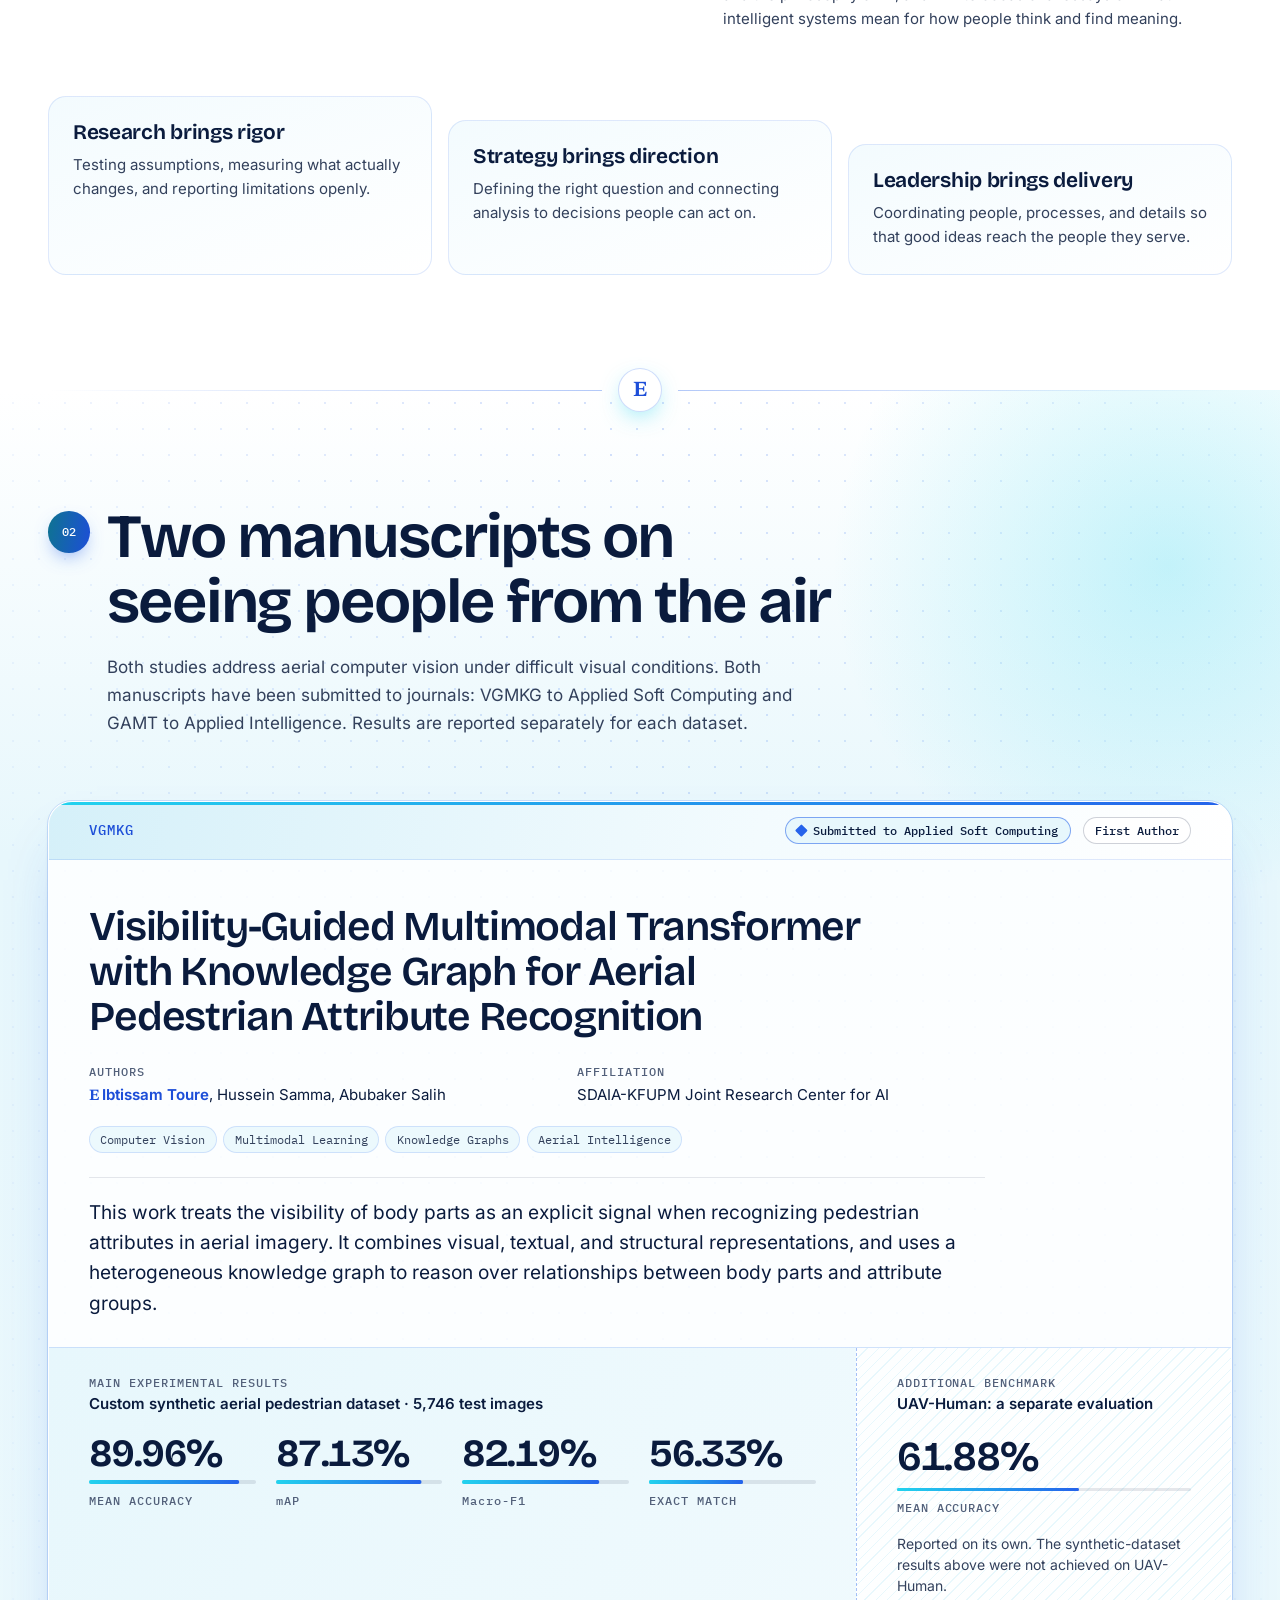
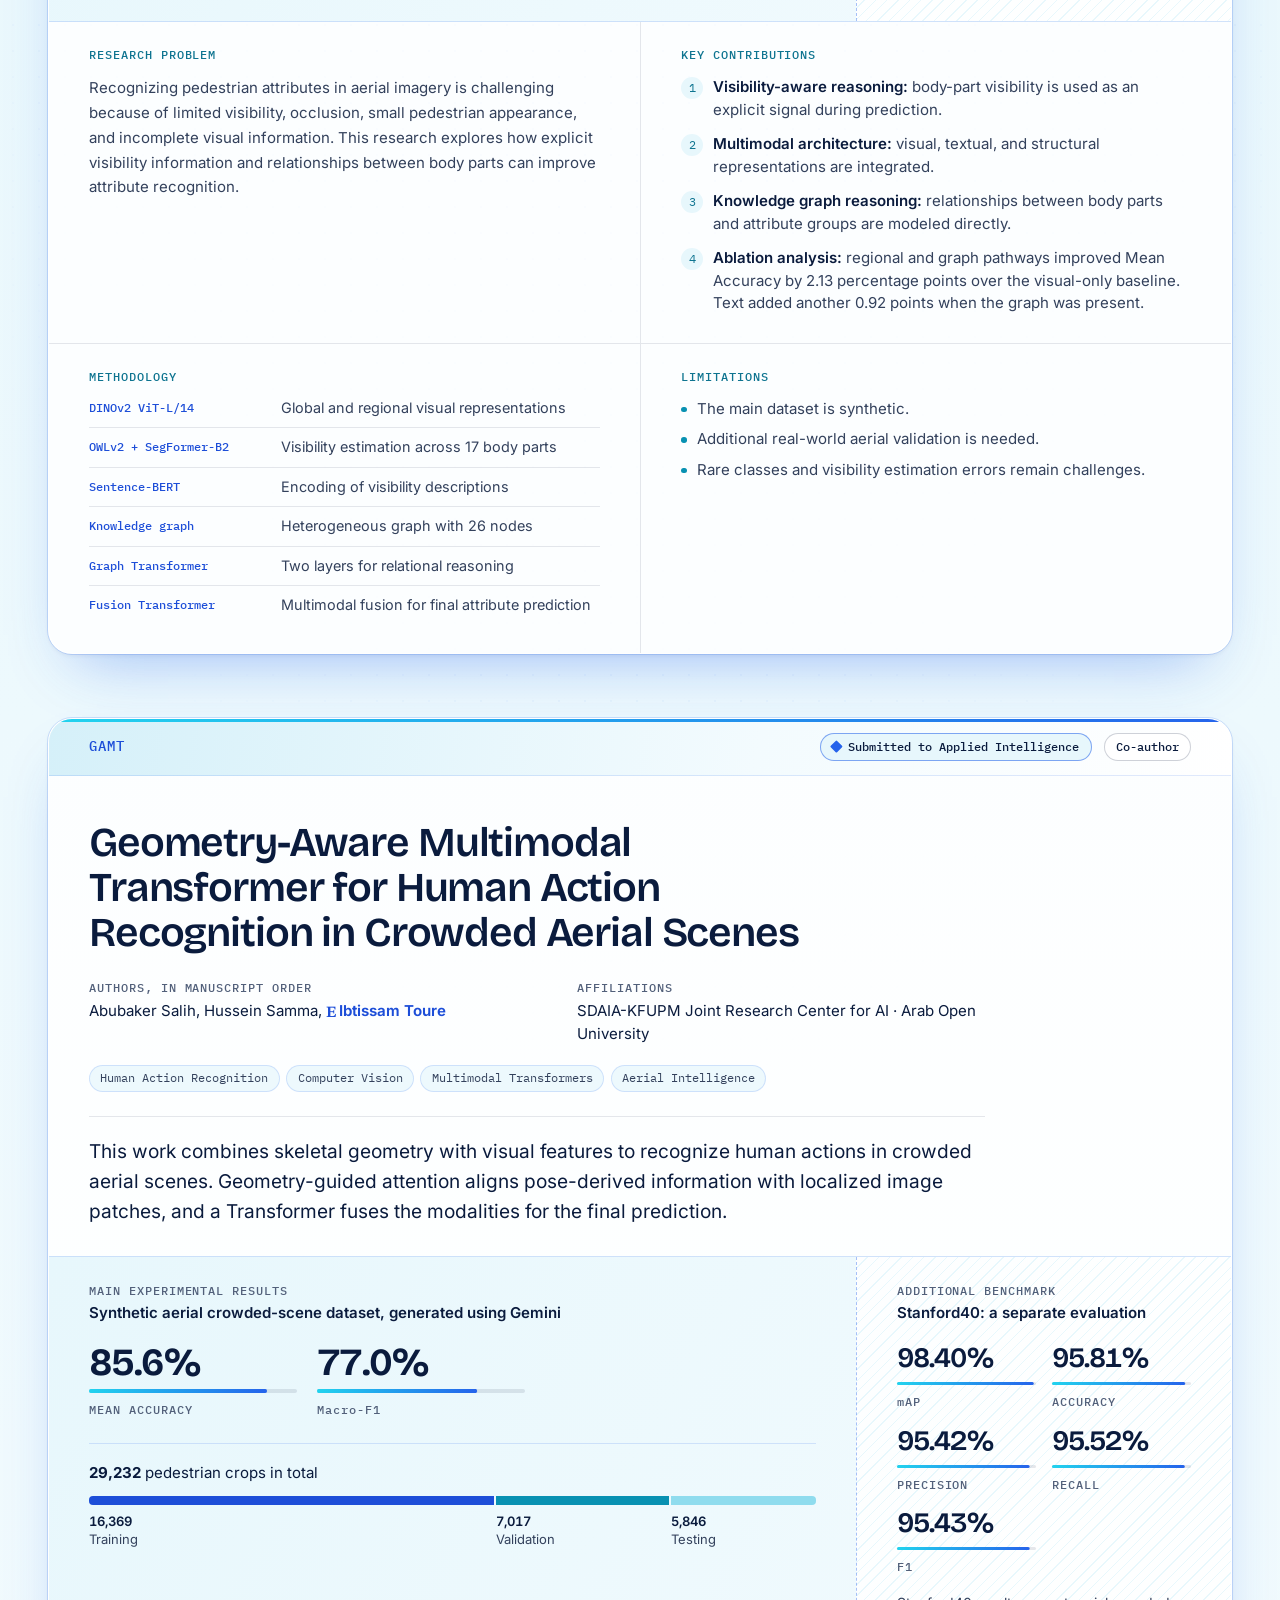
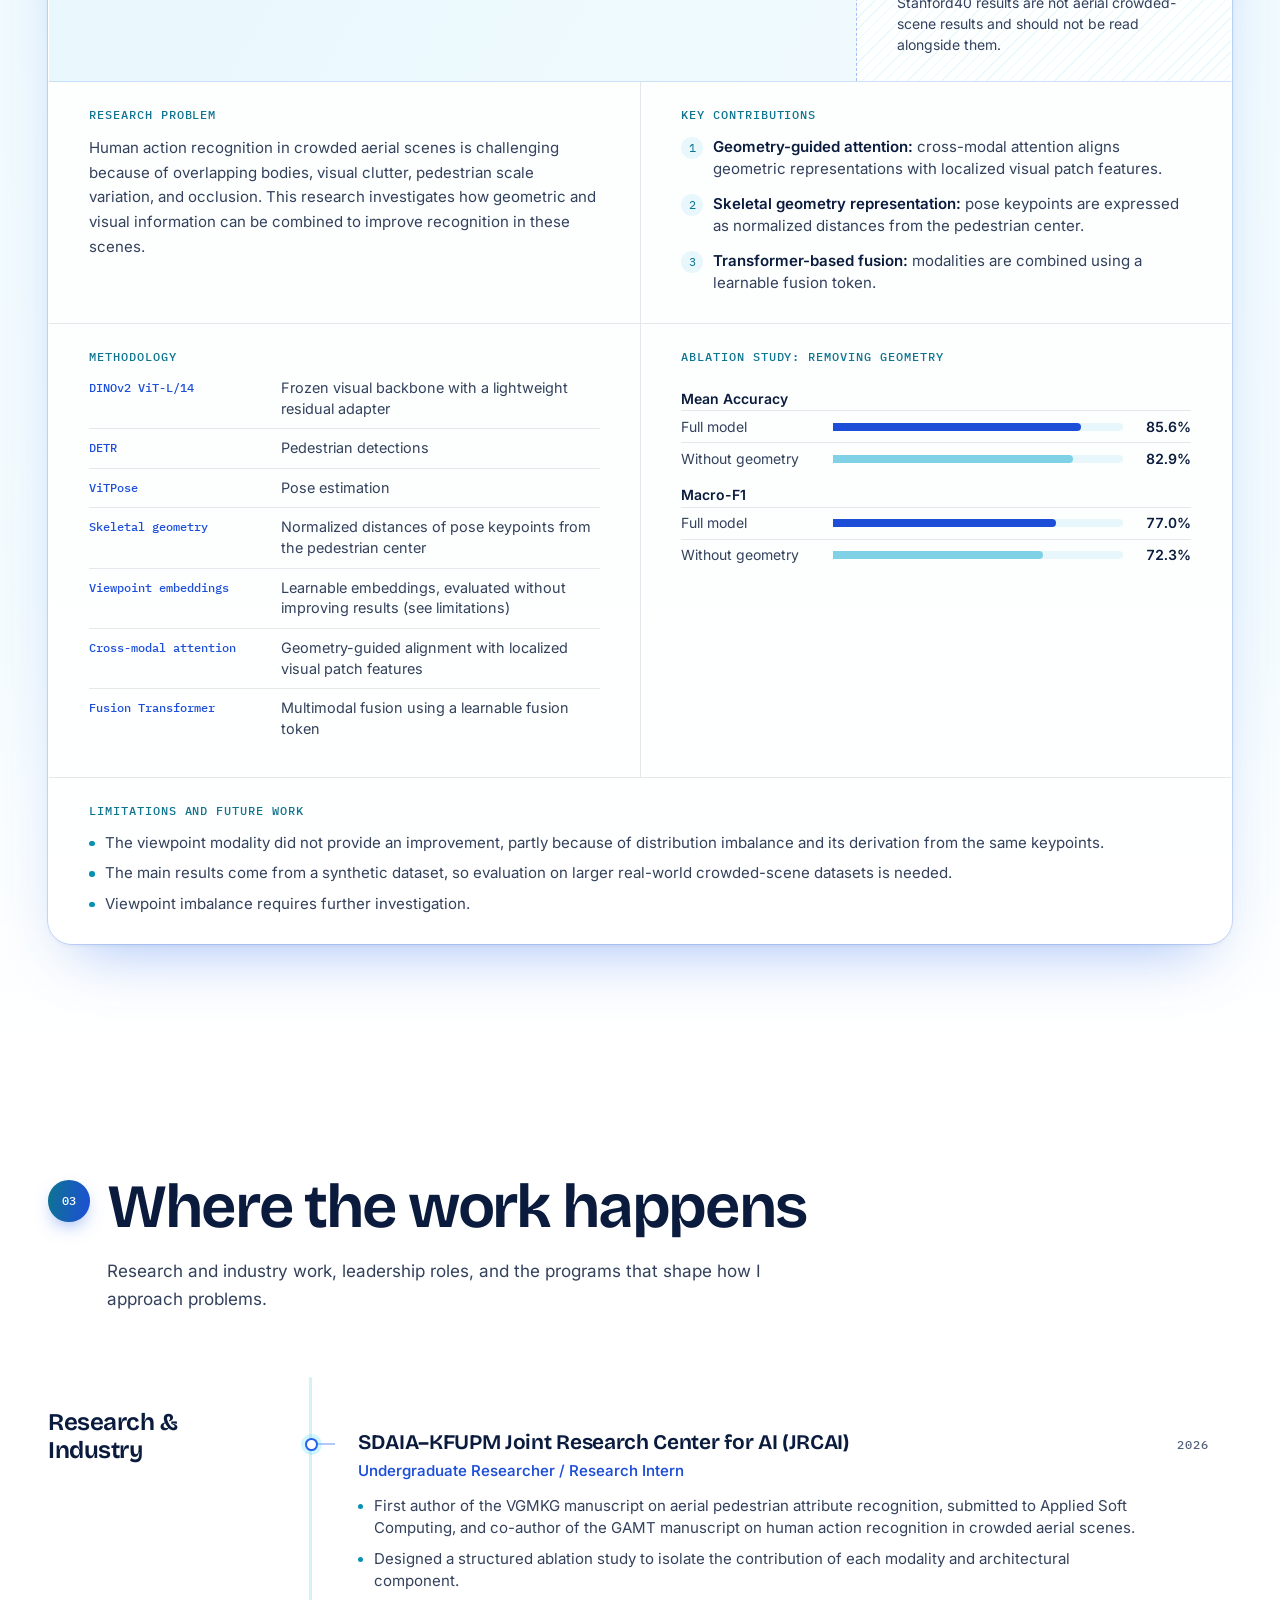
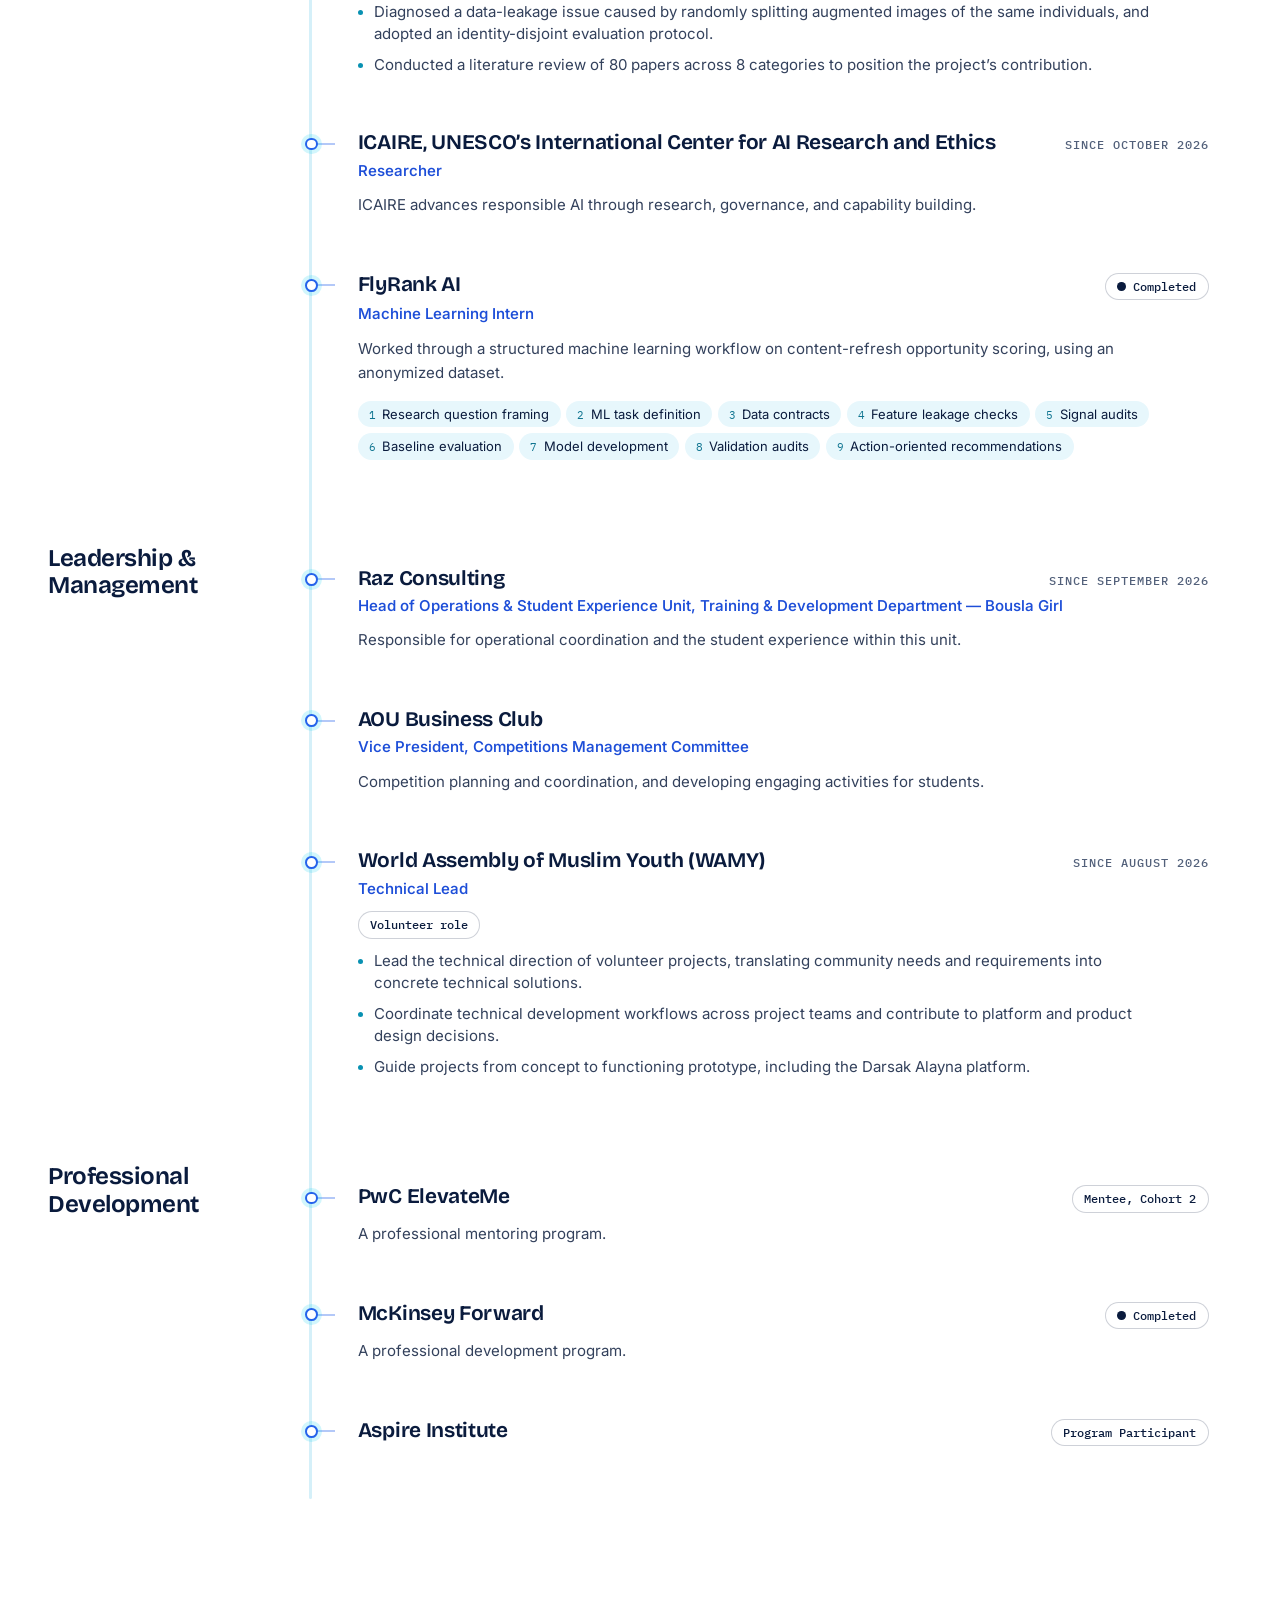
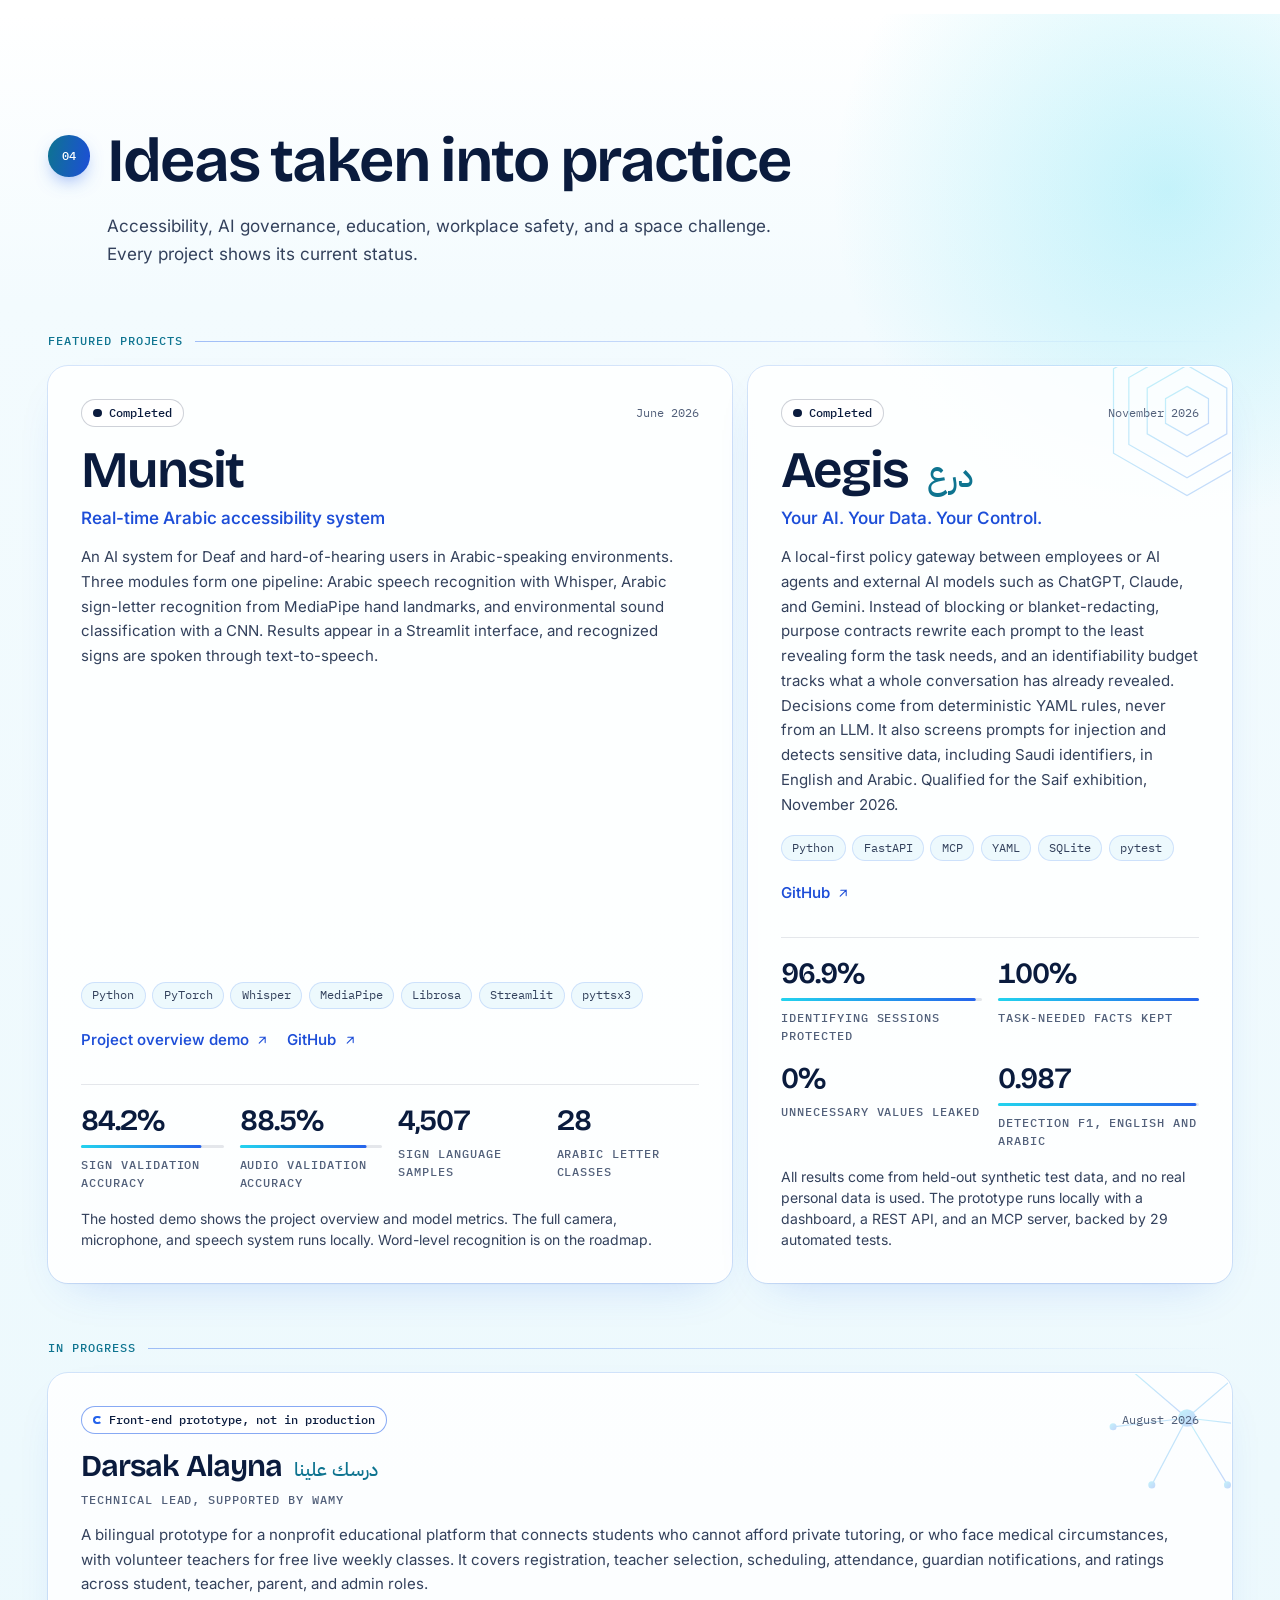
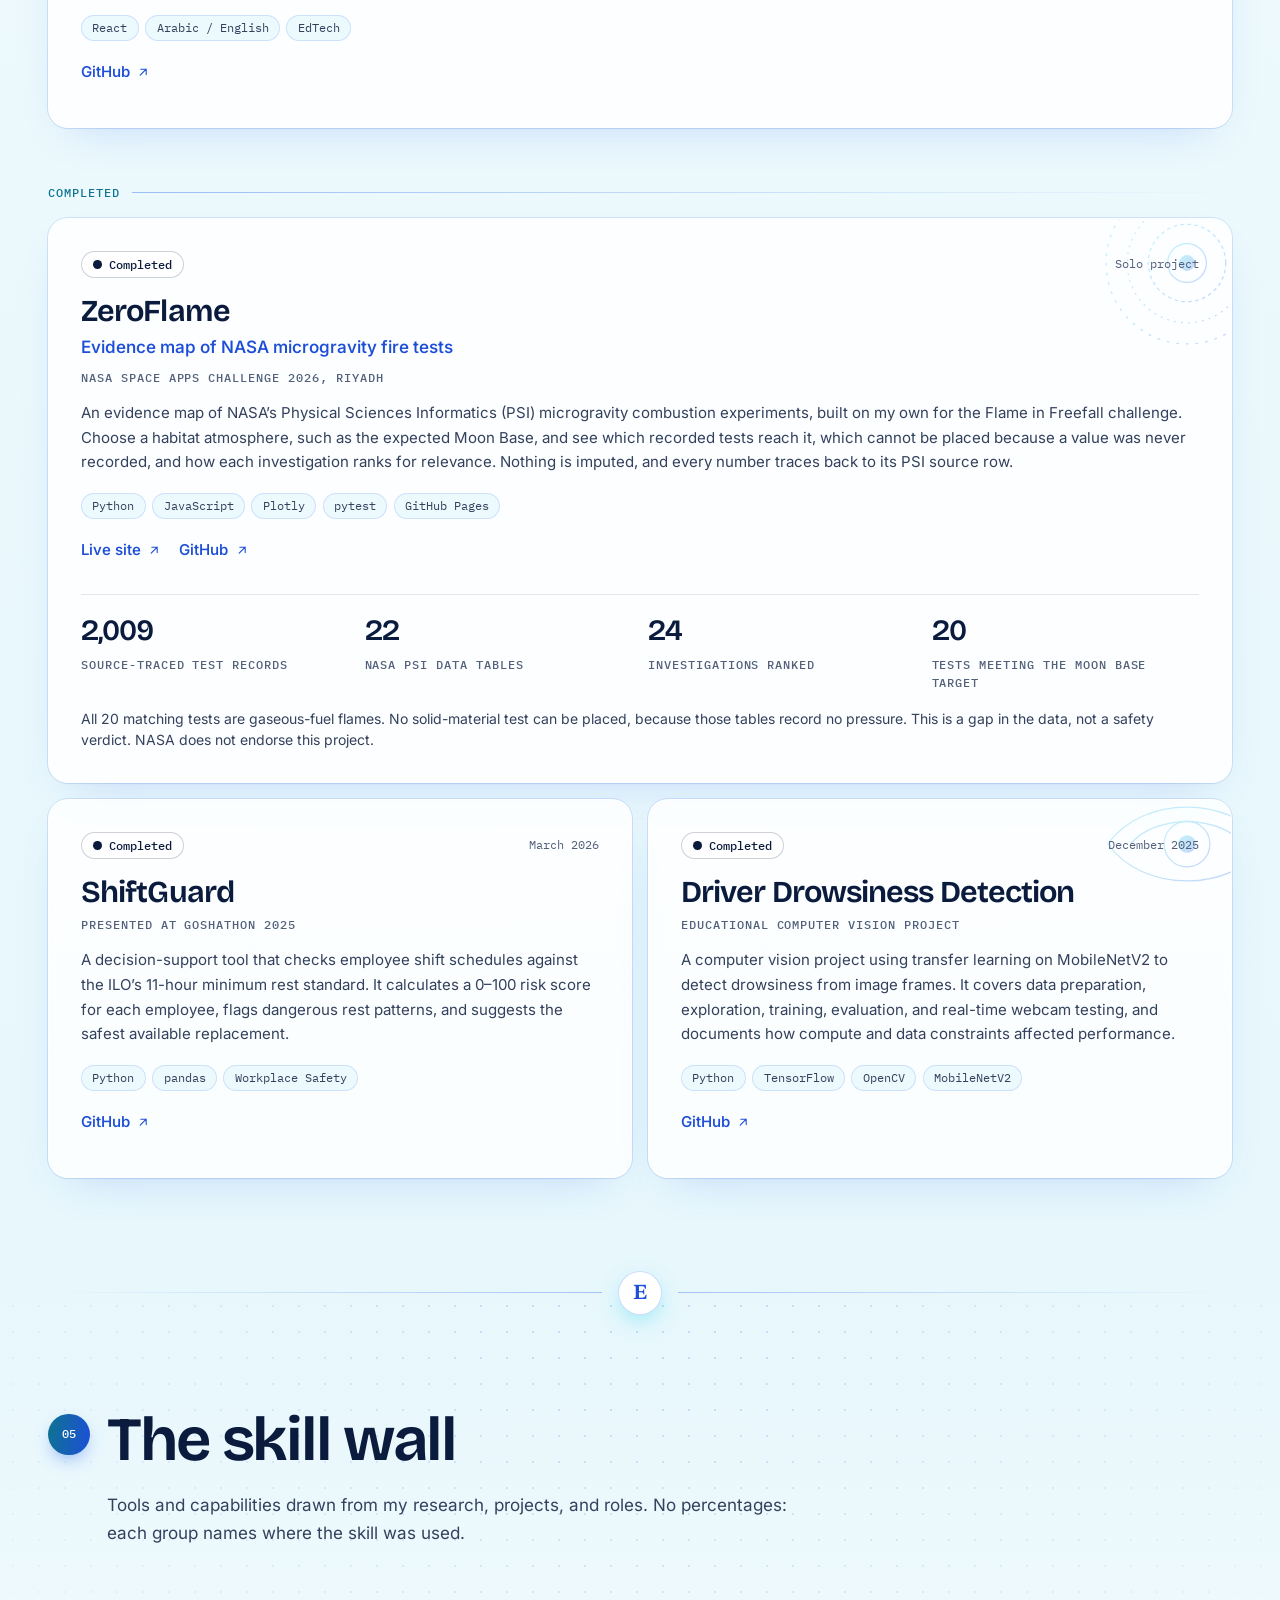
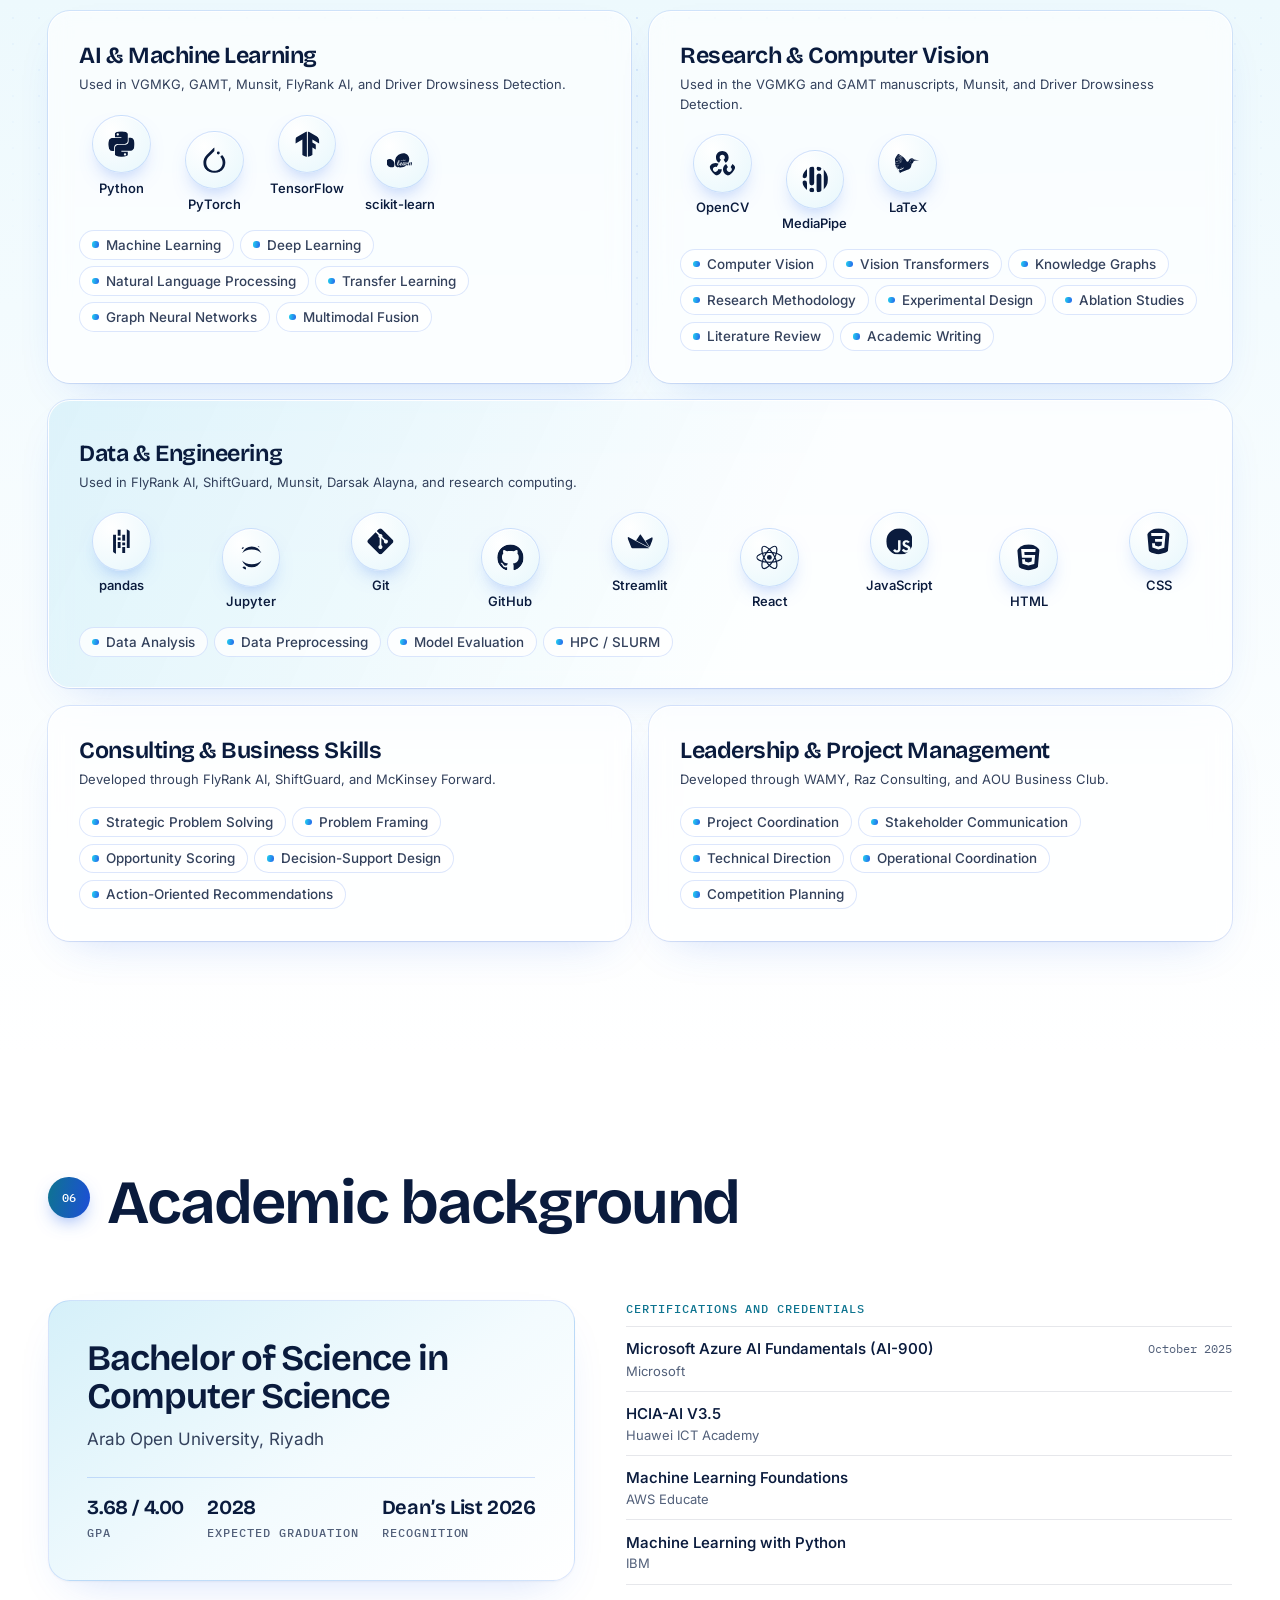
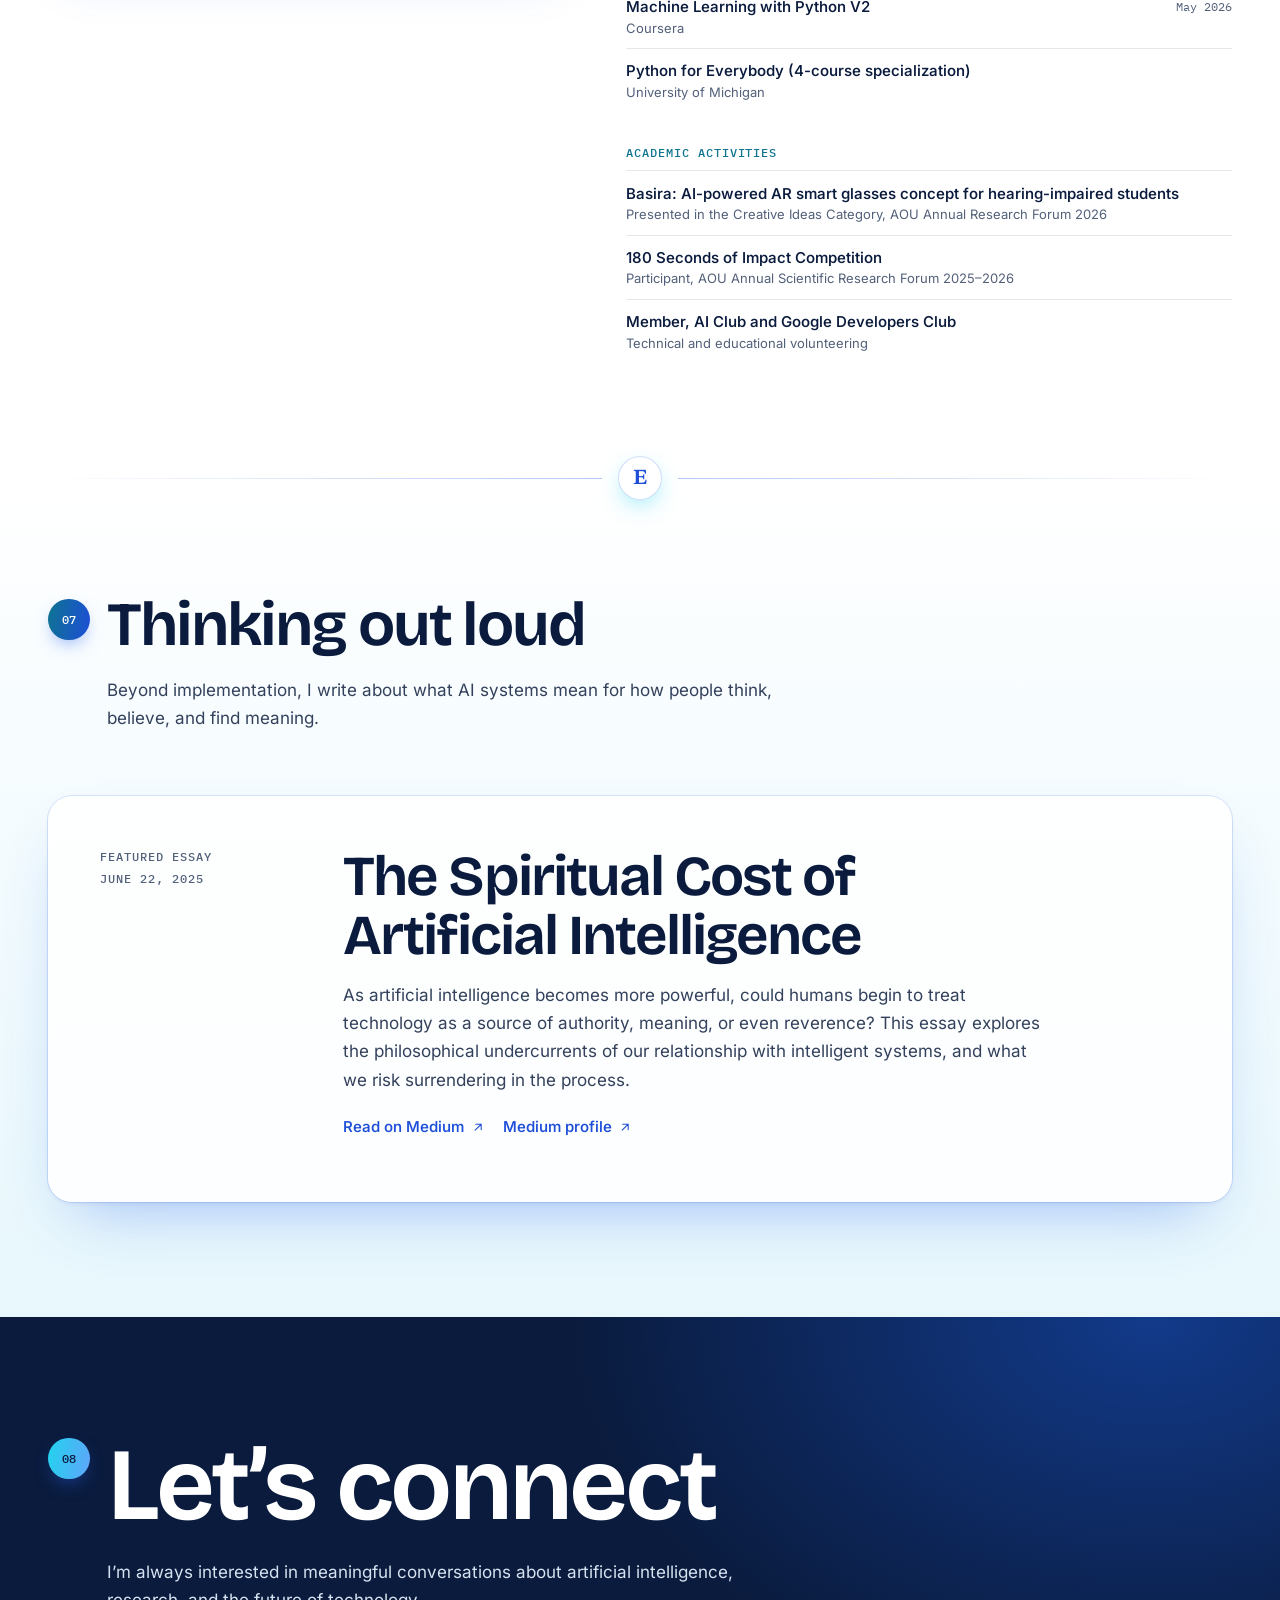
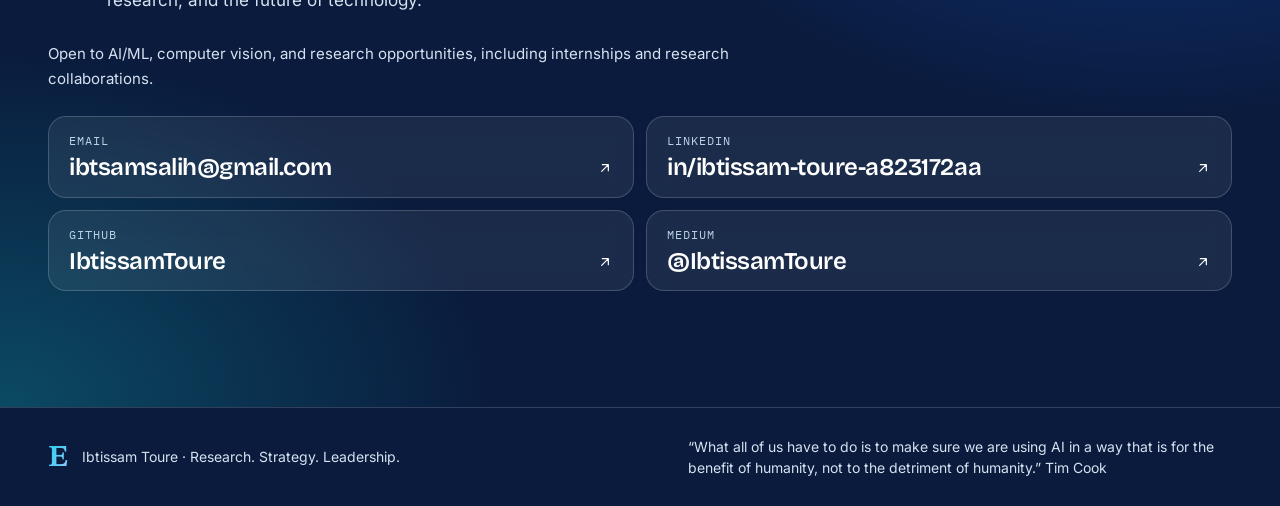
==== commit aaef860f: "Mark Aegis and ZeroFlame completed; state journal submissions in research intro Co-Authored-By: Clau" ====
--- a/index.html
+++ b/index.html
@@ -52,7 +52,7 @@
   <link rel="preload" href="assets/fonts/inter-latin-var.woff2" as="font" type="font/woff2" crossorigin>
   <link rel="preload" href="assets/fonts/bricolage-latin-var.woff2" as="font" type="font/woff2" crossorigin>
   <link rel="preload" href="assets/fonts/e-mark.woff2" as="font" type="font/woff2" crossorigin>
-  <link rel="stylesheet" href="assets/css/styles.css">
+  <link rel="stylesheet" href="assets/css/styles.css?v=20261115">
 </head>
 <body>
   <svg xmlns="http://www.w3.org/2000/svg" width="0" height="0" style="position:absolute" aria-hidden="true" focusable="false">
@@ -198,7 +198,7 @@
         <header class="sec-head" data-reveal>
           <span class="sec-num" dir="ltr">02</span>
           <h2 id="research-h" data-i18n="research.title">Two manuscripts on seeing people from the air</h2>
-          <p data-i18n="research.intro">Both studies address aerial computer vision under difficult visual conditions. Results are reported separately for each dataset, and neither manuscript has been published.</p>
+          <p data-i18n="research.intro">Both studies address aerial computer vision under difficult visual conditions. Both manuscripts have been submitted to journals: VGMKG to Applied Soft Computing and GAMT to Applied Intelligence. Results are reported separately for each dataset.</p>
         </header>
 
         <!-- Research 1: VGMKG -->
@@ -592,11 +592,12 @@
               <svg class="project-motif" viewBox="0 0 200 200" aria-hidden="true"><path d="M100 72L124.4 86.0V114.0L100 128L75.6 114.0V86.0Z"/><path d="M100 48L145.2 74.0V126.0L100 152L54.8 126.0V74.0Z"/><path d="M100 24L166.1 62.0V138.0L100 176L33.9 138.0V62.0Z"/><path d="M100 4L183.5 52.0V148.0L100 196L16.5 148.0V52.0Z"/></svg>
               <div class="project-copy">
                 <div class="project-top">
-                  <span class="status status-progress" data-i18n="status.progress1">In Progress</span>
+                  <span class="status status-done" data-i18n="status.completed6">Completed</span>
+                  <span class="project-date" data-i18n="proj.aegis.date">November 2026</span>
                 </div>
                 <h4><span class="en-run" lang="en">Aegis</span> <span class="project-ar" lang="ar">درع</span></h4>
                 <p class="project-tagline" data-i18n="proj.aegis.tag">Your AI. Your Data. Your Control.</p>
-                <p class="project-desc" data-i18n="proj.aegis.desc">A local-first policy gateway between employees or AI agents and external AI models such as ChatGPT, Claude, and Gemini. Instead of blocking or blanket-redacting, purpose contracts rewrite each prompt to the least revealing form the task needs, and an identifiability budget tracks what a whole conversation has already revealed. Decisions come from deterministic YAML rules, never from an LLM. It also screens prompts for injection and detects sensitive data, including Saudi identifiers, in English and Arabic. Qualified for the Saif exhibition, with the final exhibition planned for November 2026.</p>
+                <p class="project-desc" data-i18n="proj.aegis.desc">A local-first policy gateway between employees or AI agents and external AI models such as ChatGPT, Claude, and Gemini. Instead of blocking or blanket-redacting, purpose contracts rewrite each prompt to the least revealing form the task needs, and an identifiability budget tracks what a whole conversation has already revealed. Decisions come from deterministic YAML rules, never from an LLM. It also screens prompts for injection and detects sensitive data, including Saudi identifiers, in English and Arabic. Qualified for the Saif exhibition, November 2026.</p>
                 <ul class="tags">
                   <li>Python</li><li>FastAPI</li><li>MCP</li><li>YAML</li><li>SQLite</li><li>pytest</li>
                 </ul>
@@ -620,10 +621,32 @@
         <div class="project-group">
           <h3 class="project-group-title label" data-i18n="proj.g2">In Progress</h3>
           <div class="project-grid">
-            <article class="project span-7 spot" data-reveal>
+            <article class="project spot" style="grid-column:1/-1" data-reveal>
+              <svg class="project-motif" viewBox="0 0 200 200" aria-hidden="true"><line x1="100" y1="100" x2="30" y2="40"/><circle class="fill" cx="30" cy="40" r="4"/><line x1="100" y1="100" x2="100" y2="18"/><circle class="fill" cx="100" cy="18" r="4"/><line x1="100" y1="100" x2="170" y2="40"/><circle class="fill" cx="170" cy="40" r="4"/><line x1="100" y1="100" x2="186" y2="110"/><circle class="fill" cx="186" cy="110" r="4"/><line x1="100" y1="100" x2="146" y2="176"/><circle class="fill" cx="146" cy="176" r="4"/><line x1="100" y1="100" x2="60" y2="176"/><circle class="fill" cx="60" cy="176" r="4"/><line x1="100" y1="100" x2="16" y2="110"/><circle class="fill" cx="16" cy="110" r="4"/><circle class="fill" cx="100" cy="100" r="10"/></svg>
+              <div class="project-top">
+                <span class="status status-progress" data-i18n="proj.darsak.status">Front-end prototype, not in production</span>
+                <span class="project-date" data-i18n="proj.darsak.date">August 2026</span>
+              </div>
+              <h4><span class="en-run" lang="en">Darsak Alayna</span> <span class="project-ar" lang="ar">درسك علينا</span></h4>
+              <p class="project-role label" data-i18n="proj.darsak.role">Technical Lead, supported by WAMY</p>
+              <p class="project-desc" data-i18n="proj.darsak.desc">A bilingual prototype for a nonprofit educational platform that connects students who cannot afford private tutoring, or who face medical circumstances, with volunteer teachers for free live weekly classes. It covers registration, teacher selection, scheduling, attendance, guardian notifications, and ratings across student, teacher, parent, and admin roles.</p>
+              <ul class="tags">
+                <li dir="ltr">React</li><li dir="auto" data-i18n="tag.bilingual">Arabic / English</li><li dir="auto" data-i18n="tag.edtech">EdTech</li>
+              </ul>
+              <div class="project-links">
+                <a class="text-link" href="https://github.com/IbtissamToure/darsak-alayna" target="_blank" rel="noopener">GitHub<svg class="icon-line flip" viewBox="0 0 24 24" aria-hidden="true"><path d="M7 17 17 7M8 7h9v9"/></svg></a>
+              </div>
+            </article>
+          </div>
+        </div>
+
+        <div class="project-group">
+          <h3 class="project-group-title label" data-i18n="proj.g3">Completed</h3>
+          <div class="project-grid">
+            <article class="project spot" style="grid-column:1/-1" data-reveal>
               <svg class="project-motif" viewBox="0 0 200 200" aria-hidden="true"><circle cx="100" cy="100" r="22" stroke-dasharray="1 0"/><circle cx="100" cy="100" r="44" stroke-dasharray="3 5"/><circle cx="100" cy="100" r="68" stroke-dasharray="1 7"/><circle cx="100" cy="100" r="92" stroke-dasharray="2 9"/><circle class="fill" cx="100" cy="100" r="9"/></svg>
               <div class="project-top">
-                <span class="status status-progress" data-i18n="status.progress2">In Progress</span>
+                <span class="status status-done" data-i18n="status.completed7">Completed</span>
                 <span class="project-date" data-i18n="proj.zero.team">Solo project</span>
               </div>
               <h4 class="en-run" lang="en">ZeroFlame</h4>
@@ -644,32 +667,10 @@
                   <div><dt class="metric-key label" data-i18n="proj.zero.m3">Investigations ranked</dt><dd class="bench-val" dir="ltr">24</dd></div>
                   <div><dt class="metric-key label" data-i18n="proj.zero.m4">Tests meeting the Moon Base target</dt><dd class="bench-val" dir="ltr">20</dd></div>
                 </dl>
-                <p class="project-note" data-i18n="proj.zero.note">All 20 matching tests are gaseous-fuel flames. No solid-material test can be placed, because those tables record no pressure. This is a gap in the data, not a safety verdict. The evidence map is live, and the grounded Ask assistant is still in progress. NASA does not endorse this project.</p>
+                <p class="project-note" data-i18n="proj.zero.note">All 20 matching tests are gaseous-fuel flames. No solid-material test can be placed, because those tables record no pressure. This is a gap in the data, not a safety verdict. NASA does not endorse this project.</p>
               </div>
             </article>
 
-            <article class="project span-5 spot" data-reveal>
-              <svg class="project-motif" viewBox="0 0 200 200" aria-hidden="true"><line x1="100" y1="100" x2="30" y2="40"/><circle class="fill" cx="30" cy="40" r="4"/><line x1="100" y1="100" x2="100" y2="18"/><circle class="fill" cx="100" cy="18" r="4"/><line x1="100" y1="100" x2="170" y2="40"/><circle class="fill" cx="170" cy="40" r="4"/><line x1="100" y1="100" x2="186" y2="110"/><circle class="fill" cx="186" cy="110" r="4"/><line x1="100" y1="100" x2="146" y2="176"/><circle class="fill" cx="146" cy="176" r="4"/><line x1="100" y1="100" x2="60" y2="176"/><circle class="fill" cx="60" cy="176" r="4"/><line x1="100" y1="100" x2="16" y2="110"/><circle class="fill" cx="16" cy="110" r="4"/><circle class="fill" cx="100" cy="100" r="10"/></svg>
-              <div class="project-top">
-                <span class="status status-progress" data-i18n="proj.darsak.status">Front-end prototype, not in production</span>
-                <span class="project-date" data-i18n="proj.darsak.date">August 2026</span>
-              </div>
-              <h4><span class="en-run" lang="en">Darsak Alayna</span> <span class="project-ar" lang="ar">درسك علينا</span></h4>
-              <p class="project-role label" data-i18n="proj.darsak.role">Technical Lead, supported by WAMY</p>
-              <p class="project-desc" data-i18n="proj.darsak.desc">A bilingual prototype for a nonprofit educational platform that connects students who cannot afford private tutoring, or who face medical circumstances, with volunteer teachers for free live weekly classes. It covers registration, teacher selection, scheduling, attendance, guardian notifications, and ratings across student, teacher, parent, and admin roles.</p>
-              <ul class="tags">
-                <li dir="ltr">React</li><li dir="auto" data-i18n="tag.bilingual">Arabic / English</li><li dir="auto" data-i18n="tag.edtech">EdTech</li>
-              </ul>
-              <div class="project-links">
-                <a class="text-link" href="https://github.com/IbtissamToure/darsak-alayna" target="_blank" rel="noopener">GitHub<svg class="icon-line flip" viewBox="0 0 24 24" aria-hidden="true"><path d="M7 17 17 7M8 7h9v9"/></svg></a>
-              </div>
-            </article>
-          </div>
-        </div>
-
-        <div class="project-group">
-          <h3 class="project-group-title label" data-i18n="proj.g3">Completed</h3>
-          <div class="project-grid">
             <article class="project spot" data-reveal>
               <svg class="project-motif" viewBox="0 0 200 200" aria-hidden="true"><line x1="16" x2="86" y1="40" y2="40" stroke-width="6"/><line x1="112" x2="184" y1="40" y2="40" stroke-width="6"/><line x1="40" x2="120" y1="76" y2="76" stroke-width="6"/><line x1="146" x2="186" y1="76" y2="76" stroke-width="6"/><line x1="16" x2="64" y1="112" y2="112" stroke-width="6"/><line x1="92" x2="176" y1="112" y2="112" stroke-width="6"/><line x1="52" x2="134" y1="148" y2="148" stroke-width="6"/><line x1="158" x2="186" y1="148" y2="148" stroke-width="6"/></svg>
               <div class="project-top">
@@ -909,7 +910,7 @@
     </div>
   </footer>
 
-  <script src="assets/js/translations.js"></script>
-  <script src="assets/js/main.js"></script>
+  <script src="assets/js/translations.js?v=20261115"></script>
+  <script src="assets/js/main.js?v=20261115"></script>
 </body>
 </html>
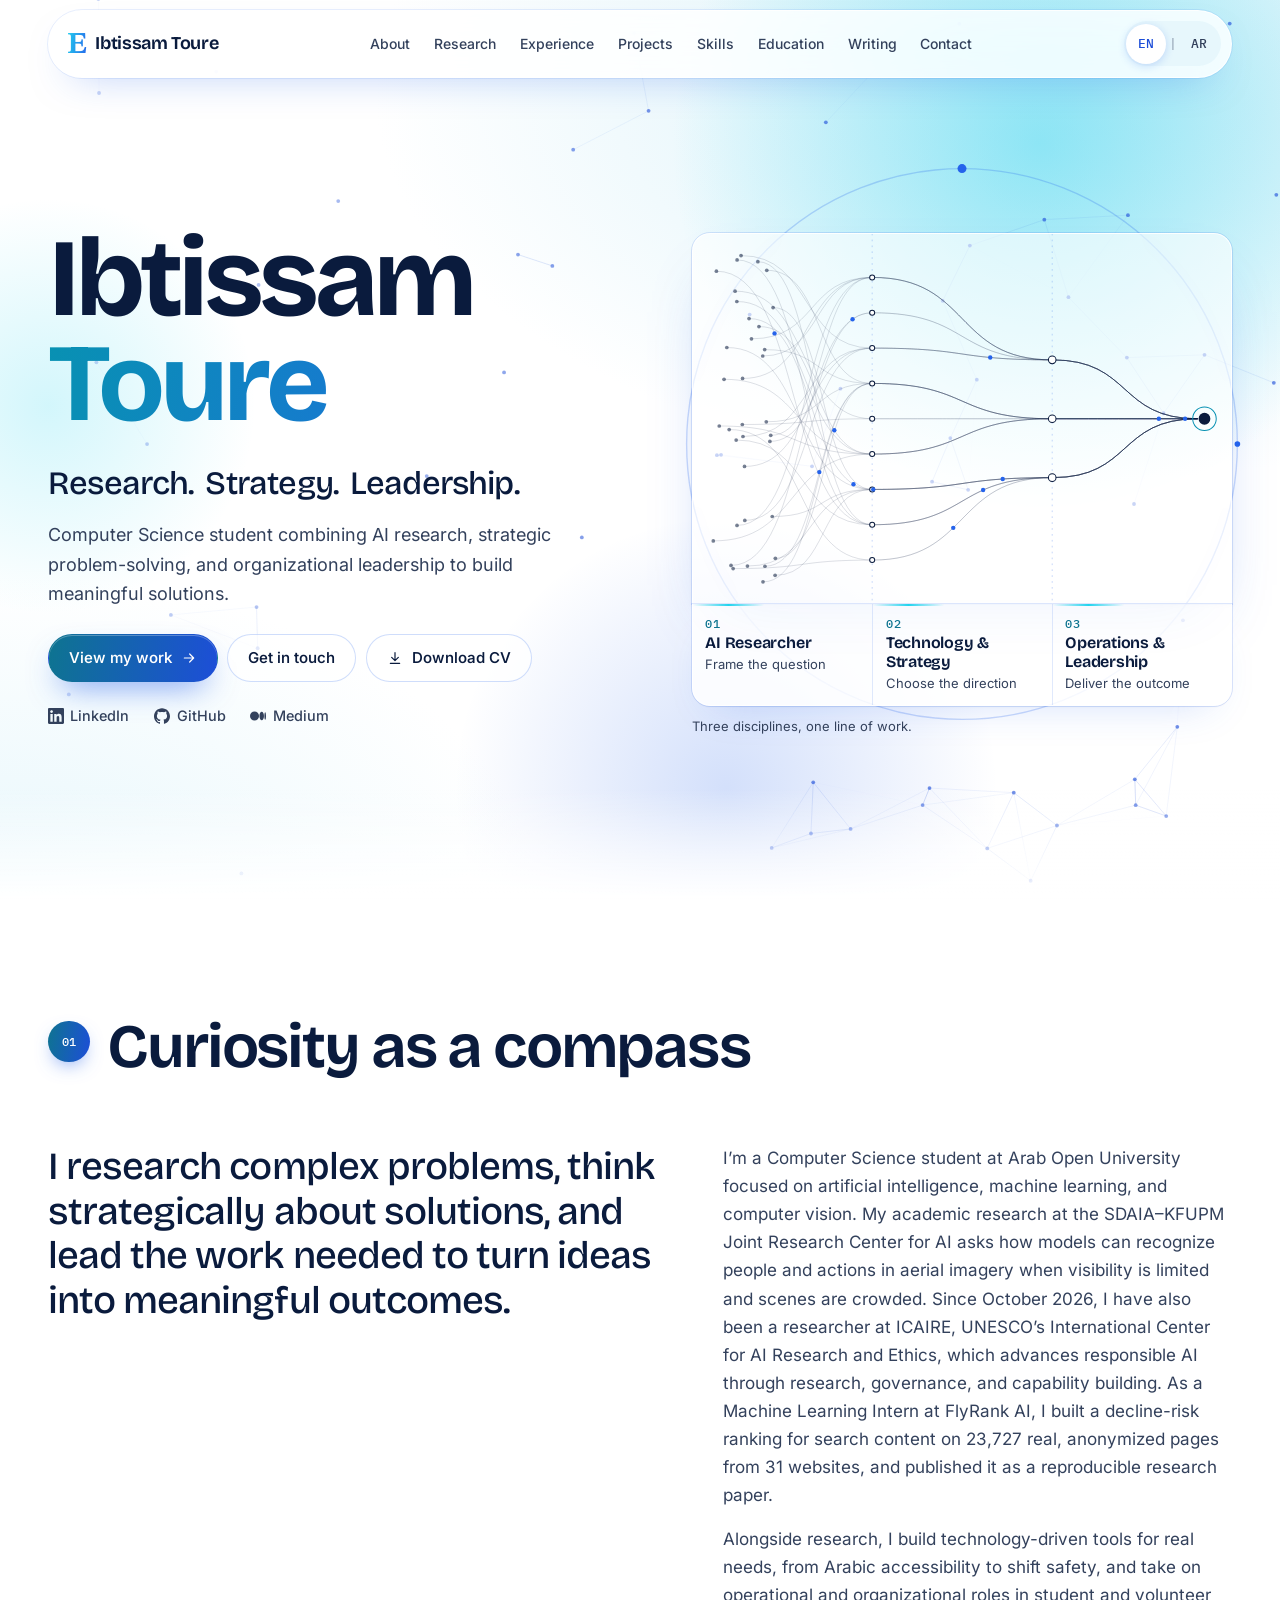
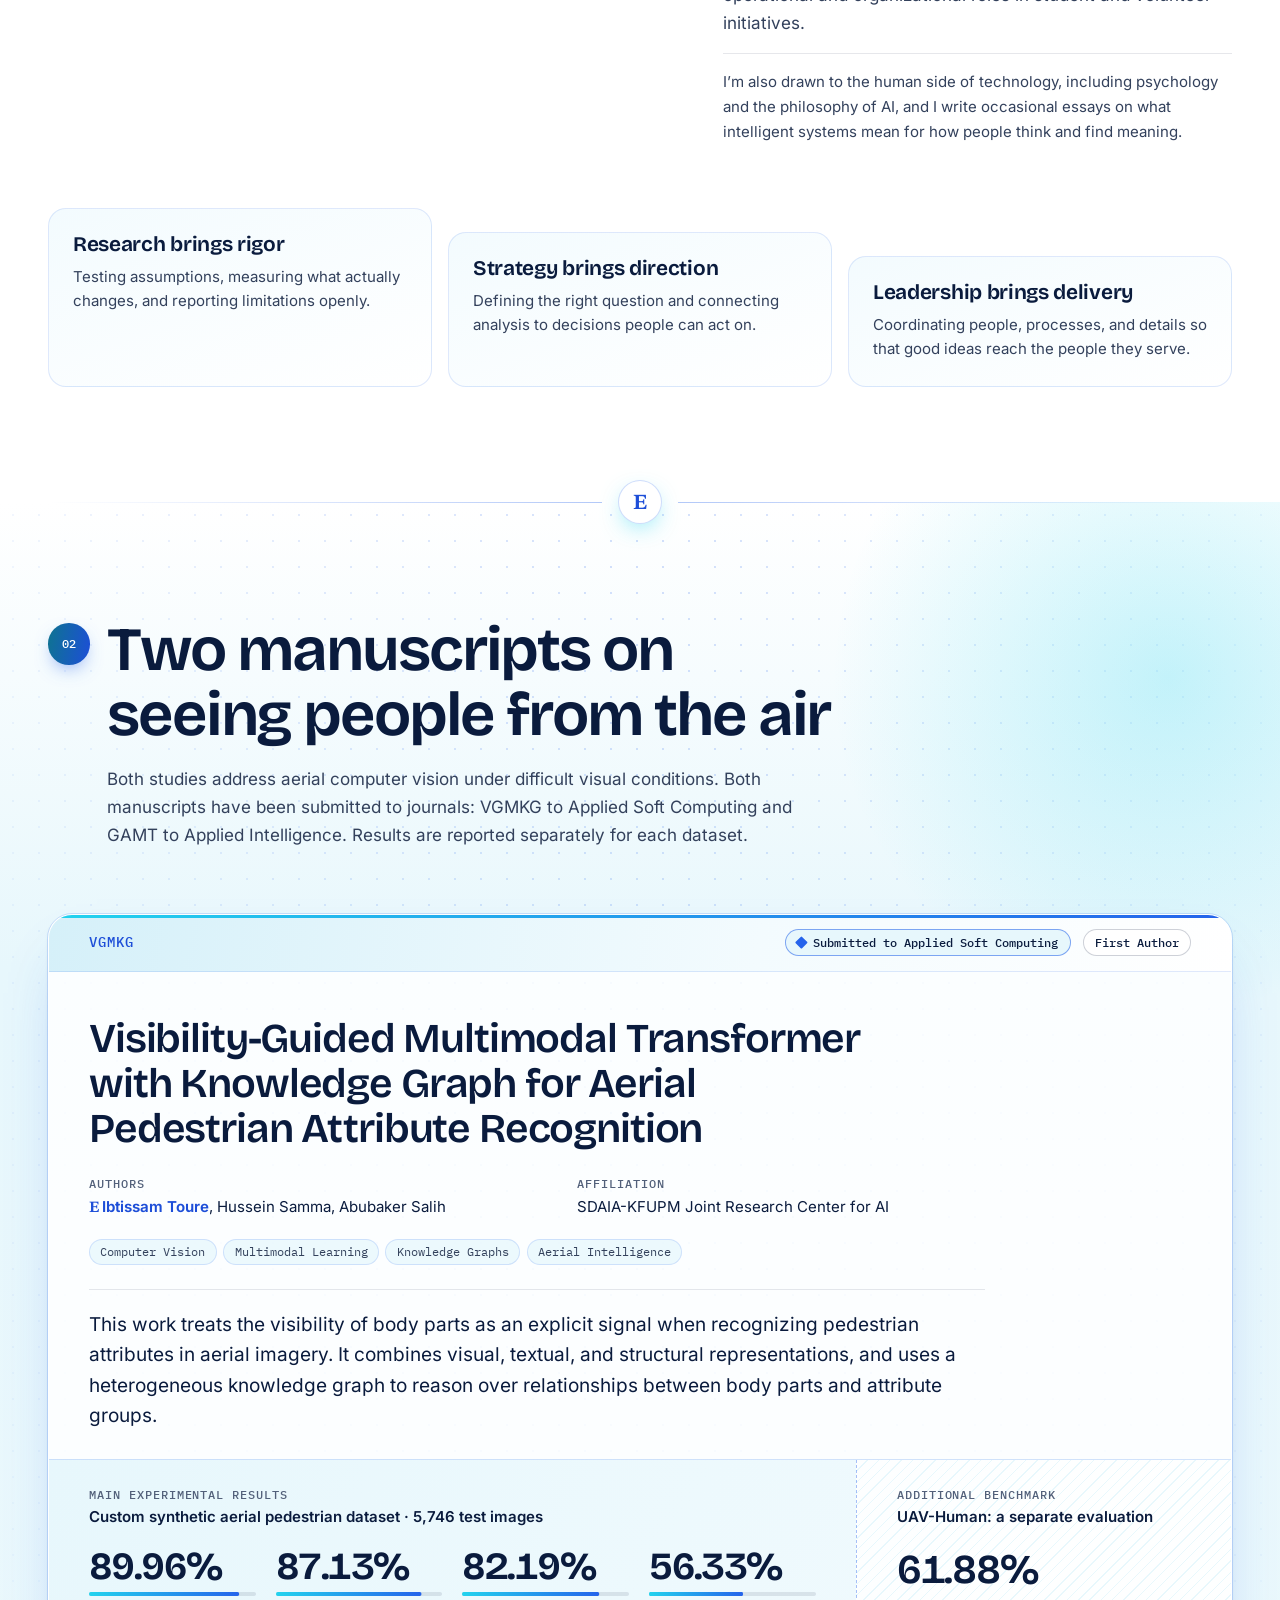
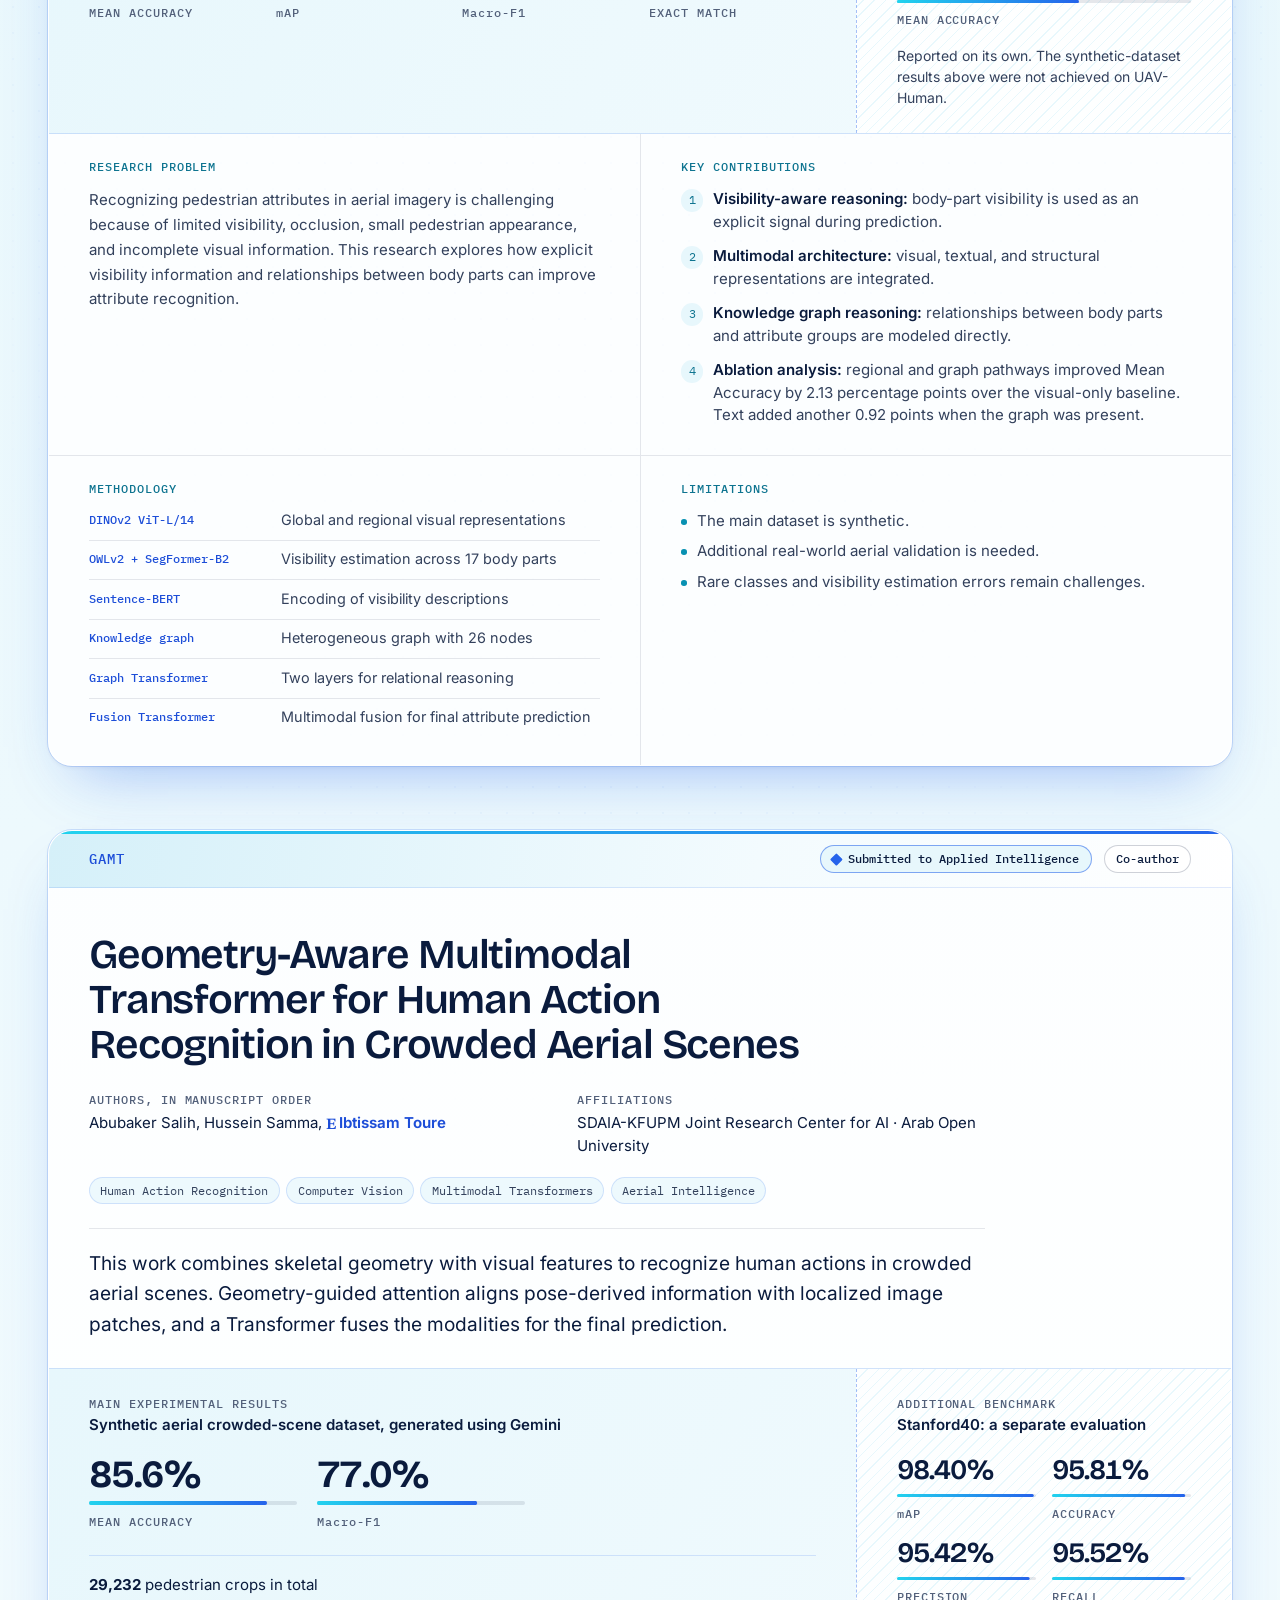
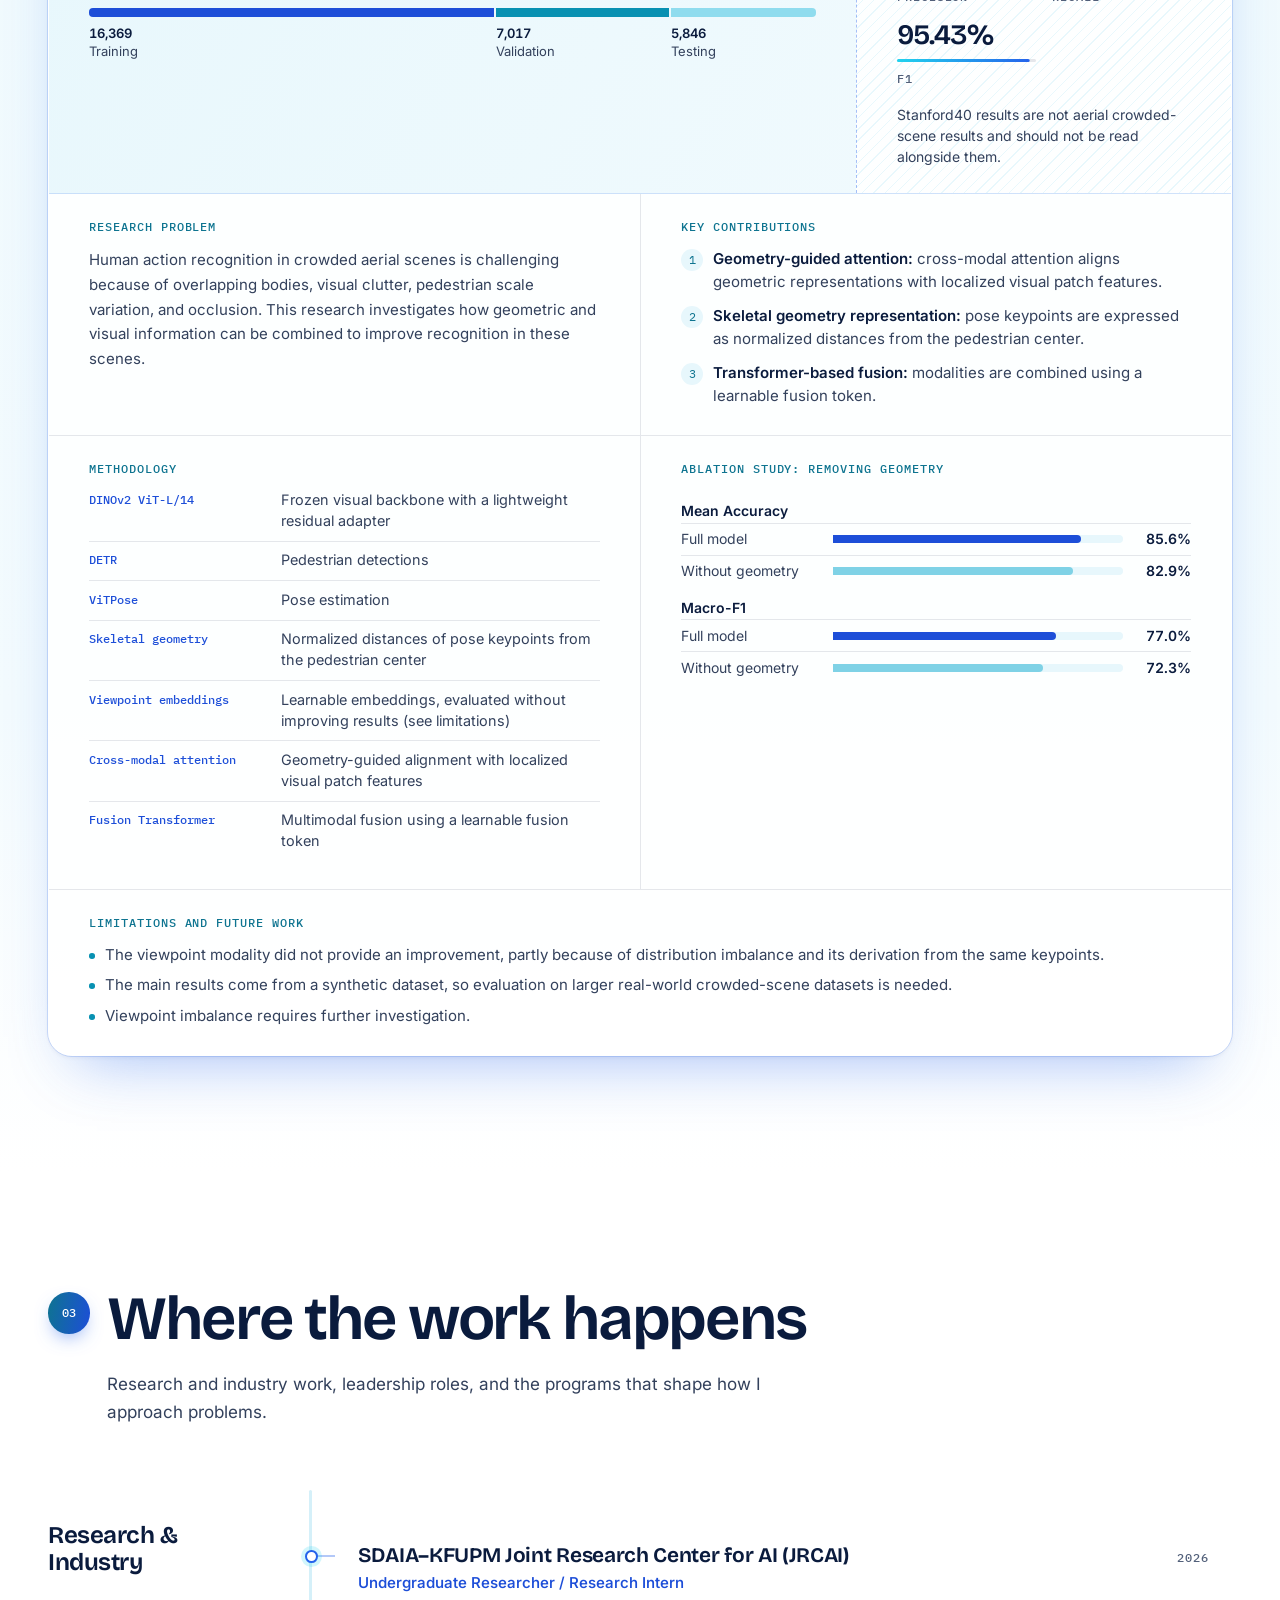
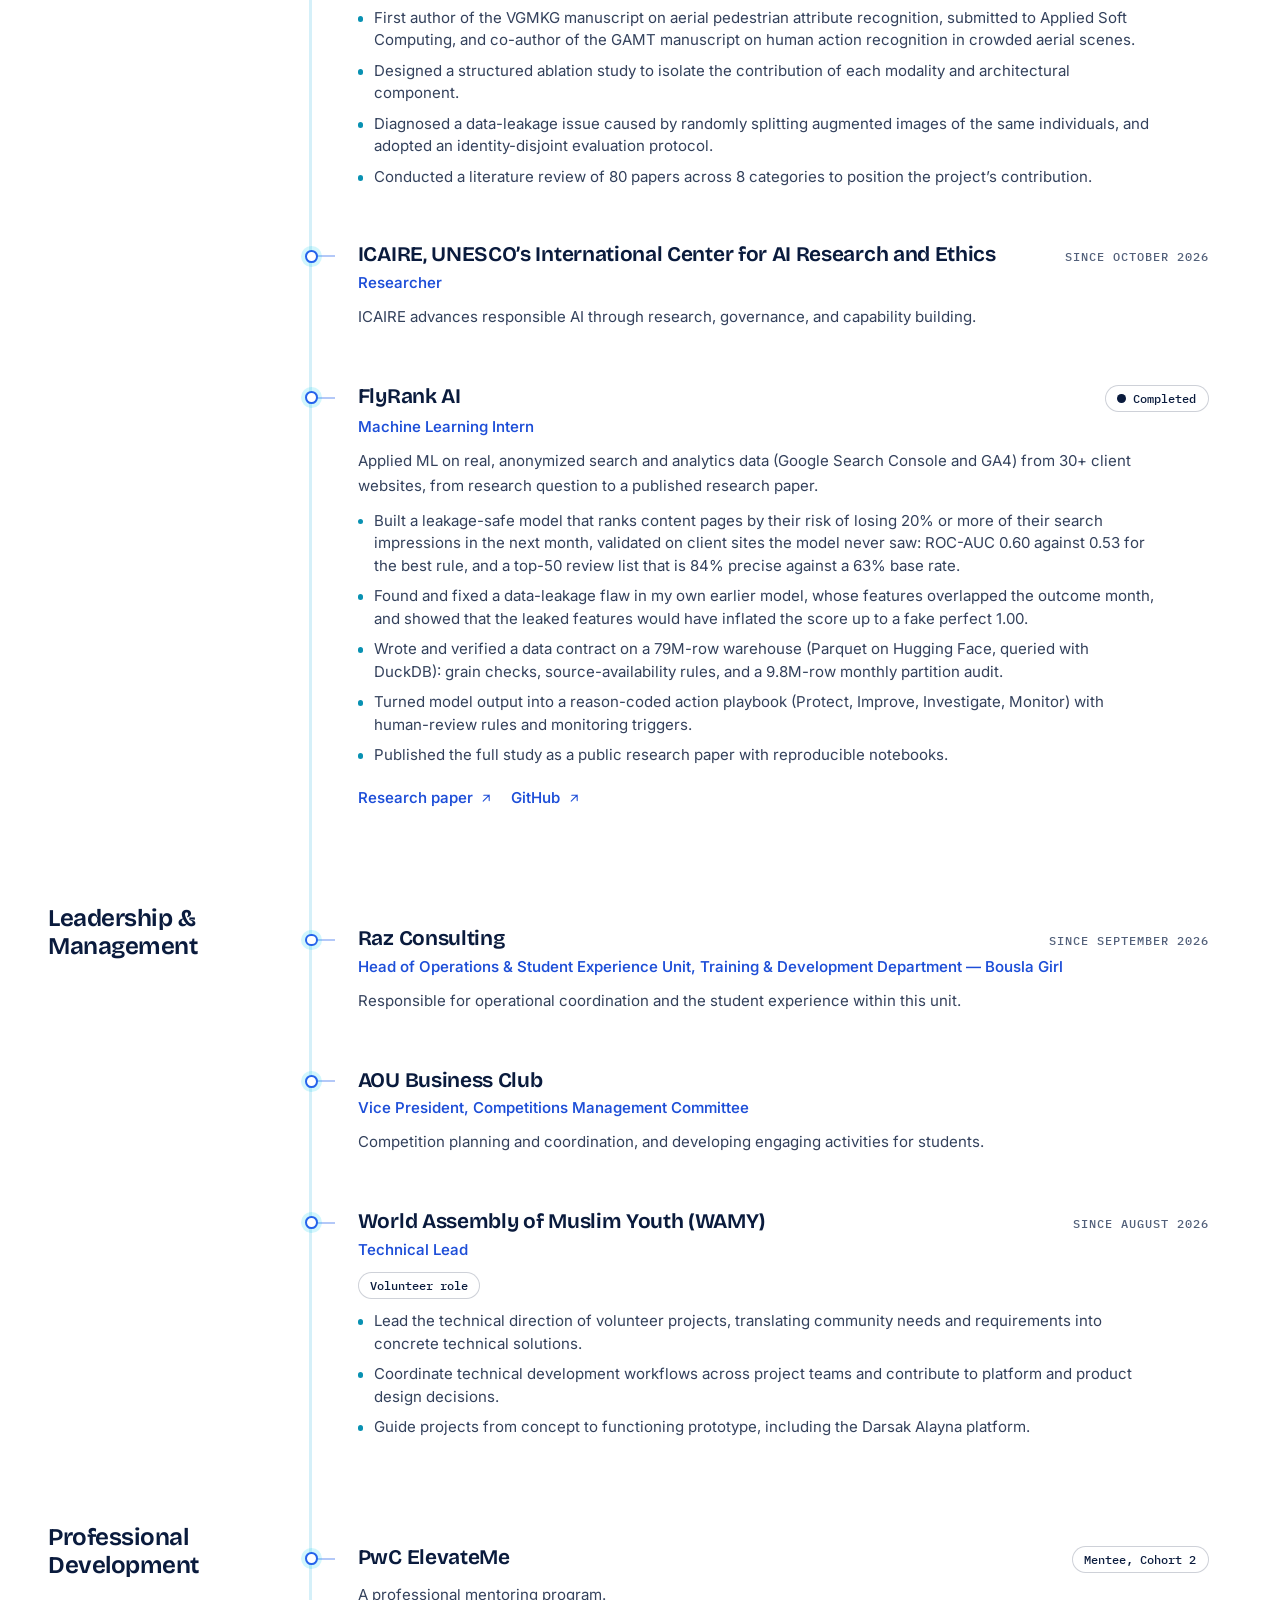
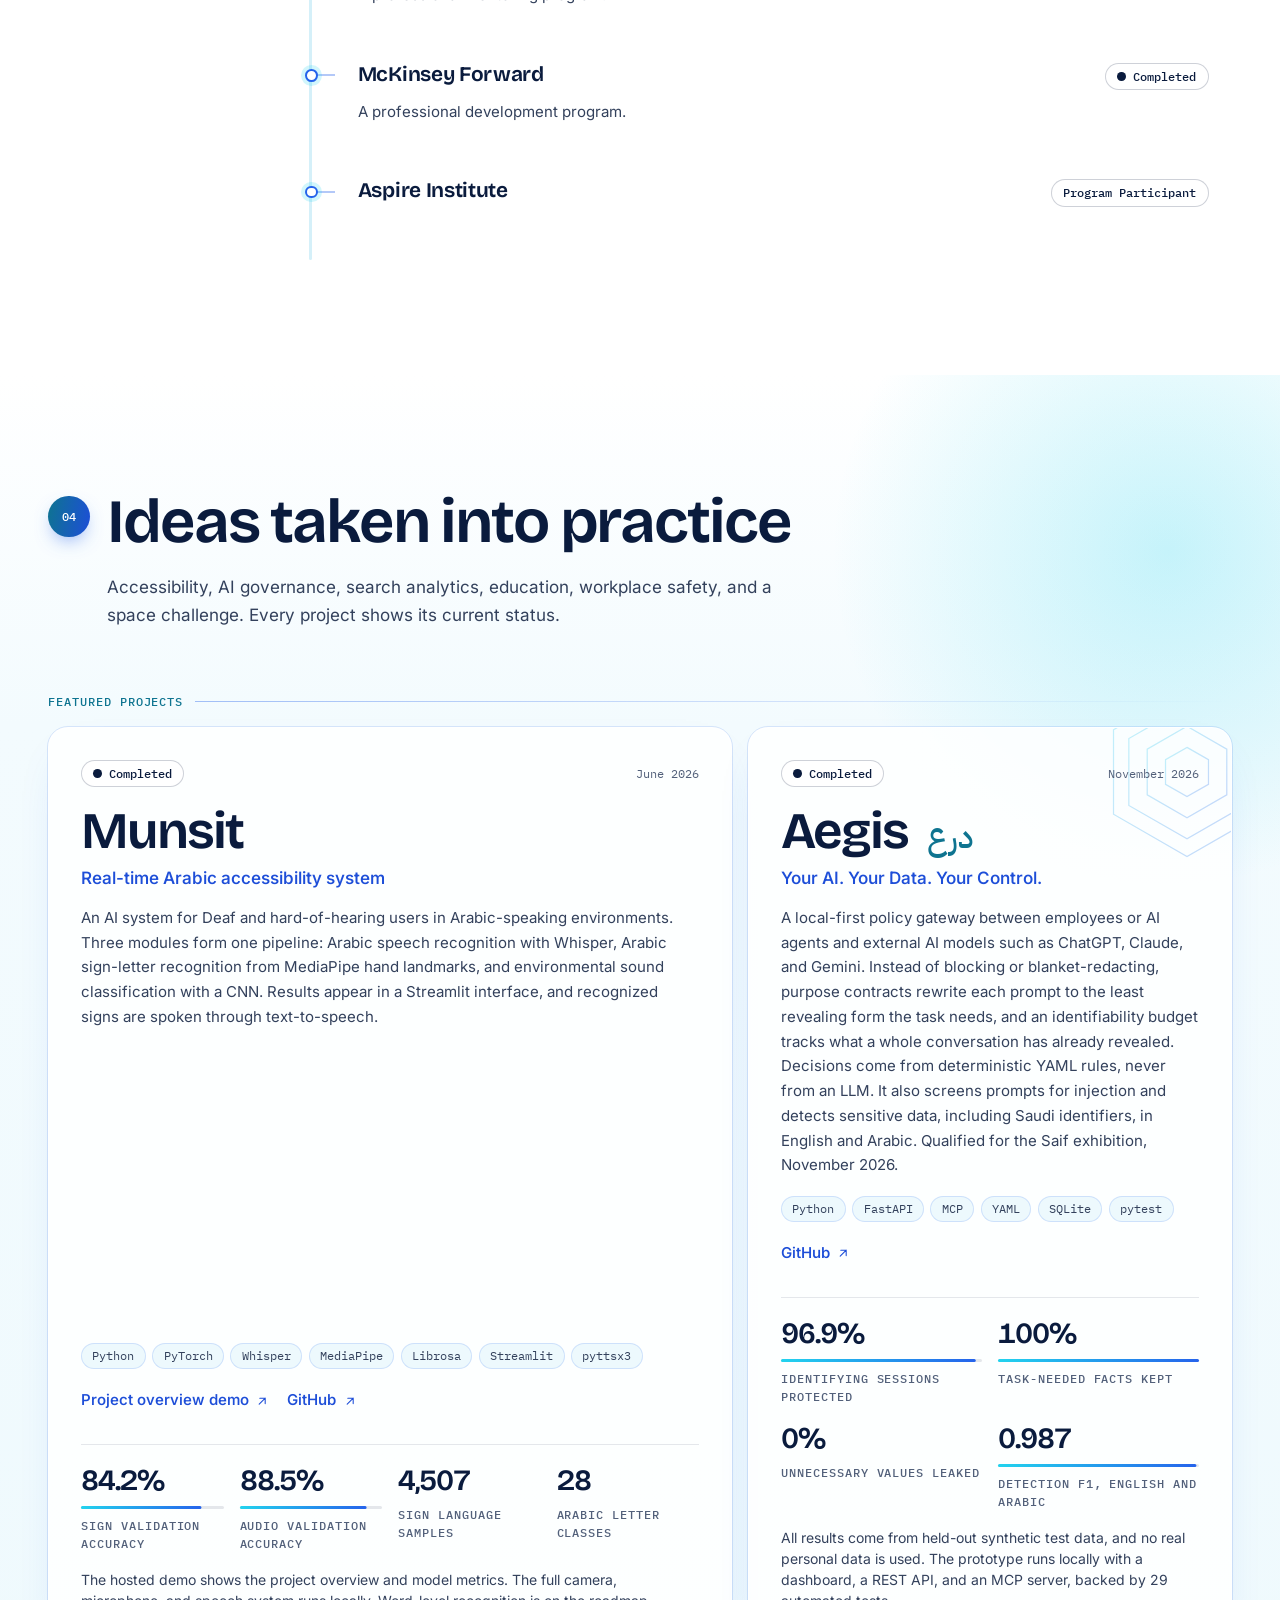
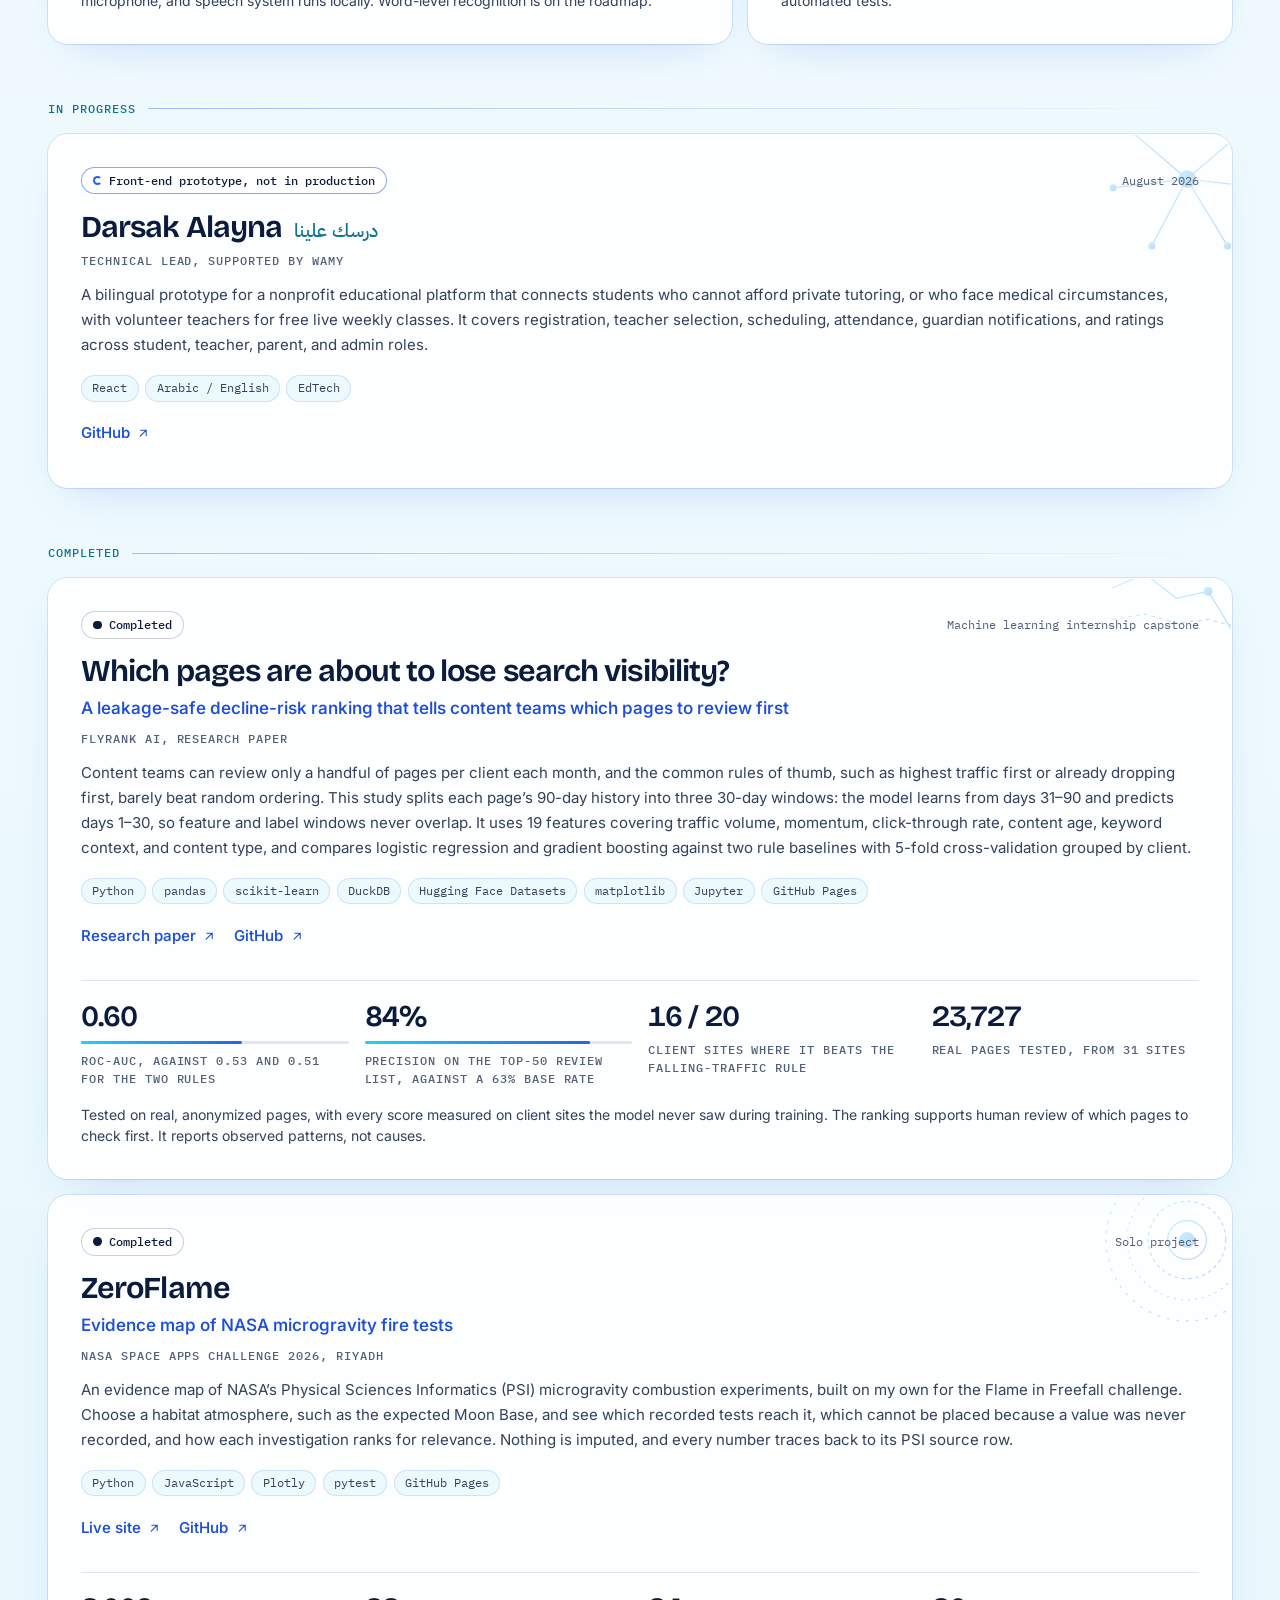
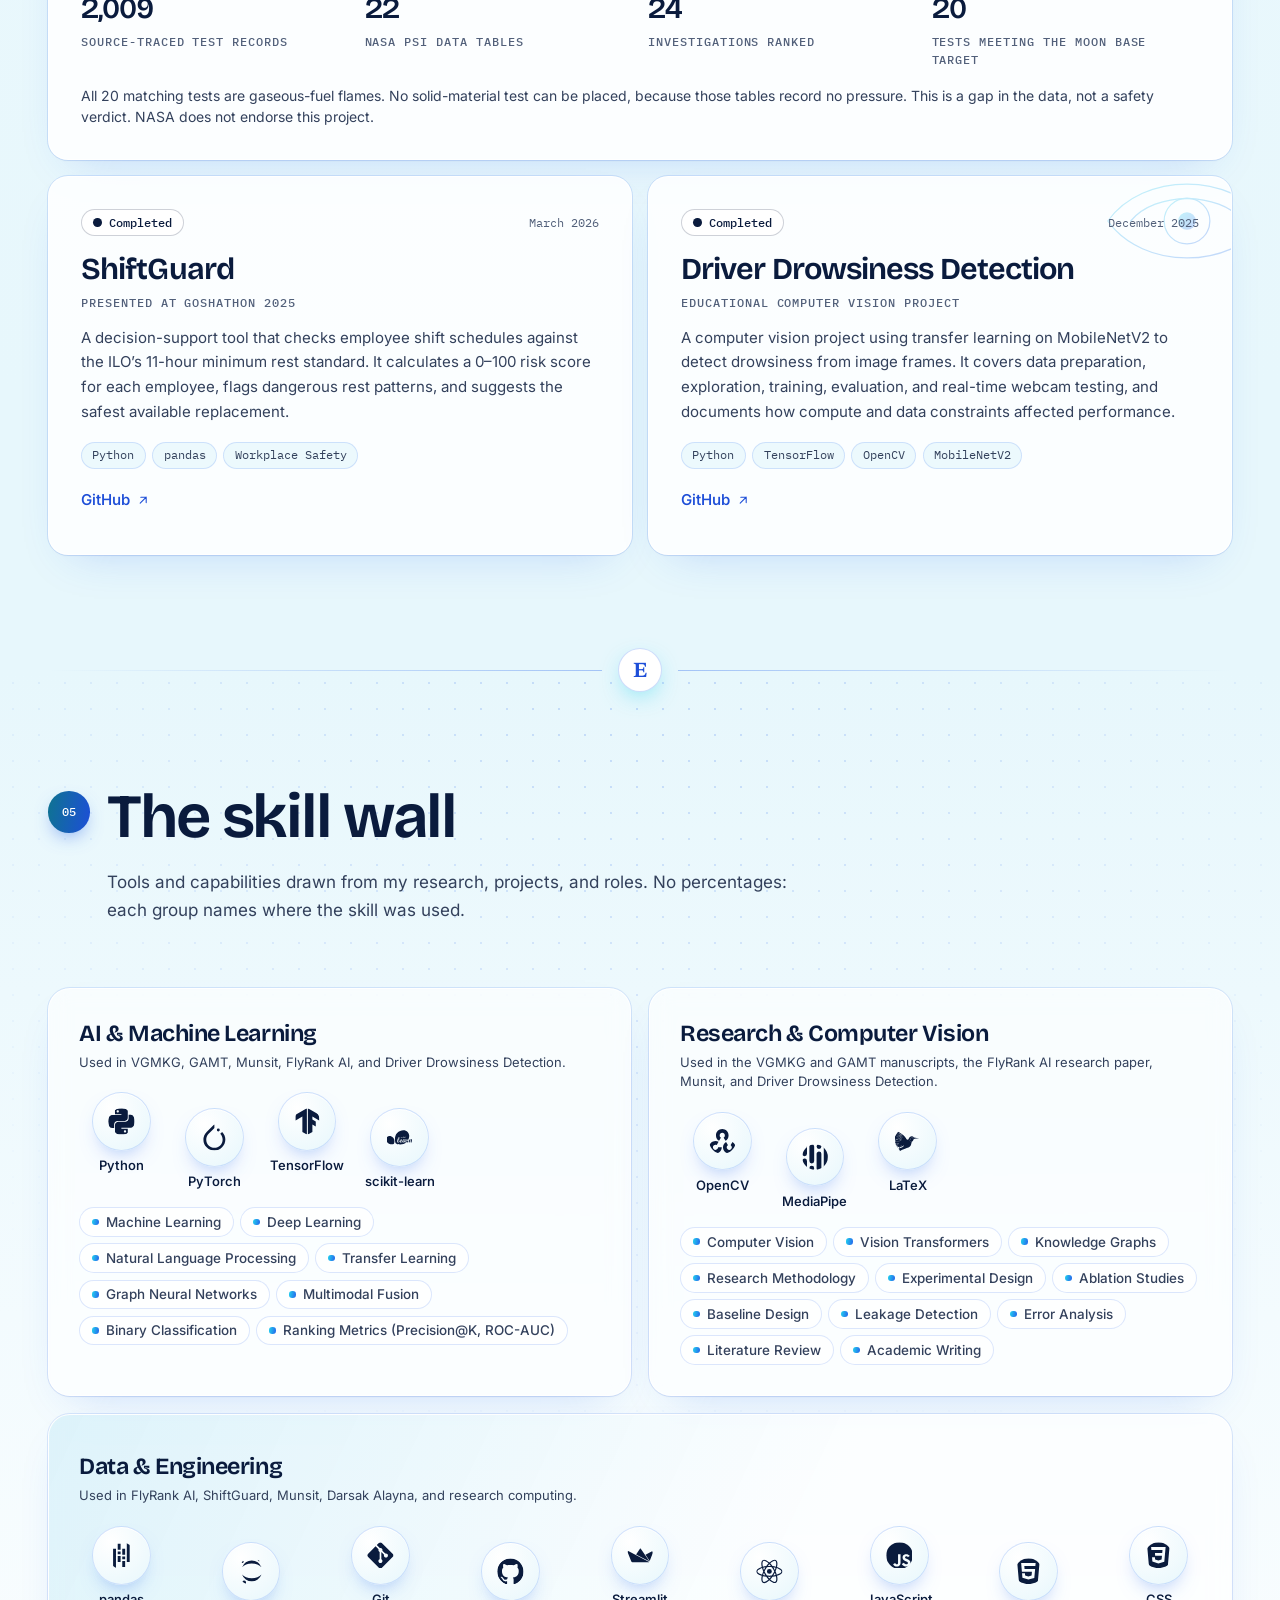
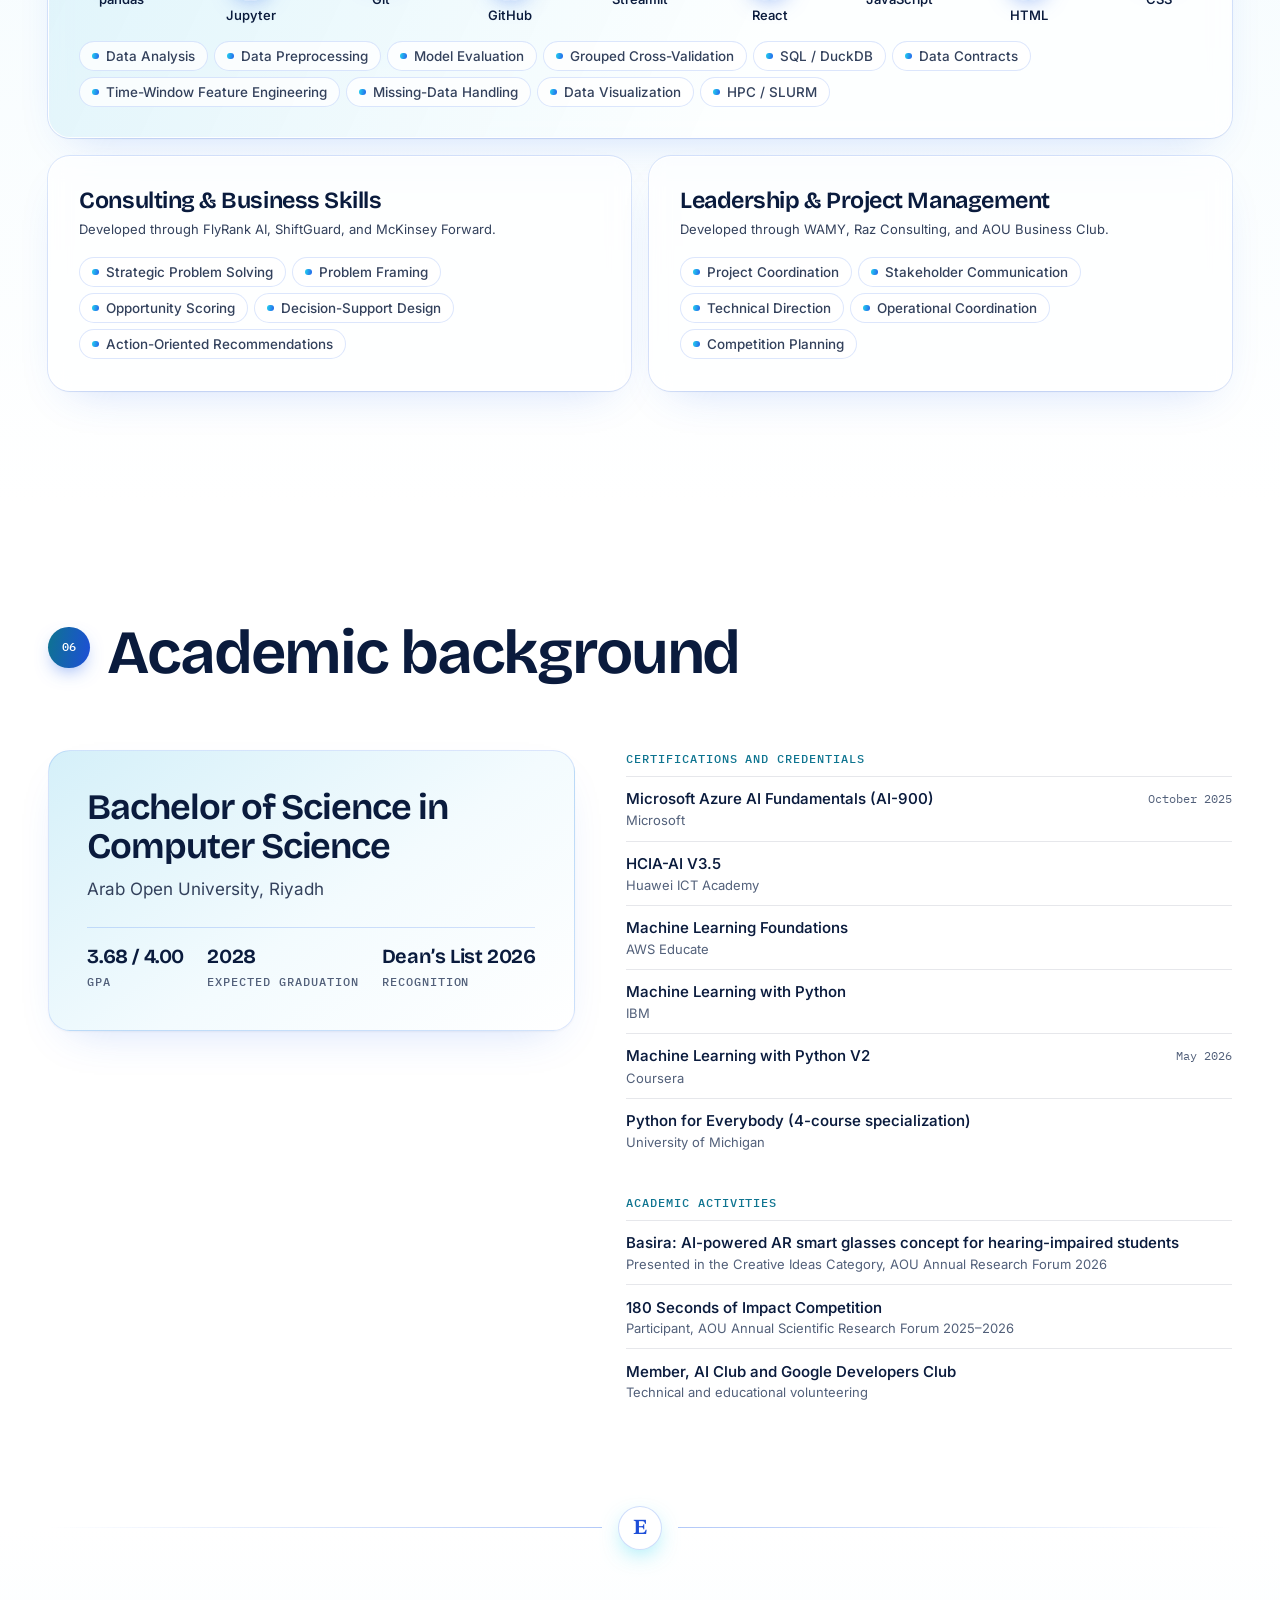
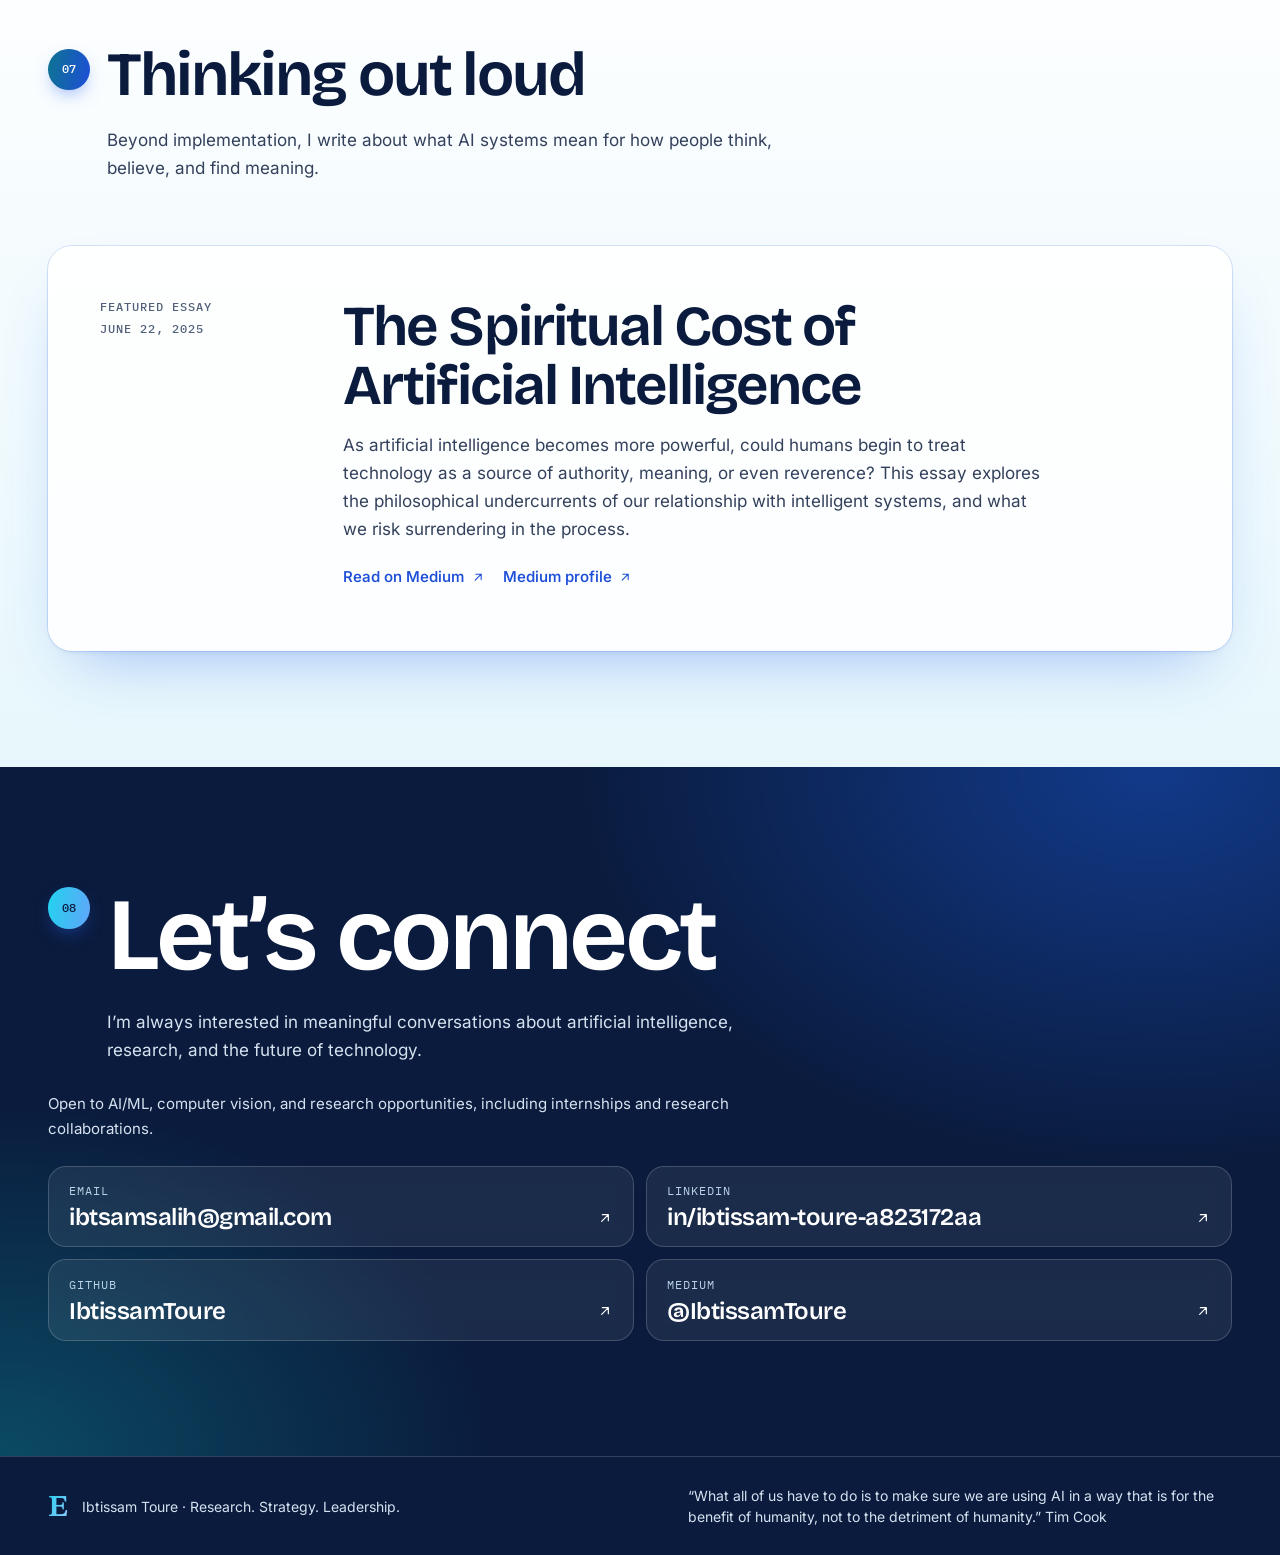
==== commit d89ee1f7: "Add FlyRank decline-risk study: experience details, project card, skills Co-Authored-By: Claude Fabl" ====
--- a/index.html
+++ b/index.html
@@ -52,7 +52,7 @@
   <link rel="preload" href="assets/fonts/inter-latin-var.woff2" as="font" type="font/woff2" crossorigin>
   <link rel="preload" href="assets/fonts/bricolage-latin-var.woff2" as="font" type="font/woff2" crossorigin>
   <link rel="preload" href="assets/fonts/e-mark.woff2" as="font" type="font/woff2" crossorigin>
-  <link rel="stylesheet" href="assets/css/styles.css?v=20261115">
+  <link rel="stylesheet" href="assets/css/styles.css?v=20261116">
 </head>
 <body>
   <svg xmlns="http://www.w3.org/2000/svg" width="0" height="0" style="position:absolute" aria-hidden="true" focusable="false">
@@ -168,7 +168,7 @@
         <div class="about-grid" data-reveal>
           <p class="about-lead" data-i18n="about.lead">I research complex problems, think strategically about solutions, and lead the work needed to turn ideas into meaningful outcomes.</p>
           <div class="about-copy">
-            <p data-i18n="about.p1">I’m a Computer Science student at Arab Open University focused on artificial intelligence, machine learning, and computer vision. My academic research at the SDAIA–KFUPM Joint Research Center for AI asks how models can recognize people and actions in aerial imagery when visibility is limited and scenes are crowded. Since October 2026, I have also been a researcher at ICAIRE, UNESCO’s International Center for AI Research and Ethics, which advances responsible AI through research, governance, and capability building.</p>
+            <p data-i18n="about.p1">I’m a Computer Science student at Arab Open University focused on artificial intelligence, machine learning, and computer vision. My academic research at the SDAIA–KFUPM Joint Research Center for AI asks how models can recognize people and actions in aerial imagery when visibility is limited and scenes are crowded. Since October 2026, I have also been a researcher at ICAIRE, UNESCO’s International Center for AI Research and Ethics, which advances responsible AI through research, governance, and capability building. As a Machine Learning Intern at FlyRank AI, I built a decline-risk ranking for search content on 23,727 real, anonymized pages from 31 websites, and published it as a reproducible research paper.</p>
             <p data-i18n="about.p2">Alongside research, I build technology-driven tools for real needs, from Arabic accessibility to shift safety, and take on operational and organizational roles in student and volunteer initiatives.</p>
             <p class="about-note" data-i18n="about.note">I’m also drawn to the human side of technology, including psychology and the philosophy of AI, and I write occasional essays on what intelligent systems mean for how people think and find meaning.</p>
           </div>
@@ -467,18 +467,18 @@
                 <span class="status status-done" data-i18n="status.completed">Completed</span>
               </div>
               <p class="exp-role" data-i18n="exp.flyrank.role">Machine Learning Intern</p>
-              <p class="exp-desc" data-i18n="exp.flyrank.desc">Worked through a structured machine learning workflow on content-refresh opportunity scoring, using an anonymized dataset.</p>
-              <ol class="workflow">
-                <li data-i18n="exp.flyrank.s1">Research question framing</li>
-                <li data-i18n="exp.flyrank.s2">ML task definition</li>
-                <li data-i18n="exp.flyrank.s3">Data contracts</li>
-                <li data-i18n="exp.flyrank.s4">Feature leakage checks</li>
-                <li data-i18n="exp.flyrank.s5">Signal audits</li>
-                <li data-i18n="exp.flyrank.s6">Baseline evaluation</li>
-                <li data-i18n="exp.flyrank.s7">Model development</li>
-                <li data-i18n="exp.flyrank.s8">Validation audits</li>
-                <li data-i18n="exp.flyrank.s9">Action-oriented recommendations</li>
-              </ol>
+              <p class="exp-desc" data-i18n="exp.flyrank.desc">Applied ML on real, anonymized search and analytics data (Google Search Console and GA4) from 30+ client websites, from research question to a published research paper.</p>
+              <ul class="plain-list exp-points">
+                <li data-i18n="exp.flyrank.p1">Built a leakage-safe model that ranks content pages by their risk of losing 20% or more of their search impressions in the next month, validated on client sites the model never saw: ROC-AUC 0.60 against 0.53 for the best rule, and a top-50 review list that is 84% precise against a 63% base rate.</li>
+                <li data-i18n="exp.flyrank.p2">Found and fixed a data-leakage flaw in my own earlier model, whose features overlapped the outcome month, and showed that the leaked features would have inflated the score up to a fake perfect 1.00.</li>
+                <li data-i18n="exp.flyrank.p3">Wrote and verified a data contract on a 79M-row warehouse (Parquet on Hugging Face, queried with DuckDB): grain checks, source-availability rules, and a 9.8M-row monthly partition audit.</li>
+                <li data-i18n="exp.flyrank.p4">Turned model output into a reason-coded action playbook (Protect, Improve, Investigate, Monitor) with human-review rules and monitoring triggers.</li>
+                <li data-i18n="exp.flyrank.p5">Published the full study as a public research paper with reproducible notebooks.</li>
+              </ul>
+              <div class="project-links">
+                <a class="text-link" href="https://ibtissamtoure.github.io/FlyRank-Internship/" target="_blank" rel="noopener"><span data-i18n="exp.flyrank.paper">Research paper</span><svg class="icon-line flip" viewBox="0 0 24 24" aria-hidden="true"><path d="M7 17 17 7M8 7h9v9"/></svg></a>
+                <a class="text-link" href="https://github.com/IbtissamToure/FlyRank-Internship" target="_blank" rel="noopener">GitHub<svg class="icon-line flip" viewBox="0 0 24 24" aria-hidden="true"><path d="M7 17 17 7M8 7h9v9"/></svg></a>
+              </div>
             </li>
           </ol>
         </div>
@@ -553,7 +553,7 @@
         <header class="sec-head" data-reveal>
           <span class="sec-num" dir="ltr">04</span>
           <h2 id="projects-h" data-i18n="proj.title">Ideas taken into practice</h2>
-          <p data-i18n="proj.intro">Accessibility, AI governance, education, workplace safety, and a space challenge. Every project shows its current status.</p>
+          <p data-i18n="proj.intro">Accessibility, AI governance, search analytics, education, workplace safety, and a space challenge. Every project shows its current status.</p>
         </header>
 
         <div class="project-group">
@@ -644,6 +644,34 @@
           <h3 class="project-group-title label" data-i18n="proj.g3">Completed</h3>
           <div class="project-grid">
             <article class="project spot" style="grid-column:1/-1" data-reveal>
+              <svg class="project-motif" viewBox="0 0 200 200" aria-hidden="true"><line x1="16" y1="184" x2="184" y2="184"/><line x1="16" y1="16" x2="16" y2="184"/><path d="M16 60L52 44L88 72L124 64L156 116L184 150"/><path d="M16 96L52 90L88 100L124 96L156 104L184 100" stroke-dasharray="3 6"/><circle class="fill" cx="124" cy="64" r="5"/><circle class="fill" cx="184" cy="150" r="5"/></svg>
+              <div class="project-top">
+                <span class="status status-done" data-i18n="status.completed8">Completed</span>
+                <span class="project-date" data-i18n="proj.decline.date">Machine learning internship capstone</span>
+              </div>
+              <h4 data-i18n="proj.decline.name">Which pages are about to lose search visibility?</h4>
+              <p class="project-tagline" data-i18n="proj.decline.tag">A leakage-safe decline-risk ranking that tells content teams which pages to review first</p>
+              <p class="project-role label" data-i18n="proj.decline.role">FlyRank AI, research paper</p>
+              <p class="project-desc" data-i18n="proj.decline.desc">Content teams can review only a handful of pages per client each month, and the common rules of thumb, such as highest traffic first or already dropping first, barely beat random ordering. This study splits each page’s 90-day history into three 30-day windows: the model learns from days 31–90 and predicts days 1–30, so feature and label windows never overlap. It uses 19 features covering traffic volume, momentum, click-through rate, content age, keyword context, and content type, and compares logistic regression and gradient boosting against two rule baselines with 5-fold cross-validation grouped by client.</p>
+              <ul class="tags">
+                <li dir="ltr">Python</li><li dir="ltr">pandas</li><li dir="ltr">scikit-learn</li><li dir="ltr">DuckDB</li><li dir="ltr">Hugging Face Datasets</li><li dir="ltr">matplotlib</li><li dir="ltr">Jupyter</li><li dir="ltr">GitHub Pages</li>
+              </ul>
+              <div class="project-links">
+                <a class="text-link" href="https://ibtissamtoure.github.io/FlyRank-Internship/" target="_blank" rel="noopener"><span data-i18n="proj.decline.paper">Research paper</span><svg class="icon-line flip" viewBox="0 0 24 24" aria-hidden="true"><path d="M7 17 17 7M8 7h9v9"/></svg></a>
+                <a class="text-link" href="https://github.com/IbtissamToure/FlyRank-Internship" target="_blank" rel="noopener">GitHub<svg class="icon-line flip" viewBox="0 0 24 24" aria-hidden="true"><path d="M7 17 17 7M8 7h9v9"/></svg></a>
+              </div>
+              <div class="project-side">
+                <dl class="project-metrics">
+                  <div><dt class="metric-key label" data-i18n="proj.decline.m1">ROC-AUC, against 0.53 and 0.51 for the two rules</dt><dd class="bench-val" dir="ltr" style="--v:0.60">0.60</dd></div>
+                  <div><dt class="metric-key label" data-i18n="proj.decline.m2">Precision on the top-50 review list, against a 63% base rate</dt><dd class="bench-val" dir="ltr" style="--v:0.84">84%</dd></div>
+                  <div><dt class="metric-key label" data-i18n="proj.decline.m3">Client sites where it beats the falling-traffic rule</dt><dd class="bench-val" dir="ltr">16 / 20</dd></div>
+                  <div><dt class="metric-key label" data-i18n="proj.decline.m4">Real pages tested, from 31 sites</dt><dd class="bench-val" dir="ltr">23,727</dd></div>
+                </dl>
+                <p class="project-note" data-i18n="proj.decline.note">Tested on real, anonymized pages, with every score measured on client sites the model never saw during training. The ranking supports human review of which pages to check first. It reports observed patterns, not causes.</p>
+              </div>
+            </article>
+
+            <article class="project spot" style="grid-column:1/-1" data-reveal>
               <svg class="project-motif" viewBox="0 0 200 200" aria-hidden="true"><circle cx="100" cy="100" r="22" stroke-dasharray="1 0"/><circle cx="100" cy="100" r="44" stroke-dasharray="3 5"/><circle cx="100" cy="100" r="68" stroke-dasharray="1 7"/><circle cx="100" cy="100" r="92" stroke-dasharray="2 9"/><circle class="fill" cx="100" cy="100" r="9"/></svg>
               <div class="project-top">
                 <span class="status status-done" data-i18n="status.completed7">Completed</span>
@@ -738,13 +766,15 @@
             <li class="pill" data-i18n="skills.tl">Transfer Learning</li>
             <li class="pill" data-i18n="skills.gnn">Graph Neural Networks</li>
             <li class="pill" data-i18n="skills.fusion">Multimodal Fusion</li>
+            <li class="pill" data-i18n="skills.binary">Binary Classification</li>
+            <li class="pill" data-i18n="skills.ranking">Ranking Metrics (Precision@K, ROC-AUC)</li>
           </ul>
         </div>
 
         <div class="skill-row spot" data-reveal>
           <div>
             <h3 data-i18n="skills.g2">Research &amp; Computer Vision</h3>
-            <p class="skill-evidence" data-i18n="skills.g2e">Used in the VGMKG and GAMT manuscripts, Munsit, and Driver Drowsiness Detection.</p>
+            <p class="skill-evidence" data-i18n="skills.g2e">Used in the VGMKG and GAMT manuscripts, the FlyRank AI research paper, Munsit, and Driver Drowsiness Detection.</p>
           </div>
           <ul class="orbs">
             <li class="tile" style="--brand:#5C3EE8"><svg aria-hidden="true"><use href="#i-opencv"/></svg><span dir="ltr">OpenCV</span></li>
@@ -758,6 +788,9 @@
             <li class="pill" data-i18n="skills.method">Research Methodology</li>
             <li class="pill" data-i18n="skills.exp">Experimental Design</li>
             <li class="pill" data-i18n="skills.abl">Ablation Studies</li>
+            <li class="pill" data-i18n="skills.baseline">Baseline Design</li>
+            <li class="pill" data-i18n="skills.leak">Leakage Detection</li>
+            <li class="pill" data-i18n="skills.error">Error Analysis</li>
             <li class="pill" data-i18n="skills.lit">Literature Review</li>
             <li class="pill" data-i18n="skills.writing">Academic Writing</li>
           </ul>
@@ -783,6 +816,12 @@
             <li class="pill" data-i18n="skills.data">Data Analysis</li>
             <li class="pill" data-i18n="skills.prep">Data Preprocessing</li>
             <li class="pill" data-i18n="skills.eval">Model Evaluation</li>
+            <li class="pill" data-i18n="skills.gcv">Grouped Cross-Validation</li>
+            <li class="pill"><span dir="ltr">SQL / DuckDB</span></li>
+            <li class="pill" data-i18n="skills.contracts">Data Contracts</li>
+            <li class="pill" data-i18n="skills.features">Time-Window Feature Engineering</li>
+            <li class="pill" data-i18n="skills.missing">Missing-Data Handling</li>
+            <li class="pill" data-i18n="skills.viz">Data Visualization</li>
             <li class="pill"><span dir="ltr">HPC / SLURM</span></li>
           </ul>
         </div>
@@ -910,7 +949,7 @@
     </div>
   </footer>
 
-  <script src="assets/js/translations.js?v=20261115"></script>
-  <script src="assets/js/main.js?v=20261115"></script>
+  <script src="assets/js/translations.js?v=20261116"></script>
+  <script src="assets/js/main.js?v=20261116"></script>
 </body>
 </html>
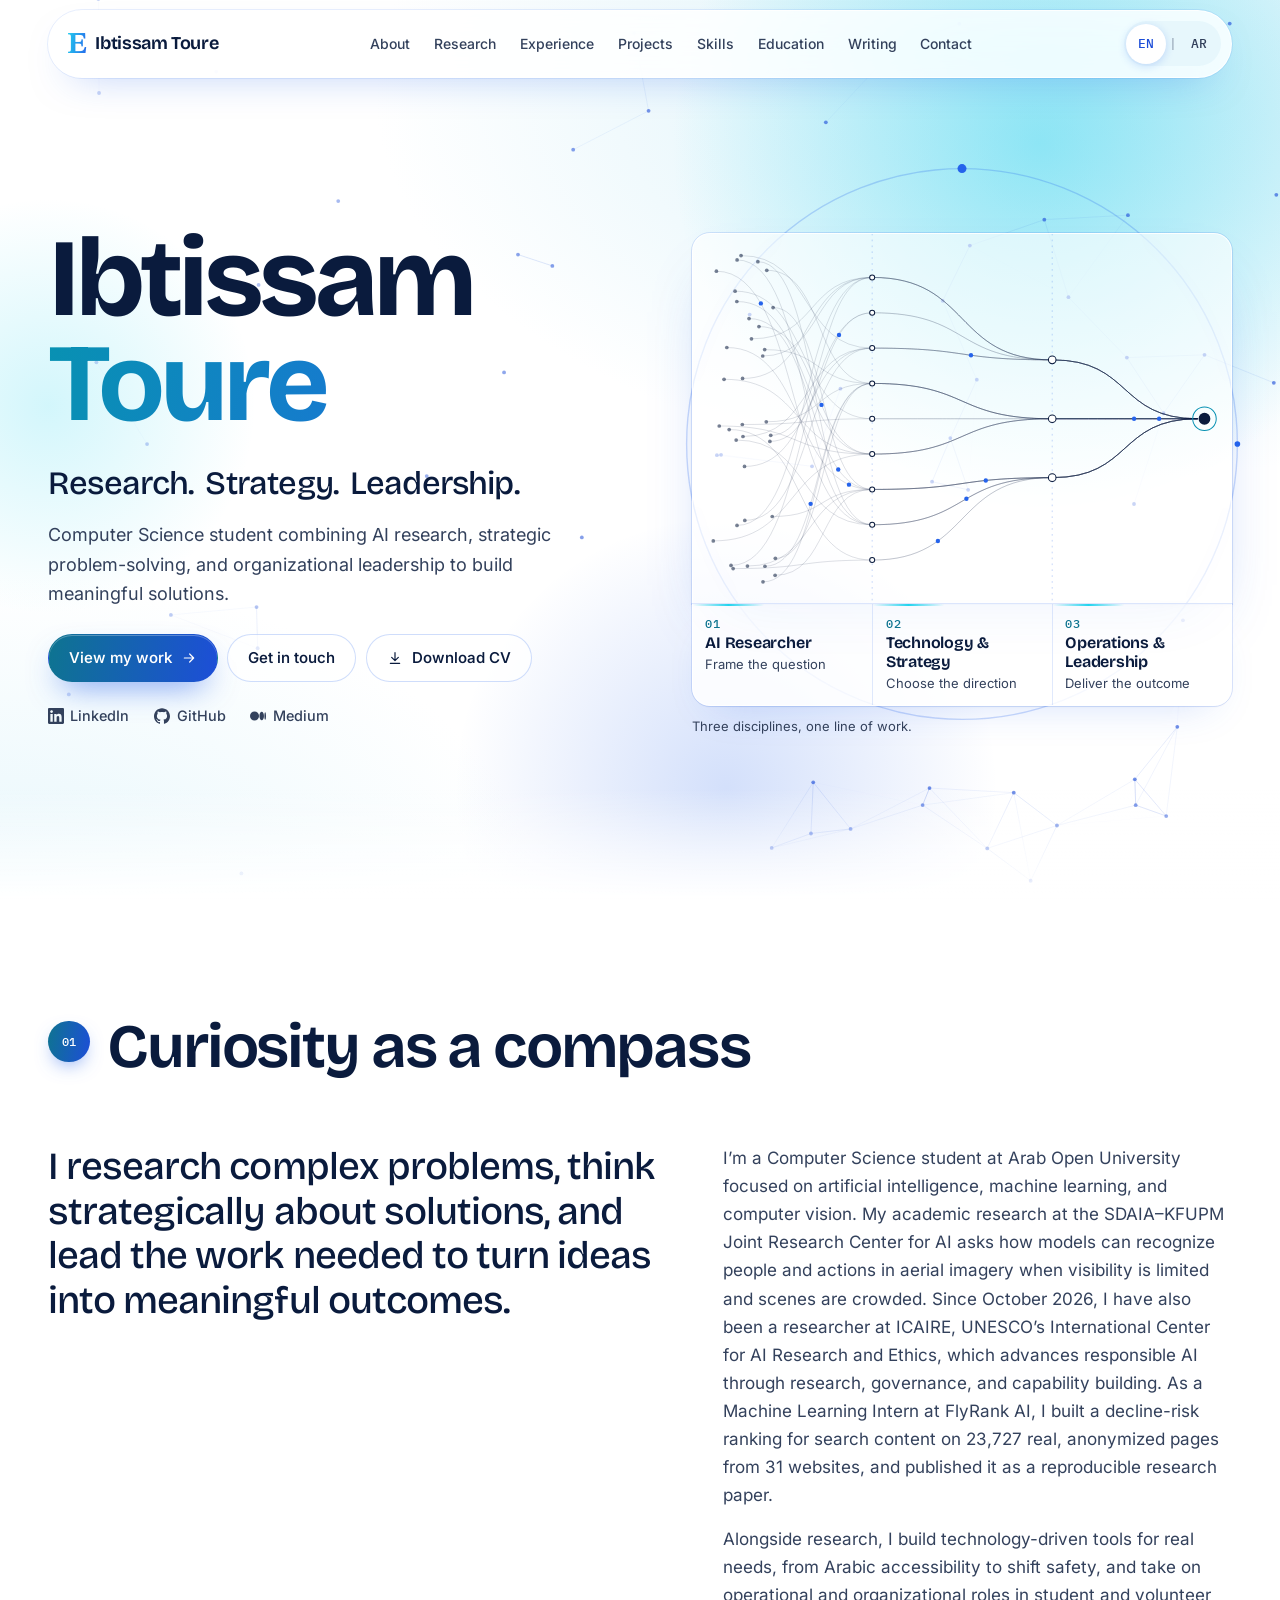
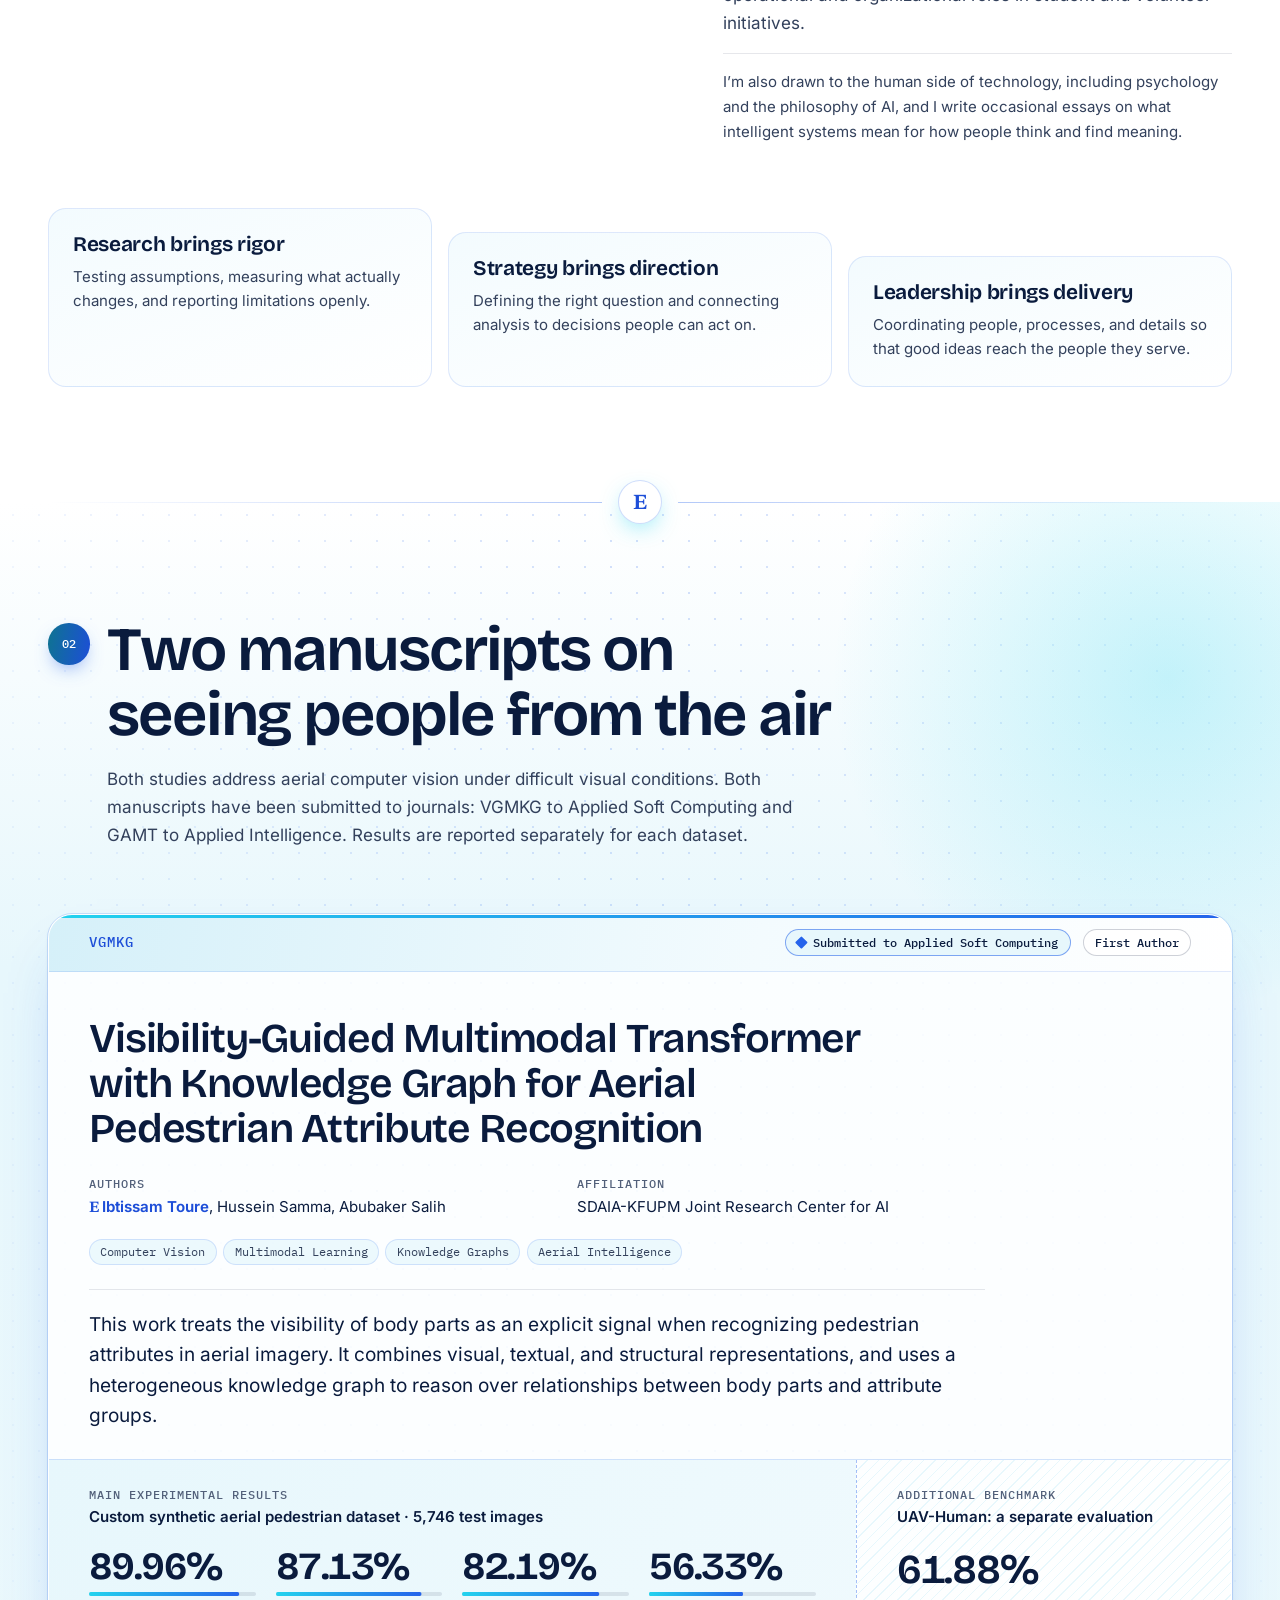
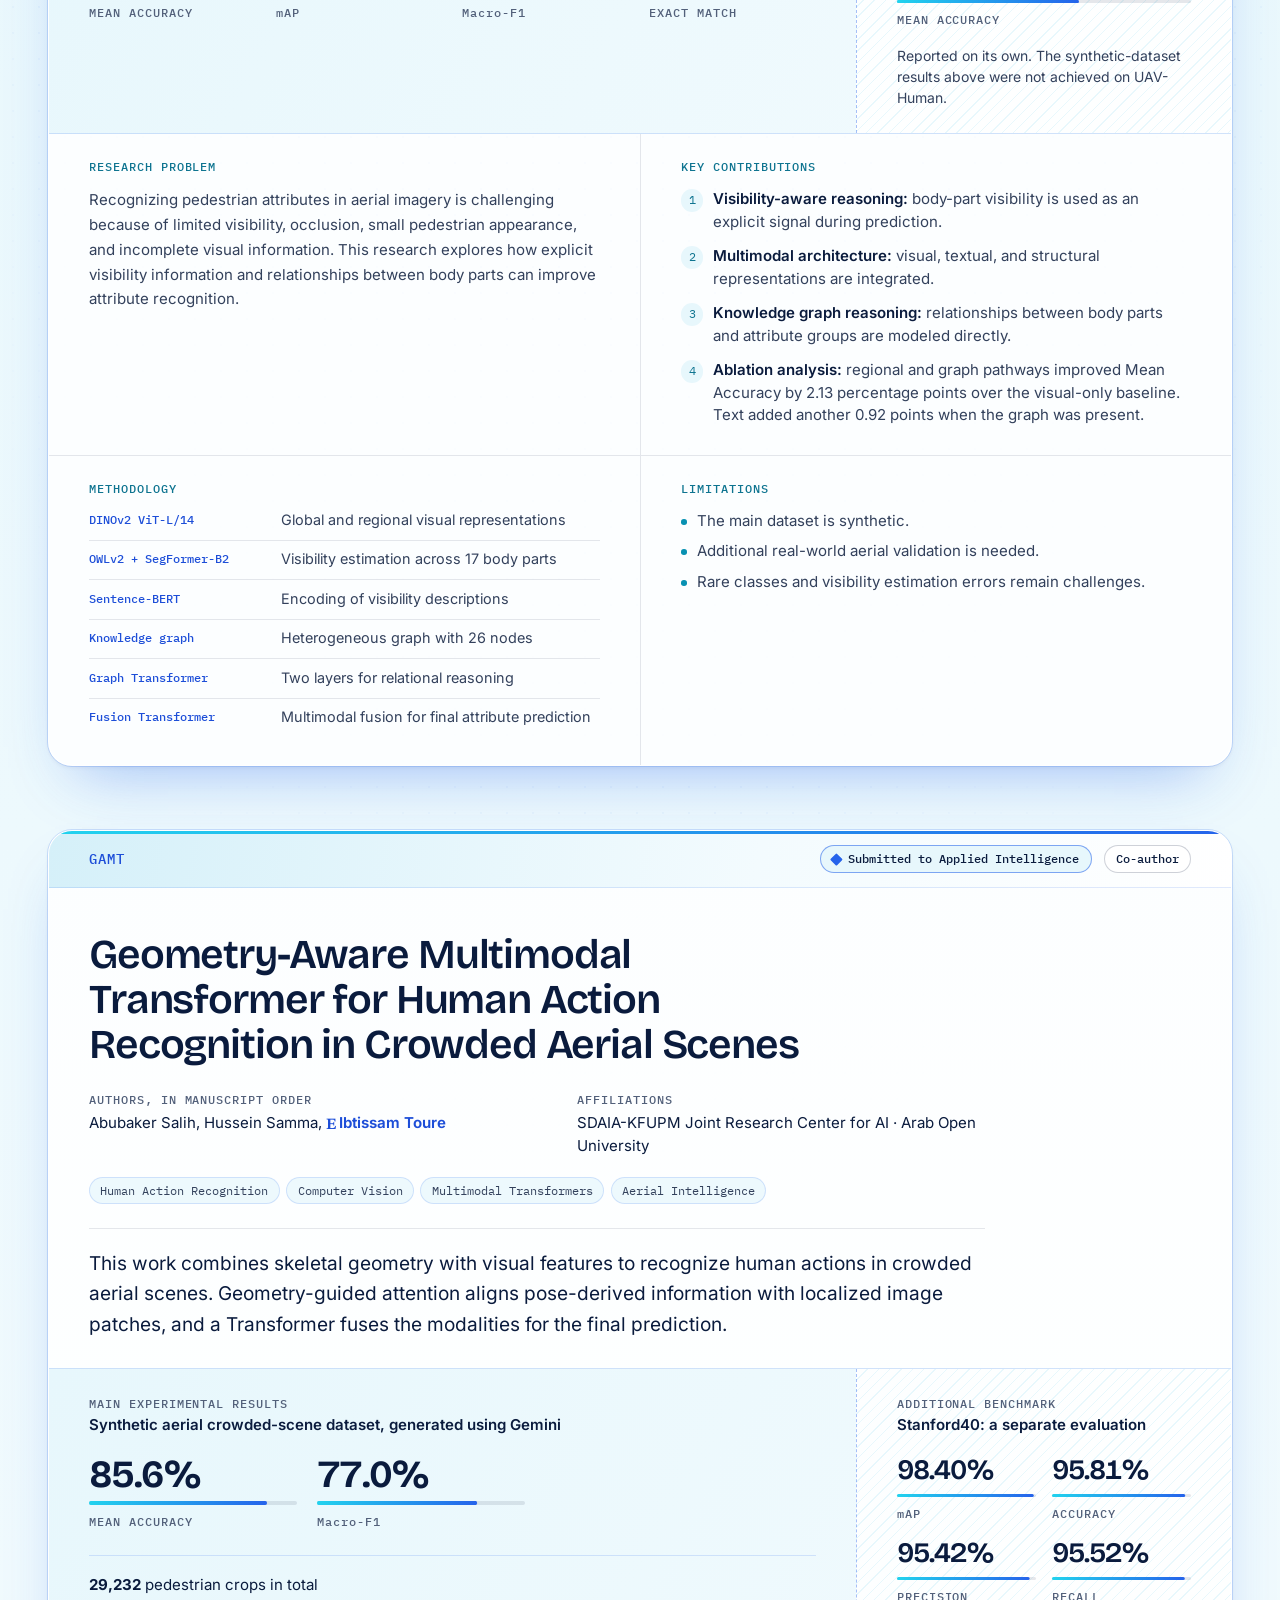
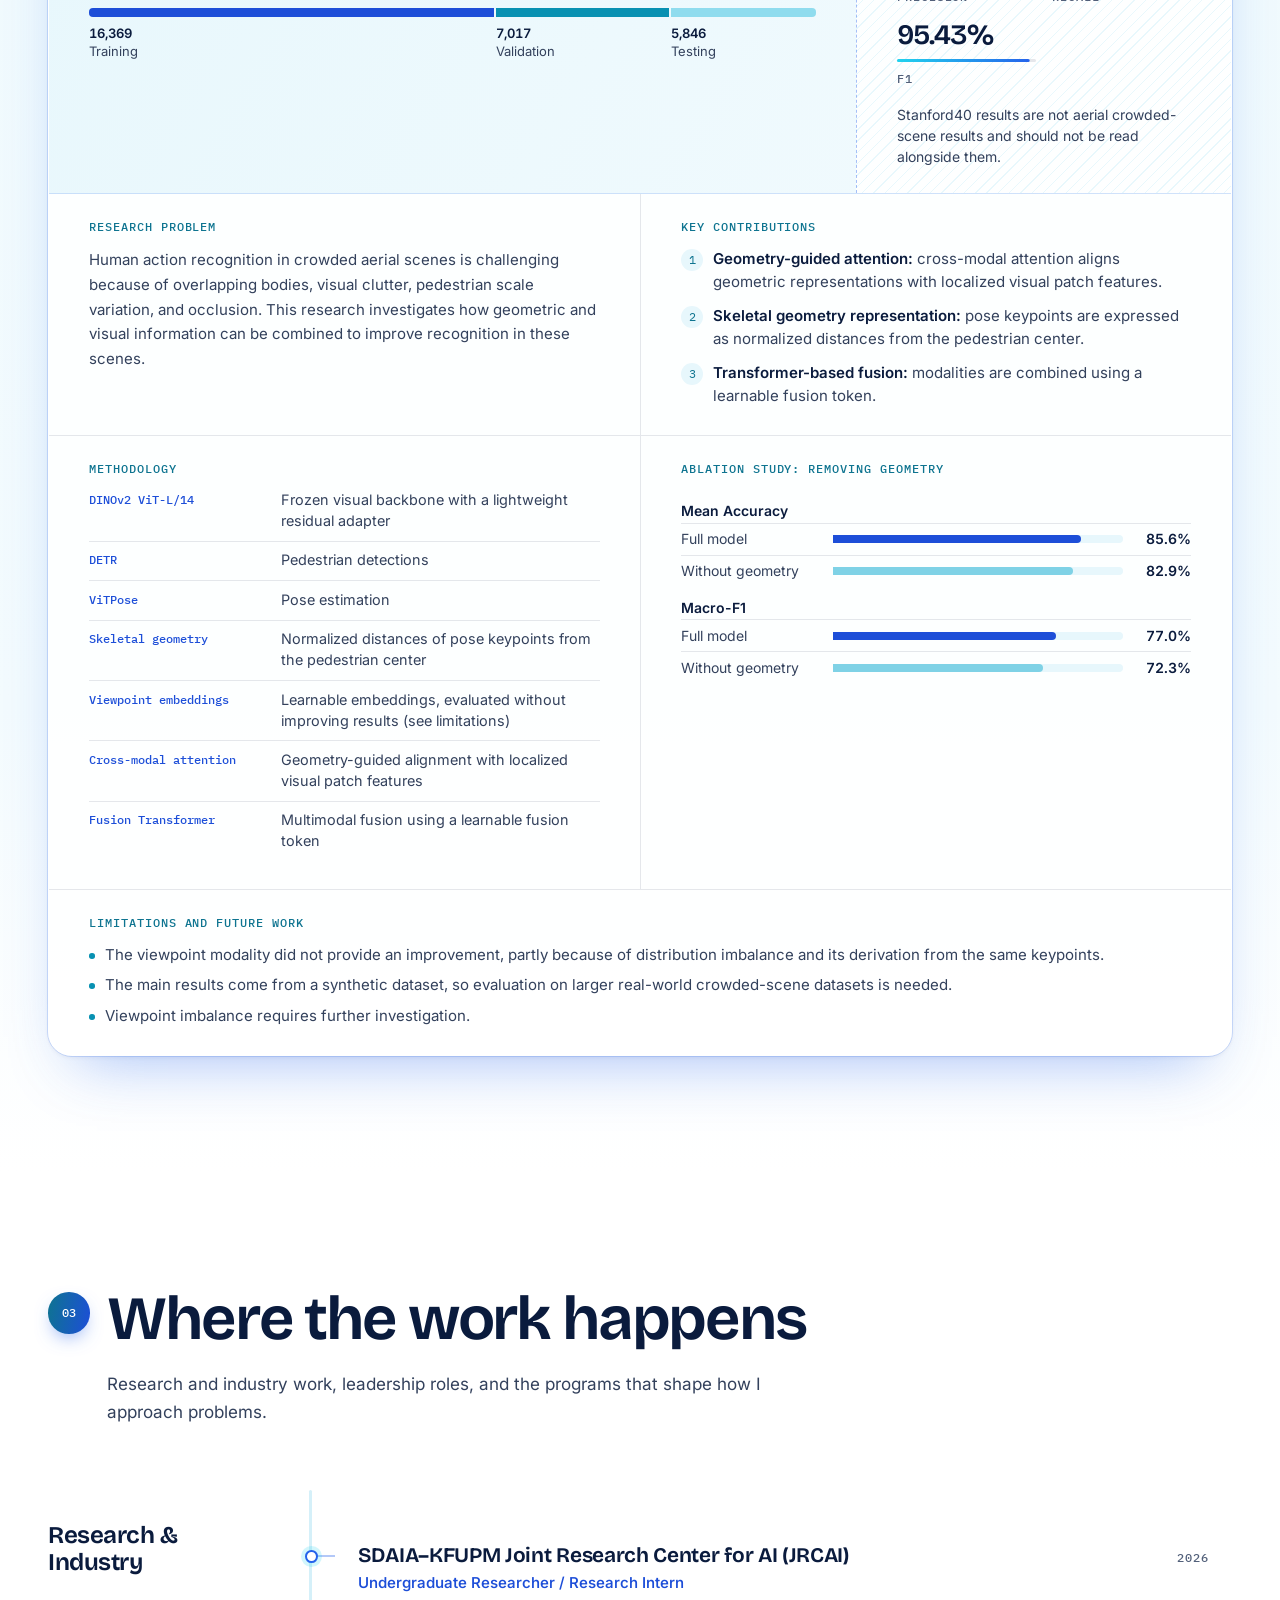
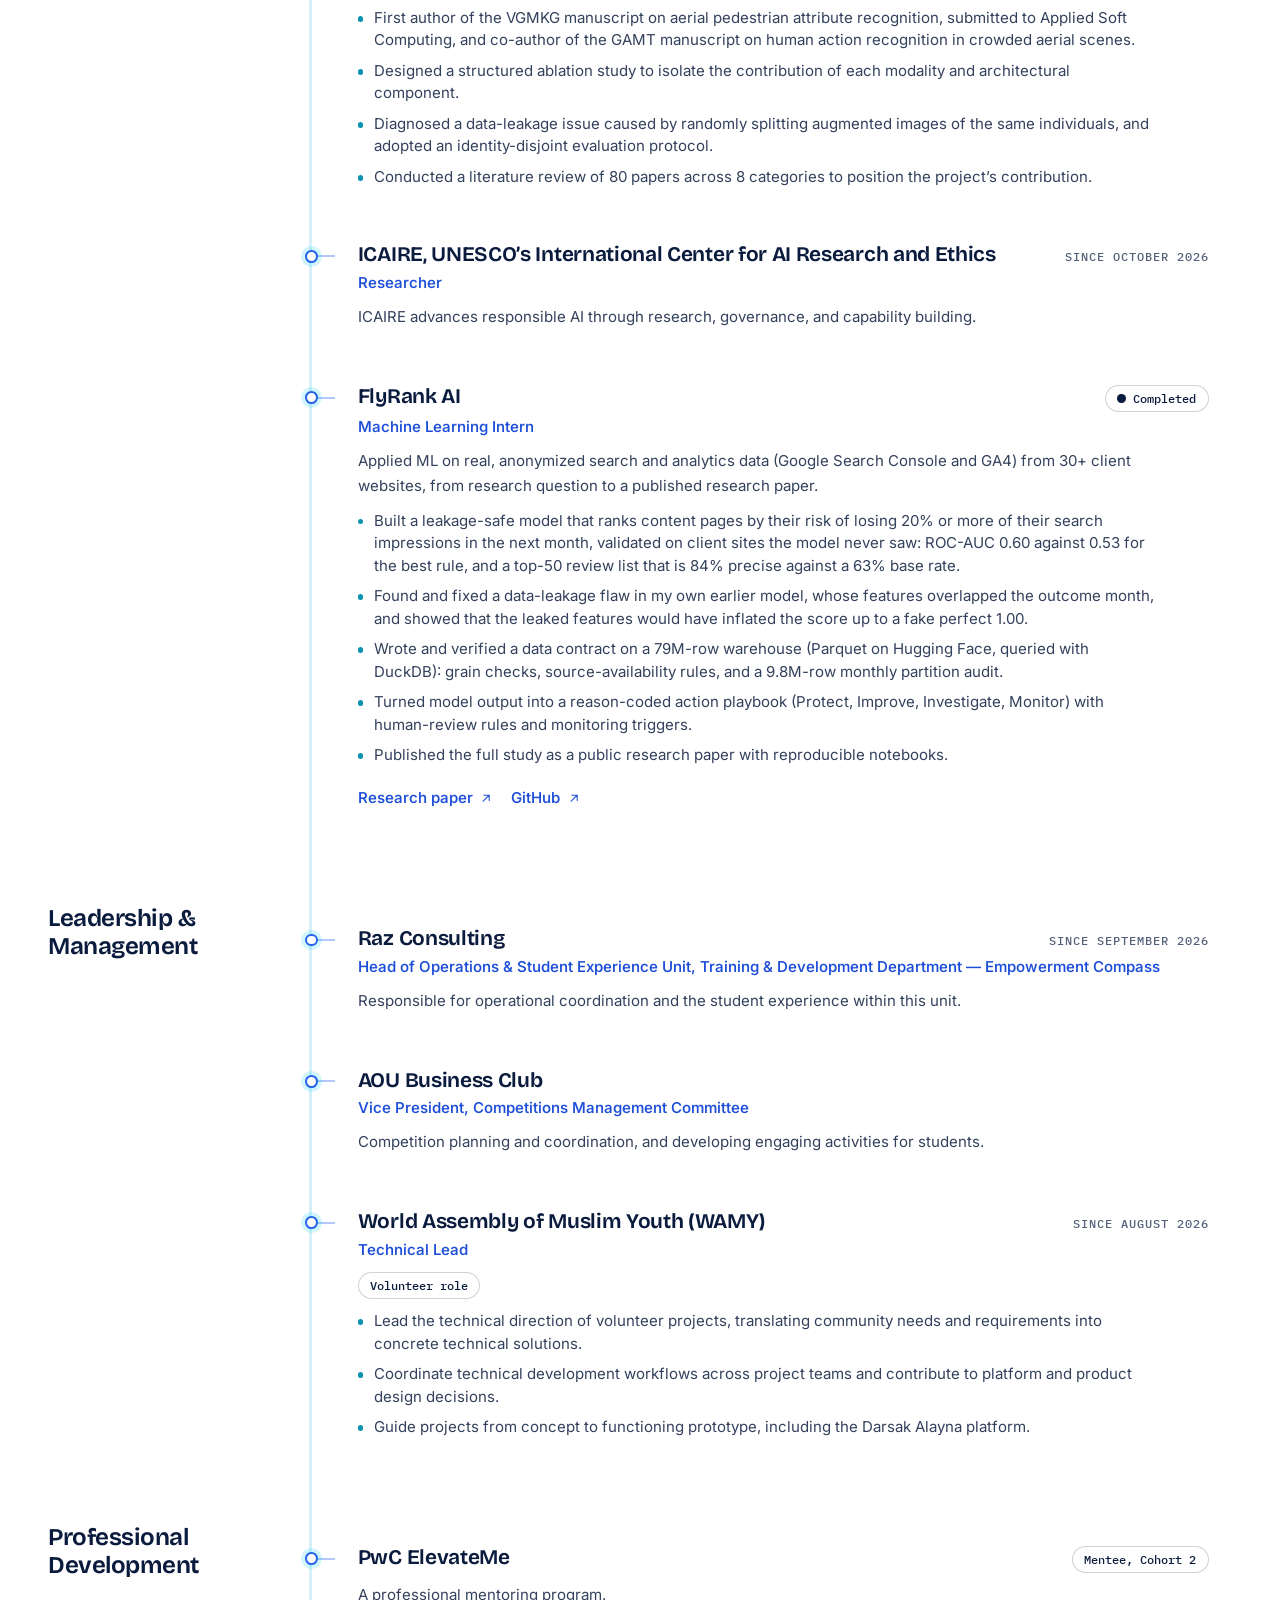
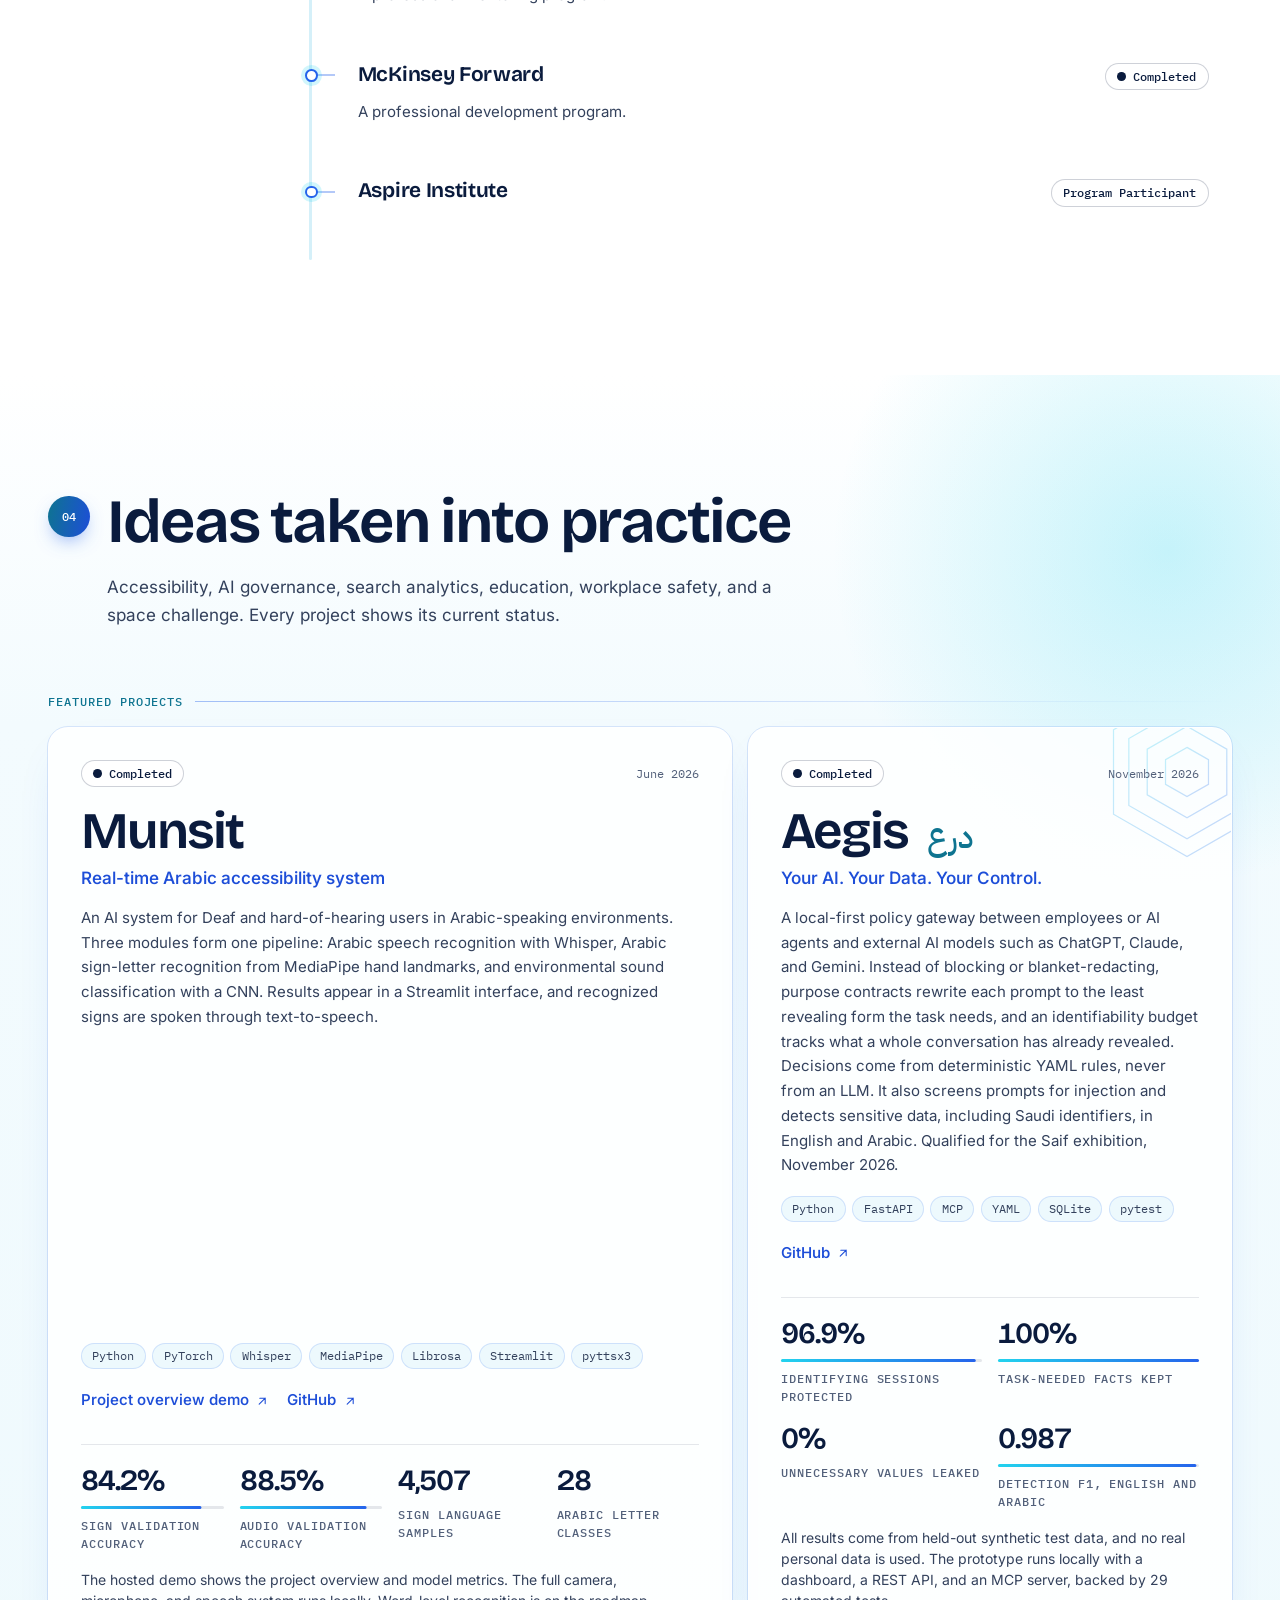
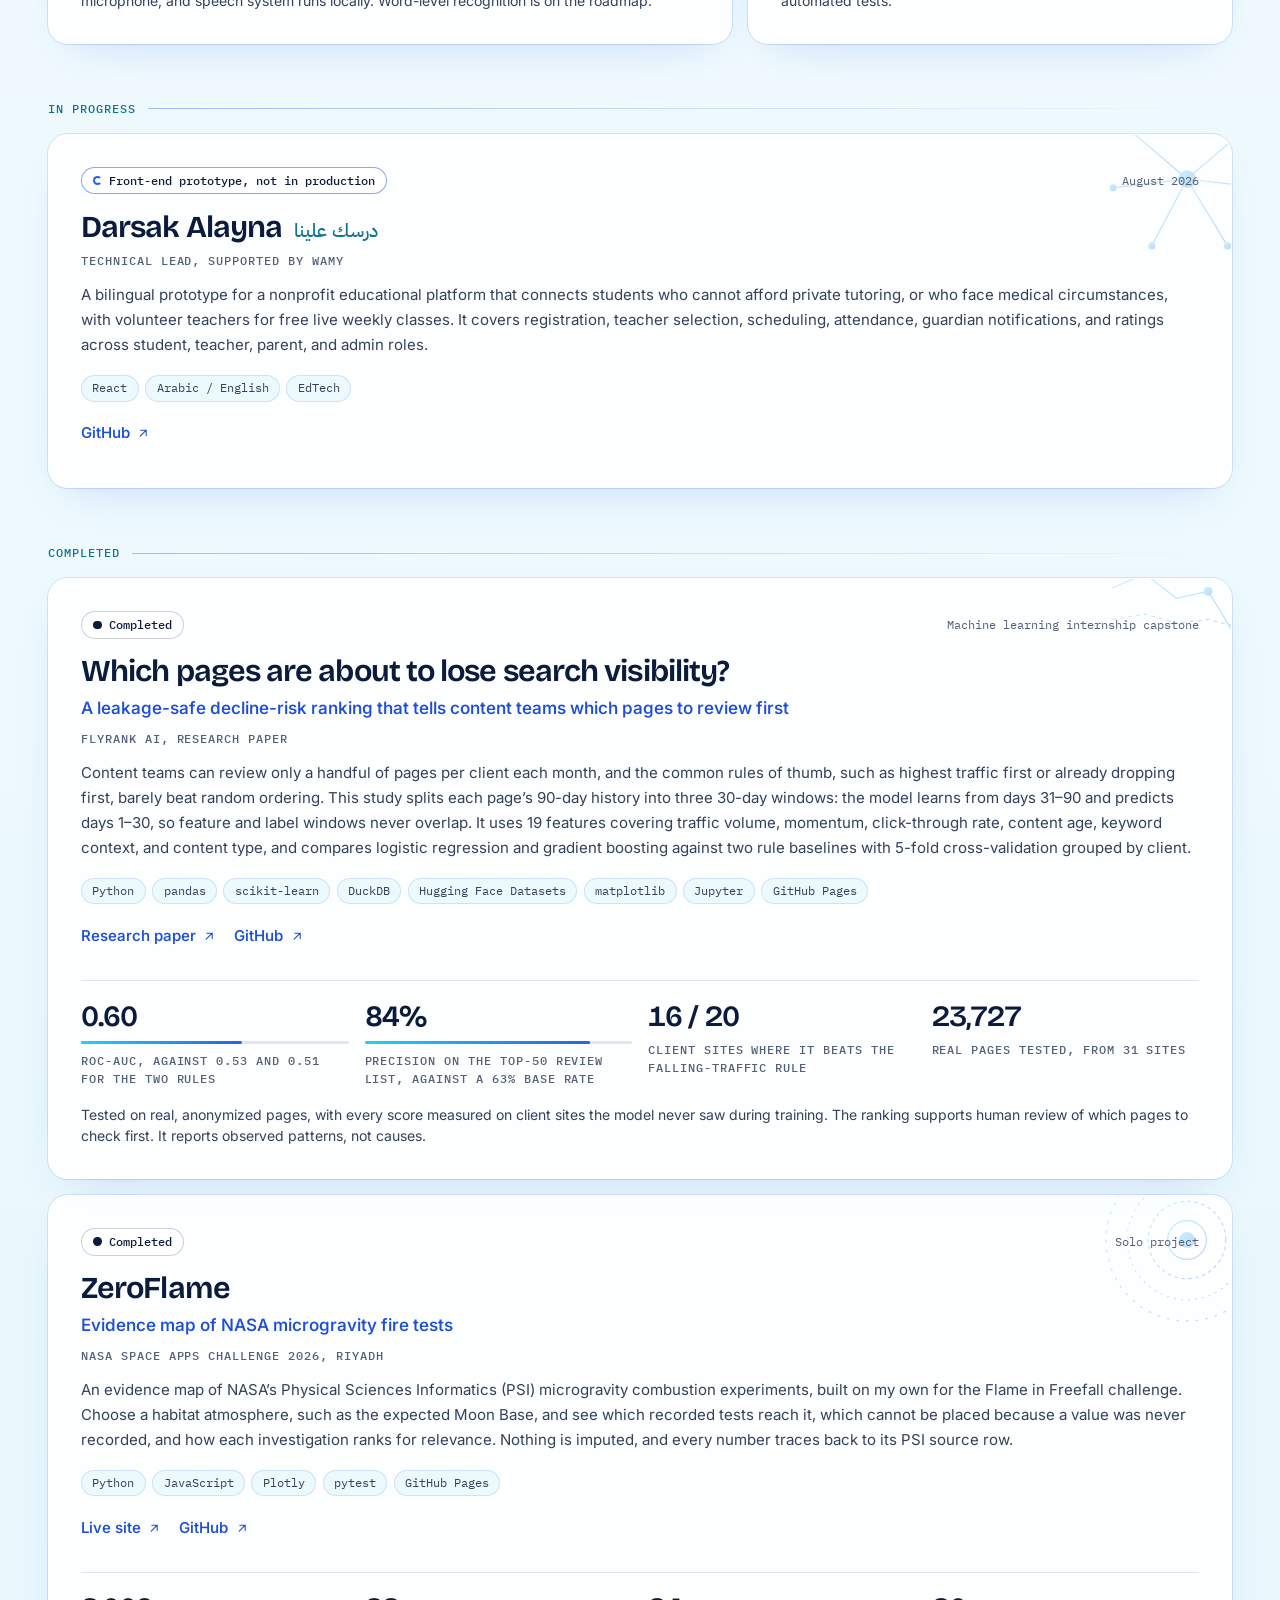
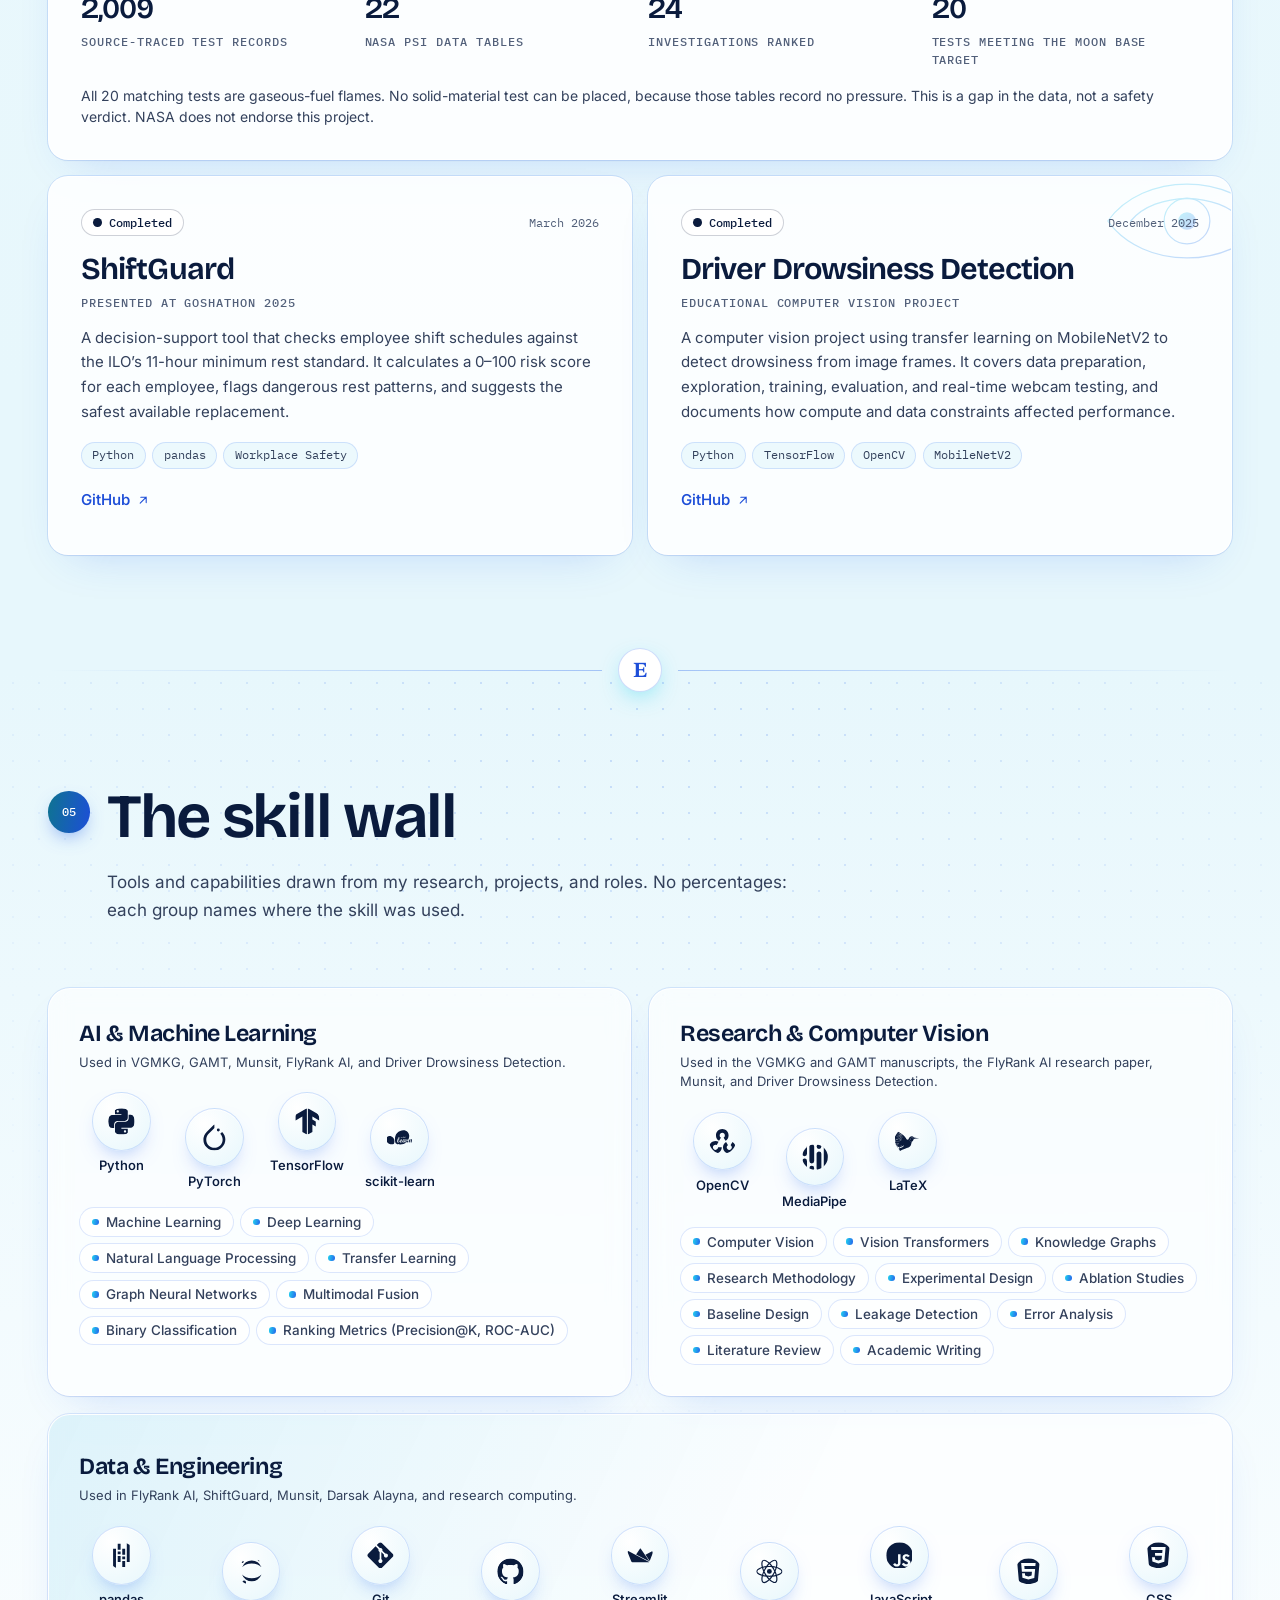
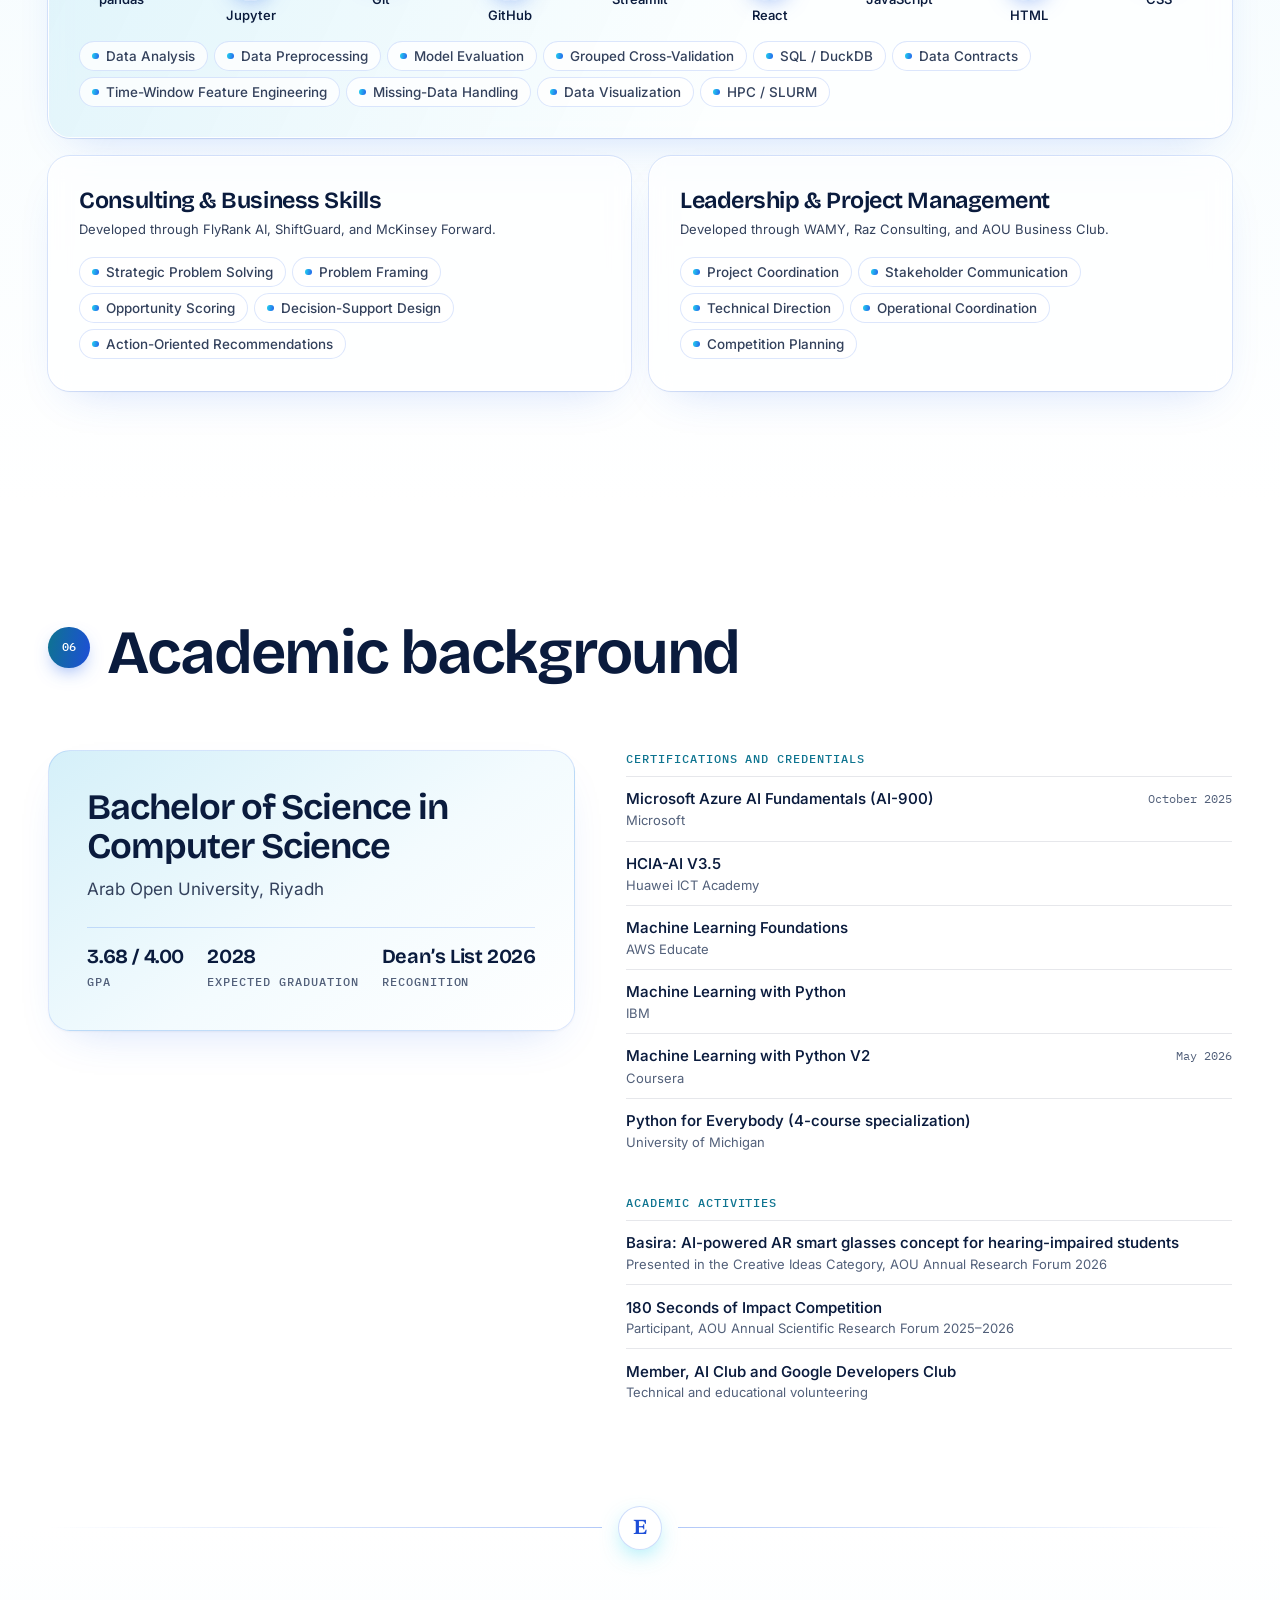
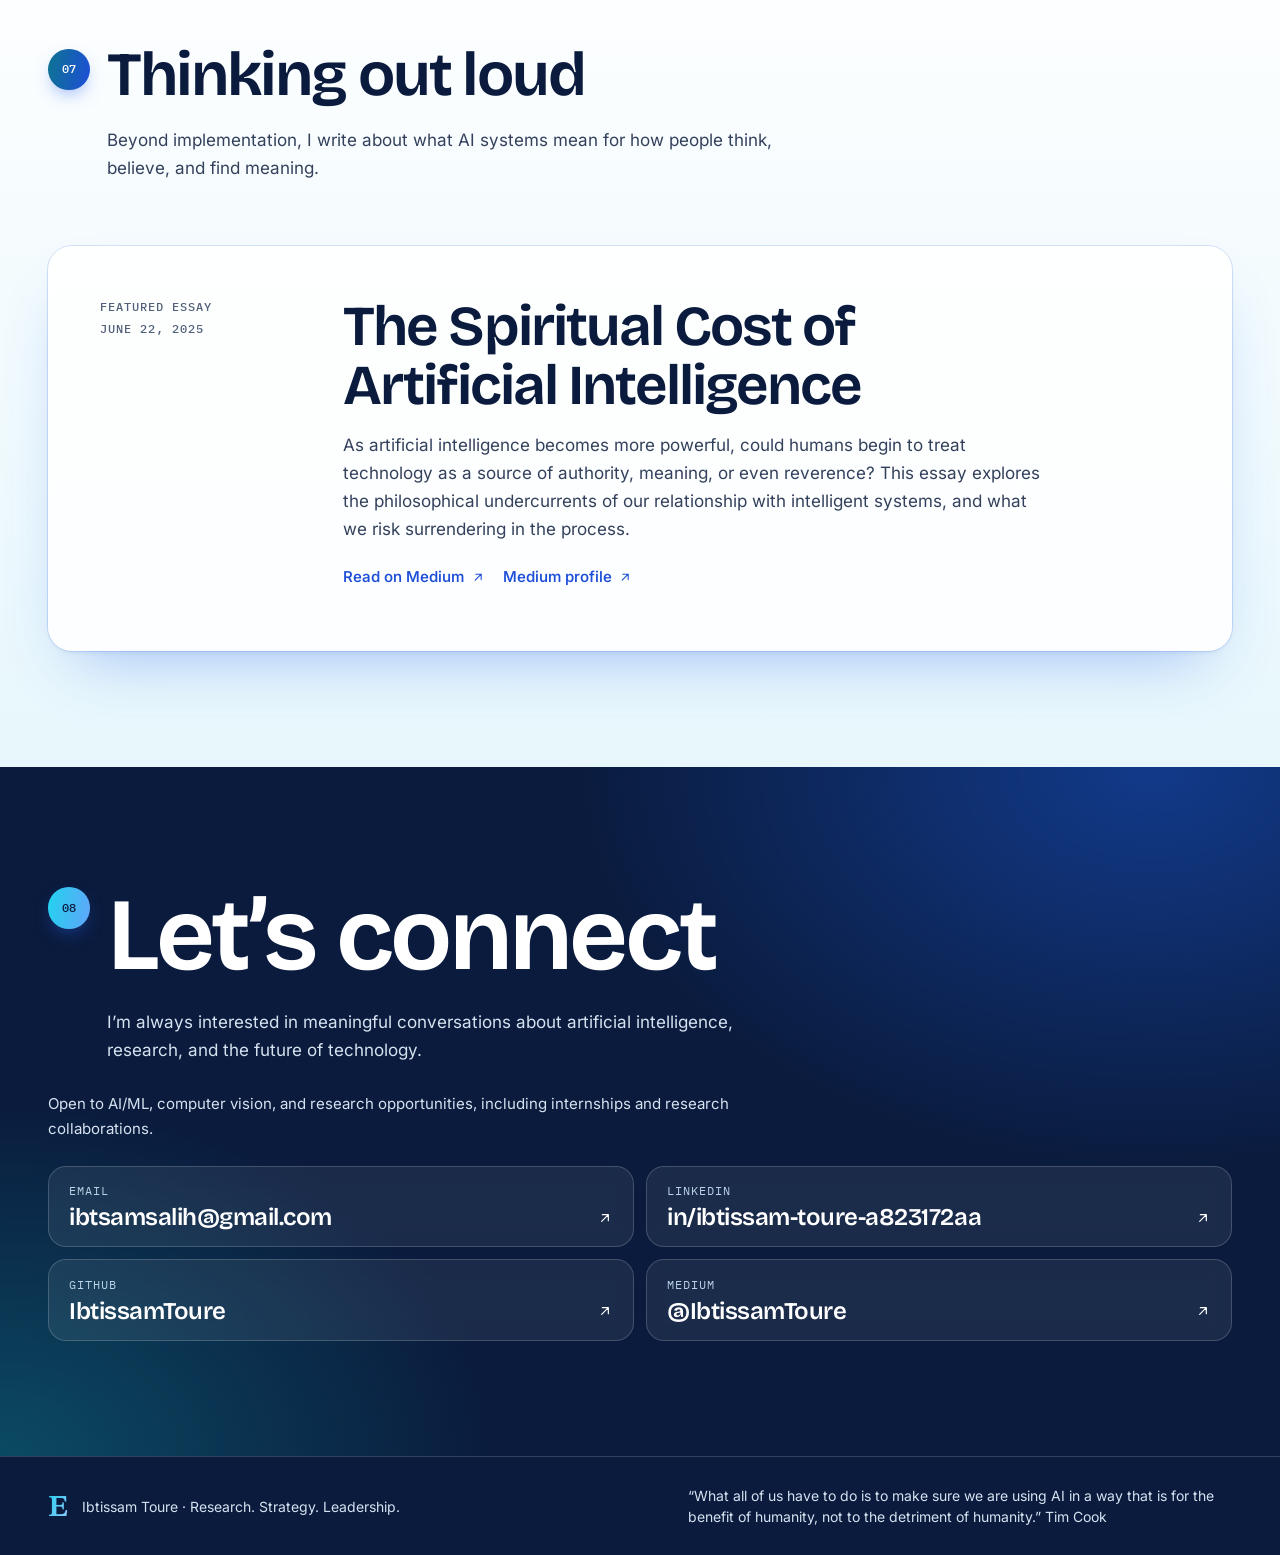
==== commit f6be18e4: "Rename Bousla Girl to Empowerment Compass (بوصلة التمكين) Co-Authored-By: Claude Fable 5.2 <noreply@" ====
--- a/index.html
+++ b/index.html
@@ -52,7 +52,7 @@
   <link rel="preload" href="assets/fonts/inter-latin-var.woff2" as="font" type="font/woff2" crossorigin>
   <link rel="preload" href="assets/fonts/bricolage-latin-var.woff2" as="font" type="font/woff2" crossorigin>
   <link rel="preload" href="assets/fonts/e-mark.woff2" as="font" type="font/woff2" crossorigin>
-  <link rel="stylesheet" href="assets/css/styles.css?v=20261116">
+  <link rel="stylesheet" href="assets/css/styles.css?v=20261116b">
 </head>
 <body>
   <svg xmlns="http://www.w3.org/2000/svg" width="0" height="0" style="position:absolute" aria-hidden="true" focusable="false">
@@ -491,7 +491,7 @@
                 <h4 class="exp-org en-run" lang="en">Raz Consulting</h4>
                 <span class="label" data-i18n="exp.raz.date">Since September 2026</span>
               </div>
-              <p class="exp-role" data-i18n="exp.raz.role">Head of Operations &amp; Student Experience Unit, Training &amp; Development Department — Bousla Girl</p>
+              <p class="exp-role" data-i18n="exp.raz.role">Head of Operations &amp; Student Experience Unit, Training &amp; Development Department — Empowerment Compass</p>
               <p class="exp-desc" data-i18n="exp.raz.desc">Responsible for operational coordination and the student experience within this unit.</p>
             </li>
             <li class="exp-item">
@@ -949,7 +949,7 @@
     </div>
   </footer>
 
-  <script src="assets/js/translations.js?v=20261116"></script>
-  <script src="assets/js/main.js?v=20261116"></script>
+  <script src="assets/js/translations.js?v=20261116b"></script>
+  <script src="assets/js/main.js?v=20261116b"></script>
 </body>
 </html>
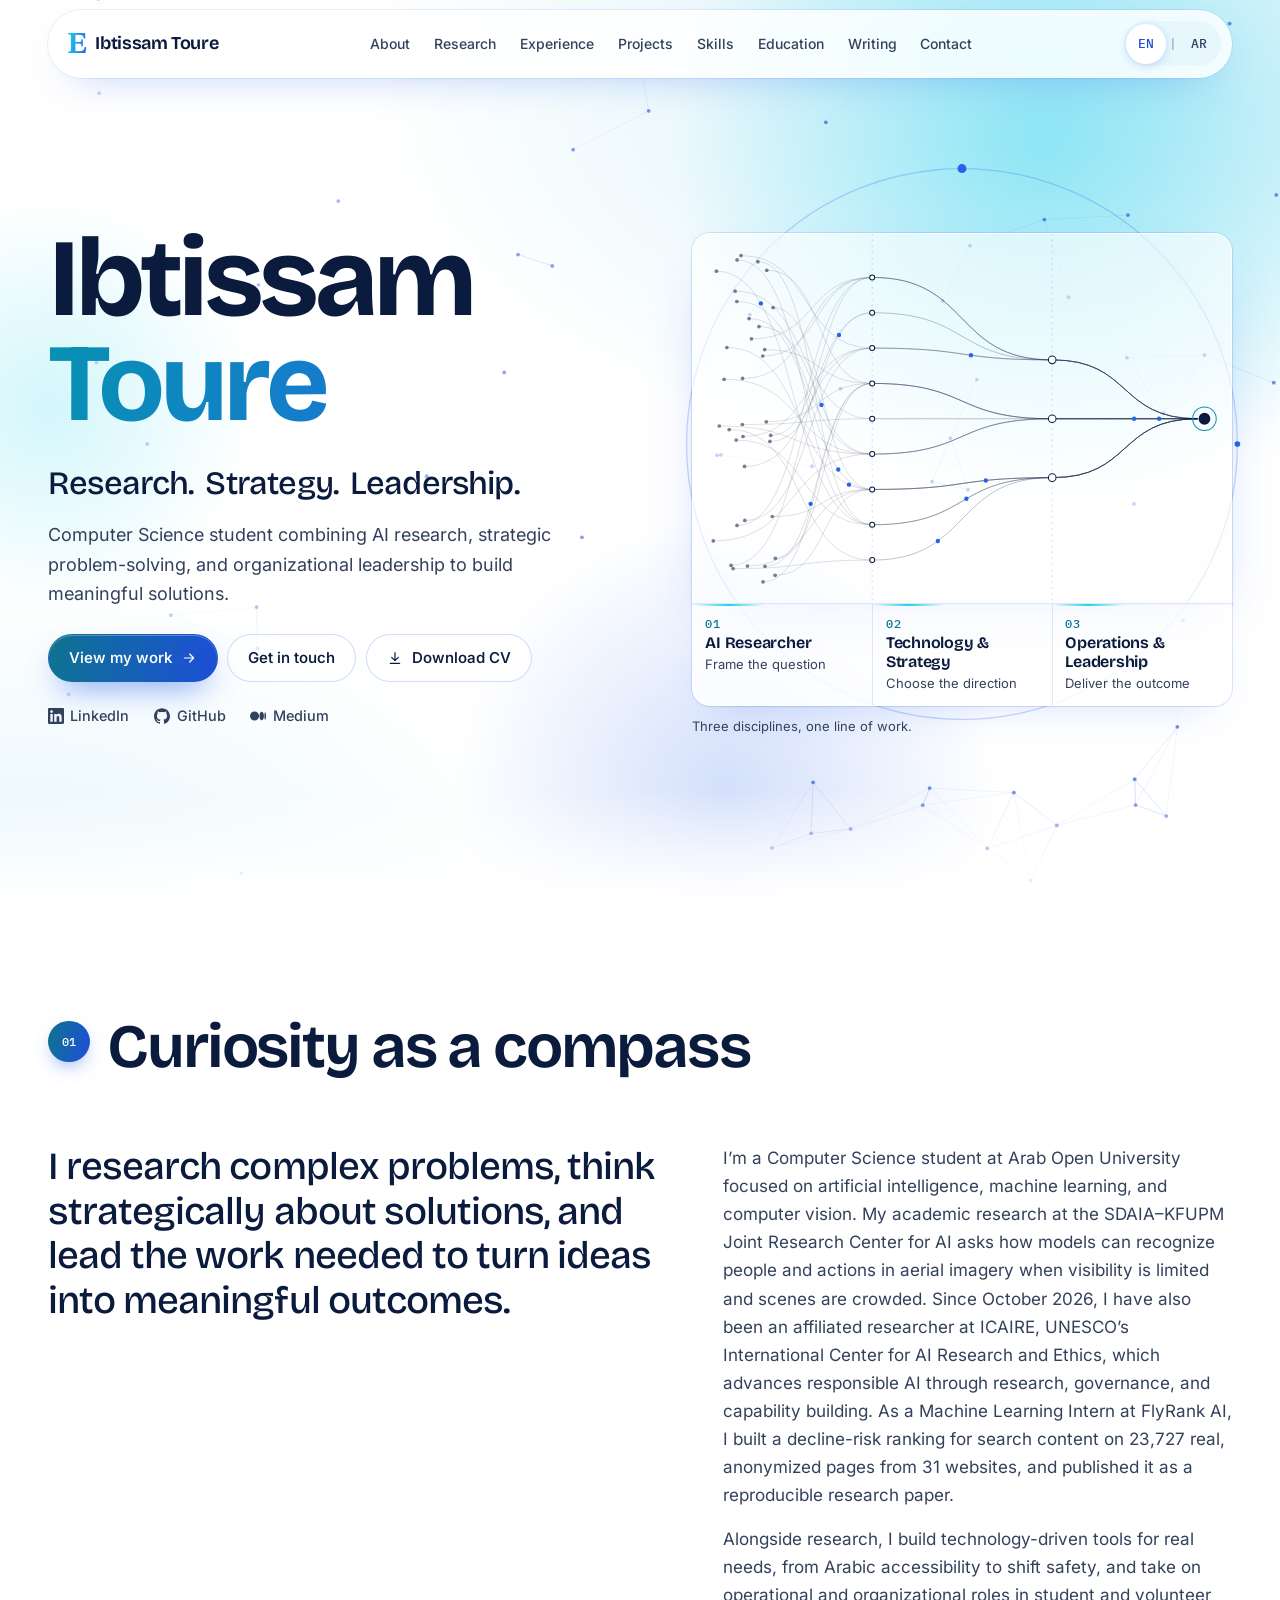
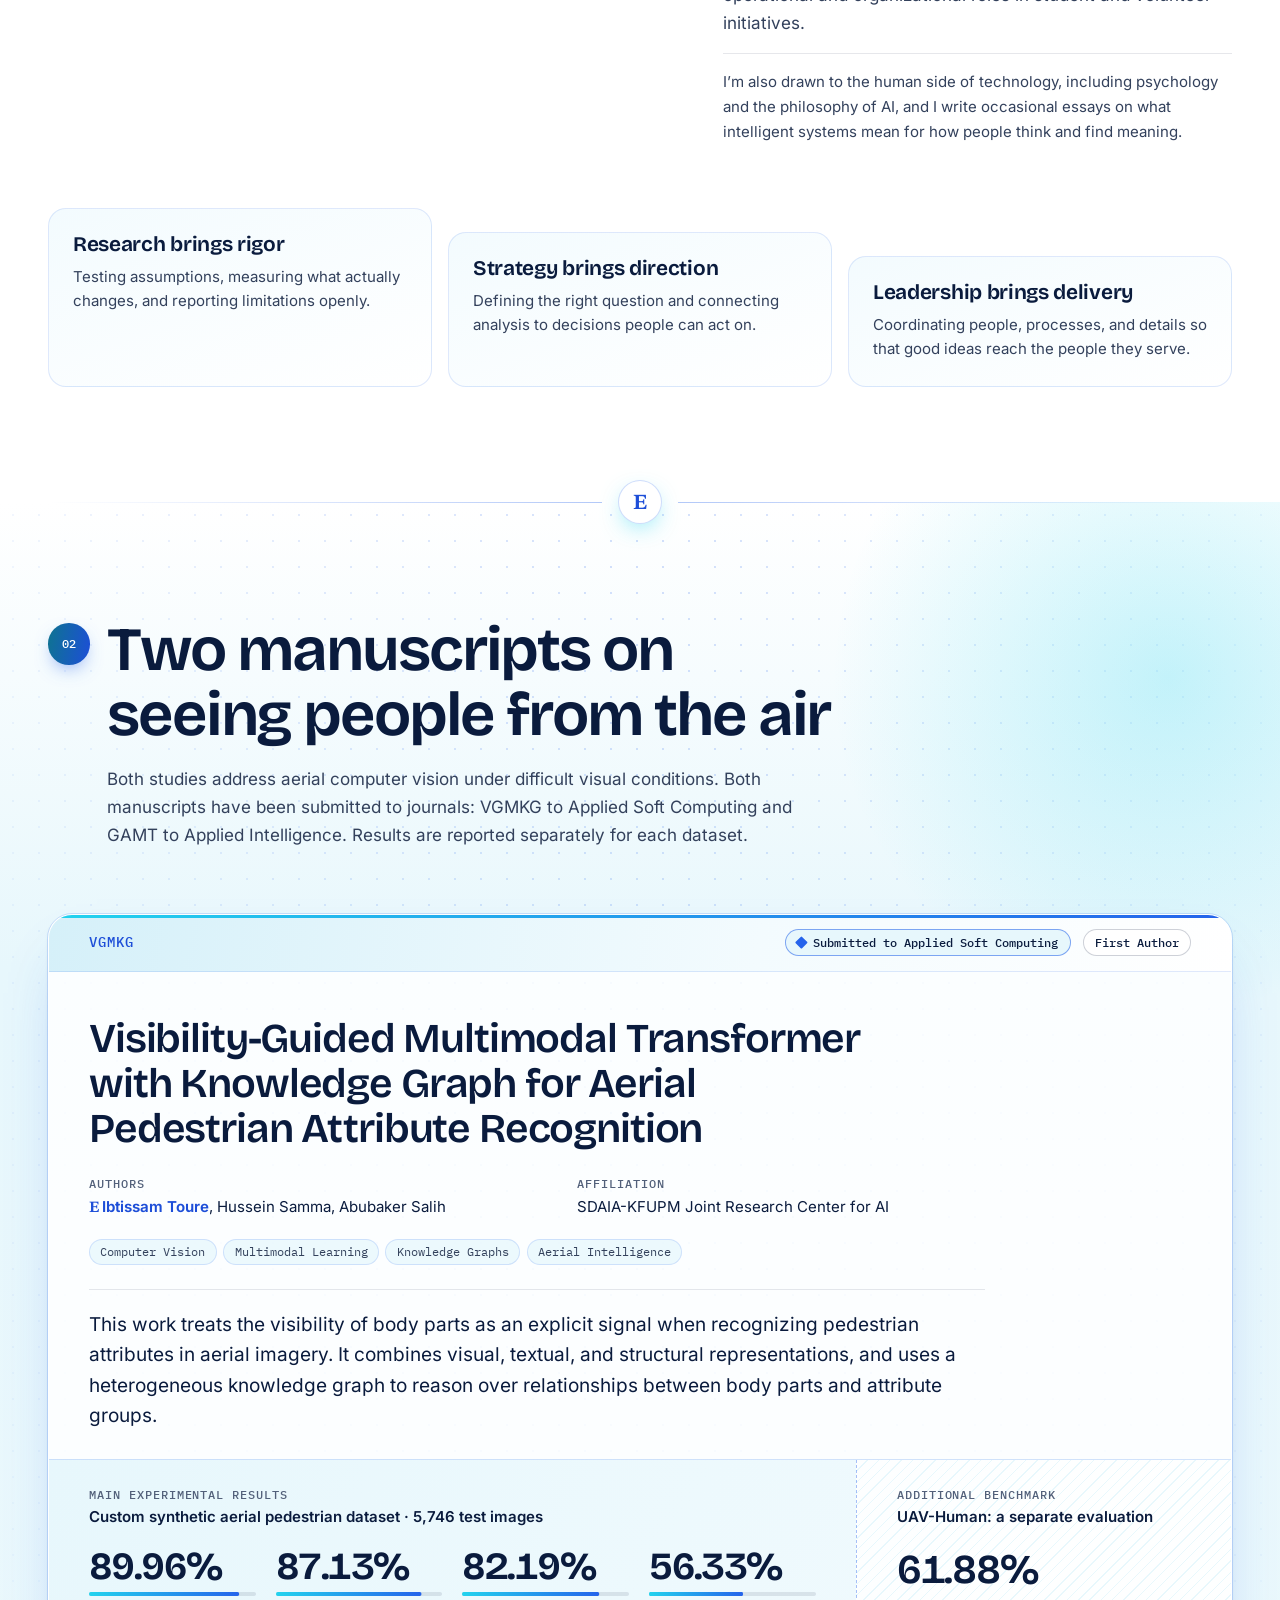
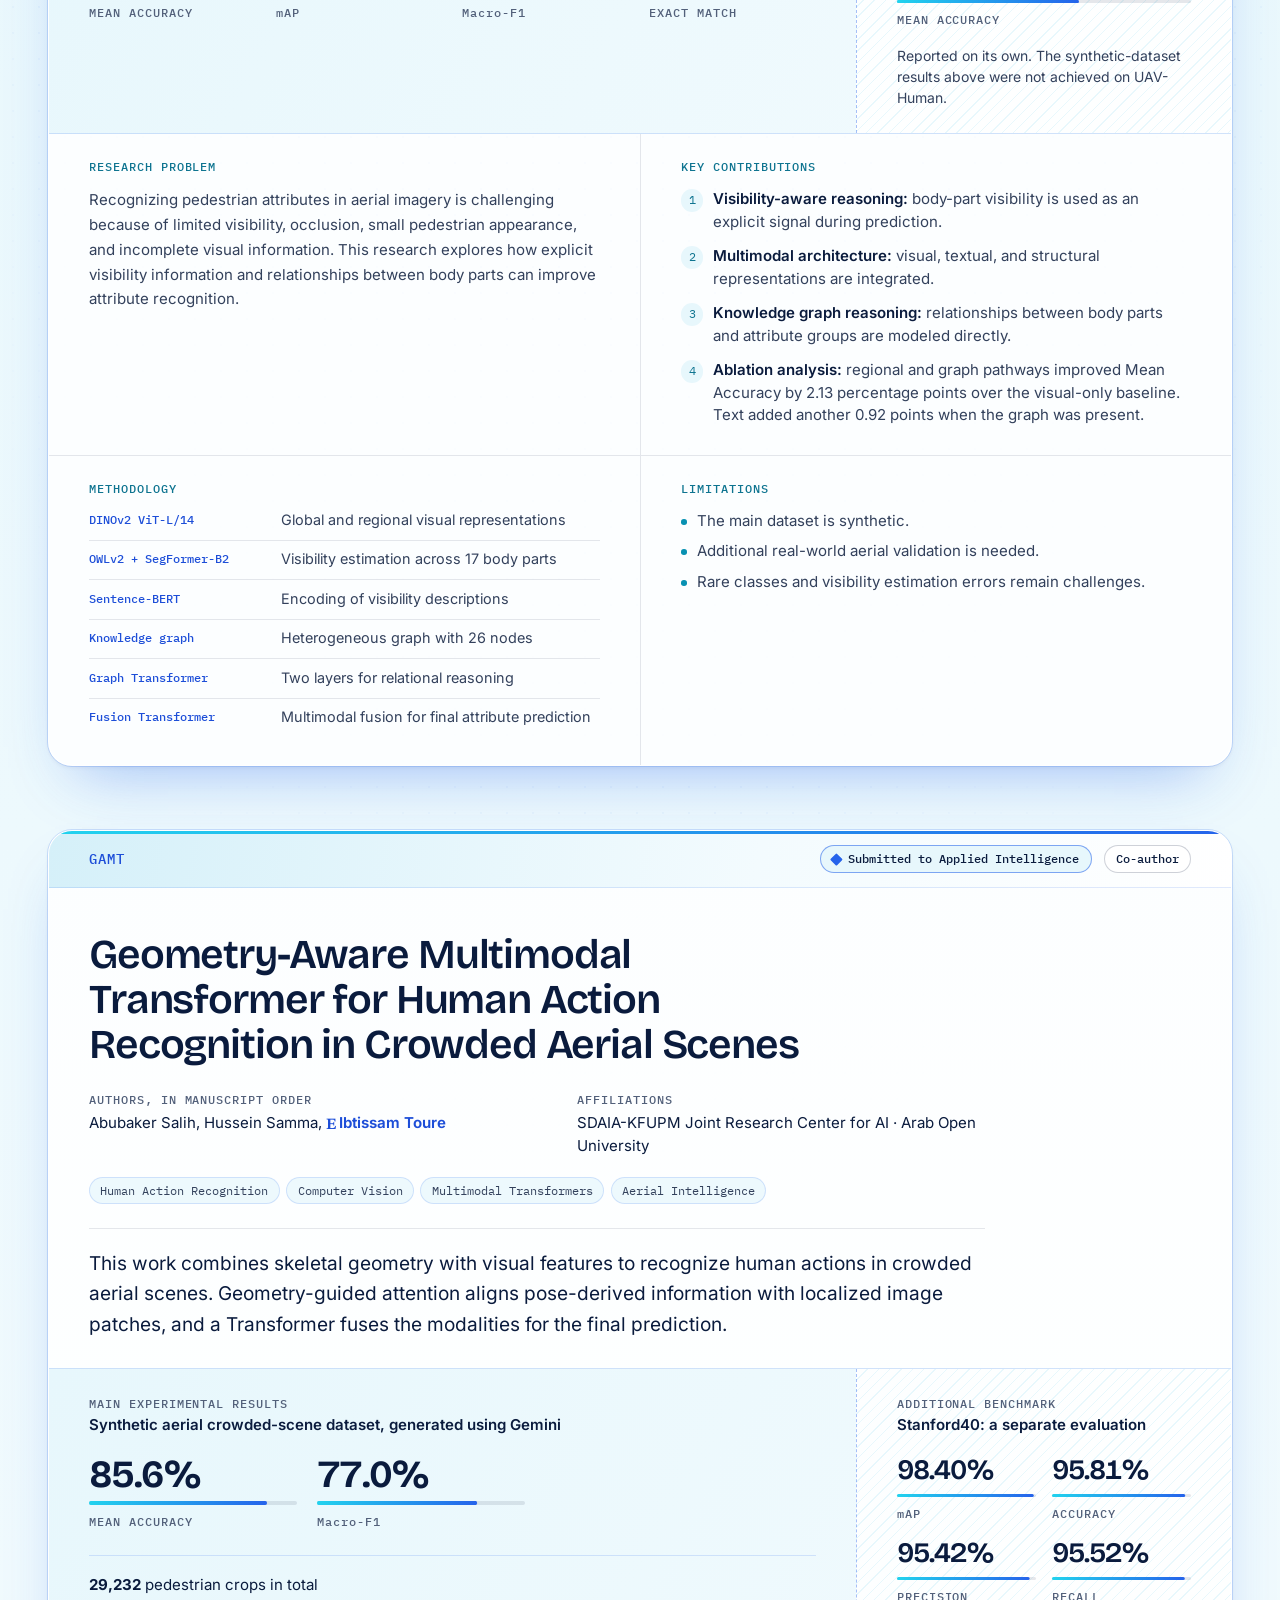
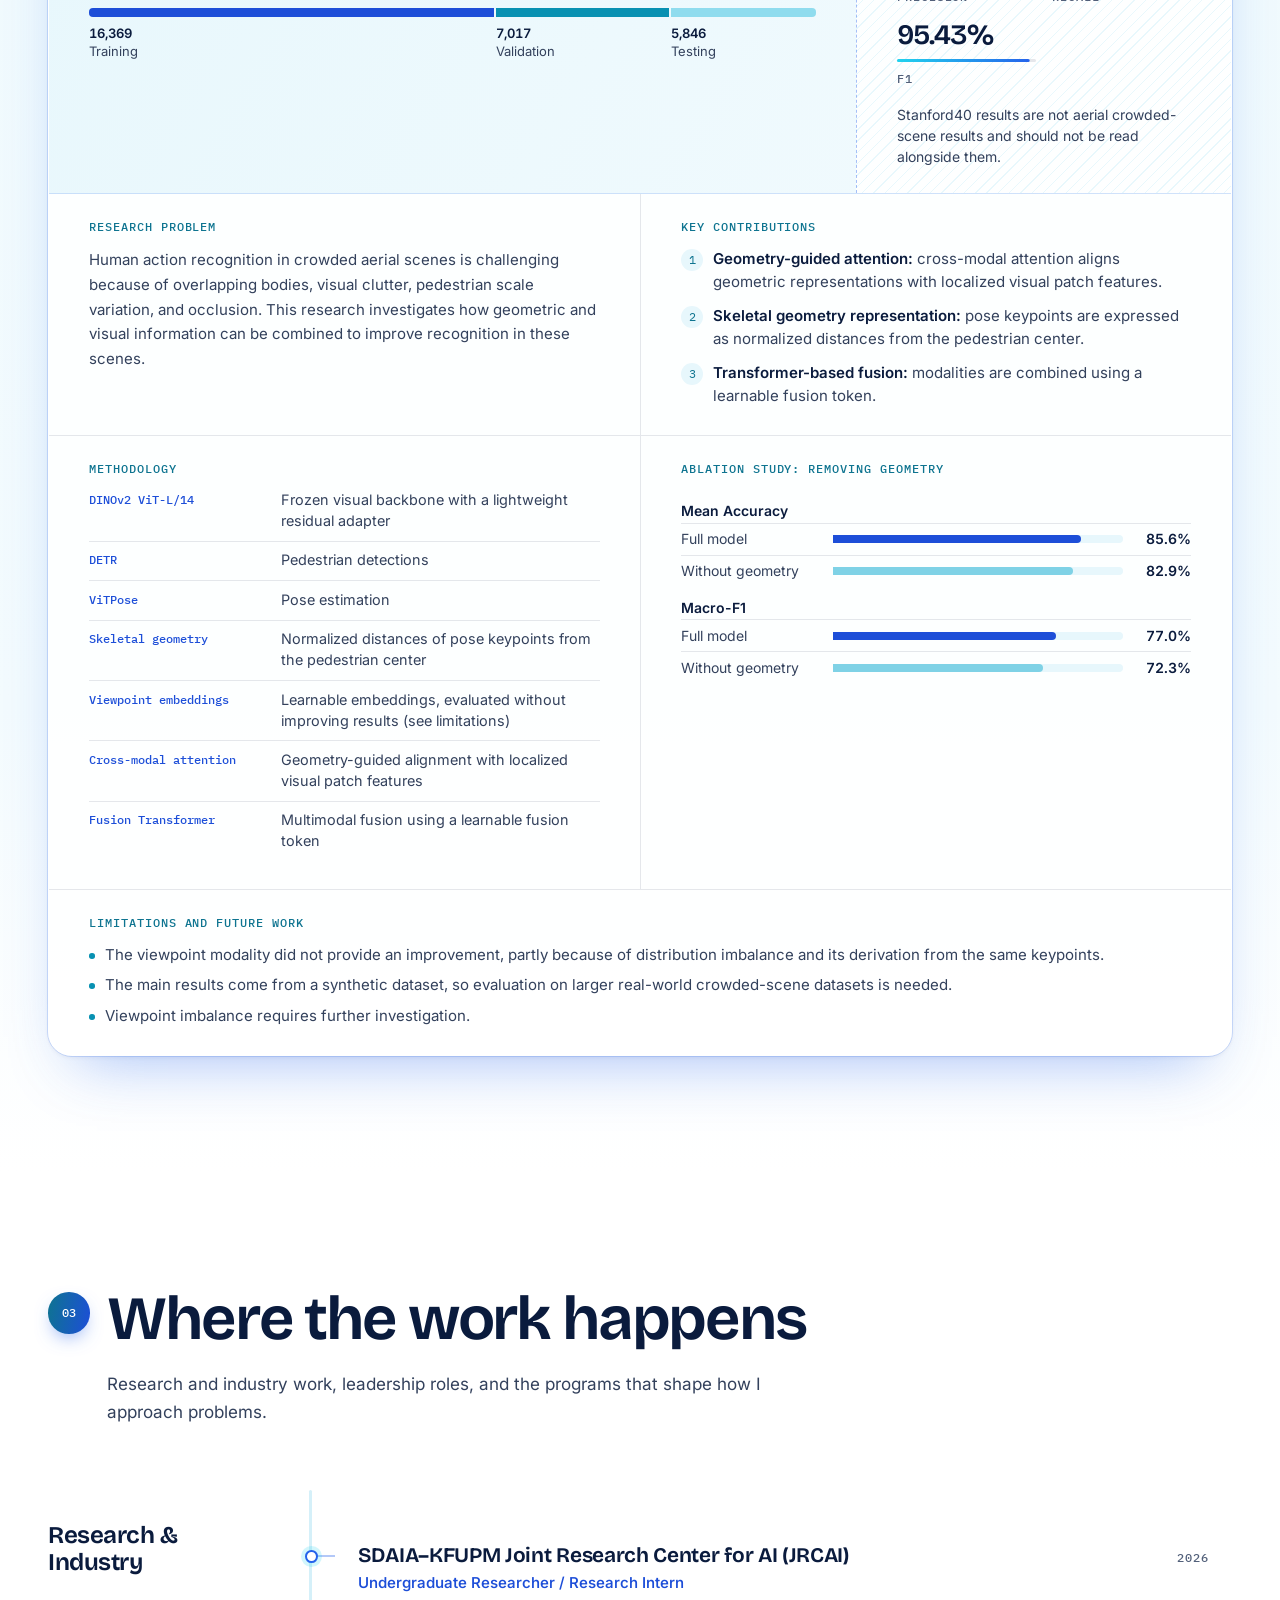
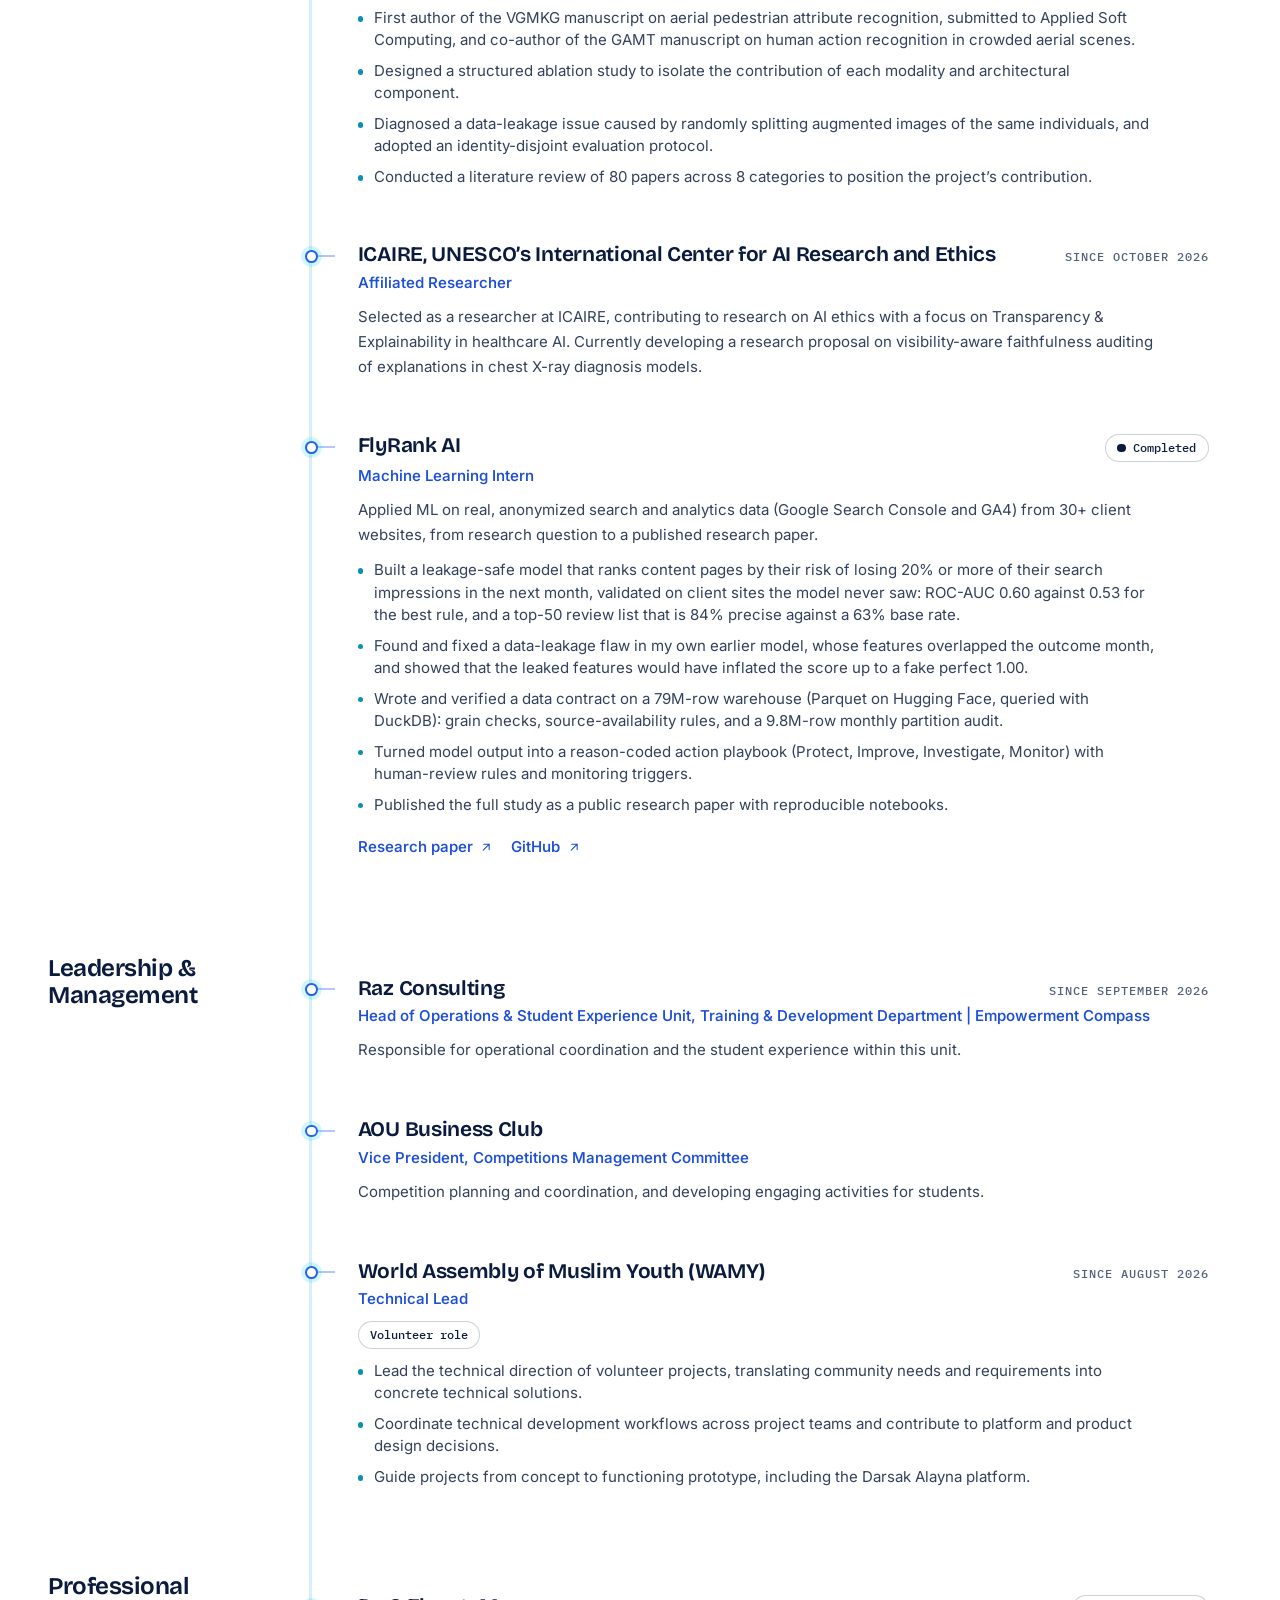
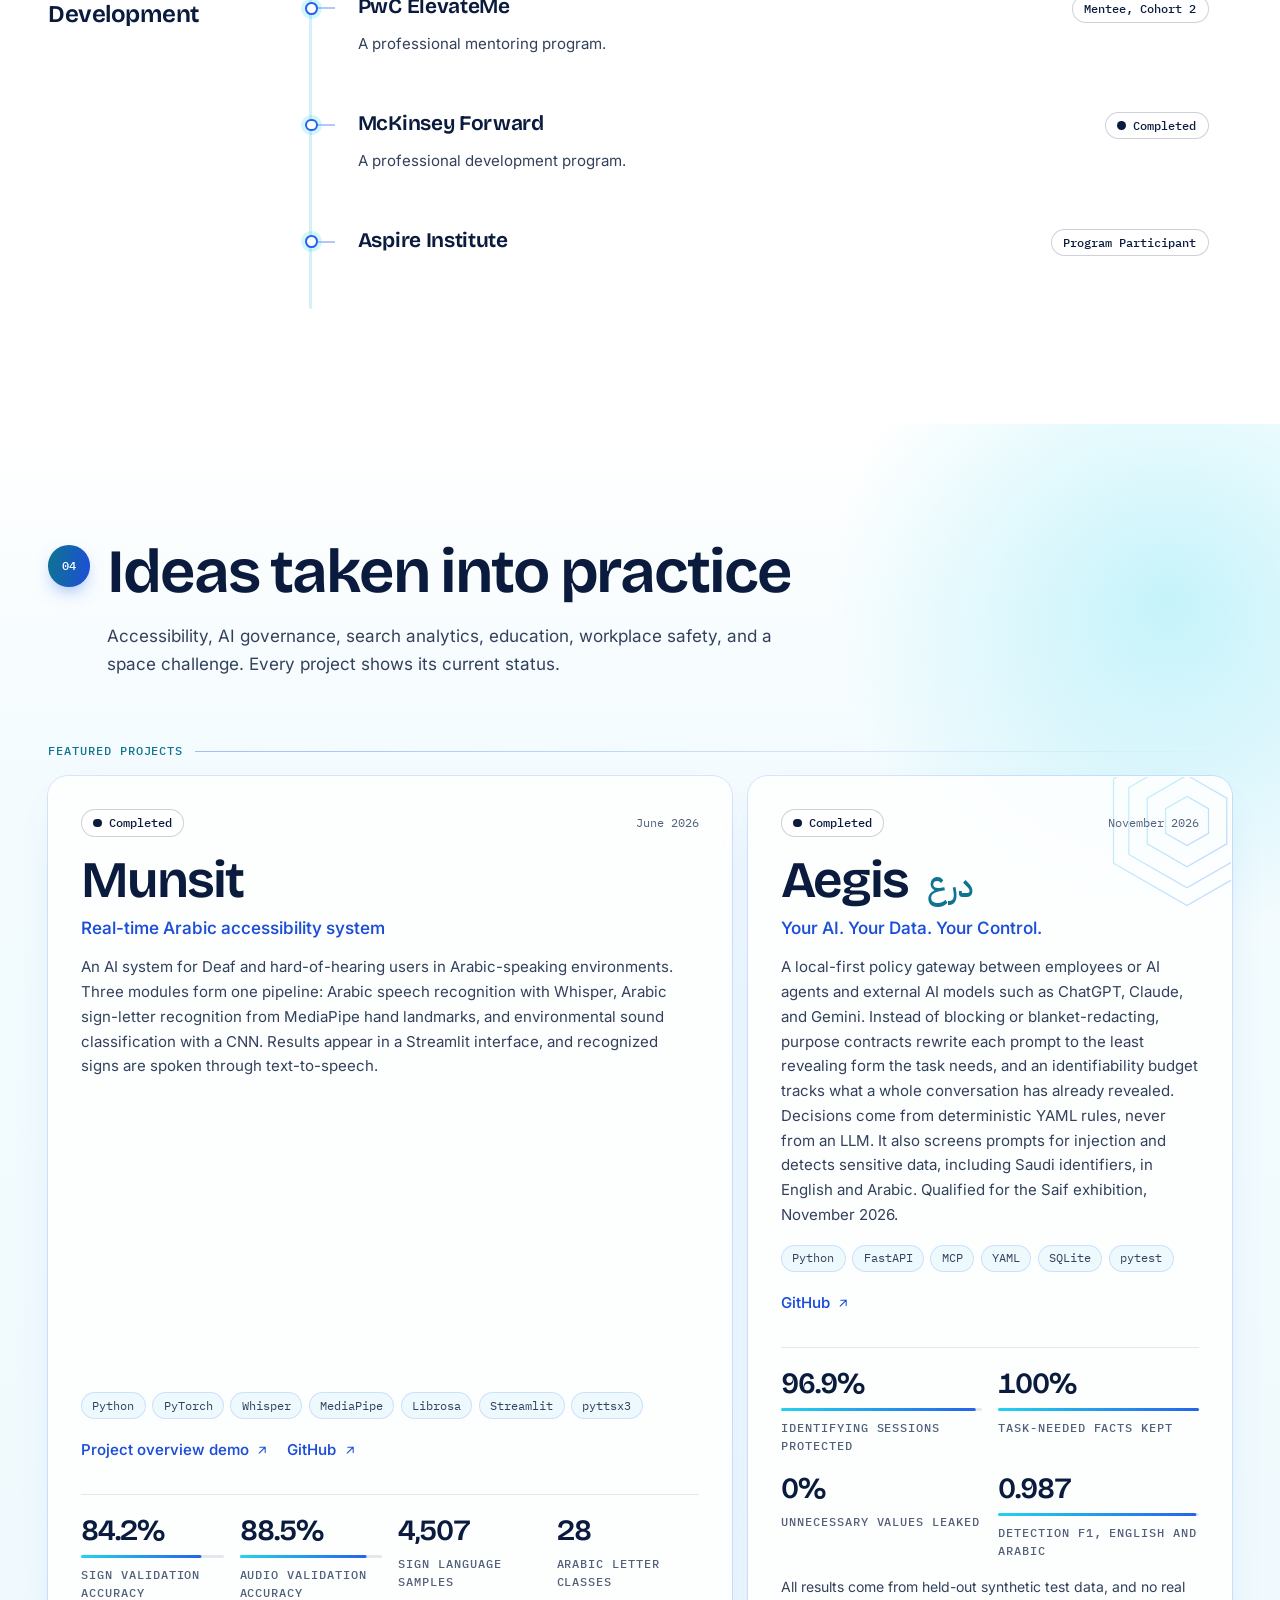
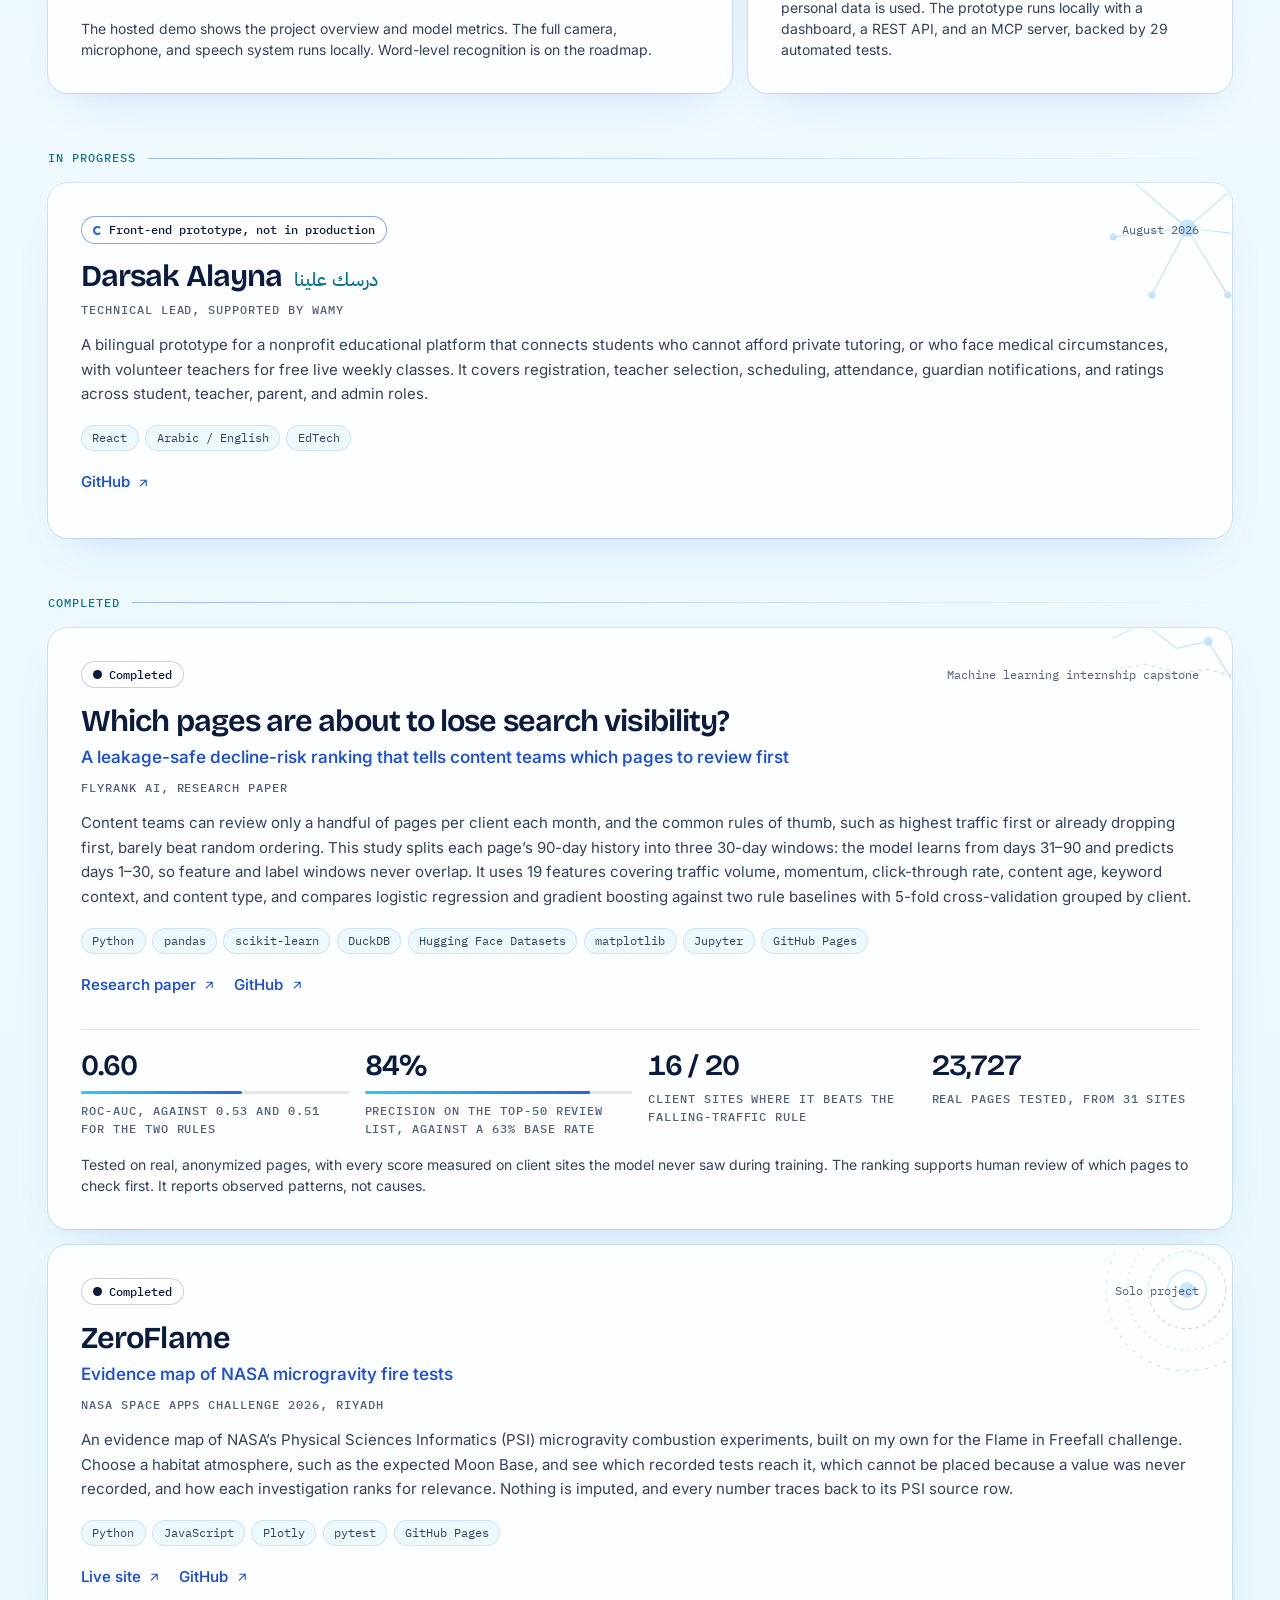
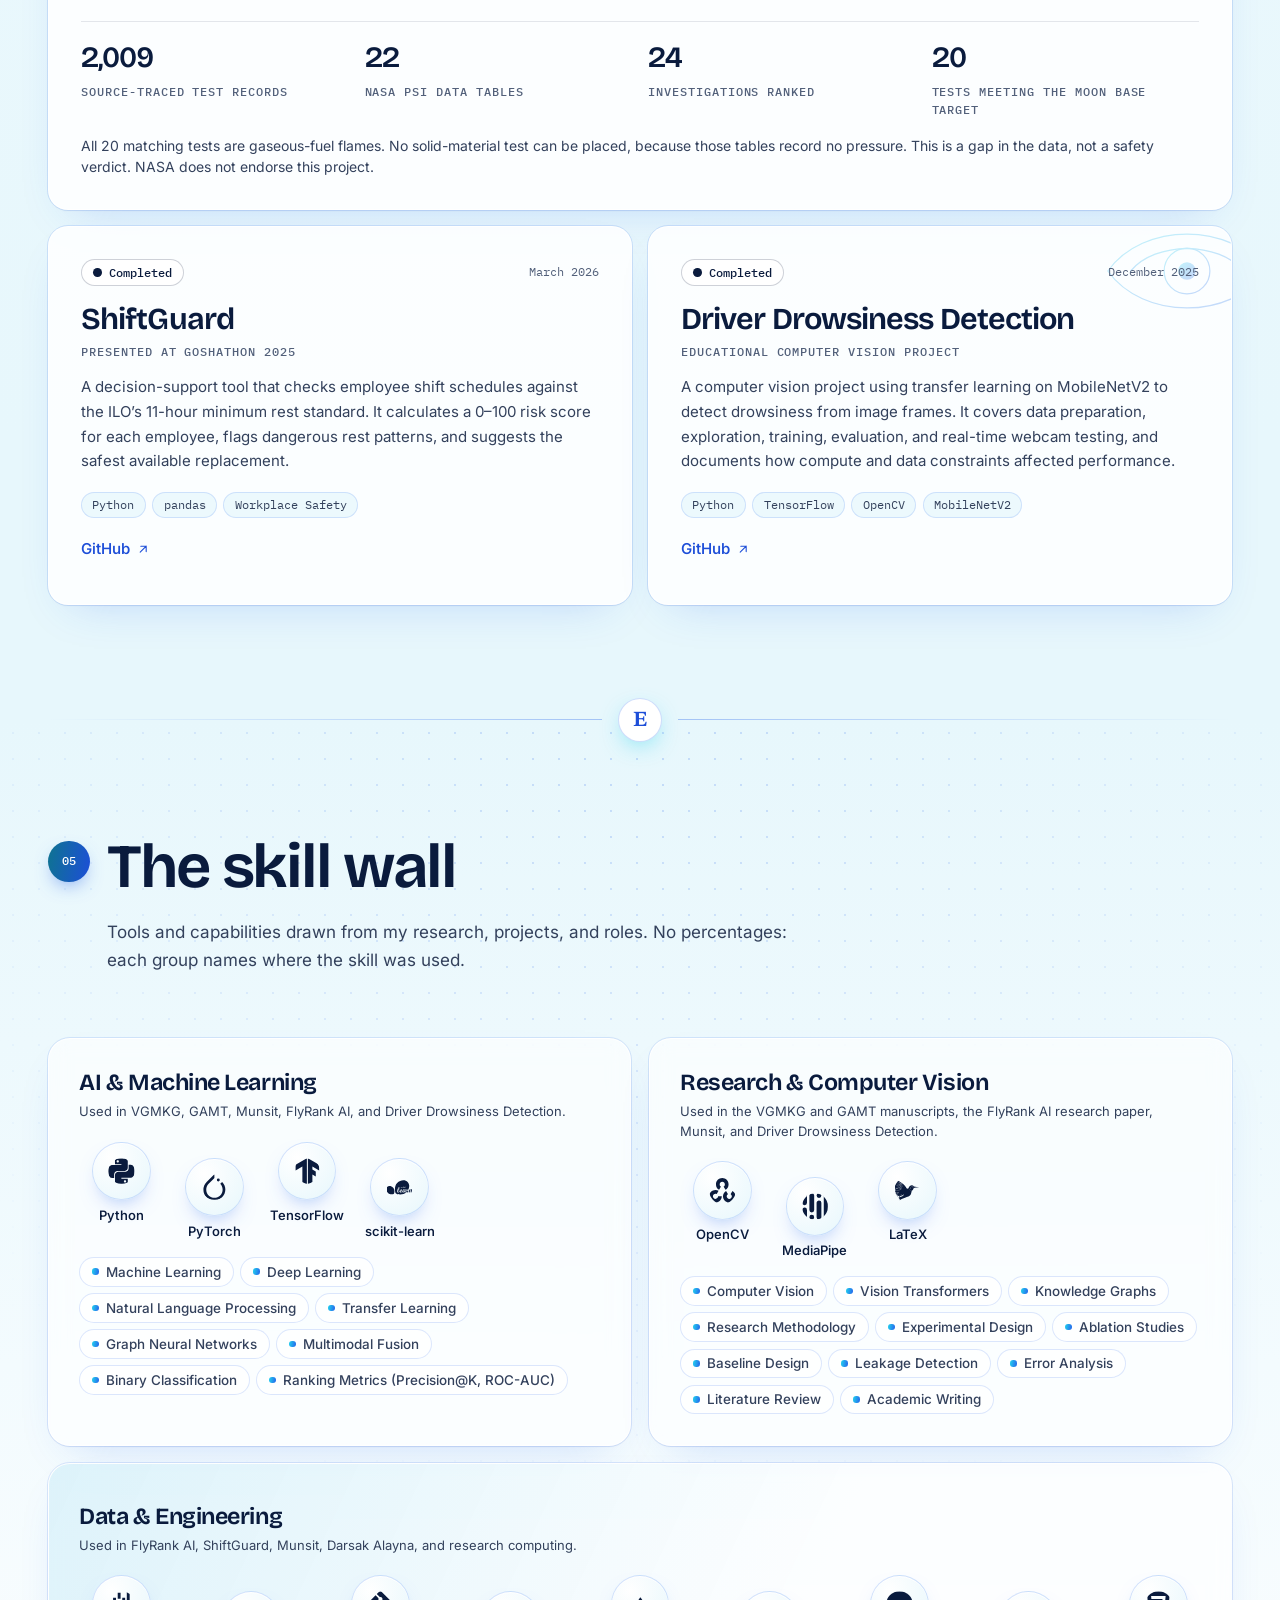
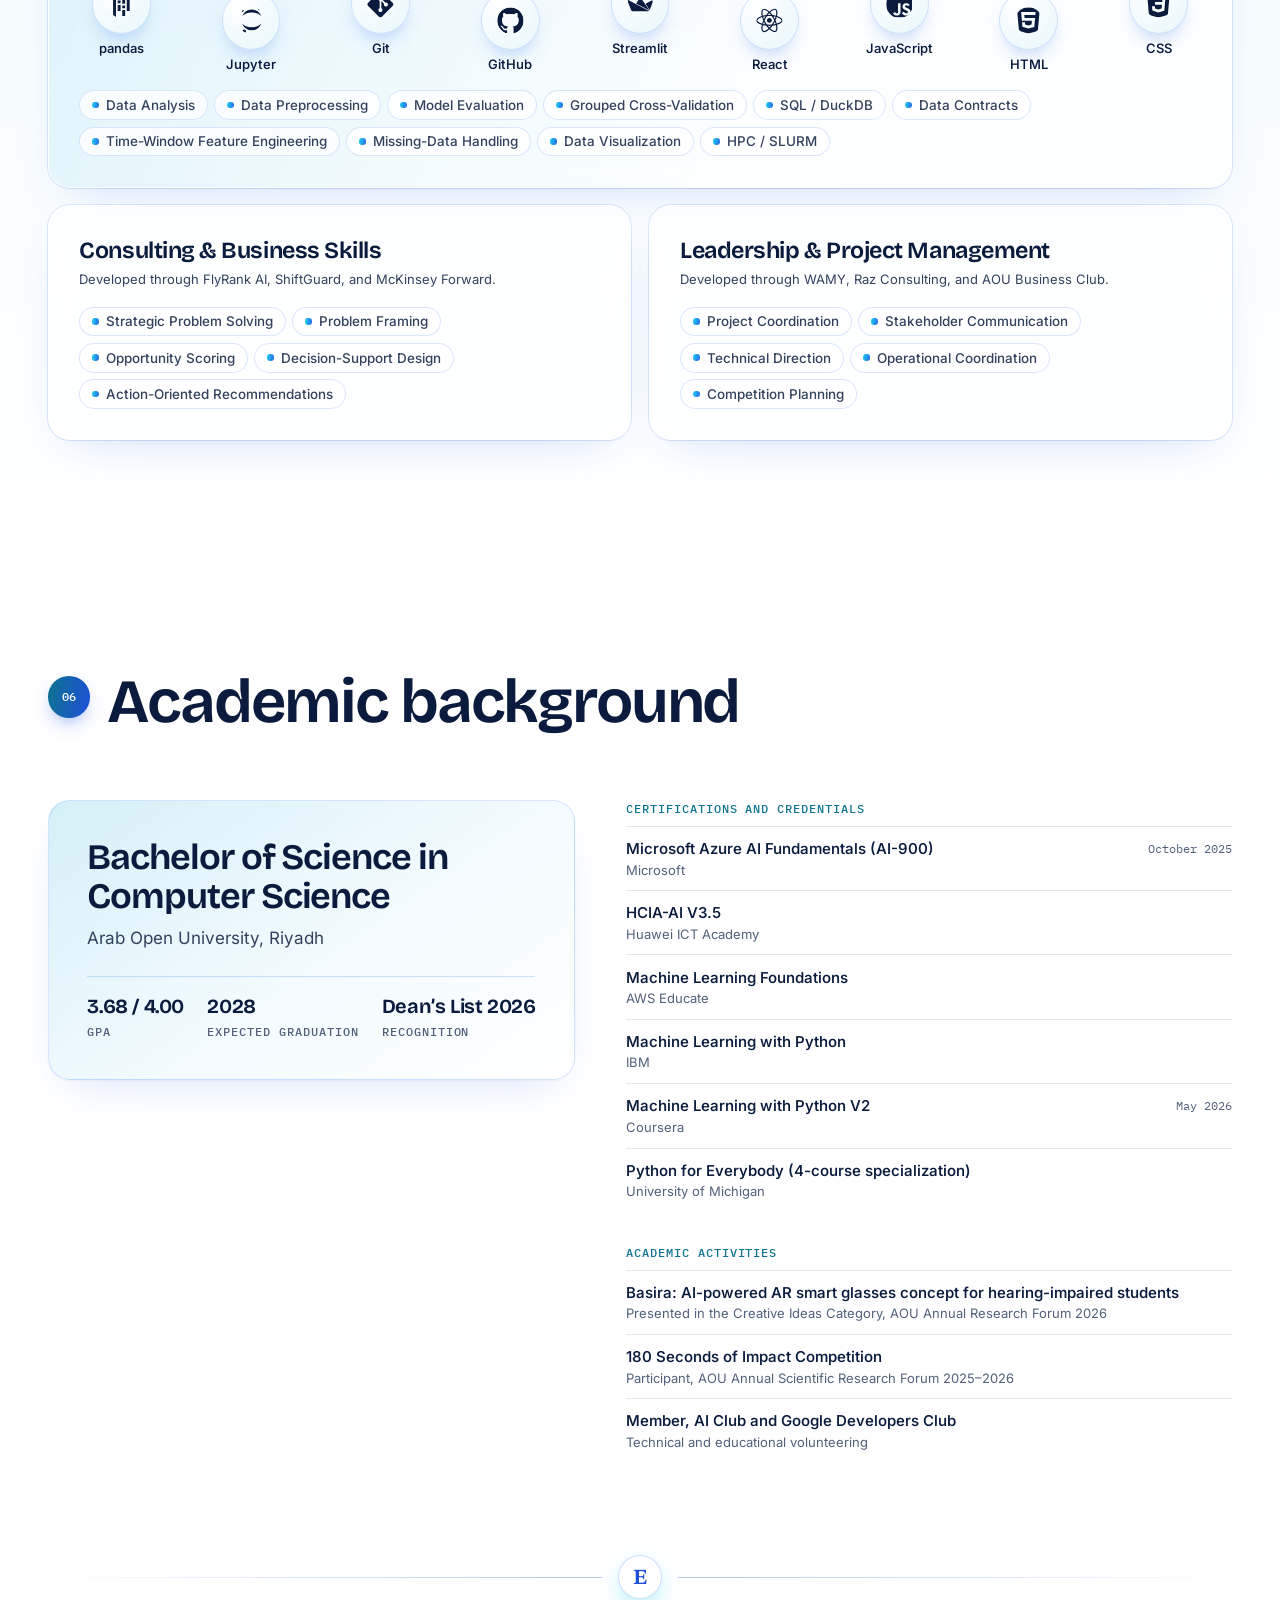
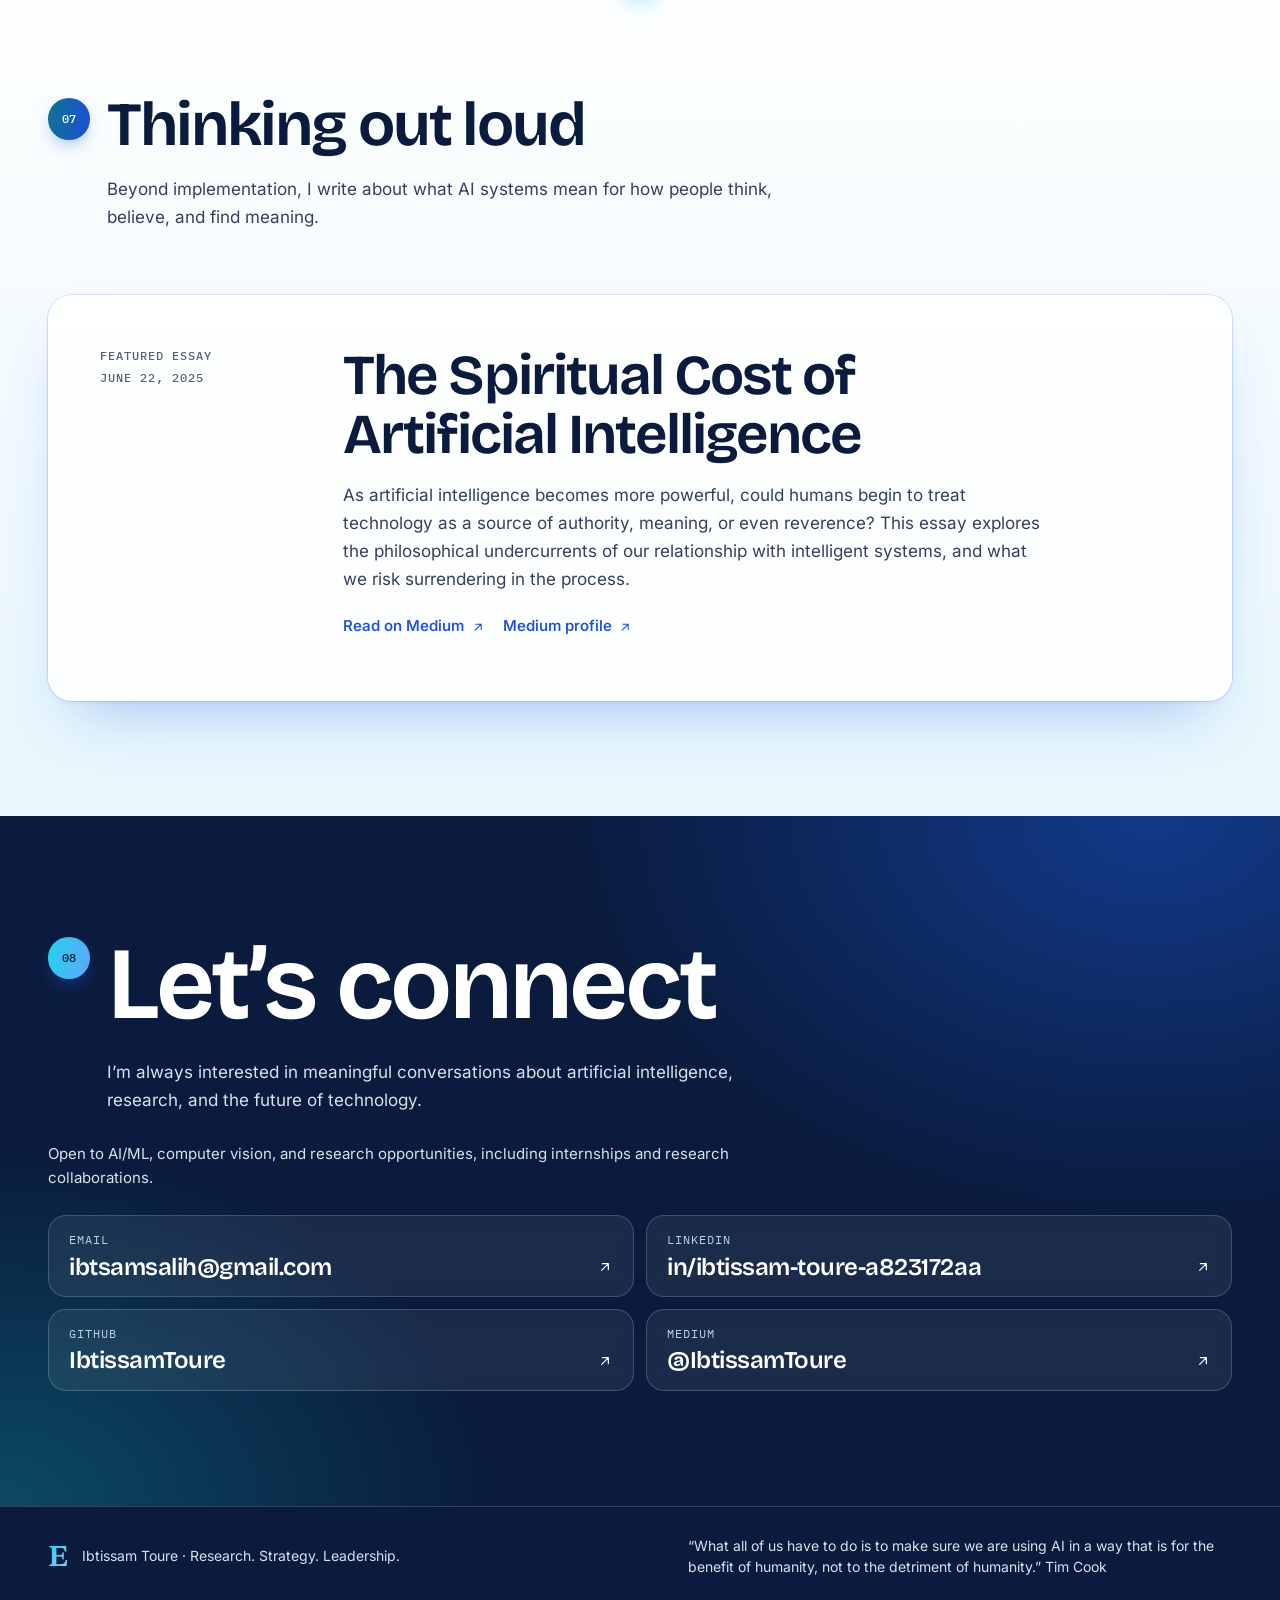
==== commit ecc5a942: "Update ICAIRE role and description; replace em dashes Co-Authored-By: Claude Fable 5.2 <noreply@anth" ====
--- a/index.html
+++ b/index.html
@@ -52,7 +52,7 @@
   <link rel="preload" href="assets/fonts/inter-latin-var.woff2" as="font" type="font/woff2" crossorigin>
   <link rel="preload" href="assets/fonts/bricolage-latin-var.woff2" as="font" type="font/woff2" crossorigin>
   <link rel="preload" href="assets/fonts/e-mark.woff2" as="font" type="font/woff2" crossorigin>
-  <link rel="stylesheet" href="assets/css/styles.css?v=20261116b">
+  <link rel="stylesheet" href="assets/css/styles.css?v=20261116c">
 </head>
 <body>
   <svg xmlns="http://www.w3.org/2000/svg" width="0" height="0" style="position:absolute" aria-hidden="true" focusable="false">
@@ -168,7 +168,7 @@
         <div class="about-grid" data-reveal>
           <p class="about-lead" data-i18n="about.lead">I research complex problems, think strategically about solutions, and lead the work needed to turn ideas into meaningful outcomes.</p>
           <div class="about-copy">
-            <p data-i18n="about.p1">I’m a Computer Science student at Arab Open University focused on artificial intelligence, machine learning, and computer vision. My academic research at the SDAIA–KFUPM Joint Research Center for AI asks how models can recognize people and actions in aerial imagery when visibility is limited and scenes are crowded. Since October 2026, I have also been a researcher at ICAIRE, UNESCO’s International Center for AI Research and Ethics, which advances responsible AI through research, governance, and capability building. As a Machine Learning Intern at FlyRank AI, I built a decline-risk ranking for search content on 23,727 real, anonymized pages from 31 websites, and published it as a reproducible research paper.</p>
+            <p data-i18n="about.p1">I’m a Computer Science student at Arab Open University focused on artificial intelligence, machine learning, and computer vision. My academic research at the SDAIA–KFUPM Joint Research Center for AI asks how models can recognize people and actions in aerial imagery when visibility is limited and scenes are crowded. Since October 2026, I have also been an affiliated researcher at ICAIRE, UNESCO’s International Center for AI Research and Ethics, which advances responsible AI through research, governance, and capability building. As a Machine Learning Intern at FlyRank AI, I built a decline-risk ranking for search content on 23,727 real, anonymized pages from 31 websites, and published it as a reproducible research paper.</p>
             <p data-i18n="about.p2">Alongside research, I build technology-driven tools for real needs, from Arabic accessibility to shift safety, and take on operational and organizational roles in student and volunteer initiatives.</p>
             <p class="about-note" data-i18n="about.note">I’m also drawn to the human side of technology, including psychology and the philosophy of AI, and I write occasional essays on what intelligent systems mean for how people think and find meaning.</p>
           </div>
@@ -458,8 +458,8 @@
                 <h4 class="exp-org" data-i18n="exp.icaire.org">ICAIRE, UNESCO’s International Center for AI Research and Ethics</h4>
                 <span class="label" data-i18n="exp.icaire.date">Since October 2026</span>
               </div>
-              <p class="exp-role" data-i18n="exp.icaire.role">Researcher</p>
-              <p class="exp-desc" data-i18n="exp.icaire.desc">ICAIRE advances responsible AI through research, governance, and capability building.</p>
+              <p class="exp-role" data-i18n="exp.icaire.role">Affiliated Researcher</p>
+              <p class="exp-desc" data-i18n="exp.icaire.desc">Selected as a researcher at ICAIRE, contributing to research on AI ethics with a focus on Transparency &amp; Explainability in healthcare AI. Currently developing a research proposal on visibility-aware faithfulness auditing of explanations in chest X-ray diagnosis models.</p>
             </li>
             <li class="exp-item">
               <div class="exp-top">
@@ -491,7 +491,7 @@
                 <h4 class="exp-org en-run" lang="en">Raz Consulting</h4>
                 <span class="label" data-i18n="exp.raz.date">Since September 2026</span>
               </div>
-              <p class="exp-role" data-i18n="exp.raz.role">Head of Operations &amp; Student Experience Unit, Training &amp; Development Department — Empowerment Compass</p>
+              <p class="exp-role" data-i18n="exp.raz.role">Head of Operations &amp; Student Experience Unit, Training &amp; Development Department | Empowerment Compass</p>
               <p class="exp-desc" data-i18n="exp.raz.desc">Responsible for operational coordination and the student experience within this unit.</p>
             </li>
             <li class="exp-item">
@@ -949,7 +949,7 @@
     </div>
   </footer>
 
-  <script src="assets/js/translations.js?v=20261116b"></script>
-  <script src="assets/js/main.js?v=20261116b"></script>
+  <script src="assets/js/translations.js?v=20261116c"></script>
+  <script src="assets/js/main.js?v=20261116c"></script>
 </body>
 </html>
